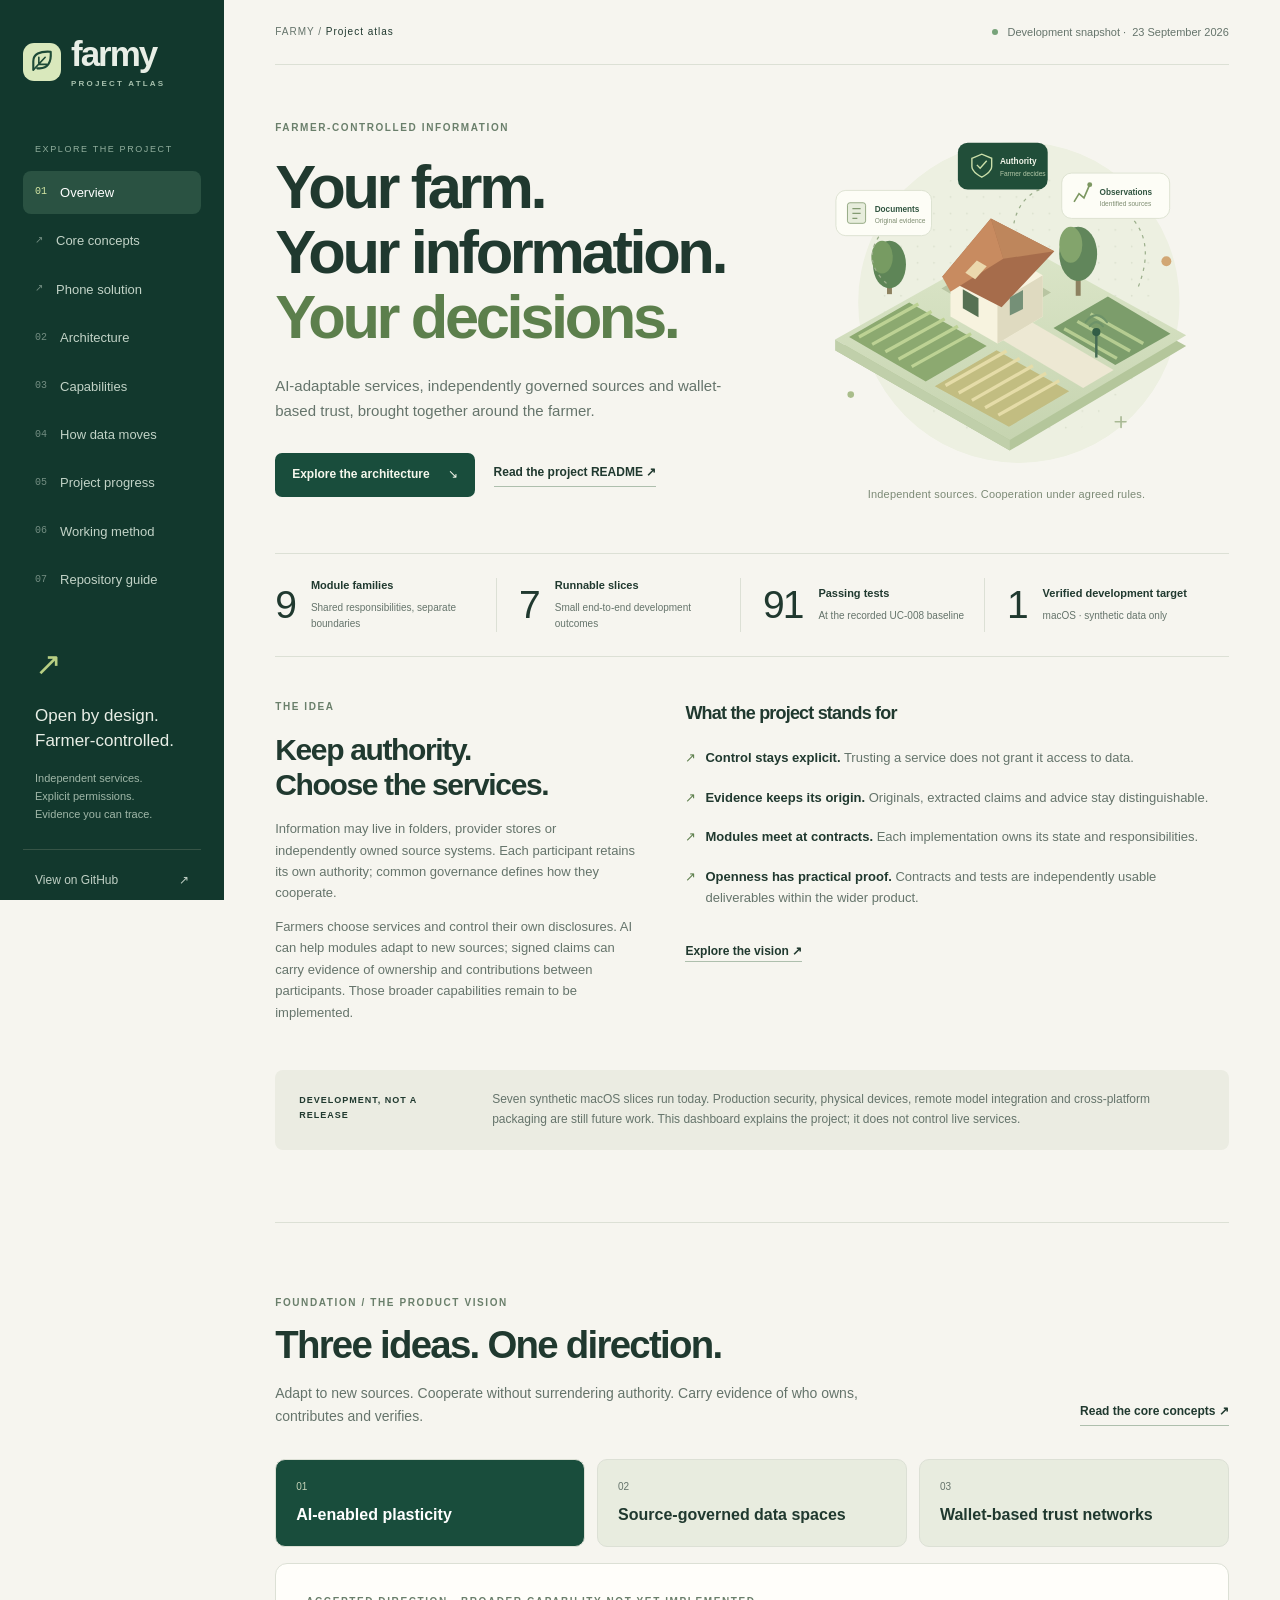
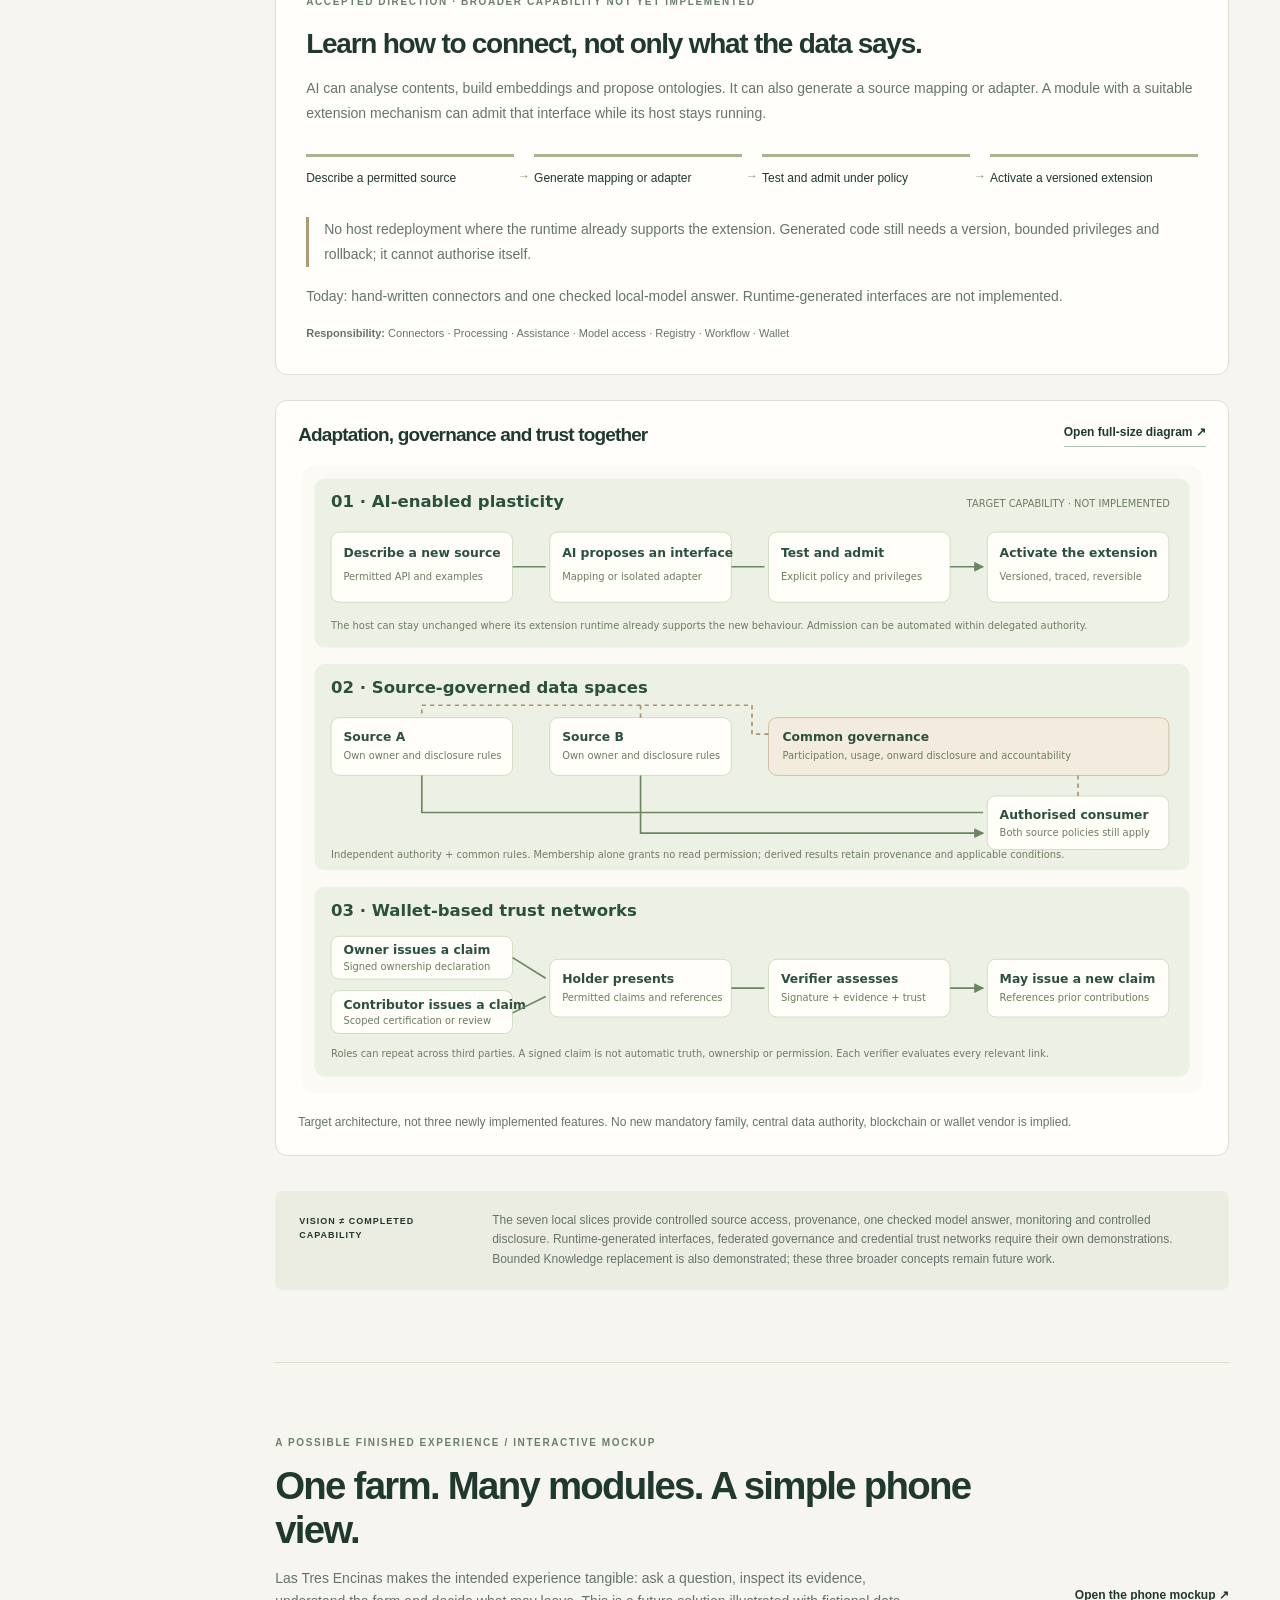
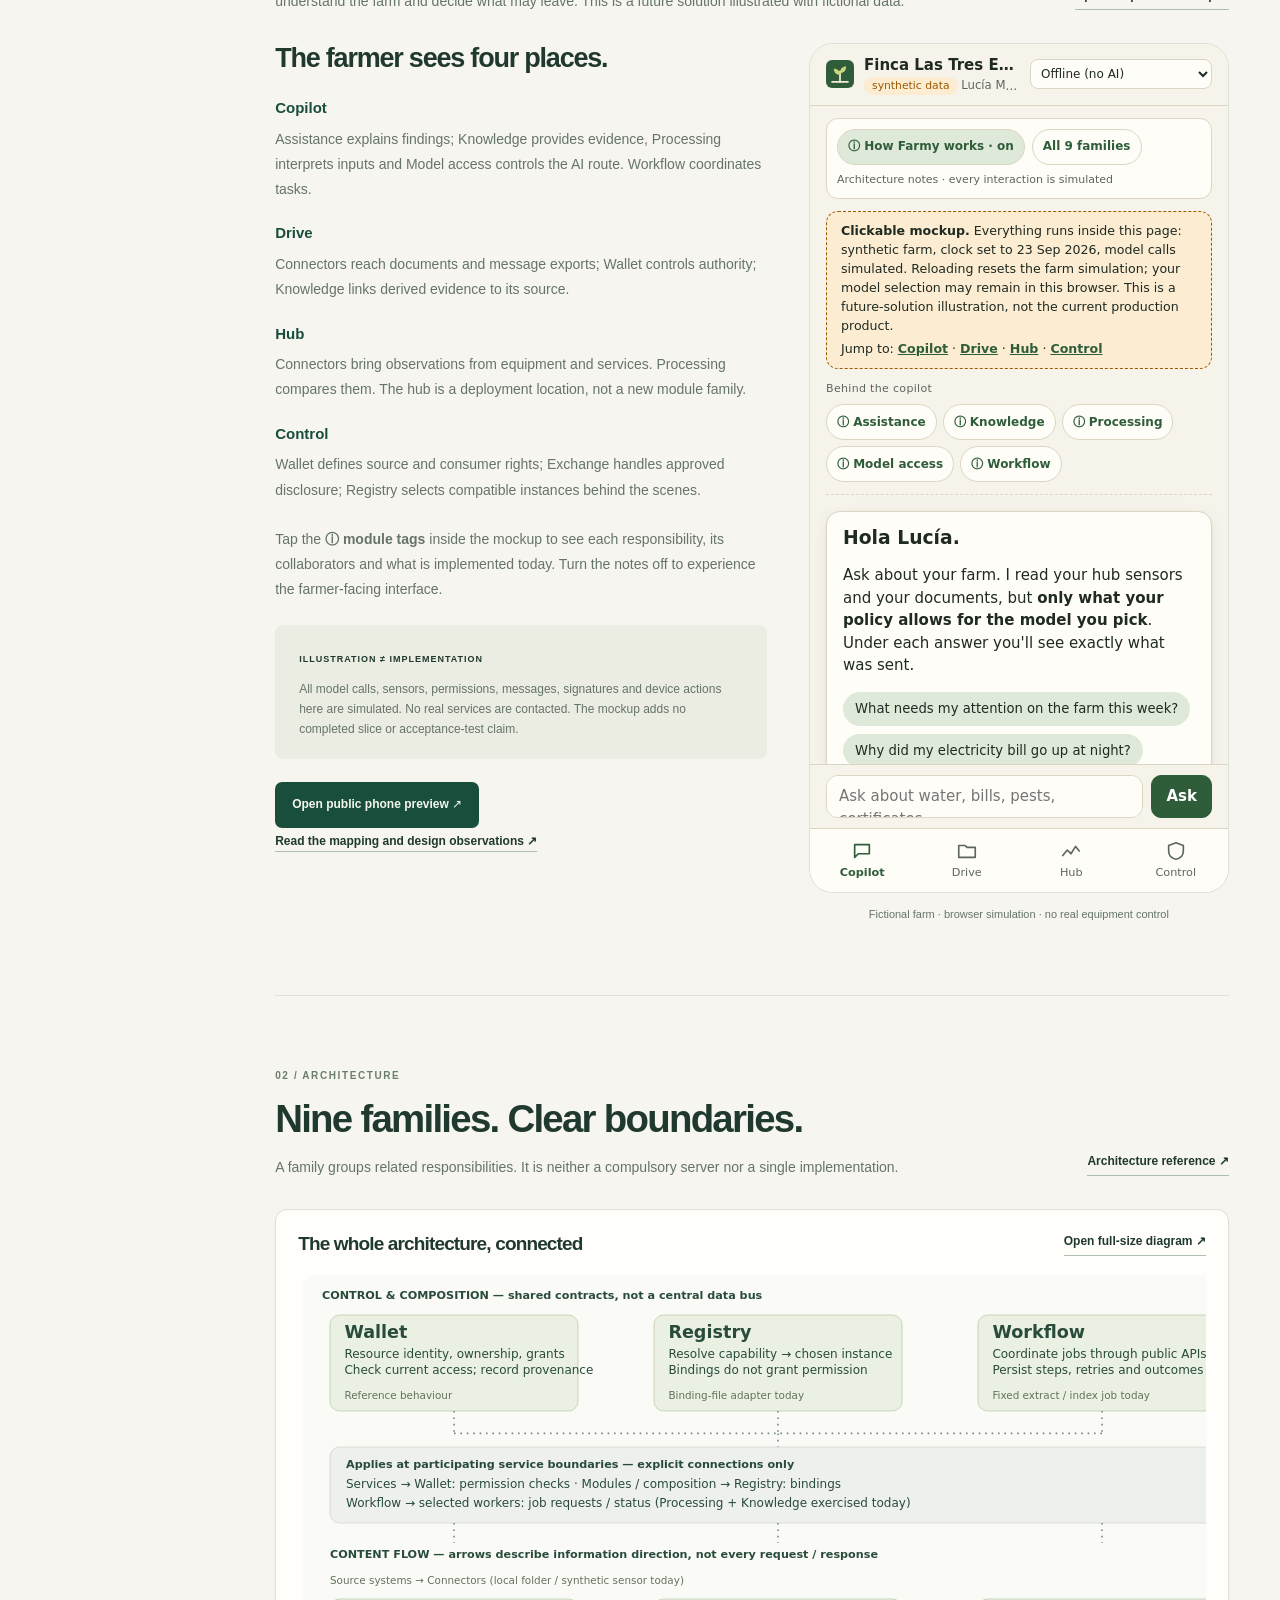
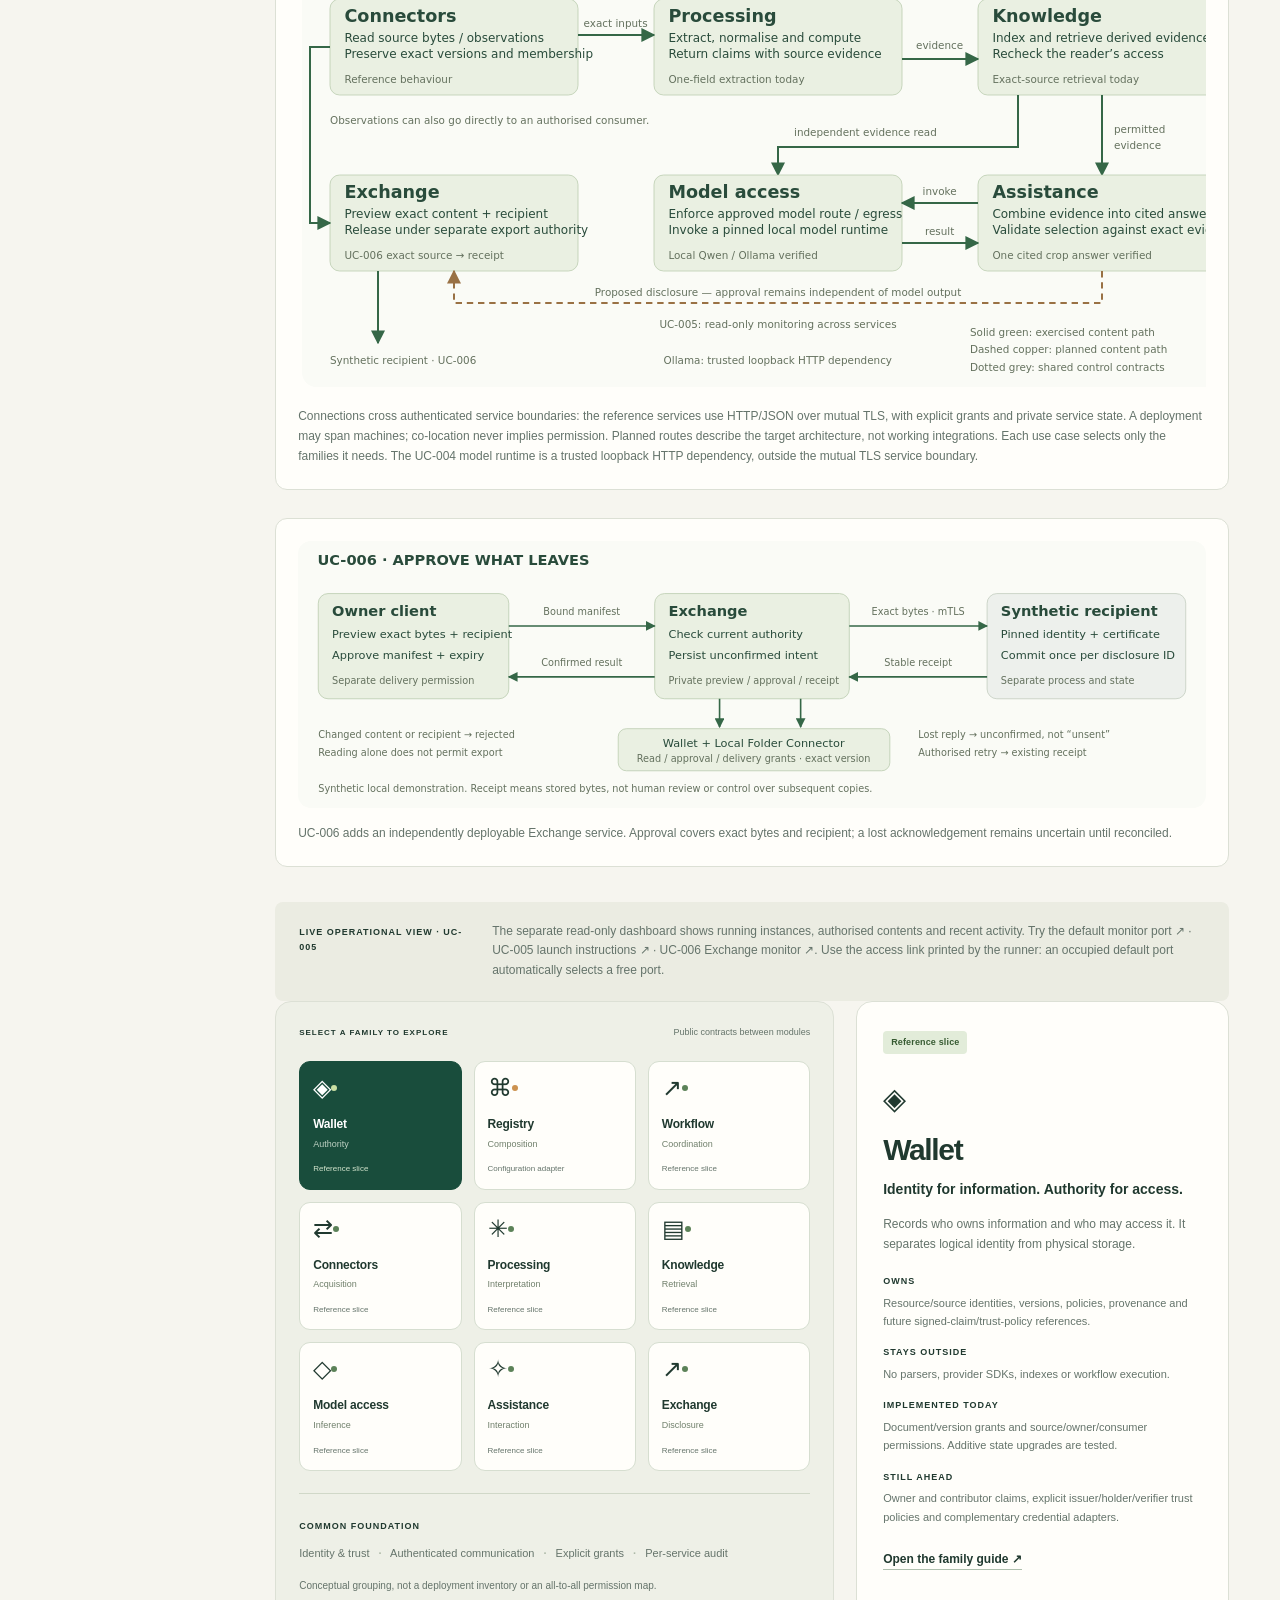
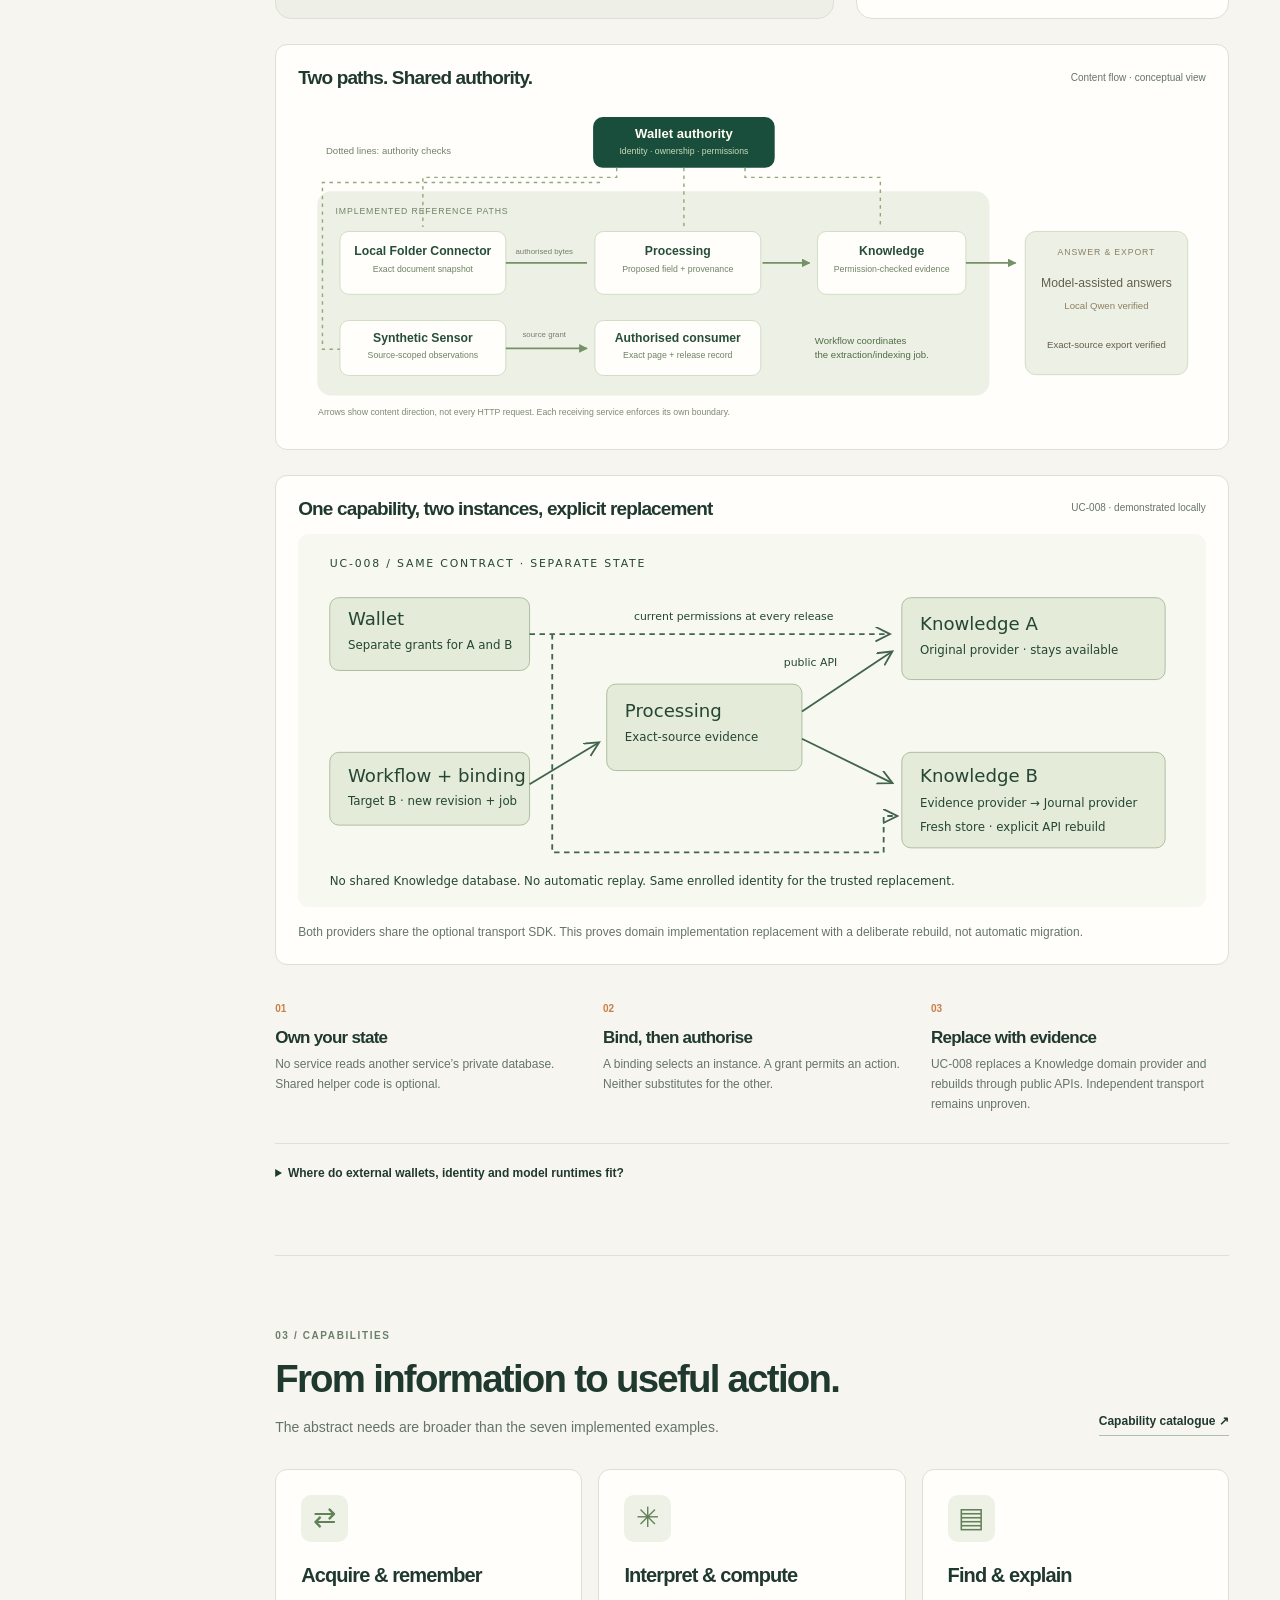
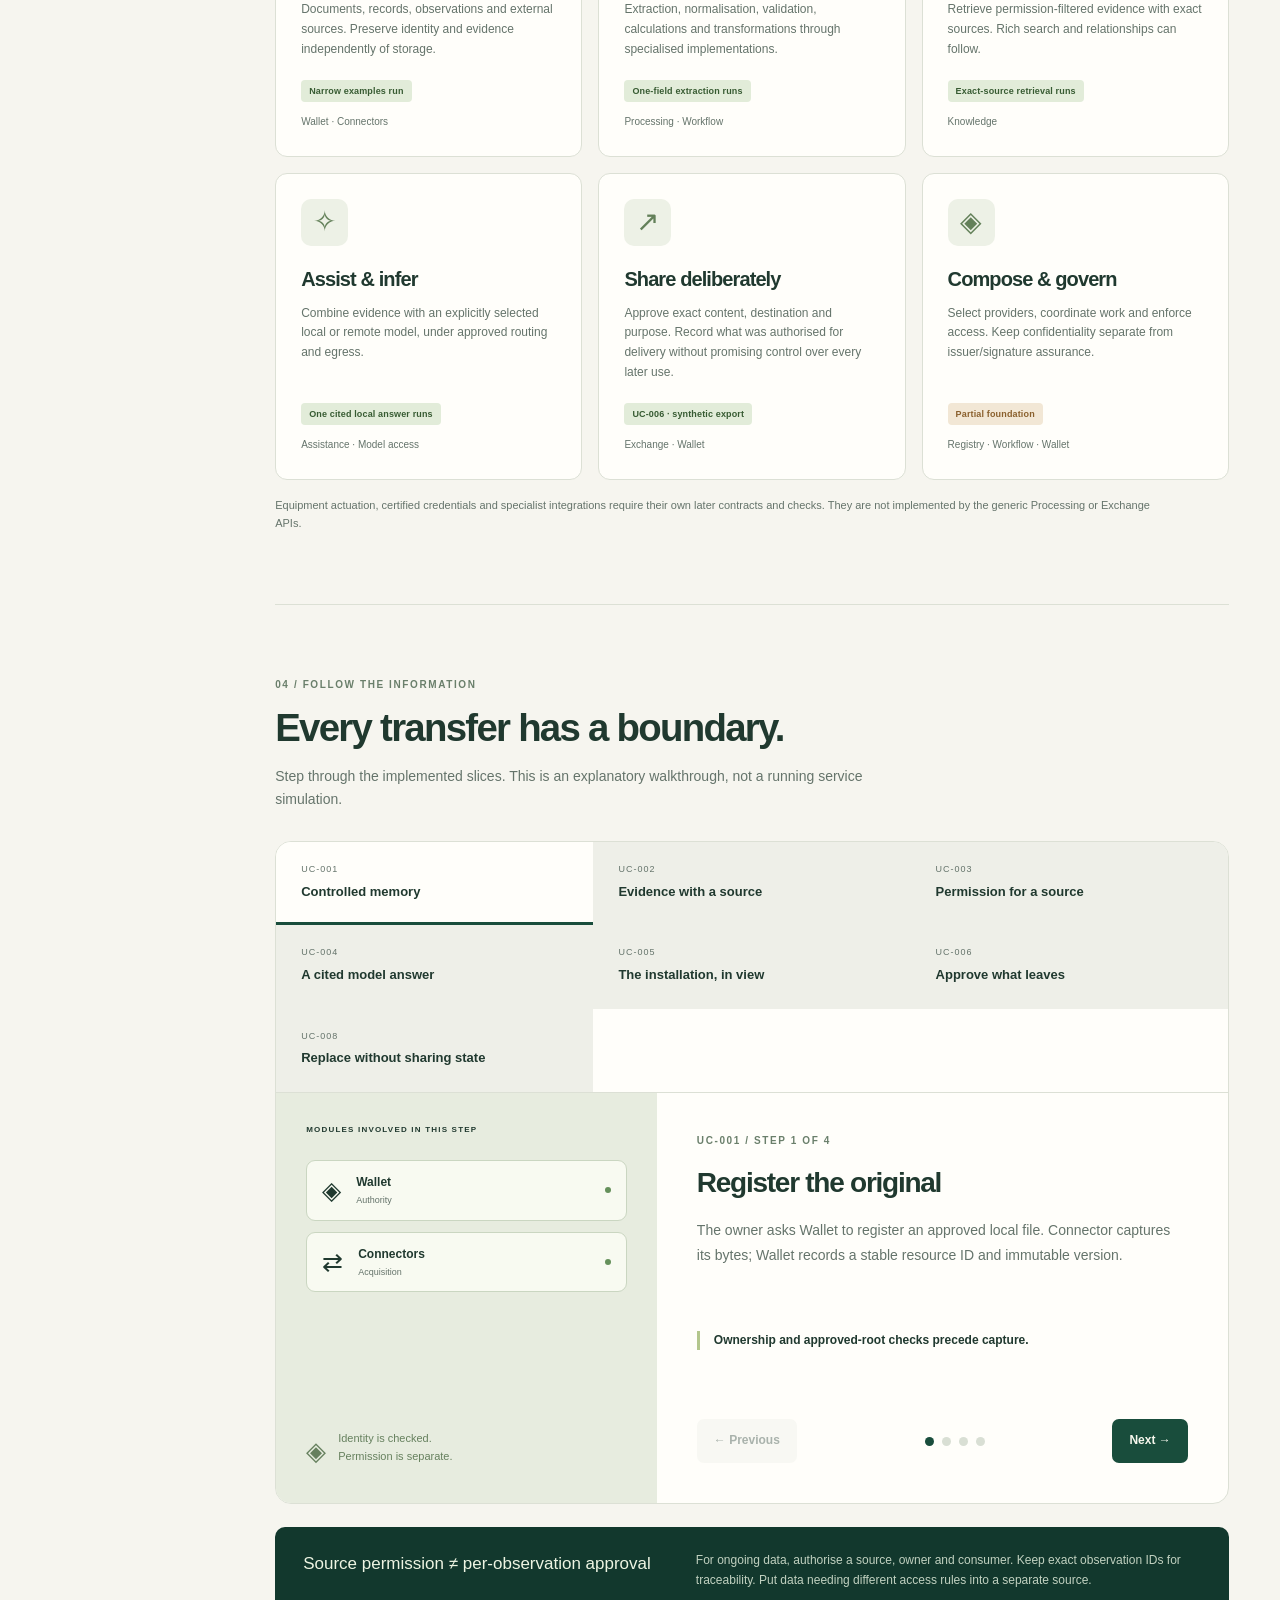
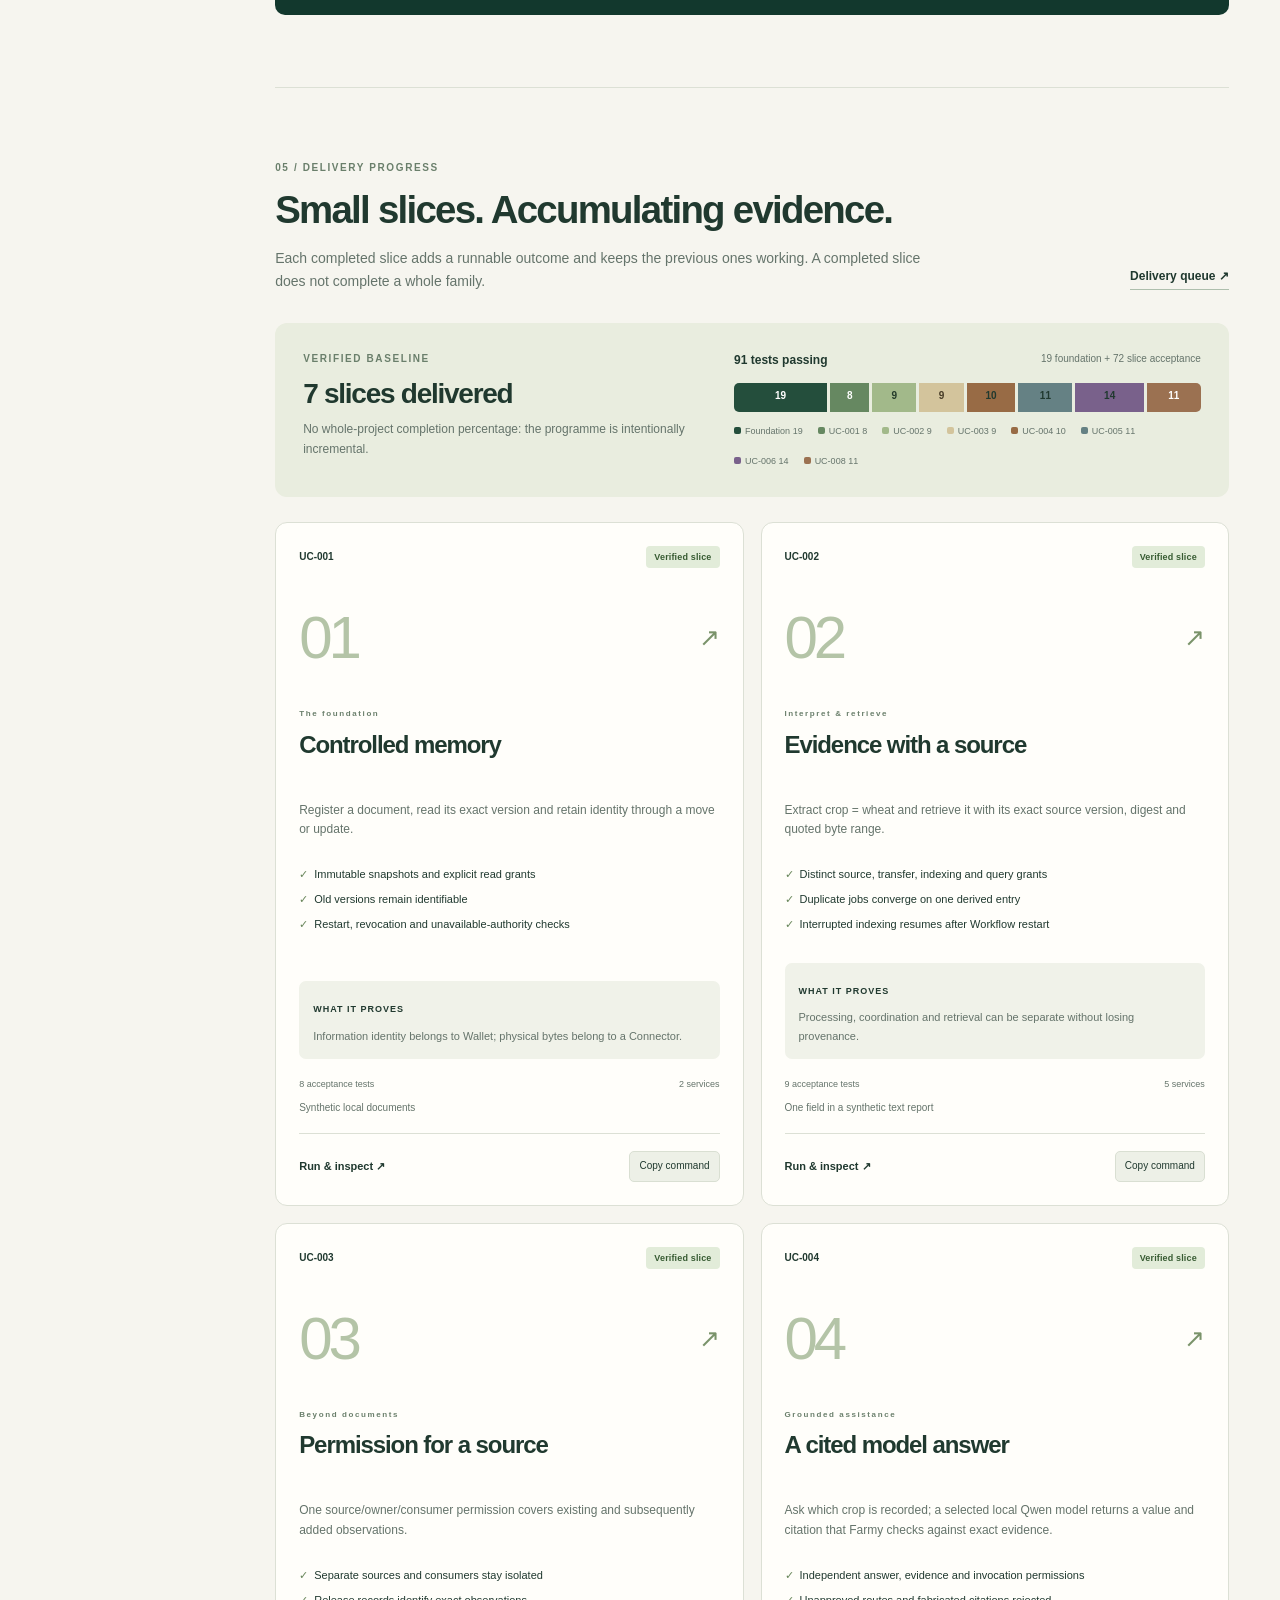
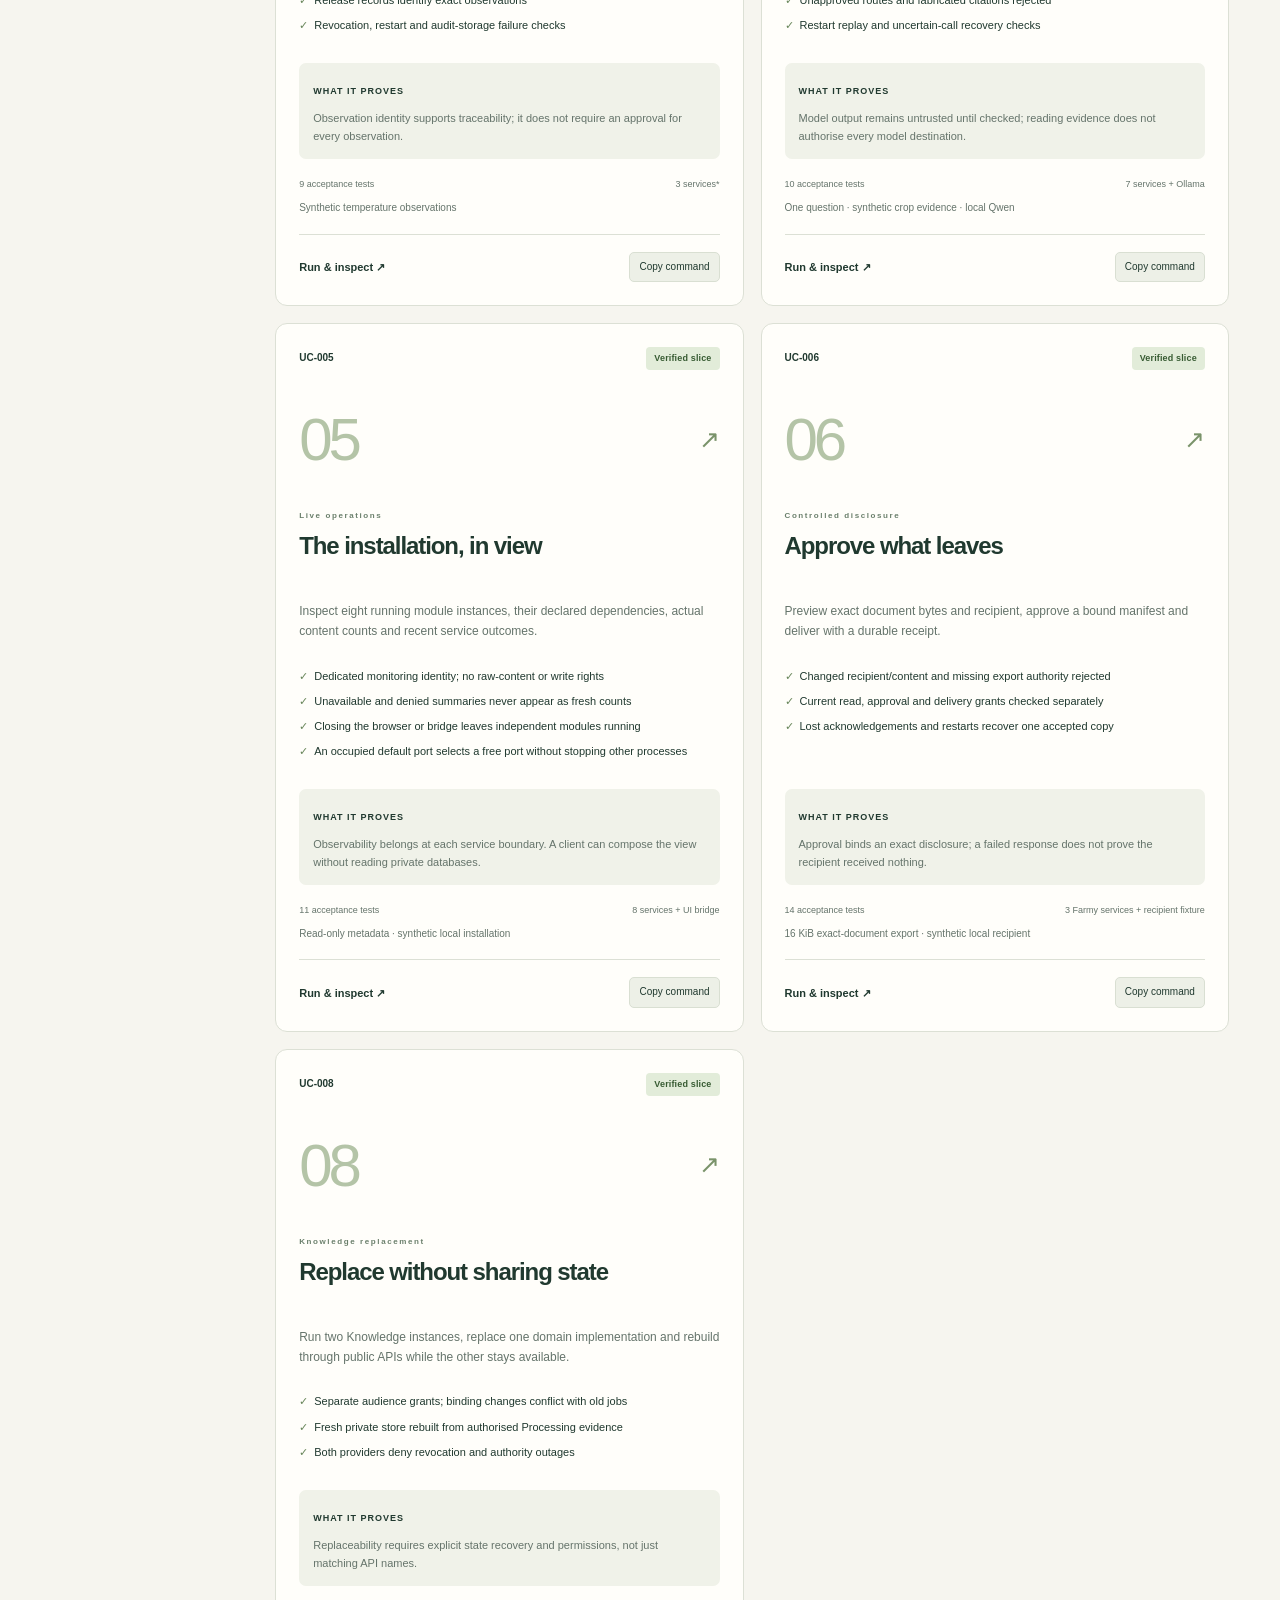
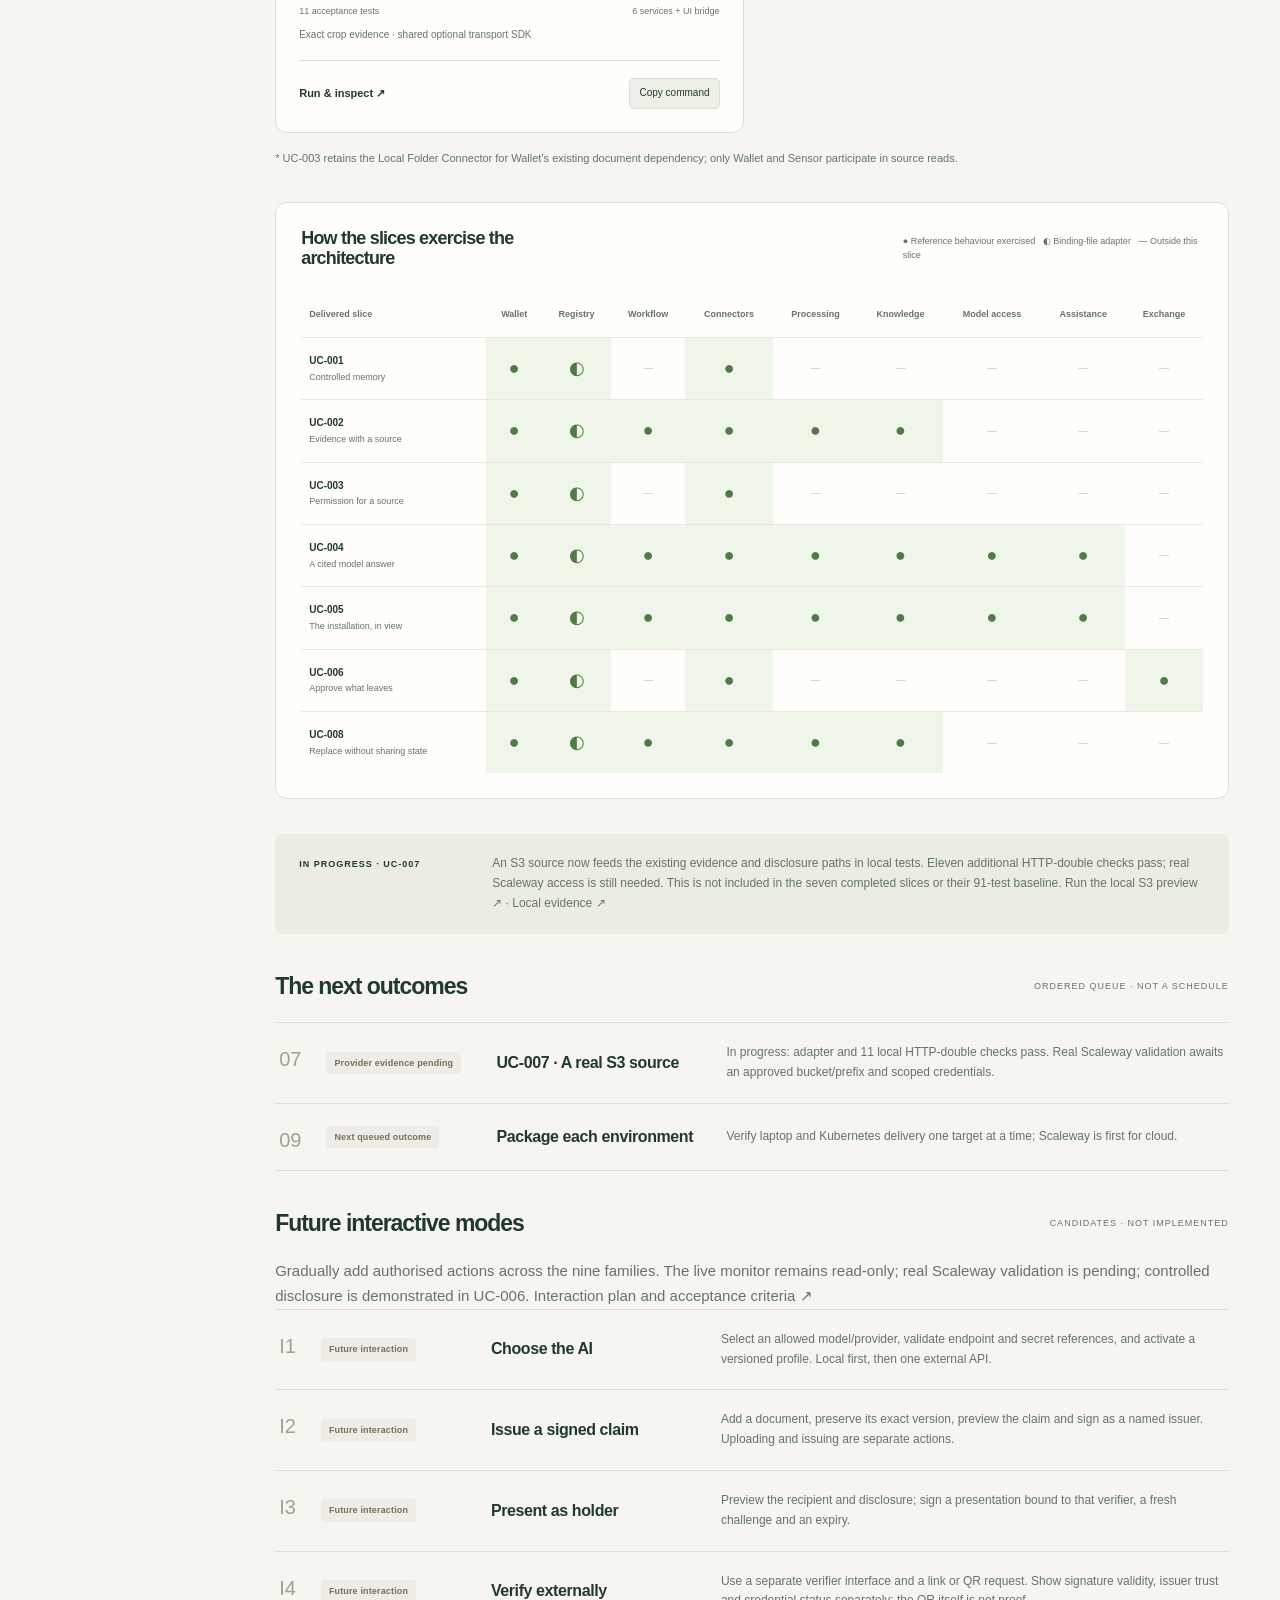
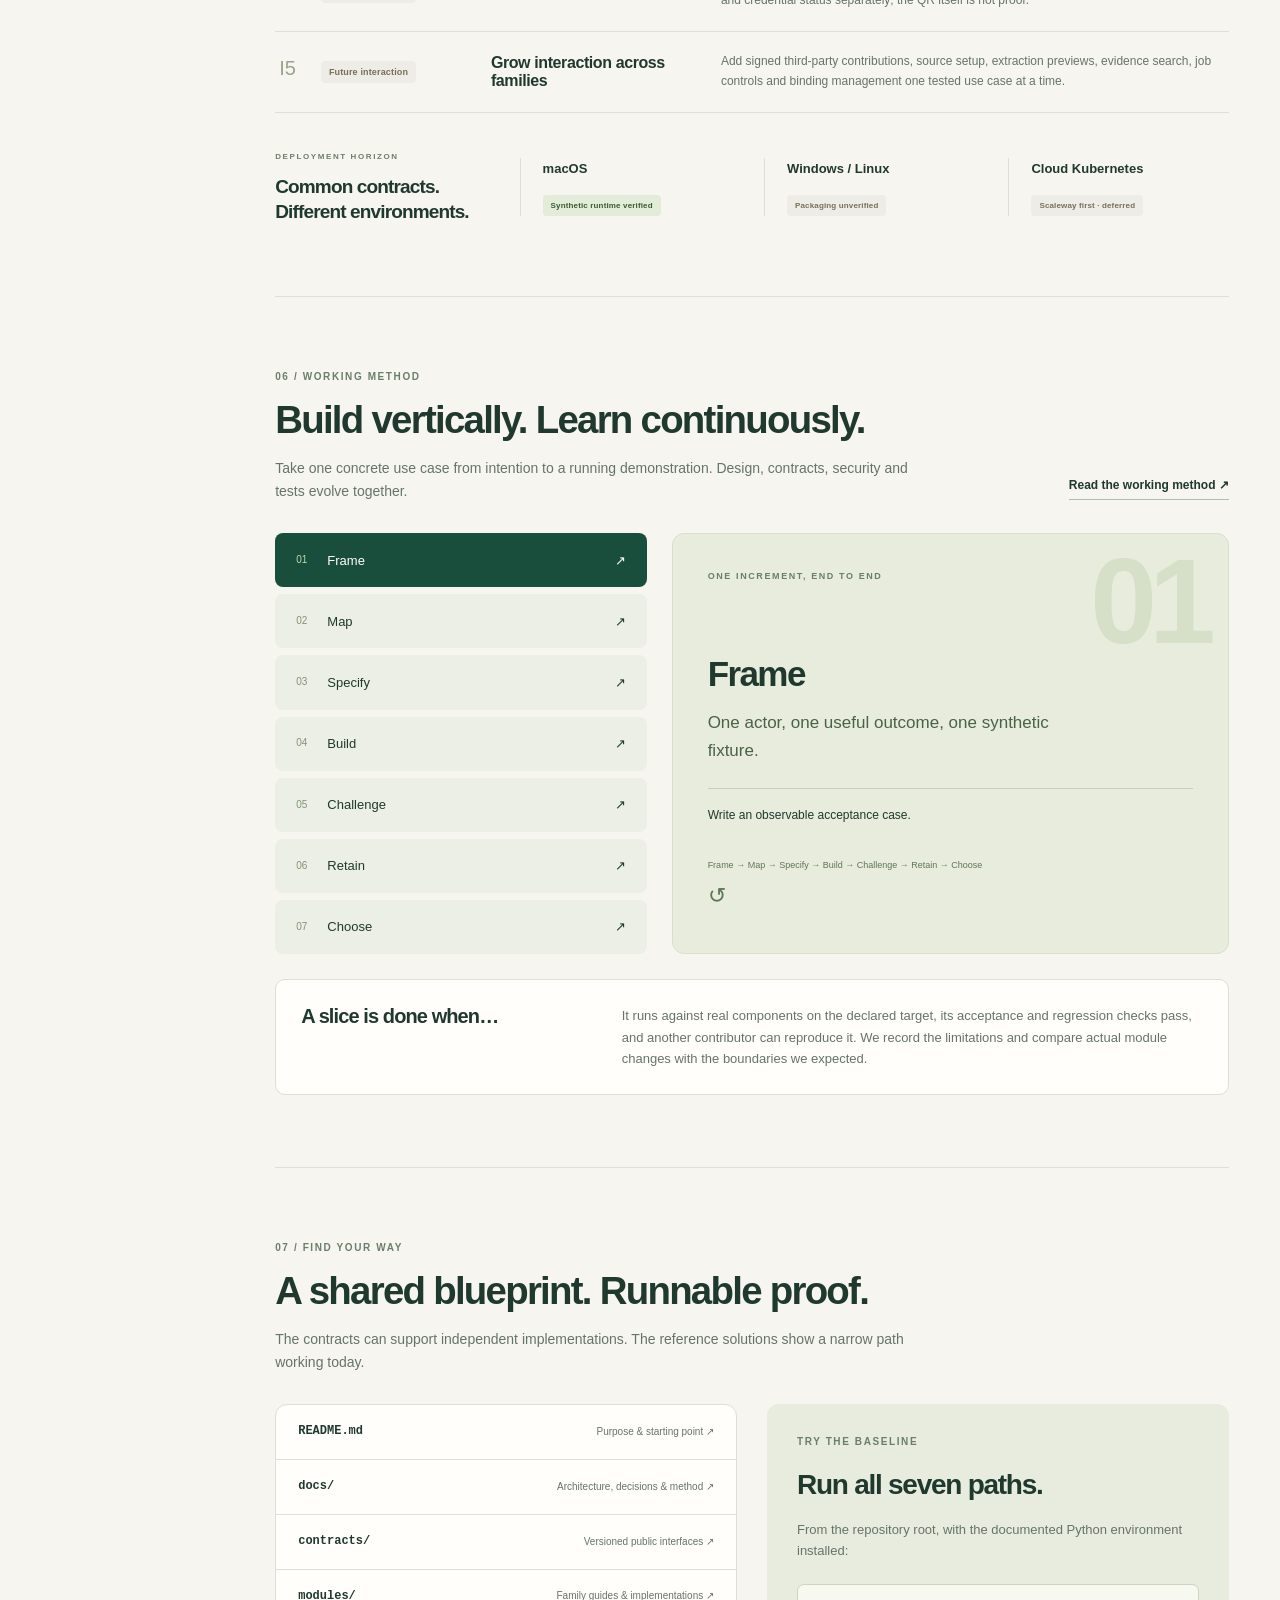
==== dashboard/index.html @ 834d9c5c "Record the public phone preview and verification" ====
<!doctype html>
<html lang="en">
<head>
  <meta charset="utf-8"><meta name="viewport" content="width=device-width, initial-scale=1">
  <meta name="description" content="Explore Farmy: AI-enabled plasticity, source-governed data spaces, wallet trust networks and verified development slices.">
  <meta name="theme-color" content="#153d32"><title>Farmy — Project atlas</title>
  <link rel="icon" href="assets/mark.svg" type="image/svg+xml"><link rel="stylesheet" href="styles.css">
  <script src="data.js" defer></script><script src="app.js" defer></script>
</head>
<body>
<a class="skip" href="#main">Skip to content</a>
<aside class="sidebar" id="sidebar">
  <a class="brand" href="#overview"><img src="assets/mark.svg" alt="" width="38" height="38">farmy<span>PROJECT ATLAS</span></a>
  <p class="nav-label">EXPLORE THE PROJECT</p>
  <nav aria-label="Dashboard sections">
    <a href="#overview" class="active"><span>01</span>Overview</a>
    <a href="#concepts"><span>↗</span>Core concepts</a>
    <a href="#phone-solution"><span>↗</span>Phone solution</a>
    <a href="#architecture"><span>02</span>Architecture</a>
    <a href="#capabilities"><span>03</span>Capabilities</a>
    <a href="#flows"><span>04</span>How data moves</a>
    <a href="#progress"><span>05</span>Project progress</a>
    <a href="#method"><span>06</span>Working method</a>
    <a href="#repository"><span>07</span>Repository guide</a>
  </nav>
  <div class="side-note"><span class="small-leaf">↗</span><strong>Open by design.<br>Farmer-controlled.</strong><p>Independent services.<br>Explicit permissions.<br>Evidence you can trace.</p></div>
  <a class="side-github" href="https://github.com/cgrbxl/farmy">View on GitHub <span>↗</span></a>
</aside>
<main id="main">
  <header class="topbar"><button class="mobile-menu" id="menu-toggle" aria-label="Toggle navigation" aria-controls="sidebar" aria-expanded="false">☰</button><span>FARMY / <strong>Project atlas</strong></span><span class="snapshot"><i></i>Development snapshot · <span id="snapshot-date">23 September 2026</span></span></header>
  <section id="overview" class="section overview" aria-labelledby="overview-title">
    <div class="hero">
      <div class="hero-copy"><span class="eyebrow">FARMER-CONTROLLED INFORMATION</span><h1 id="overview-title">Your farm.<br>Your information.<br><em>Your decisions.</em></h1><p>AI-adaptable services, independently governed sources and wallet-based trust, brought together around the farmer.</p><div class="hero-actions"><a class="button primary" href="#architecture">Explore the architecture <span>↘</span></a><a class="text-link" href="../README.md">Read the project README ↗</a></div></div>
      <figure class="hero-art"><img src="assets/farm-landscape.svg" alt="Illustrated farm with fields, a barn and connected information sources surrounding a farmer-controlled hub."><figcaption>Independent sources. Cooperation under agreed rules.</figcaption></figure>
    </div>
    <div class="stats"><div><span class="stat-value">9</span><span>Module families<small>Shared responsibilities, separate boundaries</small></span></div><div><span class="stat-value" id="slice-count">7</span><span>Runnable slices<small>Small end-to-end development outcomes</small></span></div><div><span class="stat-value" id="test-count">91</span><span>Passing tests<small>At the recorded UC-008 baseline</small></span></div><div><span class="stat-value">1</span><span>Verified development target<small>macOS · synthetic data only</small></span></div></div>
    <div class="overview-grid"><article class="intro-card"><span class="eyebrow">THE IDEA</span><h2>Keep authority.<br>Choose the services.</h2><p>Information may live in folders, provider stores or independently owned source systems. Each participant retains its own authority; common governance defines how they cooperate.</p><p>Farmers choose services and control their own disclosures. AI can help modules adapt to new sources; signed claims can carry evidence of ownership and contributions between participants. Those broader capabilities remain to be implemented.</p></article><article class="principles"><h3>What the project stands for</h3><ul><li><b>Control stays explicit.</b> Trusting a service does not grant it access to data.</li><li><b>Evidence keeps its origin.</b> Originals, extracted claims and advice stay distinguishable.</li><li><b>Modules meet at contracts.</b> Each implementation owns its state and responsibilities.</li><li><b>Openness has practical proof.</b> Contracts and tests are independently usable deliverables within the wider product.</li></ul><a class="text-link" href="../docs/vision.md">Explore the vision ↗</a></article></div>
    <div class="notice"><span>DEVELOPMENT, NOT A RELEASE</span><p>Seven synthetic macOS slices run today. Production security, physical devices, remote model integration and cross-platform packaging are still future work. This dashboard explains the project; it does not control live services.</p></div>
  </section>
  <section id="concepts" class="section" aria-labelledby="concepts-title">
    <div class="section-heading"><div><span class="eyebrow">FOUNDATION / THE PRODUCT VISION</span><h2 id="concepts-title">Three ideas. One direction.</h2><p>Adapt to new sources. Cooperate without surrendering authority. Carry evidence of who owns, contributes and verifies.</p></div><a class="text-link" href="../docs/core-concepts.md">Read the core concepts ↗</a></div>
    <div class="concept-tabs" id="concept-tabs" role="group" aria-label="Explore a core concept"></div>
    <article id="concept-detail" class="concept-detail" aria-live="polite"></article>
    <figure class="path-diagram"><div><h3>Adaptation, governance and trust together</h3><a class="text-link" href="assets/core-concepts.svg" target="_blank" rel="noopener">Open full-size diagram ↗</a></div><div class="diagram-scroll"><img src="assets/core-concepts.svg" alt="AI proposes a source interface, validation and policy admit an extension. Independently controlled sources apply their policies alongside common data-space rules. Owners and contributors issue signed claims that holders present and verifiers assess; subsequent claims preserve those references."></div><figcaption class="concept-footnote">Target architecture, not three newly implemented features. No new mandatory family, central data authority, blockchain or wallet vendor is implied.</figcaption></figure>
    <div class="notice"><span>VISION ≠ COMPLETED CAPABILITY</span><p>The seven local slices provide controlled source access, provenance, one checked model answer, monitoring and controlled disclosure. Runtime-generated interfaces, federated governance and credential trust networks require their own demonstrations. Bounded Knowledge replacement is also demonstrated; these three broader concepts remain future work.</p></div>
  </section>
  <section id="phone-solution" class="section" aria-labelledby="phone-solution-title">
    <div class="section-heading"><div><span class="eyebrow">A POSSIBLE FINISHED EXPERIENCE / INTERACTIVE MOCKUP</span><h2 id="phone-solution-title">One farm. Many modules. A simple phone view.</h2><p>Las Tres Encinas makes the intended experience tangible: ask a question, inspect its evidence, understand the farm and decide what may leave. This is a future solution illustrated with fictional data.</p></div><a class="text-link" href="mock/index.html" target="_blank" rel="noopener">Open the phone mockup ↗</a></div>
    <div class="phone-solution-layout"><div class="phone-solution-story">
      <h3>The farmer sees four places.</h3>
      <dl><dt>Copilot</dt><dd>Assistance explains findings; Knowledge provides evidence, Processing interprets inputs and Model access controls the AI route. Workflow coordinates tasks.</dd><dt>Drive</dt><dd>Connectors reach documents and message exports; Wallet controls authority; Knowledge links derived evidence to its source.</dd><dt>Hub</dt><dd>Connectors bring observations from equipment and services. Processing compares them. The hub is a deployment location, not a new module family.</dd><dt>Control</dt><dd>Wallet defines source and consumer rights; Exchange handles approved disclosure; Registry selects compatible instances behind the scenes.</dd></dl>
      <p>Tap the <strong>ⓘ module tags</strong> inside the mockup to see each responsibility, its collaborators and what is implemented today. Turn the notes off to experience the farmer-facing interface.</p>
      <div class="notice"><span>ILLUSTRATION ≠ IMPLEMENTATION</span><p>All model calls, sensors, permissions, messages, signatures and device actions here are simulated. No real services are contacted. The mockup adds no completed slice or acceptance-test claim.</p></div>
      <p><a class="button primary" href="https://farmy-las-tres-encinas.cgrbxl.chatgpt.site" target="_blank" rel="noopener noreferrer">Open public phone preview ↗</a></p><a class="text-link" href="../docs/mock/README.md">Read the mapping and design observations ↗</a>
    </div><div class="phone-solution-preview"><iframe src="mock/index.html" title="Interactive Las Tres Encinas phone mockup with Farmy module explanations" loading="lazy" sandbox="allow-scripts allow-same-origin allow-popups allow-popups-to-escape-sandbox"></iframe><p>Fictional farm · browser simulation · no real equipment control</p></div></div>
  </section>
  <section id="architecture" class="section" aria-labelledby="architecture-title">
    <div class="section-heading"><div><span class="eyebrow">02 / ARCHITECTURE</span><h2 id="architecture-title">Nine families. Clear boundaries.</h2><p>A family groups related responsibilities. It is neither a compulsory server nor a single implementation.</p></div><a class="text-link" href="../docs/module-architecture.md">Architecture reference ↗</a></div>
    <figure class="path-diagram architecture-overview"><div><h3>The whole architecture, connected</h3><a class="text-link" href="assets/nine-family-architecture.svg" target="_blank" rel="noopener">Open full-size diagram ↗</a></div><div class="diagram-scroll"><img src="assets/nine-family-architecture.svg" alt="All nine families: Wallet, Registry and Workflow provide authority, bindings and job coordination. Connectors feed Processing and Knowledge. Assistance retrieves evidence, calls Model access and will propose separately approved disclosures through Exchange (that Assistance route remains planned)."></div><figcaption>Connections cross authenticated service boundaries: the reference services use HTTP/JSON over mutual TLS, with explicit grants and private service state. A deployment may span machines; co-location never implies permission. Planned routes describe the target architecture, not working integrations. Each use case selects only the families it needs. The UC-004 model runtime is a trusted loopback HTTP dependency, outside the mutual TLS service boundary.</figcaption></figure>
    <figure class="path-diagram"><img src="assets/disclosure-path.svg" alt="UC-006: an owner previews and approves a manifest; Exchange checks Wallet and Connector, records an unconfirmed delivery and recovers the synthetic recipient receipt."><figcaption>UC-006 adds an independently deployable Exchange service. Approval covers exact bytes and recipient; a lost acknowledgement remains uncertain until reconciled.</figcaption></figure>
    <div class="notice"><span>LIVE OPERATIONAL VIEW · UC-005</span><p>The separate read-only dashboard shows running instances, authorised contents and recent activity. <a href="http://127.0.0.1:8766/" target="_blank" rel="noopener">Try the default monitor port ↗</a> · <a href="../solutions/operations/uc005/README.md">UC-005 launch instructions ↗</a> · <a href="../solutions/disclosure/uc006/README.md">UC-006 Exchange monitor ↗</a>. Use the access link printed by the runner: an occupied default port automatically selects a free port.</p></div>
    <div class="architecture-layout"><div class="module-map"><div class="map-top"><span>SELECT A FAMILY TO EXPLORE</span><span class="map-tag">Public contracts between modules</span></div><div id="module-grid" class="module-grid"></div><div class="map-foundation"><span>COMMON FOUNDATION</span><p>Identity & trust <b>·</b> Authenticated communication <b>·</b> Explicit grants <b>·</b> Per-service audit</p></div><p class="map-caption">Conceptual grouping, not a deployment inventory or an all-to-all permission map.</p></div><article id="module-detail" class="module-detail" aria-live="polite"></article></div>
    <figure class="path-diagram"><div><h3>Two paths. Shared authority.</h3><span>Content flow · conceptual view</span></div><div class="diagram-scroll"><img src="assets/information-path.svg" alt="The implemented document path connects Local Folder to Processing and Knowledge; the sensor path delivers observations to a consumer. Both use Wallet authority. A local model answer and a separate exact-document export are verified."></div></figure>
    <figure class="path-diagram"><div><h3>One capability, two instances, explicit replacement</h3><span>UC-008 · demonstrated locally</span></div><div class="diagram-scroll"><img src="assets/replacement-path.svg" alt="Wallet authorises separate Knowledge A and B instances. Workflow selects B through a binding. Processing supplies evidence to both. B is replaced and rebuilt into its own new store while A remains available."></div><figcaption>Both providers share the optional transport SDK. This proves domain implementation replacement with a deliberate rebuild, not automatic migration.</figcaption></figure>
    <div class="boundary-row"><div><span>01</span><h3>Own your state</h3><p>No service reads another service’s private database. Shared helper code is optional.</p></div><div><span>02</span><h3>Bind, then authorise</h3><p>A binding selects an instance. A grant permits an action. Neither substitutes for the other.</p></div><div><span>03</span><h3>Replace with evidence</h3><p>UC-008 replaces a Knowledge domain provider and rebuilds through public APIs. Independent transport remains unproven.</p></div></div>
    <details class="explain"><summary>Where do external wallets, identity and model runtimes fit?</summary><p>Identity/trust infrastructure and model runtimes can be external dependencies. An attached credential wallet may store, sign, present or verify selected data; it does not automatically replace FarmWallet’s resource and policy authority. The client UI is also replaceable and owns no background execution.</p><a href="../docs/decisions/0012-source-permissions-and-wallet-complements.md">Read the accepted boundaries ↗</a></details>
  </section>
  <section id="capabilities" class="section" aria-labelledby="capabilities-title">
    <div class="section-heading"><div><span class="eyebrow">03 / CAPABILITIES</span><h2 id="capabilities-title">From information to useful action.</h2><p>The abstract needs are broader than the seven implemented examples.</p></div><a class="text-link" href="../docs/capability-review.md">Capability catalogue ↗</a></div>
    <div class="capability-grid">
      <article><span class="cap-icon">⇄</span><h3>Acquire & remember</h3><p>Documents, records, observations and external sources. Preserve identity and evidence independently of storage.</p><span class="tag reference">Narrow examples run</span><small>Wallet · Connectors</small></article>
      <article><span class="cap-icon">✳</span><h3>Interpret & compute</h3><p>Extraction, normalisation, validation, calculations and transformations through specialised implementations.</p><span class="tag reference">One-field extraction runs</span><small>Processing · Workflow</small></article>
      <article><span class="cap-icon">▤</span><h3>Find & explain</h3><p>Retrieve permission-filtered evidence with exact sources. Rich search and relationships can follow.</p><span class="tag reference">Exact-source retrieval runs</span><small>Knowledge</small></article>
      <article><span class="cap-icon">✧</span><h3>Assist & infer</h3><p>Combine evidence with an explicitly selected local or remote model, under approved routing and egress.</p><span class="tag reference">One cited local answer runs</span><small>Assistance · Model access</small></article>
      <article><span class="cap-icon">↗</span><h3>Share deliberately</h3><p>Approve exact content, destination and purpose. Record what was authorised for delivery without promising control over every later use.</p><span class="tag reference">UC-006 · synthetic export</span><small>Exchange · Wallet</small></article>
      <article><span class="cap-icon">◈</span><h3>Compose & govern</h3><p>Select providers, coordinate work and enforce access. Keep confidentiality separate from issuer/signature assurance.</p><span class="tag adapter">Partial foundation</span><small>Registry · Workflow · Wallet</small></article>
    </div>
    <p class="section-footnote">Equipment actuation, certified credentials and specialist integrations require their own later contracts and checks. They are not implemented by the generic Processing or Exchange APIs.</p>
  </section>
  <section id="flows" class="section" aria-labelledby="flows-title">
    <div class="section-heading"><div><span class="eyebrow">04 / FOLLOW THE INFORMATION</span><h2 id="flows-title">Every transfer has a boundary.</h2><p>Step through the implemented slices. This is an explanatory walkthrough, not a running service simulation.</p></div></div>
    <div class="flow-shell"><div class="flow-tabs" id="flow-tabs" role="group" aria-label="Choose a slice"></div><div class="flow-body"><div class="flow-diagram"><div class="flow-caption">MODULES INVOLVED IN THIS STEP</div><div id="flow-actors"></div><div class="flow-security"><span>◈</span> Identity is checked.<br>Permission is separate.</div></div><div class="flow-content"><span class="eyebrow" id="flow-count"></span><h3 id="flow-title"></h3><p id="flow-text" aria-live="polite"></p><div class="flow-check" id="flow-check"></div><div class="flow-controls"><button class="button subtle" id="flow-prev">← Previous</button><div class="step-dots" id="step-dots" role="group" aria-label="Walkthrough steps"></div><button class="button primary" id="flow-next">Next →</button></div></div></div></div>
    <div class="principle-strip"><b>Source permission ≠ per-observation approval</b><p>For ongoing data, authorise a source, owner and consumer. Keep exact observation IDs for traceability. Put data needing different access rules into a separate source.</p></div>
  </section>
  <section id="progress" class="section" aria-labelledby="progress-title">
    <div class="section-heading"><div><span class="eyebrow">05 / DELIVERY PROGRESS</span><h2 id="progress-title">Small slices. Accumulating evidence.</h2><p>Each completed slice adds a runnable outcome and keeps the previous ones working. A completed slice does not complete a whole family.</p></div><a class="text-link" href="../docs/delivery-backlog.md">Delivery queue ↗</a></div>
    <div class="progress-summary"><div><span class="eyebrow">VERIFIED BASELINE</span><h3 id="delivered-count">7 slices delivered</h3><p>No whole-project completion percentage: the programme is intentionally incremental.</p></div><div class="tests-chart"><div class="chart-title"><strong id="passing-count">91 tests passing</strong><span id="test-breakdown">19 foundation + 72 slice acceptance</span></div><div class="test-bars" id="test-bars" role="img" aria-label="91 passing tests: 19 foundation, 8 UC-001, 9 UC-002, 9 UC-003, 10 UC-004, 11 UC-005, 14 UC-006, 11 UC-008"></div><div class="chart-legend" id="test-legend"></div></div></div>
    <div class="slice-cards" id="slice-cards"></div><p class="section-footnote">* UC-003 retains the Local Folder Connector for Wallet’s existing document dependency; only Wallet and Sensor participate in source reads.</p>
    <div class="matrix-wrap"><div class="matrix-heading"><h3>How the slices exercise the architecture</h3><span>● Reference behaviour exercised &nbsp; ◐ Binding-file adapter &nbsp; — Outside this slice</span></div><div class="table-scroll"><table id="coverage-table"><caption class="sr-only">Implemented slice participation across the nine module families. Participation does not mean the entire family is complete. All slices inherit the Registry binding-file adapter; none implements a Registry server.</caption></table></div></div>
    <div class="notice"><span>IN PROGRESS · UC-007</span><p>An S3 source now feeds the existing evidence and disclosure paths in local tests. Eleven additional HTTP-double checks pass; real Scaleway access is still needed. This is not included in the seven completed slices or their 91-test baseline. <a href="../solutions/s3-source/uc007/README.md">Run the local S3 preview ↗</a> · <a href="https://github.com/cgrbxl/farmy/commit/e82e0cf" target="_blank" rel="noopener">Local evidence ↗</a></p></div>
    <div class="next-heading"><h3>The next outcomes</h3><span>ORDERED QUEUE · NOT A SCHEDULE</span></div><div id="next-queue" class="next-queue"></div>
    <div class="next-heading"><h3>Future interactive modes</h3><span>CANDIDATES · NOT IMPLEMENTED</span></div><p>Gradually add authorised actions across the nine families. The live monitor remains read-only; real Scaleway validation is pending; controlled disclosure is demonstrated in UC-006. <a href="../docs/interactive-modules.md">Interaction plan and acceptance criteria ↗</a></p><div id="interactive-backlog" class="next-queue"></div>
    <div class="platforms"><div><span class="eyebrow">DEPLOYMENT HORIZON</span><h3>Common contracts.<br>Different environments.</h3></div><div class="platform"><strong>macOS</strong><span class="tag reference">Synthetic runtime verified</span></div><div class="platform"><strong>Windows / Linux</strong><span class="tag planned">Packaging unverified</span></div><div class="platform"><strong>Cloud Kubernetes</strong><span class="tag planned">Scaleway first · deferred</span></div></div>
  </section>
  <section id="method" class="section" aria-labelledby="method-title">
    <div class="section-heading"><div><span class="eyebrow">06 / WORKING METHOD</span><h2 id="method-title">Build vertically. Learn continuously.</h2><p>Take one concrete use case from intention to a running demonstration. Design, contracts, security and tests evolve together.</p></div><a class="text-link" href="../docs/working-method.md">Read the working method ↗</a></div>
    <div class="method-layout"><div id="method-steps" class="method-steps" role="group" aria-label="Delivery loop stages"></div><article class="method-detail" id="method-detail" aria-live="polite"></article></div>
    <div class="done-rule"><h3>A slice is done when…</h3><p>It runs against real components on the declared target, its acceptance and regression checks pass, and another contributor can reproduce it. We record the limitations and compare actual module changes with the boundaries we expected.</p></div>
  </section>
  <section id="repository" class="section" aria-labelledby="repository-title">
    <div class="section-heading"><div><span class="eyebrow">07 / FIND YOUR WAY</span><h2 id="repository-title">A shared blueprint. Runnable proof.</h2><p>The contracts can support independent implementations. The reference solutions show a narrow path working today.</p></div></div>
    <div class="repo-layout"><div class="repo-tree"><a href="../README.md"><code>README.md</code><span>Purpose & starting point ↗</span></a><a href="../docs/module-architecture.md"><code>docs/</code><span>Architecture, decisions & method ↗</span></a><a href="../contracts/README.md"><code>contracts/</code><span>Versioned public interfaces ↗</span></a><a href="../modules/README.md"><code>modules/</code><span>Family guides & implementations ↗</span></a><a href="../solutions/README.md"><code>solutions/</code><span>Use cases, demos & composition ↗</span></a><a href="../conformance/README.md"><code>conformance/</code><span>Acceptance & compatibility checks ↗</span></a><a href="../deployments/README.md"><code>deployments/</code><span>Environment profiles; not installers ↗</span></a><a href="../sdk/README.md"><code>sdk/</code><span>Optional integration helpers ↗</span></a></div><div class="repo-action"><span class="eyebrow">TRY THE BASELINE</span><h3>Run all seven paths.</h3><p>From the repository root, with the documented Python environment installed:</p><div class="command"><code>.venv/bin/python scripts/verify.py --with-local-model</code><button class="copy-button" data-copy=".venv/bin/python scripts/verify.py --with-local-model" aria-label="Copy verification command">Copy</button></div><p class="small">Runs the foundation and all slice tests, documentation checks and seven self-cleaning demos. UC-004 requires installed Ollama and qwen2.5:3b. This page never executes commands.</p><a class="button primary" href="../solutions/assisted-answer/uc004/README.md">Setup & run instructions ↗</a></div></div>
  </section>
  <footer><a class="footer-brand" href="#overview">farmy</a><p>An altruistic, open project. Sharing improvements is encouraged.</p><div><a href="../LICENSE">Apache 2.0</a><a href="https://github.com/cgrbxl/farmy">GitHub ↗</a><a id="baseline-link" href="https://github.com/cgrbxl/farmy/commit/3d93d4d">Evidence baseline ↗</a></div><p class="small">Curated documentation snapshot, not live telemetry. No analytics, external fonts or runtime service access.</p></footer>
</main><div id="copy-status" class="toast" role="status"></div>
<noscript><p class="noscript">JavaScript enables the module explorer, walkthroughs and progress details. The project overview and documentation links remain available.</p></noscript>
</body></html>
---- dashboard/styles.css ----
:root{--ink:#20392f;--muted:#65746b;--green:#194d3c;--deep:#12382d;--mint:#dce9dd;--paper:#f6f5ef;--white:#fffefa;--line:#dce0d5;--orange:#c97f49;--radius:16px;--sidebar:224px}*{box-sizing:border-box}html{scroll-behavior:smooth;scroll-padding-top:32px}body{margin:0;background:var(--paper);color:var(--ink);font:15px/1.65 -apple-system,BlinkMacSystemFont,"Segoe UI",sans-serif}a{color:inherit;text-decoration:none}button{font:inherit;color:inherit;cursor:pointer}button:disabled{cursor:default;opacity:.38}button,a,summary{-webkit-tap-highlight-color:transparent}button:focus-visible,a:focus-visible,summary:focus-visible{outline:3px solid var(--orange);outline-offset:4px}button{border:0}h1,h2,h3,h4,p,figure{margin:0}h1,h2,h3,h4{line-height:1.15;letter-spacing:-.045em}p{color:var(--muted)}h2{font-size:clamp(28px,3vw,42px);font-weight:620}h3{font-size:23px;font-weight:620}small{font-size:12px}code{font-family:ui-monospace,SFMono-Regular,Consolas,monospace}img{max-width:100%;display:block}.sidebar{position:fixed;inset:0 auto 0 0;width:var(--sidebar);background:var(--deep);color:#e8eee6;display:flex;flex-direction:column;padding:36px 23px;z-index:30}.brand{display:grid;grid-template-columns:38px auto;column-gap:10px;align-items:center;font-size:35px;line-height:1;font-weight:650;letter-spacing:-2px}.brand img{grid-row:span 2}.brand span{font-size:8px;letter-spacing:2.2px;color:#a7c1ae;margin-top:9px}.nav-label{color:#91ae9d;font-size:9px;letter-spacing:1.6px;margin:54px 12px 14px}nav{display:grid;gap:5px}nav a{display:flex;align-items:center;gap:13px;font-size:13px;padding:11px 12px;border-radius:8px;color:#c2d3c7}nav a span{font-size:10px;opacity:.55;font-family:monospace}nav a.active,nav a:hover{background:#2a5242;color:white}nav a.active span{color:#d3e5a3;opacity:1}.side-note{margin-top:auto;padding:36px 12px 25px}.small-leaf{display:block;font-size:32px;color:#b8cf83;margin-bottom:12px}.side-note strong{font-size:17px;font-weight:500;line-height:1.5}.side-note p{font-size:11px;color:#a0b7a8;margin-top:15px}.side-github{border-top:1px solid #365446;padding:21px 12px 0;font-size:12px;display:flex;justify-content:space-between;color:#c0d0c5}main{margin-left:var(--sidebar);max-width:1600px;padding:0 clamp(24px,4vw,64px)}.topbar{display:flex;align-items:center;justify-content:space-between;border-bottom:1px solid var(--line);padding:23px 0;font-size:10px;letter-spacing:1px;color:var(--muted)}.topbar strong{font-weight:500;color:var(--ink)}.snapshot{letter-spacing:0;display:flex;align-items:center;gap:6px;font-size:11px}.snapshot i{width:6px;height:6px;background:#77a37a;border-radius:100%;margin-right:4px}.section{padding:72px 0;border-bottom:1px solid var(--line);scroll-margin-top:0}.overview{padding-top:48px}.eyebrow{display:block;font-size:10px;font-weight:700;letter-spacing:1.6px;color:#6a7f6b;margin-bottom:18px}.hero{display:grid;grid-template-columns:1.1fr 1fr;gap:20px;align-items:center}.hero h1{font-size:clamp(40px,4.8vw,72px);line-height:1.06;letter-spacing:-.055em;font-weight:620}.hero h1 em{font-style:normal;color:#5c7f4c}.hero-copy>p{max-width:460px;margin-top:25px;font-size:15px}.hero-actions{display:flex;gap:19px;align-items:center;flex-wrap:wrap;margin-top:29px}.button{display:inline-flex;align-items:center;justify-content:center;gap:18px;padding:12px 17px;border-radius:7px;font-size:12px;font-weight:550;transition:background .15s,transform .15s}.button.primary{background:var(--green);color:#f6f7ed}.button.primary:hover:not(:disabled){background:#25624c;transform:translateY(-1px)}.button.subtle{background:#edf0e8}.text-link{font-size:12px;font-weight:600;border-bottom:1px solid #aebfad;padding-bottom:3px;white-space:normal}.text-link:hover{color:#497e49}.hero-art{position:relative}.hero-art img{width:100%;min-height:300px}.hero-art figcaption{text-align:center;font-size:11px;color:#7c8a76;margin-top:-15px;letter-spacing:.2px}.stats{display:grid;grid-template-columns:repeat(4,1fr);margin-top:50px;padding:24px 0;border-top:1px solid var(--line);border-bottom:1px solid var(--line);gap:22px}.stats>div{display:flex;align-items:center;gap:16px;border-right:1px solid var(--line);padding-right:12px}.stats>div:last-child{border-right:0}.stat-value{font-size:39px;line-height:1;font-weight:500;letter-spacing:-2px}.stats>div>span:last-child{font-size:11px;line-height:1.4;font-weight:600}.stats small{display:block;font-size:10px;line-height:1.6;font-weight:400;color:var(--muted);margin-top:6px}.overview-grid{display:grid;grid-template-columns:.8fr 1.2fr;gap:48px;margin-top:42px}.intro-card h2{font-size:30px;margin-bottom:16px}.intro-card p{font-size:13px;margin-bottom:12px}.principles h3{font-size:18px;margin:4px 0 15px}.principles ul{list-style:none;padding:0;margin:0 0 20px}.principles li{font-size:13px;color:var(--muted);padding:9px 0 9px 20px;position:relative}.principles li:before{content:'↗';position:absolute;left:0;color:#5c7f4c}.principles b{color:var(--ink);font-weight:600}.notice{display:flex;gap:28px;align-items:flex-start;margin-top:35px;background:#ebece2;border-radius:8px;padding:20px 24px}.notice>span{font-size:9px;font-weight:700;letter-spacing:1px;flex:0 0 165px;padding-top:3px}.notice p{font-size:12px}.section-heading{display:flex;align-items:flex-end;justify-content:space-between;gap:32px;margin-bottom:30px}.section-heading>div{max-width:700px}.section-heading .eyebrow{margin-bottom:12px}.section-heading p{font-size:14px;margin-top:15px;max-width:650px}.section-heading>.text-link{flex-shrink:0;margin-bottom:3px}.architecture-layout{display:grid;grid-template-columns:1.5fr 1fr;gap:22px;align-items:stretch}.module-map{border:1px solid var(--line);border-radius:var(--radius);background:#eef0e7;padding:23px}.map-top{display:flex;justify-content:space-between;gap:12px;align-items:center;margin-bottom:21px;font-size:8px;letter-spacing:1px;font-weight:700}.map-tag{font-size:9px;letter-spacing:0;color:var(--muted);font-weight:400;text-align:right}.module-grid{display:grid;grid-template-columns:repeat(3,1fr);gap:12px}.module-node{text-align:left;display:flex;flex-direction:column;background:var(--white);border:1px solid #d6ded0;border-radius:11px;min-width:0;padding:14px 13px;transition:background .18s,box-shadow .18s}.module-node:hover{box-shadow:0 5px 15px #153d3210}.module-node.selected{background:var(--green);border-color:var(--green);color:white}.node-top{display:flex;justify-content:space-between;align-items:center;margin-bottom:17px}.node-symbol{font-size:24px;line-height:1}.status-dot{height:6px;width:6px;background:#5c8258;border-radius:50%}.selected .status-dot{background:#cae0a4}.planned .status-dot{background:#c2b9a7}.adapter .status-dot{background:#cc924f}.module-node strong{font-size:12px;line-height:1.3;letter-spacing:-.2px}.module-node small{font-size:9px;margin-top:4px;color:#71806c}.module-node.selected small{color:#bdd0c2}.node-status{margin-top:12px;font-size:8px;color:var(--muted);line-height:1.4}.selected .node-status{color:#d4e5cd}.module-node.planned{background:#f2f2eb;border-style:dashed}.module-node.planned.selected{background:var(--green);border-style:solid}.map-foundation{border-top:1px solid #d0d8c8;margin-top:22px;padding-top:18px}.map-foundation>span{font-size:9px;font-weight:650;letter-spacing:1px}.map-foundation p{font-size:11px;line-height:1.8;margin-top:7px}.map-foundation b{margin:0 6px;color:#adb9a8}.map-caption{font-size:10px;margin-top:15px}.module-detail{padding:26px;background:var(--white);border:1px solid var(--line);border-radius:var(--radius);min-width:0}.tag{display:inline-block;line-height:1.4;font-size:9px;font-weight:600;padding:5px 8px;border-radius:4px;letter-spacing:.15px}.tag.reference{background:#e2ecd9;color:#375b32}.tag.adapter{background:#f2e7d5;color:#8a602d}.tag.planned{background:#eeece6;color:#786e59}.detail-symbol{font-size:30px;margin:20px 0 10px}.module-detail h3{font-size:30px}.module-detail p{font-size:12px;margin-top:14px}.module-detail .detail-subtitle{color:var(--ink);font-weight:550;font-size:14px;margin-top:10px}.module-detail dl{margin:20px 0}.module-detail dt{text-transform:uppercase;letter-spacing:1px;font-size:9px;font-weight:700;margin-top:15px}.module-detail dd{margin:5px 0 0;color:var(--muted);font-size:11px}.boundary-row{display:grid;grid-template-columns:repeat(3,1fr);gap:30px;margin-top:30px}.boundary-row>div>span{font-size:10px;color:var(--orange);font-weight:700}.boundary-row h3{font-size:17px;margin:8px 0}.boundary-row p{font-size:12px}.explain{margin-top:28px;border-top:1px solid var(--line);padding-top:20px;font-size:12px}.explain summary{font-weight:600;cursor:pointer}.explain p{max-width:850px;margin:16px 0}.explain a{text-decoration:underline}.capability-grid{display:grid;grid-template-columns:repeat(3,1fr);gap:16px}.capability-grid article{background:var(--white);border:1px solid var(--line);border-radius:12px;padding:25px;display:flex;flex-direction:column;align-items:flex-start}.cap-icon{font-size:28px;color:#638059;background:#edf1e6;width:47px;height:47px;text-align:center;border-radius:10px;margin-bottom:22px}.capability-grid h3{font-size:20px;margin-bottom:13px}.capability-grid p{font-size:12px;margin-bottom:20px;flex:1}.capability-grid small{font-size:10px;margin-top:12px;color:var(--muted)}.section-footnote{font-size:11px;max-width:900px;margin-top:16px}.flow-shell{border:1px solid var(--line);border-radius:var(--radius);overflow:hidden;background:var(--white)}.flow-tabs{display:flex;border-bottom:1px solid var(--line)}.flow-tabs button{flex:1;text-align:left;padding:20px 25px;background:#eeefe8;font-size:13px;font-weight:600;border-bottom:3px solid transparent}.flow-tabs button small{display:block;font-size:9px;letter-spacing:1px;font-weight:500;color:var(--muted);margin-bottom:4px}.flow-tabs button.selected{background:var(--white);border-bottom-color:var(--green)}.flow-body{display:grid;grid-template-columns:.8fr 1.2fr;min-height:410px}.flow-diagram{background:#e7ecdf;padding:30px;position:relative;display:flex;flex-direction:column}.flow-caption{font-size:8px;font-weight:700;letter-spacing:1.2px;margin-bottom:24px}#flow-actors{display:grid;gap:11px}.actor{display:flex;align-items:center;gap:15px;background:#f8faf1;border:1px solid #cad6c1;padding:12px 15px;border-radius:9px;position:relative}.actor>span{font-size:25px;line-height:1}.actor strong{display:block;font-size:12px}.actor small{display:block;color:var(--muted);font-size:9px}.actor i{margin-left:auto;width:6px;height:6px;background:#65905b;border-radius:50%}.flow-security{margin-top:auto;padding-top:27px;font-size:11px;line-height:1.7;display:flex;gap:12px;color:#66805e}.flow-security>span{font-size:26px}.flow-content{padding:40px;display:flex;flex-direction:column}.flow-content h3{font-size:28px}.flow-content>p{font-size:14px;line-height:1.8;margin:18px 0;min-height:95px}.flow-check{border-left:3px solid #b3c68c;padding:0 0 0 14px;font-size:12px;font-weight:550}.flow-controls{display:flex;align-items:center;justify-content:space-between;gap:10px;margin-top:auto;padding-top:30px}.step-dots{display:flex;gap:8px}.step-dots button{width:9px;height:9px;border-radius:50%;padding:0;background:#d9dfd4;position:relative}.step-dots button:after{content:'';position:absolute;inset:-7px}.step-dots button.selected{background:var(--green)}.principle-strip{margin-top:23px;padding:24px 28px;background:var(--deep);border-radius:10px;display:grid;grid-template-columns:1fr 1.4fr;gap:32px;color:#eef5e3}.principle-strip b{font-size:17px;line-height:1.5;font-weight:500}.principle-strip p{color:#c1d1c0;font-size:12px}.progress-summary{display:grid;grid-template-columns:1fr 1.2fr;gap:42px;padding:28px;background:#e9eddf;border-radius:12px;margin-bottom:25px}.progress-summary .eyebrow{margin-bottom:10px}.progress-summary h3{font-size:28px}.progress-summary p{font-size:12px;margin-top:10px}.tests-chart{align-self:center}.chart-title{display:flex;justify-content:space-between;gap:12px;font-size:12px;margin-bottom:12px}.chart-title span{font-size:10px;color:var(--muted)}.test-bars{display:flex;height:29px;gap:3px;border-radius:5px;overflow:hidden}.test-bars span{font-size:10px;text-align:center;padding-top:5px;font-weight:600}.foundation{background:#244e3c;color:white}.uc1{background:#668861;color:white}.uc2{background:#a2b98a;color:#243c2b}.uc3{background:#d3c49c;color:#483d28}.chart-legend{display:flex;gap:15px;flex-wrap:wrap;margin-top:12px;font-size:9px;color:var(--muted)}.chart-legend i{display:inline-block;width:7px;height:7px;border-radius:2px;margin-right:4px}.slice-cards{display:grid;grid-template-columns:repeat(3,1fr);gap:17px}.slice-card{background:var(--white);border:1px solid var(--line);border-radius:12px;padding:23px;display:flex;flex-direction:column;min-width:0}.slice-top{display:flex;justify-content:space-between;gap:8px;align-items:center;font-size:10px;font-weight:650}.slice-number{font-size:60px;letter-spacing:-4px;font-weight:400;color:#b4c4a7;display:flex;justify-content:space-between;align-items:center;margin:20px 0}.slice-number>span{font-size:25px;letter-spacing:0;color:#7a936a}.slice-card .eyebrow{font-size:8px;margin-bottom:10px}.slice-card h3{font-size:24px;min-height:55px}.slice-card>p{font-size:12px;margin-top:15px}.slice-card ul{padding:18px 0 0;list-style:none;margin:0 0 22px}.slice-card li{font-size:11px;line-height:1.65;padding-left:15px;position:relative;margin:7px 0}.slice-card li:before{content:'✓';position:absolute;left:0;color:#678559}.slice-lesson{background:#f0f2e9;border-radius:7px;padding:14px;margin-top:auto}.slice-lesson b{font-size:9px;text-transform:uppercase;letter-spacing:1px}.slice-lesson p{font-size:11px;margin-top:7px}.slice-meta{display:flex;justify-content:space-between;font-size:9px;color:var(--muted);padding-top:18px;gap:10px}.slice-card p.slice-scope{font-size:10px;margin-top:8px}.slice-actions{display:flex;justify-content:space-between;gap:5px;border-top:1px solid var(--line);margin-top:17px;padding-top:17px;align-items:center}.slice-actions a{font-size:11px;font-weight:600}.copy-button{background:#edf0e7;border:1px solid #d9dfd2;border-radius:5px;padding:6px 9px;font-size:10px;white-space:nowrap}.copy-button:hover{background:#dce6d1}.matrix-wrap{margin-top:35px;padding:25px;background:var(--white);border:1px solid var(--line);border-radius:12px}.matrix-heading{display:flex;justify-content:space-between;gap:16px;align-items:center;margin-bottom:23px}.matrix-heading h3{font-size:18px;max-width:300px}.matrix-heading>span{font-size:9px;color:var(--muted);max-width:300px}.table-scroll{overflow:auto}table{border-collapse:collapse;width:100%;min-width:680px;font-size:10px}th,td{text-align:center;padding:15px 8px;border-top:1px solid #e7e9e1}thead th{font-size:9px;font-weight:550;color:var(--muted);border-top:0}th:first-child{text-align:left;min-width:140px}tbody th small{display:block;font-size:9px;color:var(--muted);font-weight:400}.covered{background:#f0f5e9;color:#507b45;font-size:18px}.uncovered{color:#c7cec1}.next-heading{display:flex;justify-content:space-between;gap:20px;align-items:center;margin:39px 0 23px}.next-heading h3{font-size:23px}.next-heading>span{font-size:9px;letter-spacing:1px;color:var(--muted)}.next-queue{border-top:1px solid var(--line)}.next-queue article{display:flex;gap:25px;border-bottom:1px solid var(--line);padding:20px 4px}.queue-number{font-size:20px;color:#9aa58c;line-height:1;margin-top:6px;font-weight:400}.next-queue article>div{display:grid;grid-template-columns:150px 210px 1fr;align-items:center;gap:20px;width:100%}.next-queue h4{font-size:16px;letter-spacing:-.4px}.next-queue .tag{justify-self:start}.next-queue p{font-size:12px}.platforms{display:grid;grid-template-columns:1fr 1fr 1fr 1fr;gap:24px;margin-top:37px;align-items:center}.platforms .eyebrow{font-size:8px;margin-bottom:12px}.platforms h3{font-size:19px;line-height:1.3}.platform{border-left:1px solid var(--line);padding-left:22px}.platform strong{display:block;font-size:13px;margin-bottom:11px}.platform .tag{font-size:8px}.method-layout{display:grid;grid-template-columns:.8fr 1.2fr;gap:25px}.method-steps{display:grid;gap:7px}.method-steps button{text-align:left;display:flex;gap:20px;align-items:center;font-size:13px;background:#ecefe5;border:1px solid transparent;border-radius:8px;padding:13px 20px}.method-steps button>span{font-size:10px;color:#819376}.method-steps button>b{margin-left:auto;font-size:13px;font-weight:400}.method-steps button.selected{background:var(--green);color:white}.method-steps button.selected>span{color:#bed7ac}.method-detail{background:#e7ecdc;border:1px solid #d8e0cb;border-radius:12px;padding:35px;position:relative;overflow:hidden;display:flex;flex-direction:column}.method-big{position:absolute;right:20px;top:-5px;font-size:120px;line-height:1.2;font-weight:600;color:#d6dfc7;letter-spacing:-8px;pointer-events:none}.method-detail .eyebrow{position:relative;font-size:9px;margin-bottom:70px}.method-detail h3{font-size:35px;position:relative}.method-detail>p{font-size:17px;color:#4a6246;max-width:380px;margin-top:15px}.method-check{font-size:12px;border-top:1px solid #c4d1b5;padding-top:17px;margin-top:23px}.method-loop{font-size:9px;color:#5e7755;line-height:2;margin-top:auto;padding-top:30px}.method-loop span{font-size:22px;display:block}.done-rule{display:grid;grid-template-columns:1fr 2fr;gap:30px;margin-top:25px;padding:25px;background:var(--white);border:1px solid var(--line);border-radius:10px}.done-rule h3{font-size:20px}.done-rule p{font-size:13px}.repo-layout{display:grid;grid-template-columns:1fr 1fr;gap:30px}.repo-tree{border:1px solid var(--line);border-radius:12px;overflow:hidden;background:var(--white)}.repo-tree a{display:flex;justify-content:space-between;gap:20px;border-bottom:1px solid var(--line);padding:17px 22px;align-items:center}.repo-tree a:last-child{border:0}.repo-tree a:hover{background:#edf2e5}.repo-tree code{font-size:12px;font-weight:600}.repo-tree span{font-size:10px;color:var(--muted);text-align:right}.repo-action{background:#e8ecde;border-radius:12px;padding:30px;align-self:start}.repo-action h3{font-size:28px}.repo-action>p{font-size:13px;margin-top:18px}.command{margin-top:22px;border:1px solid #cbd6be;background:#f7f9f0;padding:12px;border-radius:7px;display:flex;align-items:center;gap:12px;justify-content:space-between}.command code{font-size:11px;overflow-wrap:anywhere}.repo-action .small{font-size:11px;margin:17px 0 25px}footer{padding:40px 0 30px;display:flex;align-items:center;gap:22px;flex-wrap:wrap}.footer-brand{font-size:29px;font-weight:650;letter-spacing:-1.5px}footer>p{font-size:11px}footer>div{display:flex;gap:20px;margin-left:auto;font-size:10px}footer>.small{width:100%;font-size:10px;border-top:1px solid var(--line);padding-top:20px}.toast{position:fixed;bottom:25px;left:calc(50% + 80px);transform:translateX(-50%) translateY(20px);opacity:0;pointer-events:none;background:#163d30;color:white;font-size:12px;padding:14px 22px;border-radius:9px;box-shadow:0 8px 25px #153d3230;z-index:50;transition:.2s;max-width:90vw}.toast.visible{opacity:1;transform:translateX(-50%)}.mobile-menu{display:none}.skip{position:fixed;top:-60px;left:20px;background:white;padding:10px 20px;z-index:100}.skip:focus{top:10px}.sr-only{position:absolute;width:1px;height:1px;padding:0;margin:-1px;overflow:hidden;clip:rect(0,0,0,0);white-space:nowrap;border:0}.noscript{position:fixed;bottom:0;left:0;right:0;background:#fff3cc;padding:15px;z-index:60;font-size:13px}
@media(min-width:1700px){main{margin-right:auto}.hero-art img{max-height:440px}.hero{gap:60px}}
@media(max-width:1250px){:root{--sidebar:194px}.sidebar{padding:30px 17px}main{padding:0 28px}.hero h1{font-size:49px}.hero-copy>p{font-size:13px}.hero-actions{gap:14px}.hero-actions .button{font-size:11px}.stats{gap:12px}.stats>div{gap:12px}.stat-value{font-size:32px}.architecture-layout{grid-template-columns:1.3fr 1fr}.module-map{padding:17px}.module-grid{gap:8px}.module-node{padding:12px 9px}.node-status{font-size:7px}.module-detail{padding:22px}.flow-content{padding:30px}.slice-card{padding:18px}.slice-actions{flex-wrap:wrap}.next-queue article>div{grid-template-columns:125px 160px 1fr;gap:15px}.platforms{gap:14px}.platform{padding-left:13px}.platform .tag{font-size:7px}.chart-title{flex-wrap:wrap}.repo-layout{gap:20px}}
@media(max-width:980px){:root{--sidebar:0px}.sidebar{width:224px;transform:translateX(-100%);transition:transform .2s}.menu-open .sidebar{transform:translateX(0);box-shadow:0 0 0 100vmax #132d2470}.mobile-menu{display:block;background:#e8eddf;border-radius:5px;width:32px;height:30px;margin-right:14px}.topbar>span:nth-child(2){margin-right:auto}.topbar{position:relative;z-index:35}.menu-open .mobile-menu{position:fixed;left:237px;top:20px}.hero h1{font-size:clamp(40px,6.5vw,62px)}.hero-art img{min-height:250px}.section{padding:55px 0}.toast{left:50%}.section-heading>.text-link{max-width:160px}.side-note{padding-top:20px}.nav-label{margin-top:35px}}
@media(max-width:680px){main{padding:0 20px}.topbar{font-size:9px;padding:17px 0}.snapshot{font-size:9px;max-width:150px;flex-wrap:wrap;gap:2px;line-height:1.35}.snapshot i{display:none}.hero{grid-template-columns:1fr;gap:20px}.hero h1{font-size:51px}.hero-copy>p{font-size:14px;max-width:500px}.hero-art{max-width:420px;margin:auto}.hero-art img{min-height:0;max-height:290px}.hero-art figcaption{margin-top:-12px}.stats{grid-template-columns:1fr 1fr;gap:22px 15px;margin-top:32px}.stats>div:nth-child(2){border-right:0}.stats small{font-size:9px}.overview-grid{grid-template-columns:1fr;gap:25px;margin-top:30px}.intro-card h2{font-size:29px}.notice{display:block;padding:19px}.notice p{margin-top:10px}.section-heading{display:block}.section-heading>.text-link{display:inline-block;margin-top:18px;max-width:none}.section-heading p{font-size:13px}.architecture-layout{grid-template-columns:1fr}.module-node{padding:14px 11px}.module-node strong{font-size:12px}.node-status{font-size:8px}.module-detail{padding:25px}.module-detail dl{display:grid;grid-template-columns:90px 1fr;gap:15px}.module-detail dt,.module-detail dd{margin:0}.boundary-row{grid-template-columns:1fr;gap:20px}.boundary-row>div{display:grid;grid-template-columns:22px 1fr;gap:0 13px}.boundary-row>div>span{grid-row:span 2;padding-top:8px}.boundary-row p{grid-column:2}.capability-grid{grid-template-columns:1fr 1fr;gap:12px}.capability-grid article{padding:19px}.capability-grid h3{font-size:18px}.capability-grid p{font-size:11px}.capability-grid small{font-size:9px}.flow-tabs button{padding:15px 11px;font-size:11px}.flow-body{grid-template-columns:1fr}.flow-diagram{padding:22px;min-height:180px}.flow-caption{margin-bottom:15px}#flow-actors{grid-template-columns:1fr 1fr}.actor{padding:10px;gap:9px}.actor>span{font-size:21px}.actor strong{font-size:11px}.actor i{display:none}.flow-security{display:none}.flow-content{padding:25px;min-height:355px}.flow-content h3{font-size:26px}.flow-content>p{font-size:13px;min-height:0}.flow-controls .button{padding:10px 12px;font-size:11px}.step-dots{gap:9px}.step-dots button{width:7px;height:7px}.principle-strip{grid-template-columns:1fr;gap:15px;padding:22px}.progress-summary{grid-template-columns:1fr;gap:25px;padding:23px}.slice-cards{grid-template-columns:1fr}.slice-card{padding:24px}.slice-card h3{min-height:0;font-size:28px}.slice-number{margin:15px 0}.slice-card ul{margin-bottom:20px}.slice-card li,.slice-card>p{font-size:13px}.slice-actions{flex-wrap:nowrap}.matrix-wrap{padding:20px 14px}.matrix-heading{display:block}.matrix-heading>span{display:block;margin-top:12px}.next-heading{align-items:flex-start}.next-heading>span{max-width:130px;font-size:8px;text-align:right}.next-queue article>div{grid-template-columns:1fr;gap:9px}.next-queue article{gap:18px}.platforms{grid-template-columns:1fr 1fr;gap:24px}.platforms>div:first-child{align-self:center}.platform{min-height:75px}.platform .tag{font-size:8px}.method-layout{grid-template-columns:1fr;gap:17px}.method-steps{grid-template-columns:1fr 1fr}.method-steps button{font-size:11px;padding:11px 13px;gap:10px}.method-detail{min-height:330px;padding:28px}.method-detail .eyebrow{margin-bottom:48px}.done-rule{grid-template-columns:1fr;gap:16px;padding:23px}.repo-layout{grid-template-columns:1fr}.repo-tree a{padding:16px}.repo-action{padding:24px}footer{gap:15px}footer>div{margin-left:0;flex-wrap:wrap}footer>.small{line-height:1.7}.toast{width:90vw;text-align:center}}
@media(max-width:380px){main{padding:0 15px}.hero h1{font-size:44px}.module-grid{gap:6px}.module-node strong{font-size:10px}.node-status{font-size:7px}.module-node{padding:12px 9px}.capability-grid{grid-template-columns:1fr}.flow-controls{flex-wrap:wrap}.step-dots{order:3;width:100%;justify-content:center;margin-top:9px}}
@media(prefers-reduced-motion:reduce){html{scroll-behavior:auto}*,*:before,*:after{transition:none!important;animation:none!important}}
@media print{.sidebar,.topbar,.copy-button,.toast,.mobile-menu{display:none}main{margin:0;padding:0}body{background:white;font-size:11px}.section{padding:25px 0;break-inside:auto}.hero h1{font-size:40px}.hero-art{max-height:300px}.architecture-layout,.flow-body,.method-layout{break-inside:avoid}.slice-card,.capability-grid article{break-inside:avoid}a[href]:after{content:none}.module-detail,.method-detail,.flow-content{-webkit-print-color-adjust:exact;print-color-adjust:exact}footer{padding:20px 0}.section-heading h2{font-size:28px}}

.path-diagram{margin-top:25px;background:var(--white);border:1px solid var(--line);border-radius:12px;padding:22px}
.path-diagram>div:first-child{display:flex;align-items:center;justify-content:space-between;gap:20px;margin-bottom:15px}
.path-diagram h3{font-size:19px}.path-diagram>div>span{font-size:10px;color:var(--muted)}
.diagram-scroll{overflow:auto}.diagram-scroll img{width:100%;min-width:690px}
@media(max-width:680px){.path-diagram{padding:18px 12px}.path-diagram>div:first-child{display:block}.path-diagram>div>span{display:block;margin-top:8px}.diagram-scroll{padding-bottom:8px}}

.architecture-overview{margin:0 0 28px}.architecture-overview figcaption{font-size:13px;line-height:1.7;color:var(--muted);margin-top:16px}.architecture-overview .diagram-scroll img{min-width:960px}

.uc4{background:#986b45}.chart-legend{flex-wrap:wrap}.flow-tabs{display:grid;grid-template-columns:repeat(4,1fr)}
@media(min-width:681px){.slice-cards{grid-template-columns:repeat(2,minmax(0,1fr))}}
@media(max-width:680px){.flow-tabs{grid-template-columns:repeat(2,1fr)}}

.uc5{background:#658184}.flow-tabs{grid-template-columns:repeat(5,minmax(0,1fr))}.flow-tabs button{min-width:0}
@media(max-width:680px){.flow-tabs{grid-template-columns:repeat(2,minmax(0,1fr))}}

.concept-tabs{display:grid;grid-template-columns:repeat(3,minmax(0,1fr));gap:12px}.concept-tabs button{background:#e8ecdf;border:1px solid var(--line);border-radius:10px;padding:20px;text-align:left;line-height:1.4}.concept-tabs small{display:block;margin-bottom:10px;color:var(--muted);font-size:10px}.concept-tabs strong{font-size:16px}.concept-tabs button.selected{background:var(--green);color:white}.concept-tabs button.selected small{color:#c3d2b7}.concept-detail{margin-top:16px;padding:30px;background:var(--white);border:1px solid var(--line);border-radius:12px}.concept-detail h3{font-size:28px;margin:15px 0}.concept-detail>p{font-size:14px;max-width:900px;line-height:1.8}.concept-flow{list-style:none;display:grid;grid-template-columns:repeat(4,minmax(0,1fr));gap:20px;padding:0;margin:28px 0}.concept-flow li{font-size:12px;border-top:3px solid #a6b58e;padding-top:12px;position:relative}.concept-flow li:not(:last-child):after{content:'→';position:absolute;right:-16px;top:10px;color:#81996d}.concept-boundary{border-left:3px solid #b09a70;padding-left:15px}.concept-today{margin-top:17px;color:var(--muted)}.concept-families{margin-top:15px;color:var(--muted);font-size:11px!important}.concept-footnote{font-size:12px;color:var(--muted);margin-top:15px;line-height:1.7}@media(max-width:680px){.concept-tabs{grid-template-columns:1fr;gap:8px}.concept-tabs button{padding:14px;display:flex;gap:15px;align-items:center}.concept-tabs small{margin:0}.concept-tabs strong{font-size:14px}.concept-detail{padding:23px}.concept-detail h3{font-size:24px}.concept-flow{grid-template-columns:1fr 1fr;gap:18px}.concept-flow li:after{display:none}}

.uc6{background:#79618b}.flow-tabs{grid-template-columns:repeat(3,minmax(0,1fr))}
@media(max-width:680px){.flow-tabs{grid-template-columns:repeat(2,minmax(0,1fr))}}

.uc8{background:#9b7151;color:white}.path-diagram figcaption{font-size:12px;line-height:1.7;color:var(--muted);margin-top:15px}

.phone-solution-layout{display:grid;grid-template-columns:minmax(0,1fr) 420px;gap:42px;align-items:start}.phone-solution-story h3{font-size:27px;margin-bottom:22px}.phone-solution-story dl{margin:0 0 24px}.phone-solution-story dt{font-size:15px;font-weight:650;margin-top:19px;color:var(--green)}.phone-solution-story dd{margin:6px 0 0;font-size:14px;line-height:1.8;color:var(--muted)}.phone-solution-story>p{font-size:14px;line-height:1.8}.phone-solution-story .notice{display:block;margin:23px 0}.phone-solution-story .notice p{margin-top:10px}.phone-solution-preview iframe{display:block;width:100%;height:850px;border:1px solid var(--line);border-radius:24px;background:#f6f3ea}.phone-solution-preview>p{font-size:11px;color:var(--muted);text-align:center;margin-top:12px}@media(max-width:1150px){.phone-solution-layout{grid-template-columns:1fr}.phone-solution-preview{max-width:420px;width:100%;margin:auto}}@media(max-width:480px){.phone-solution-preview iframe{height:760px;border-radius:14px}}
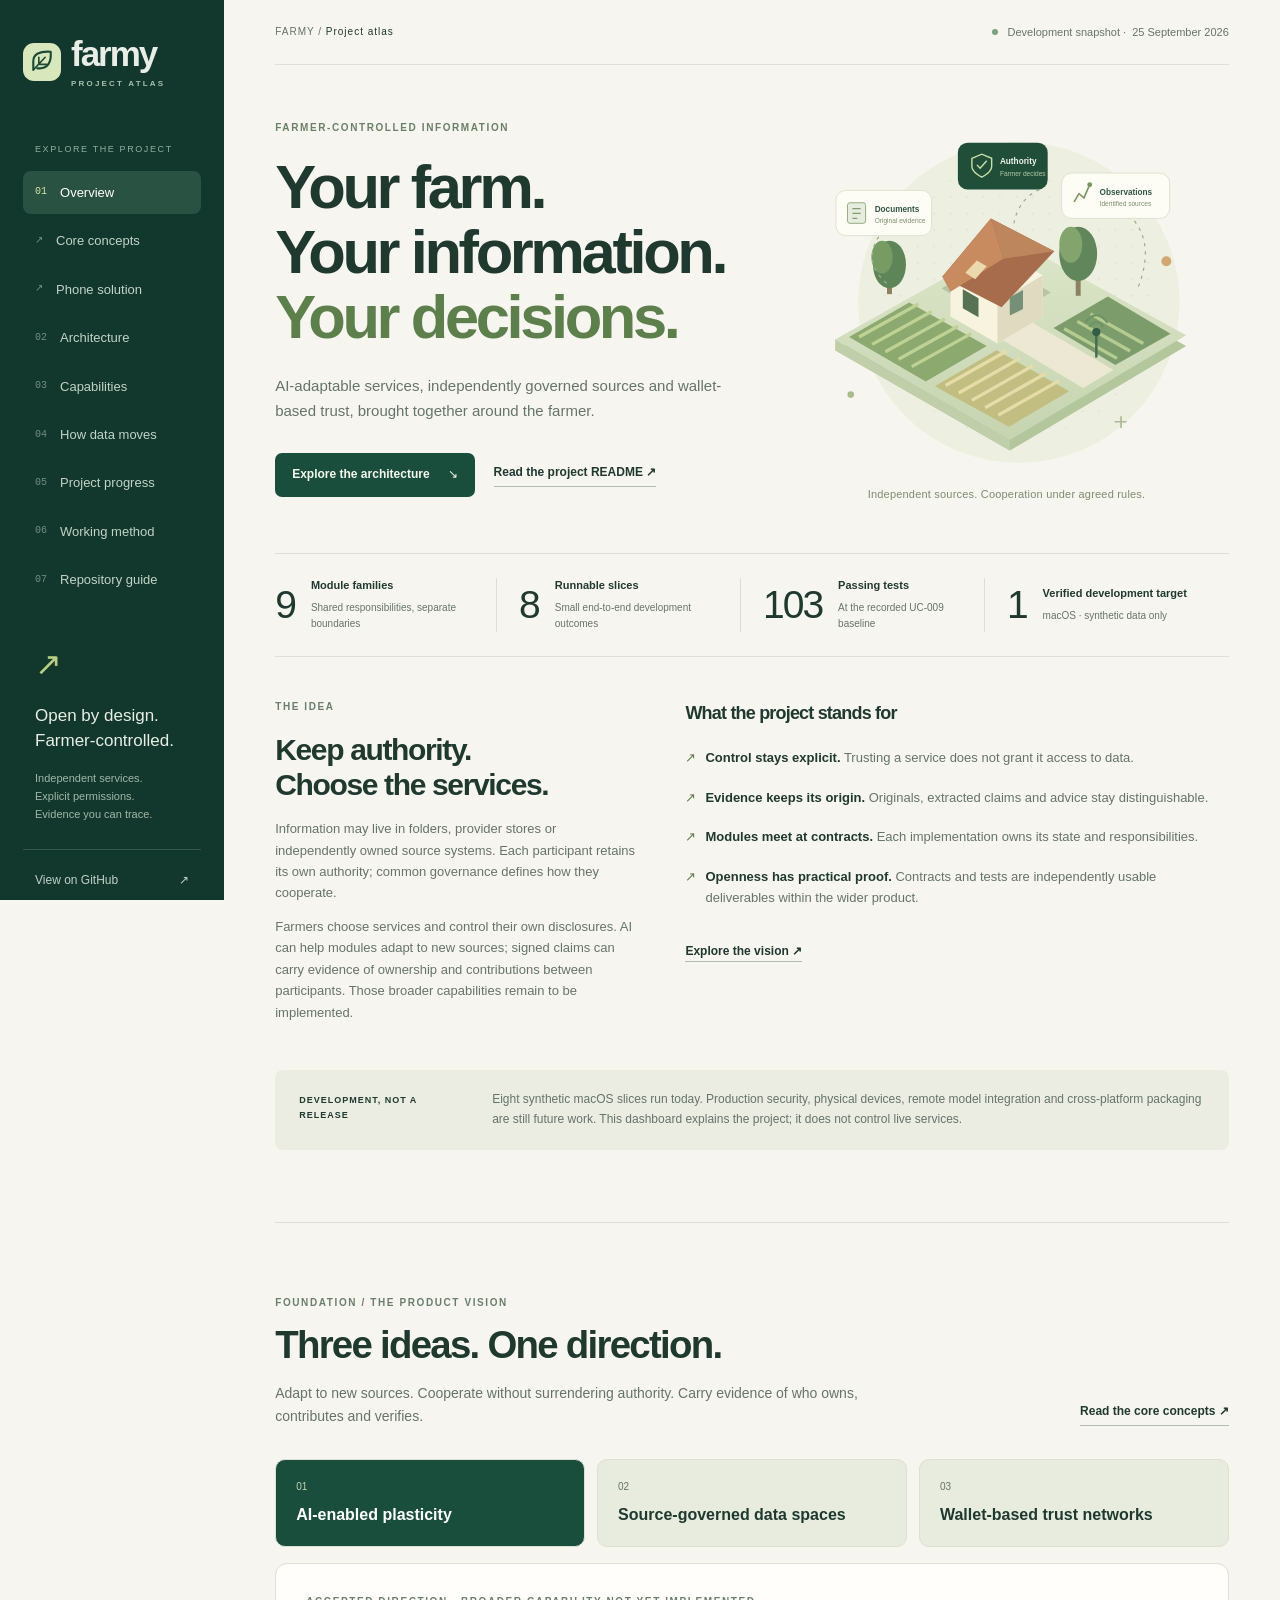
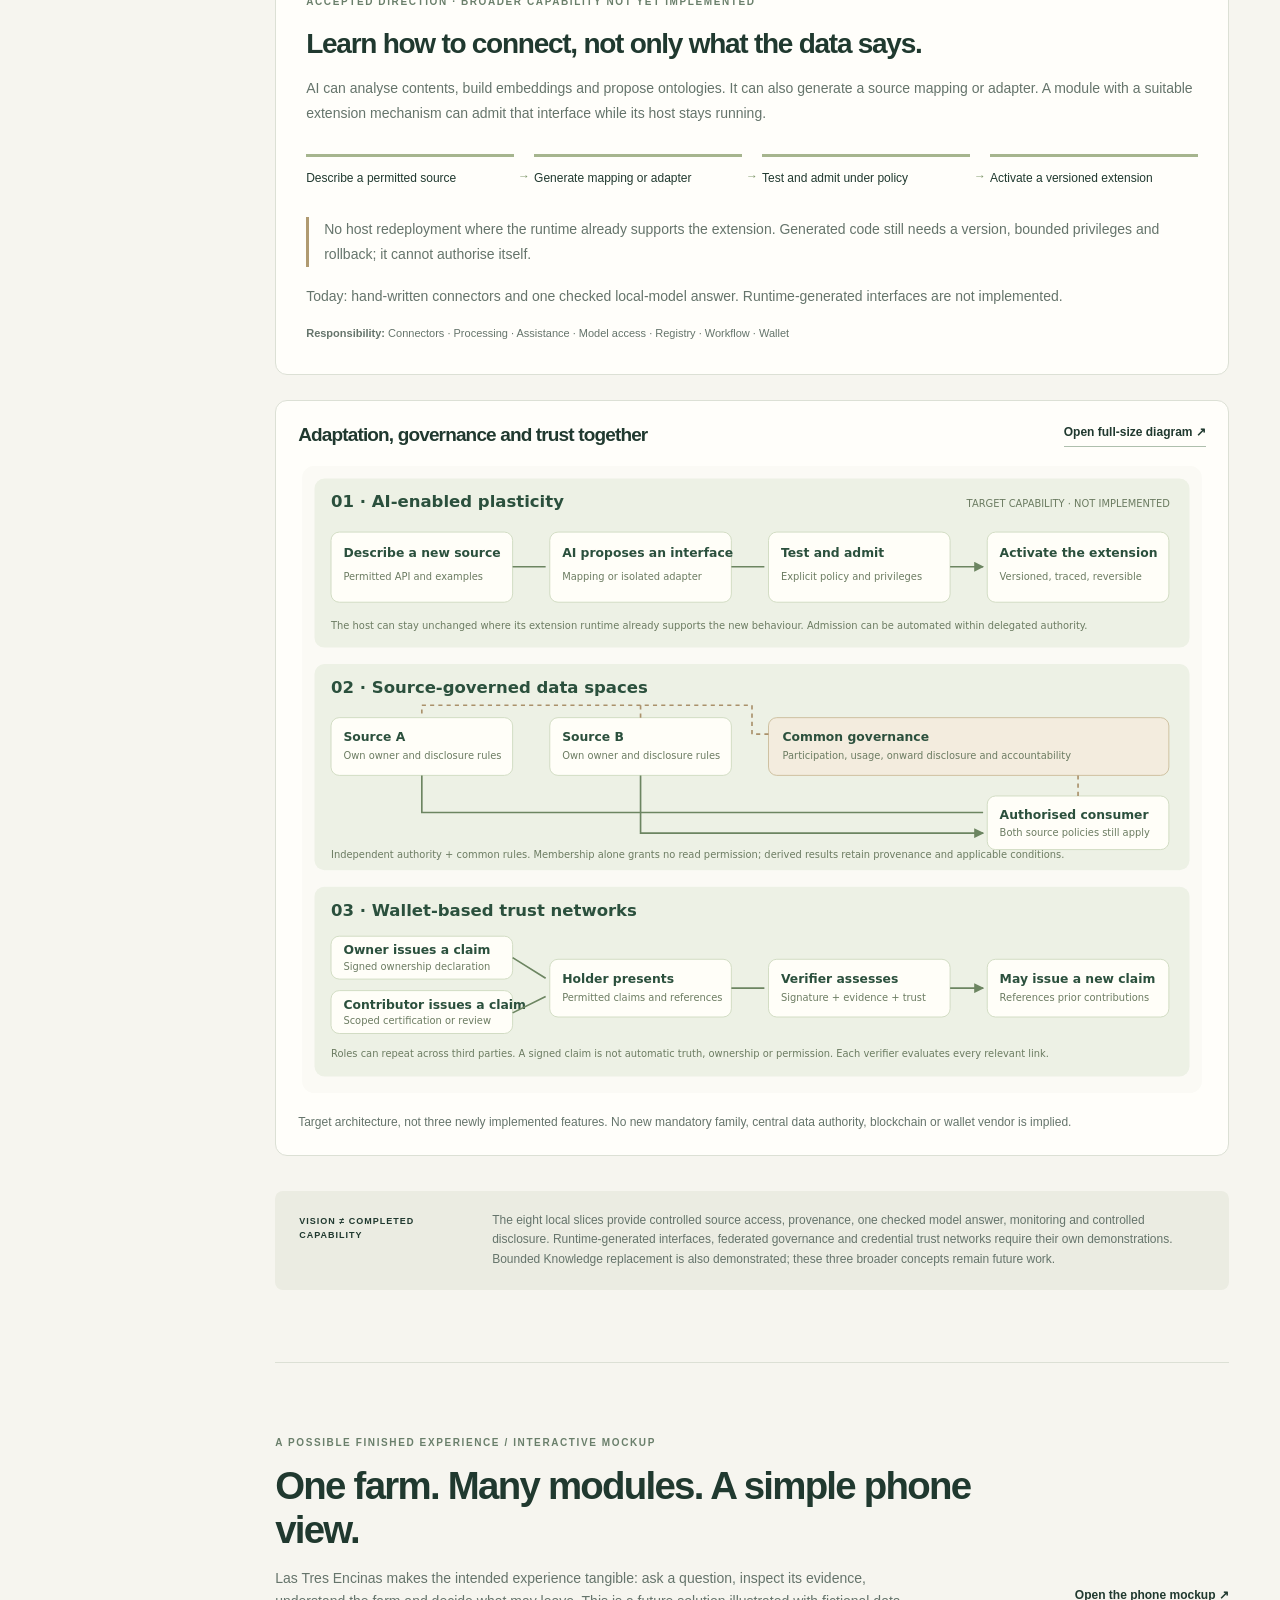
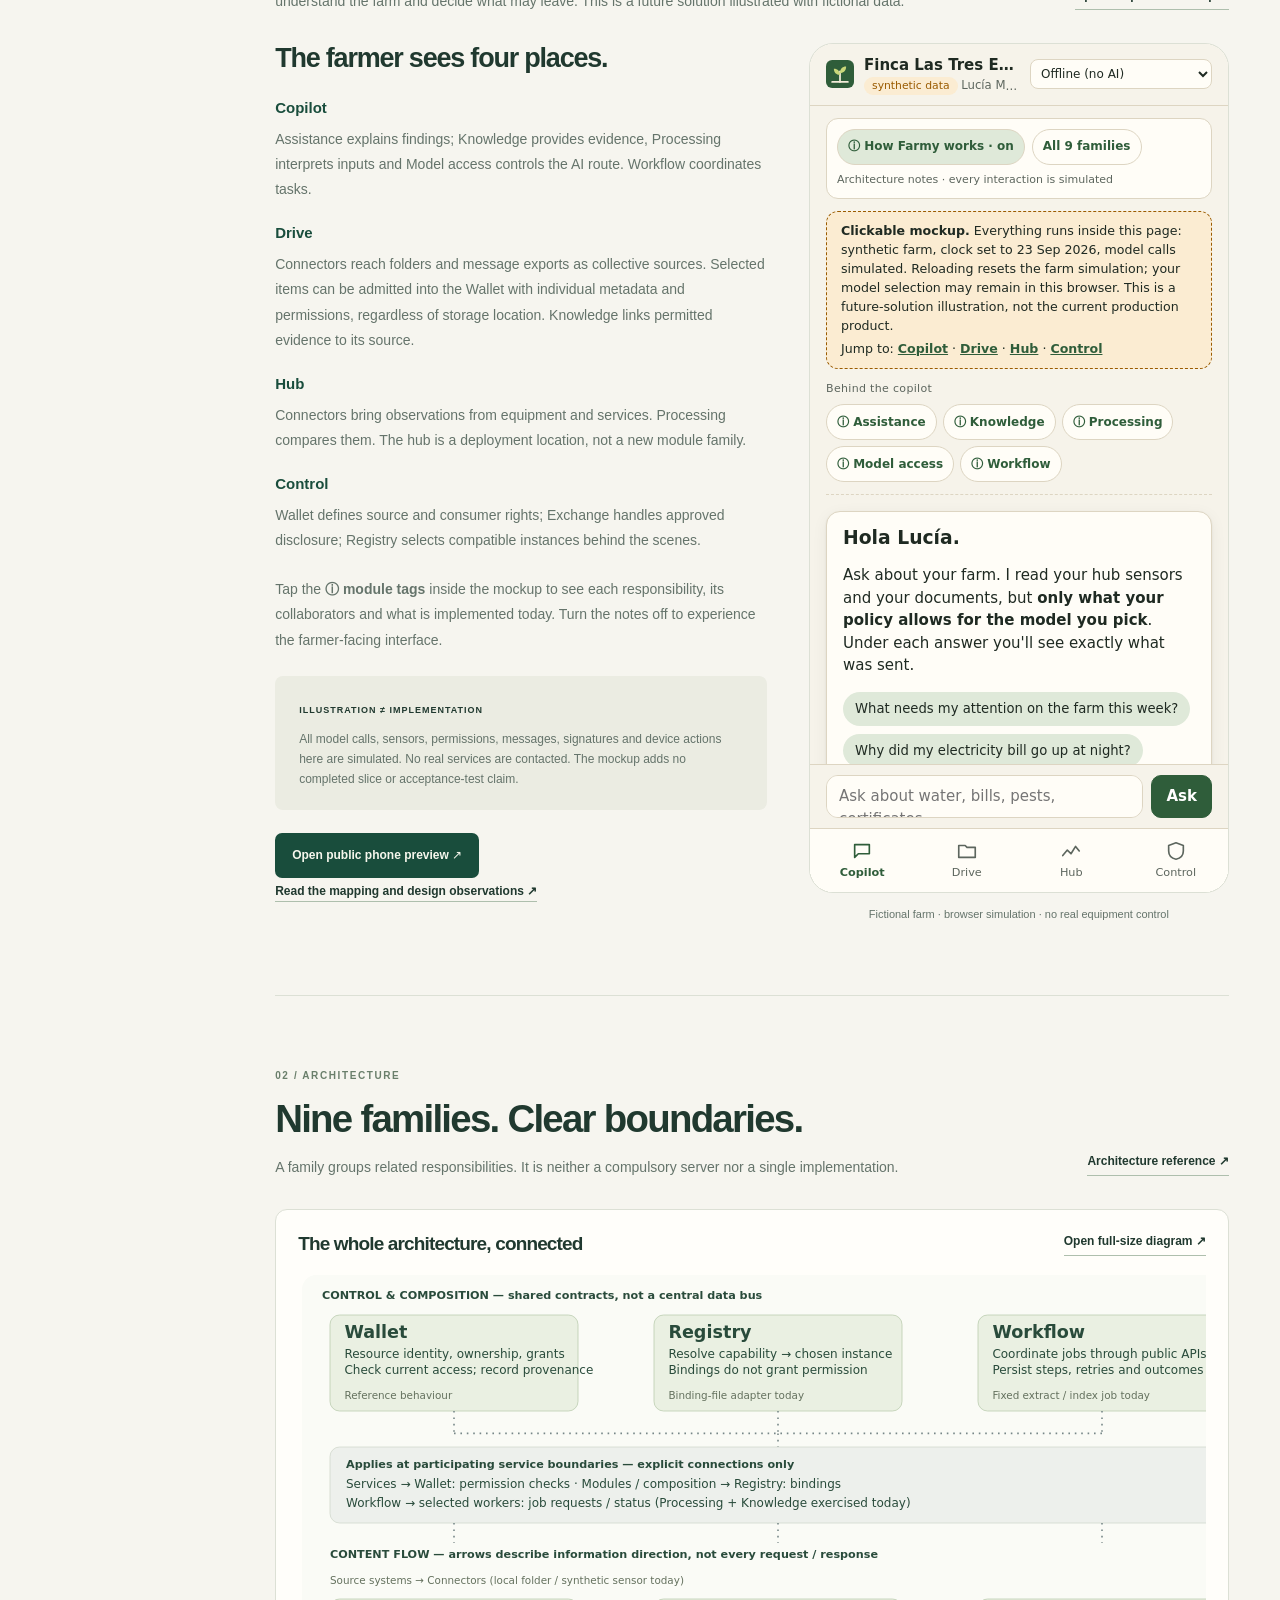
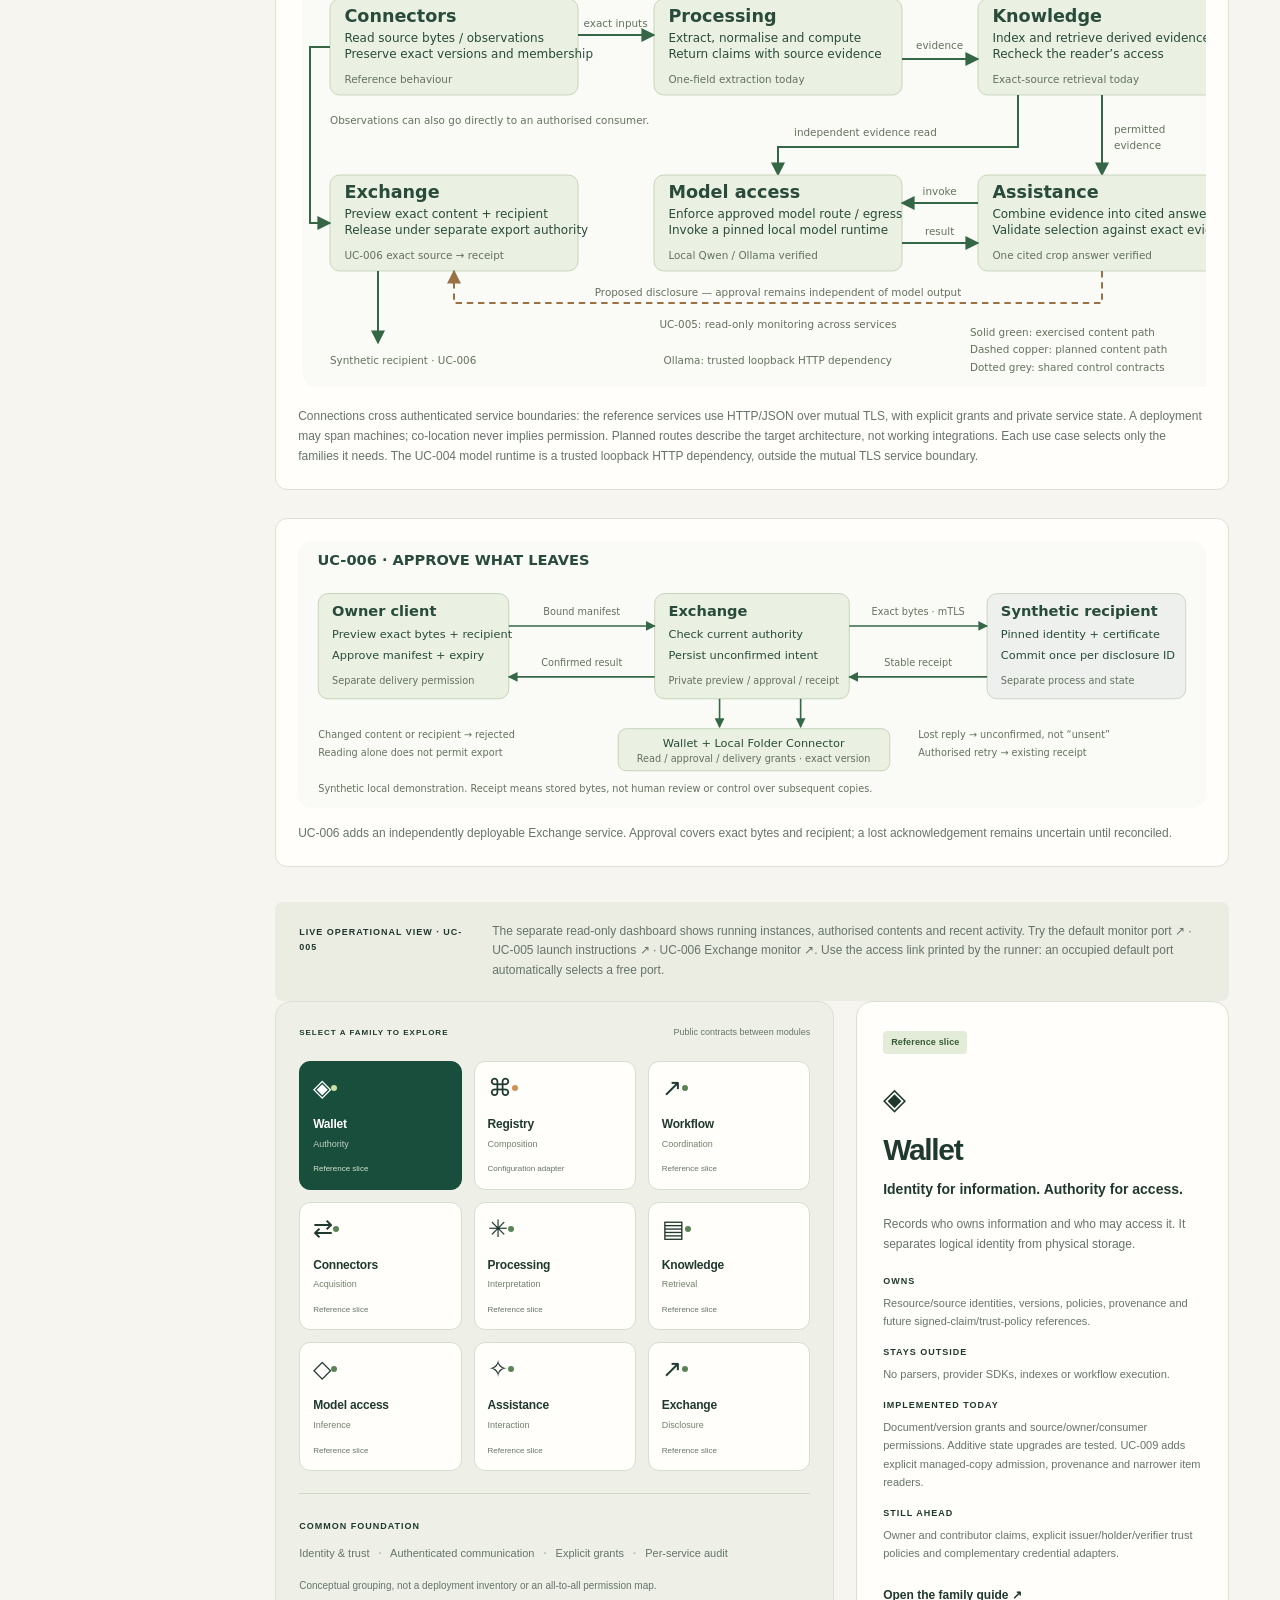
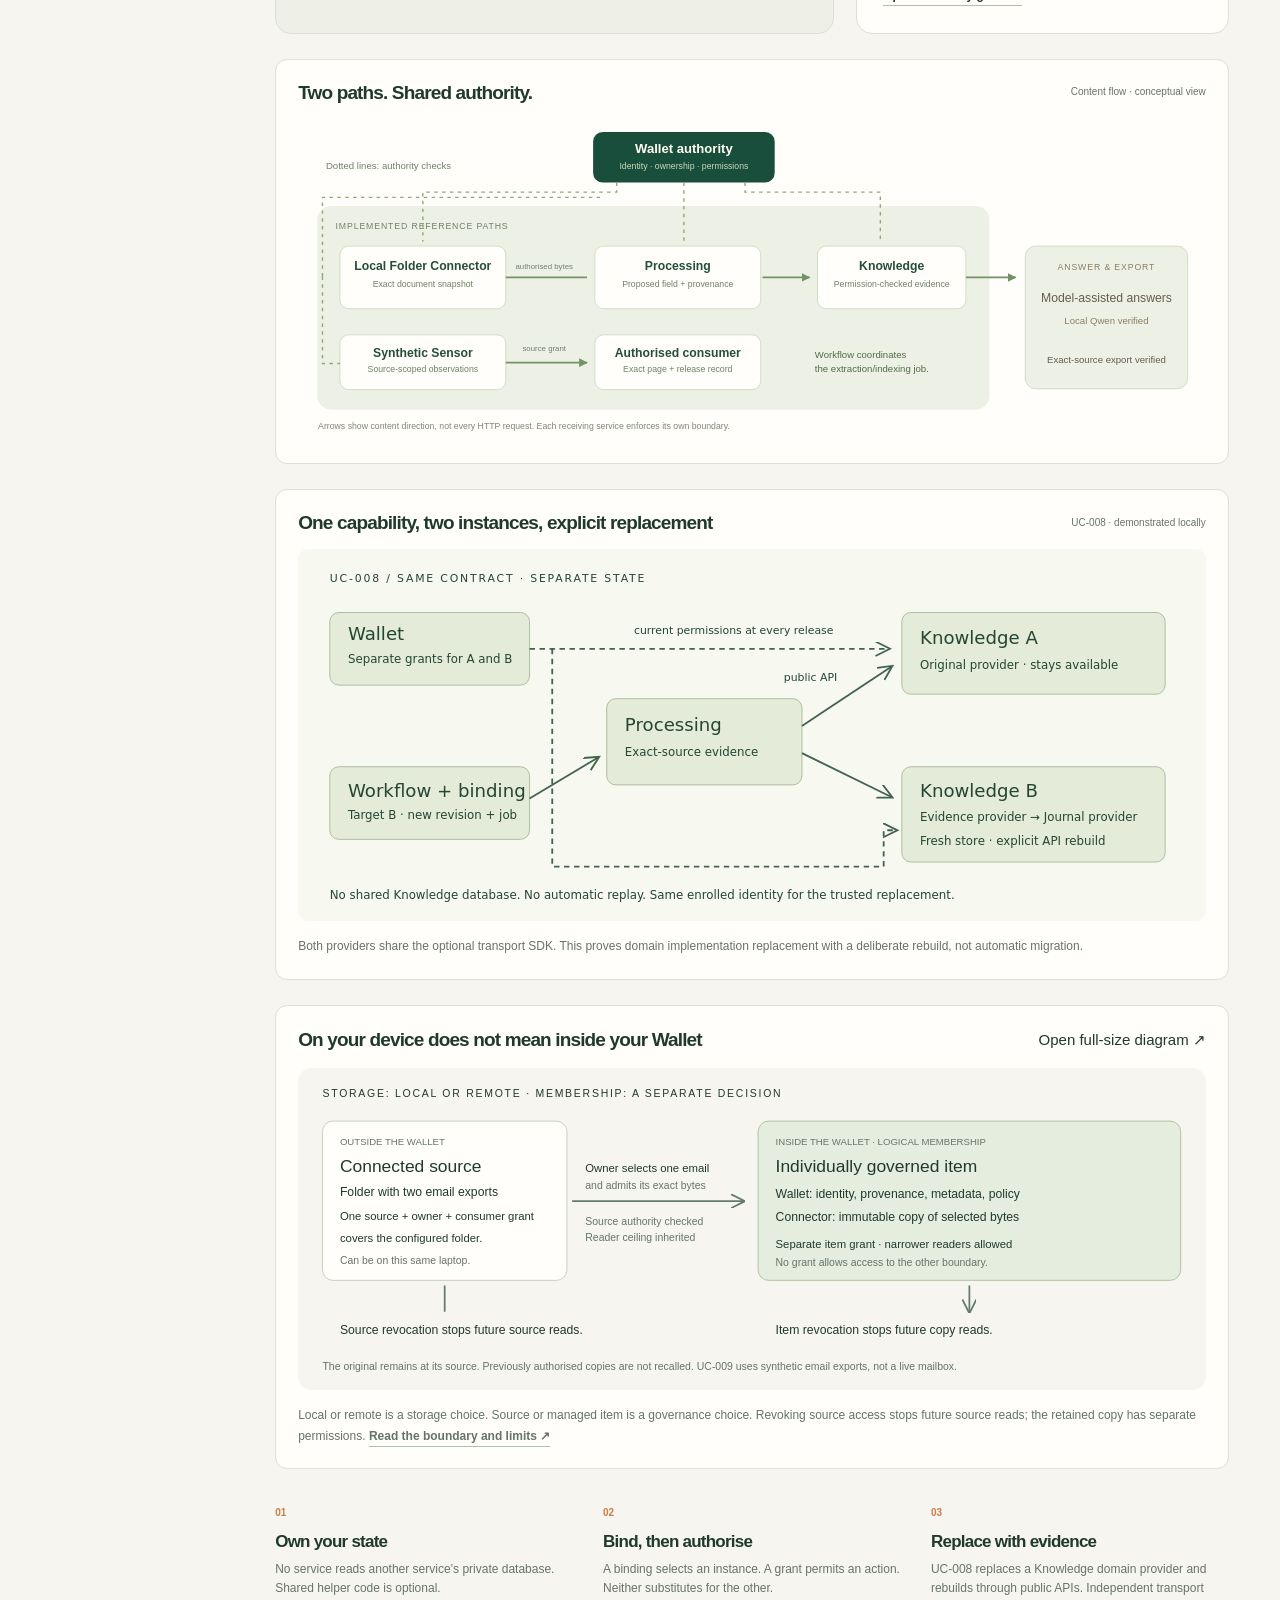
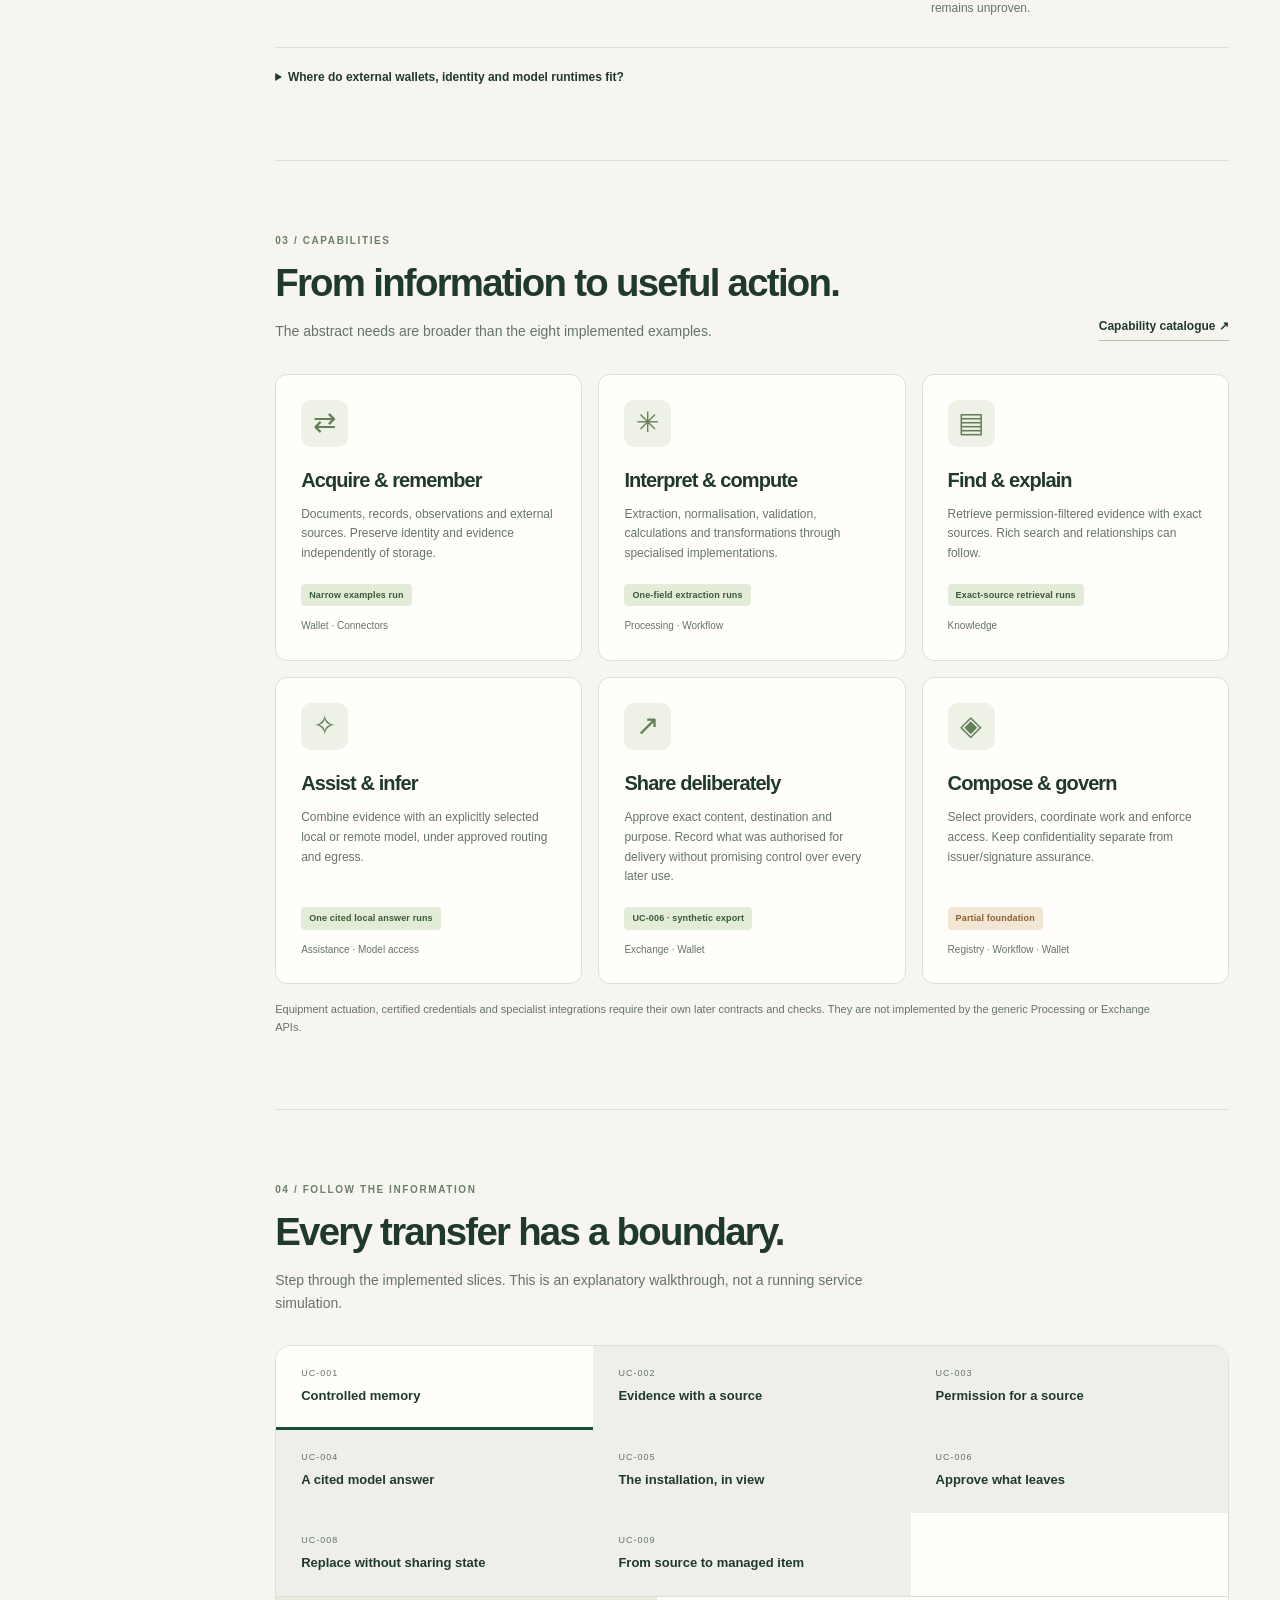
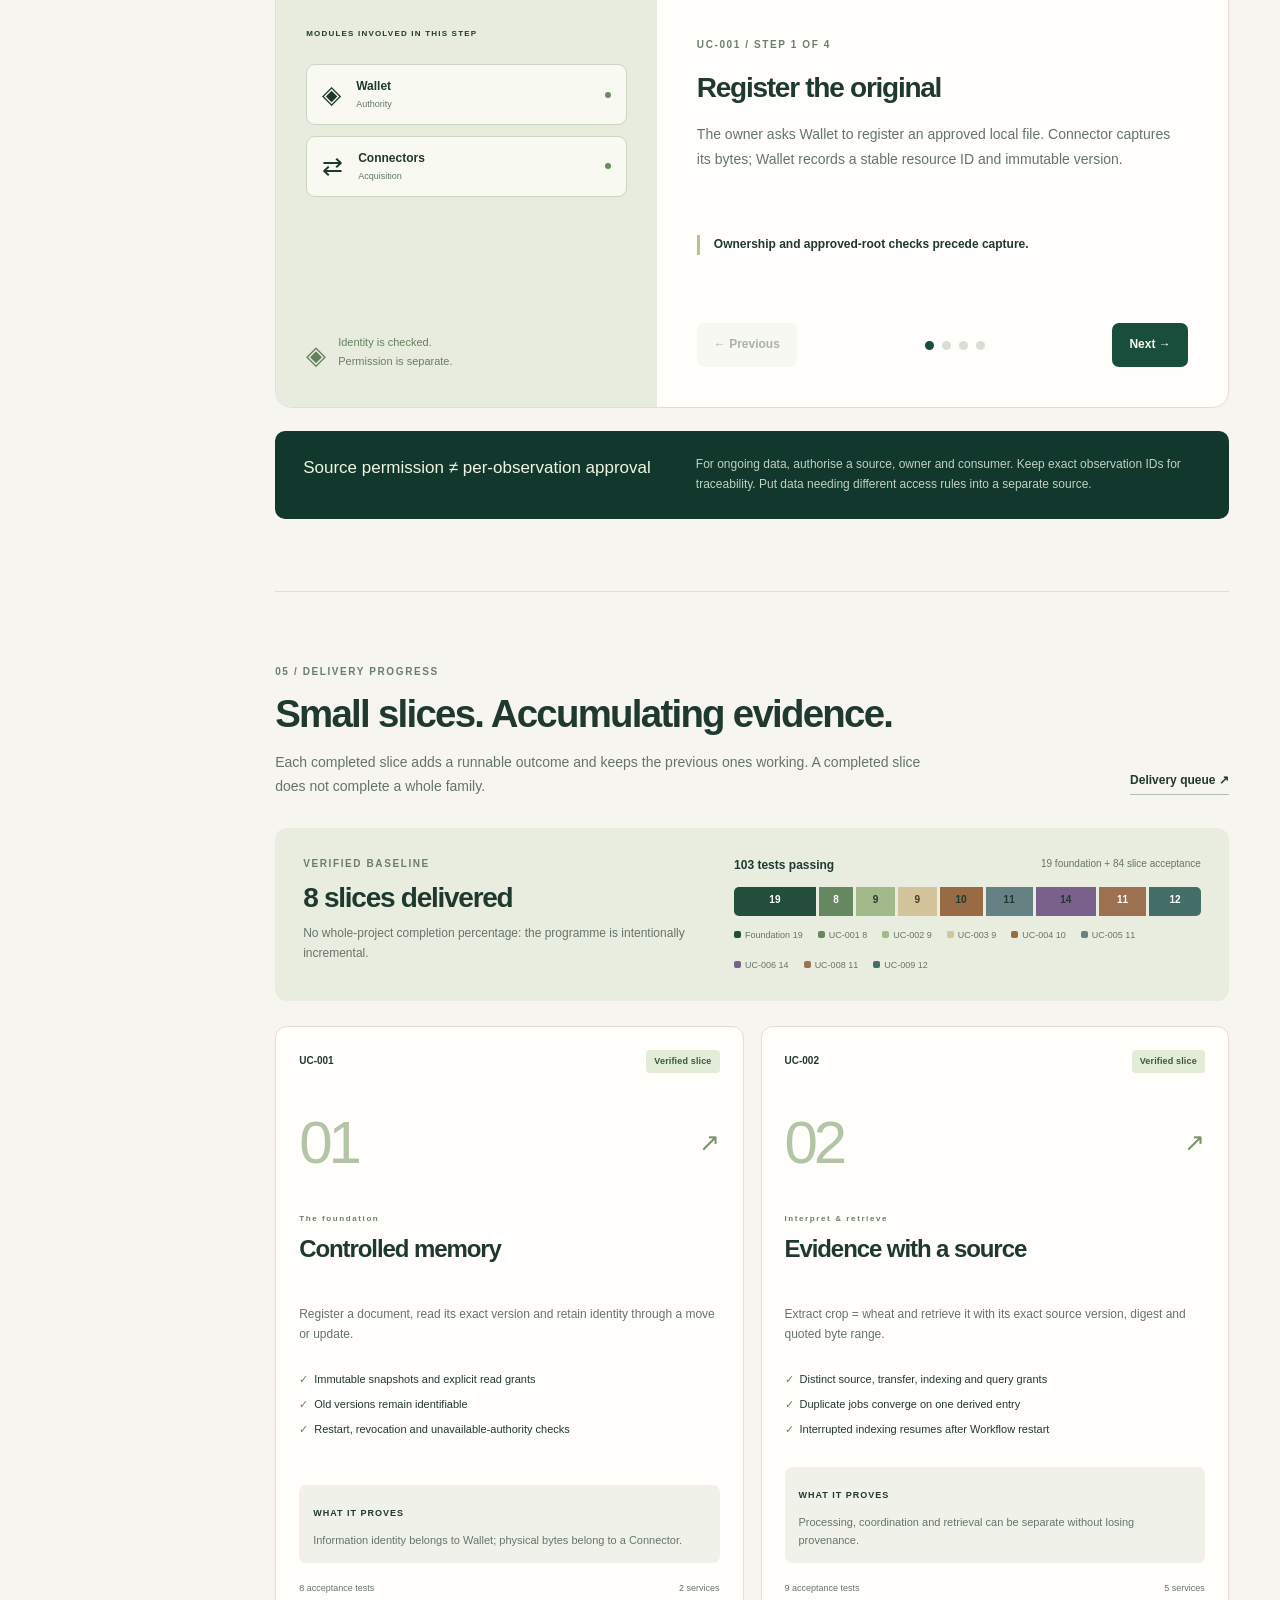
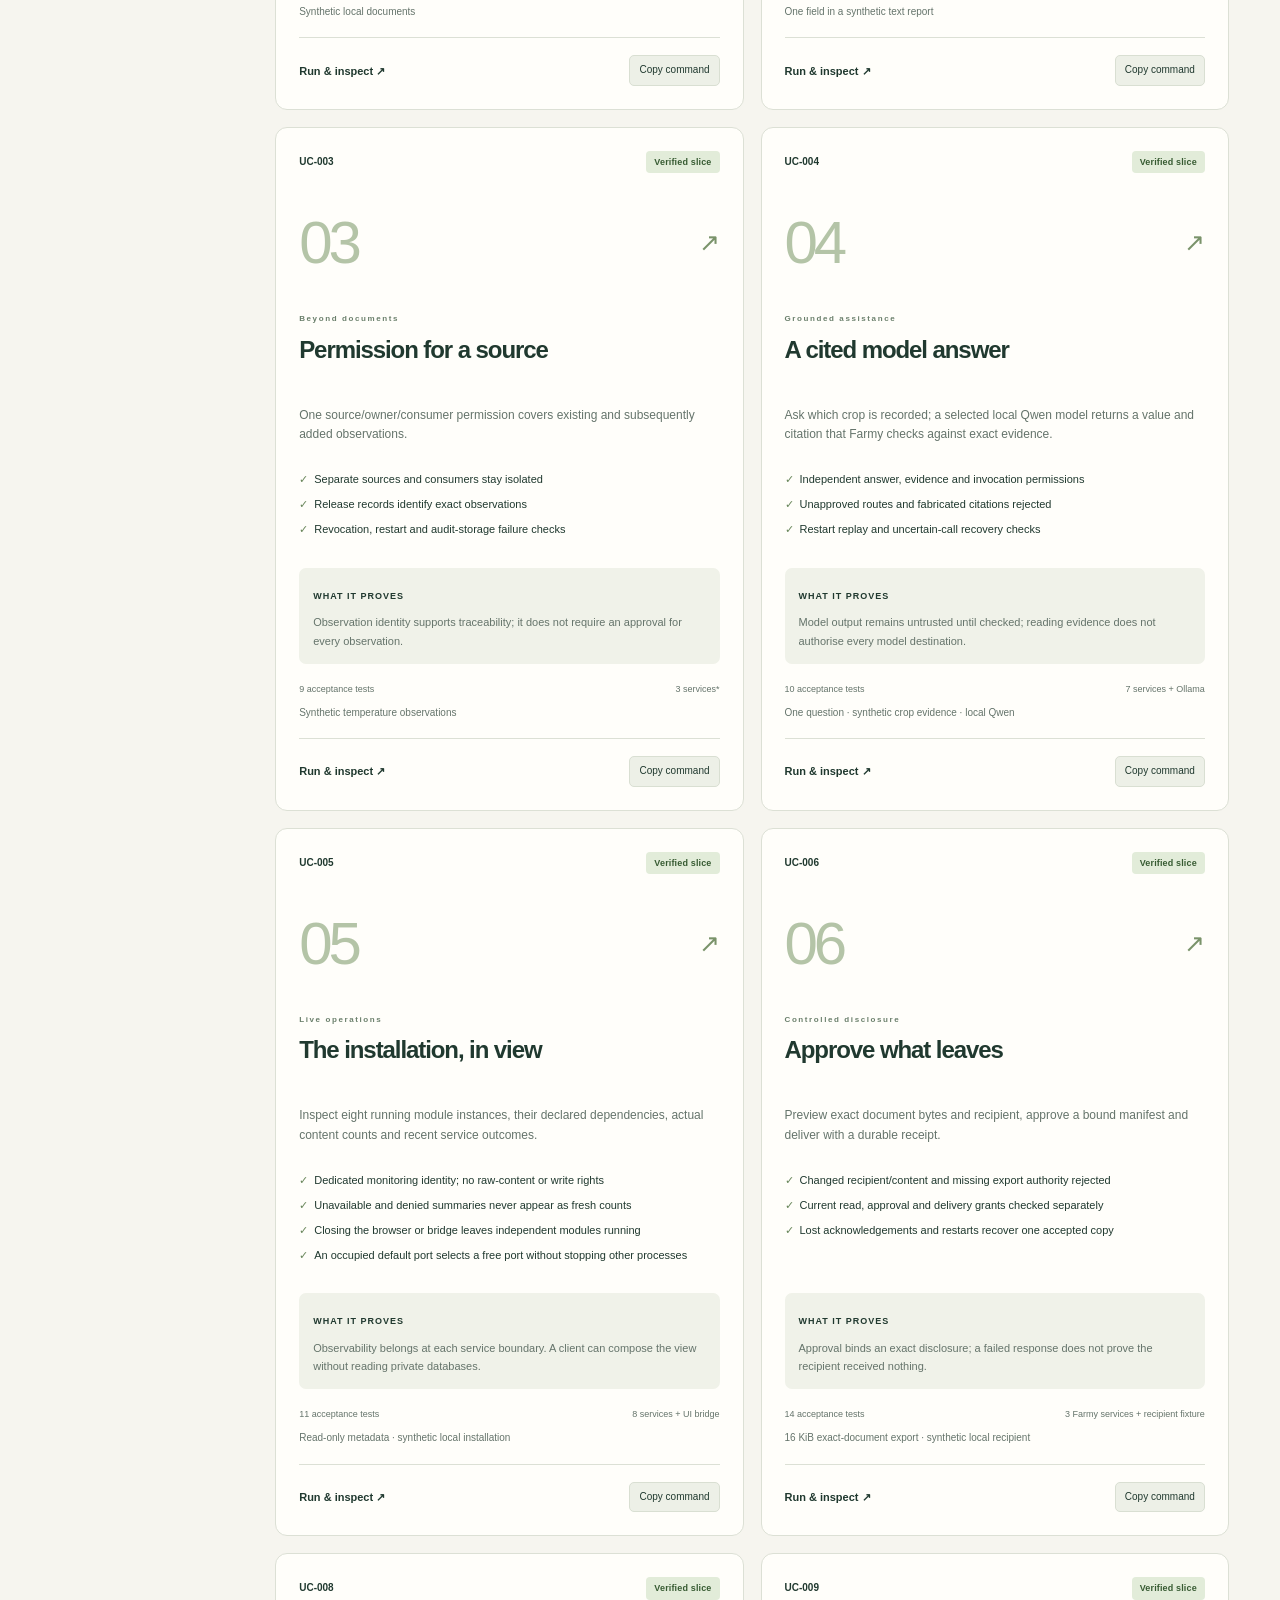
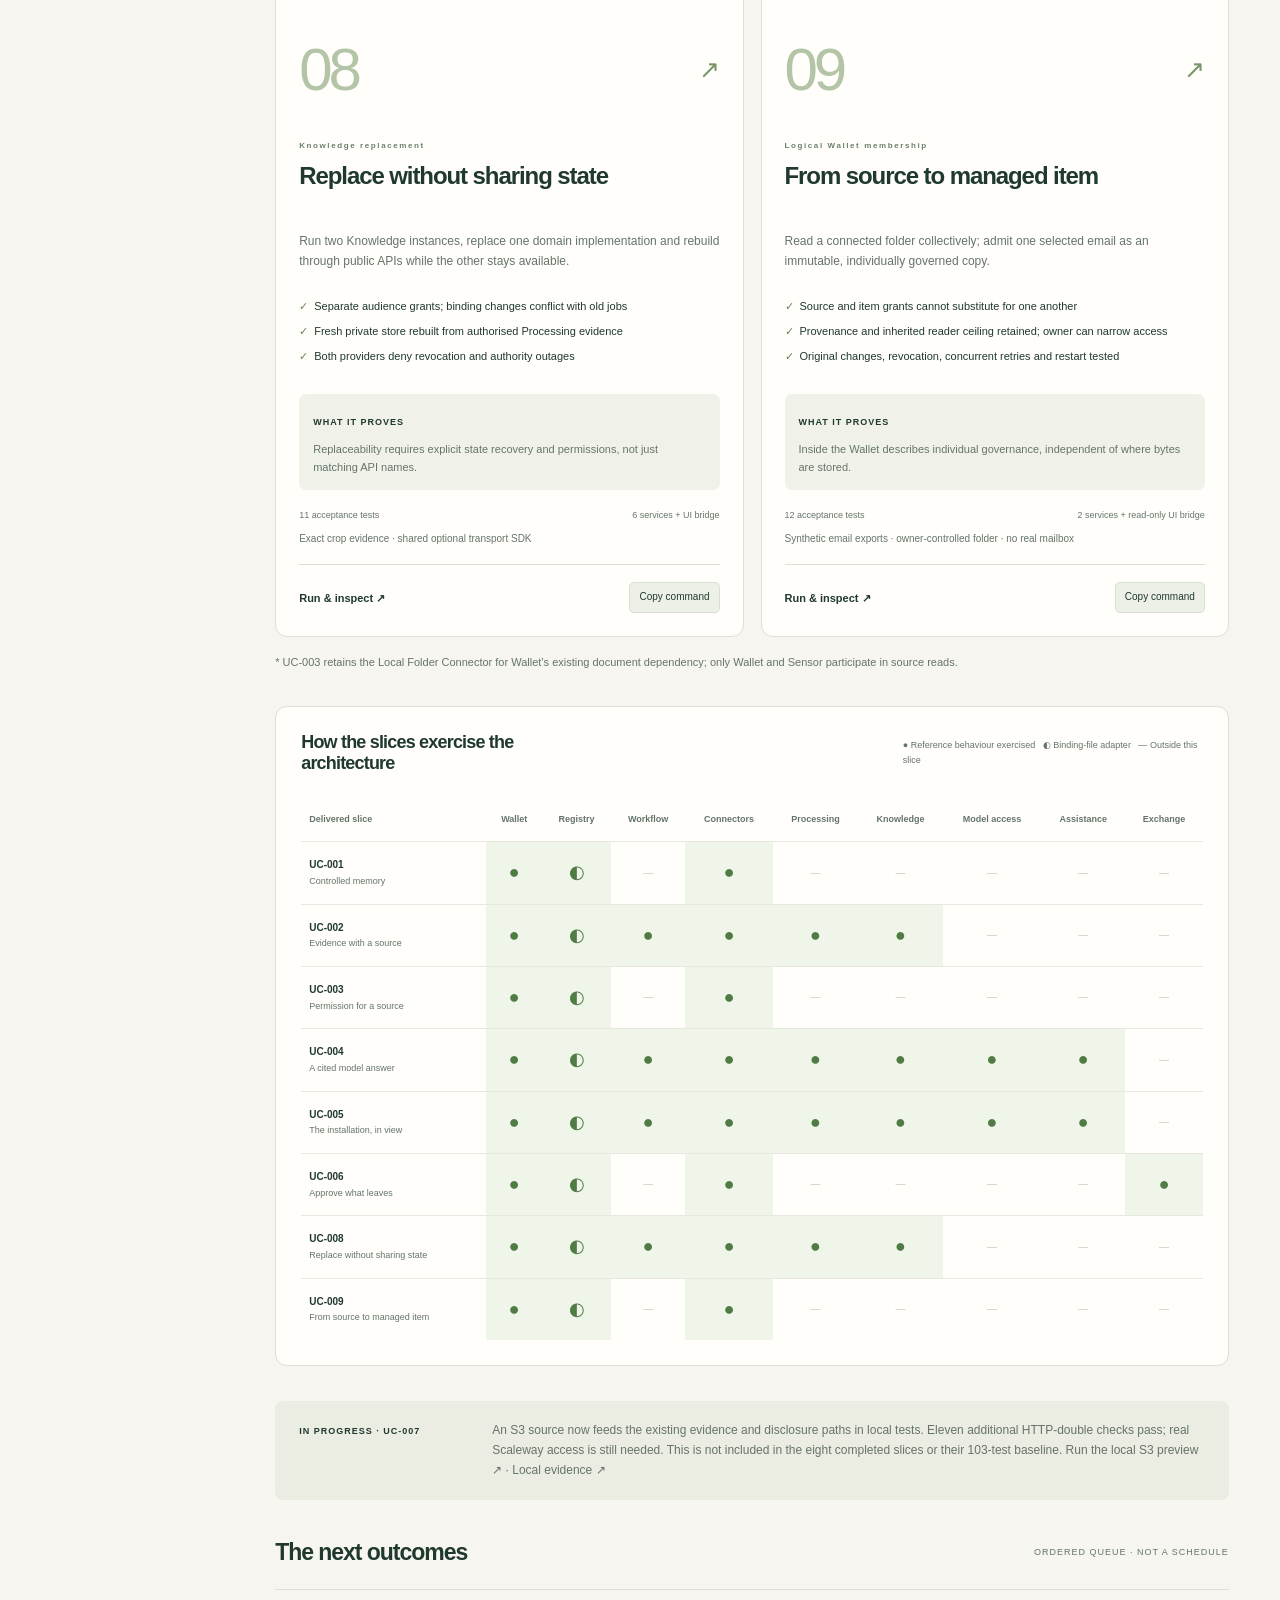
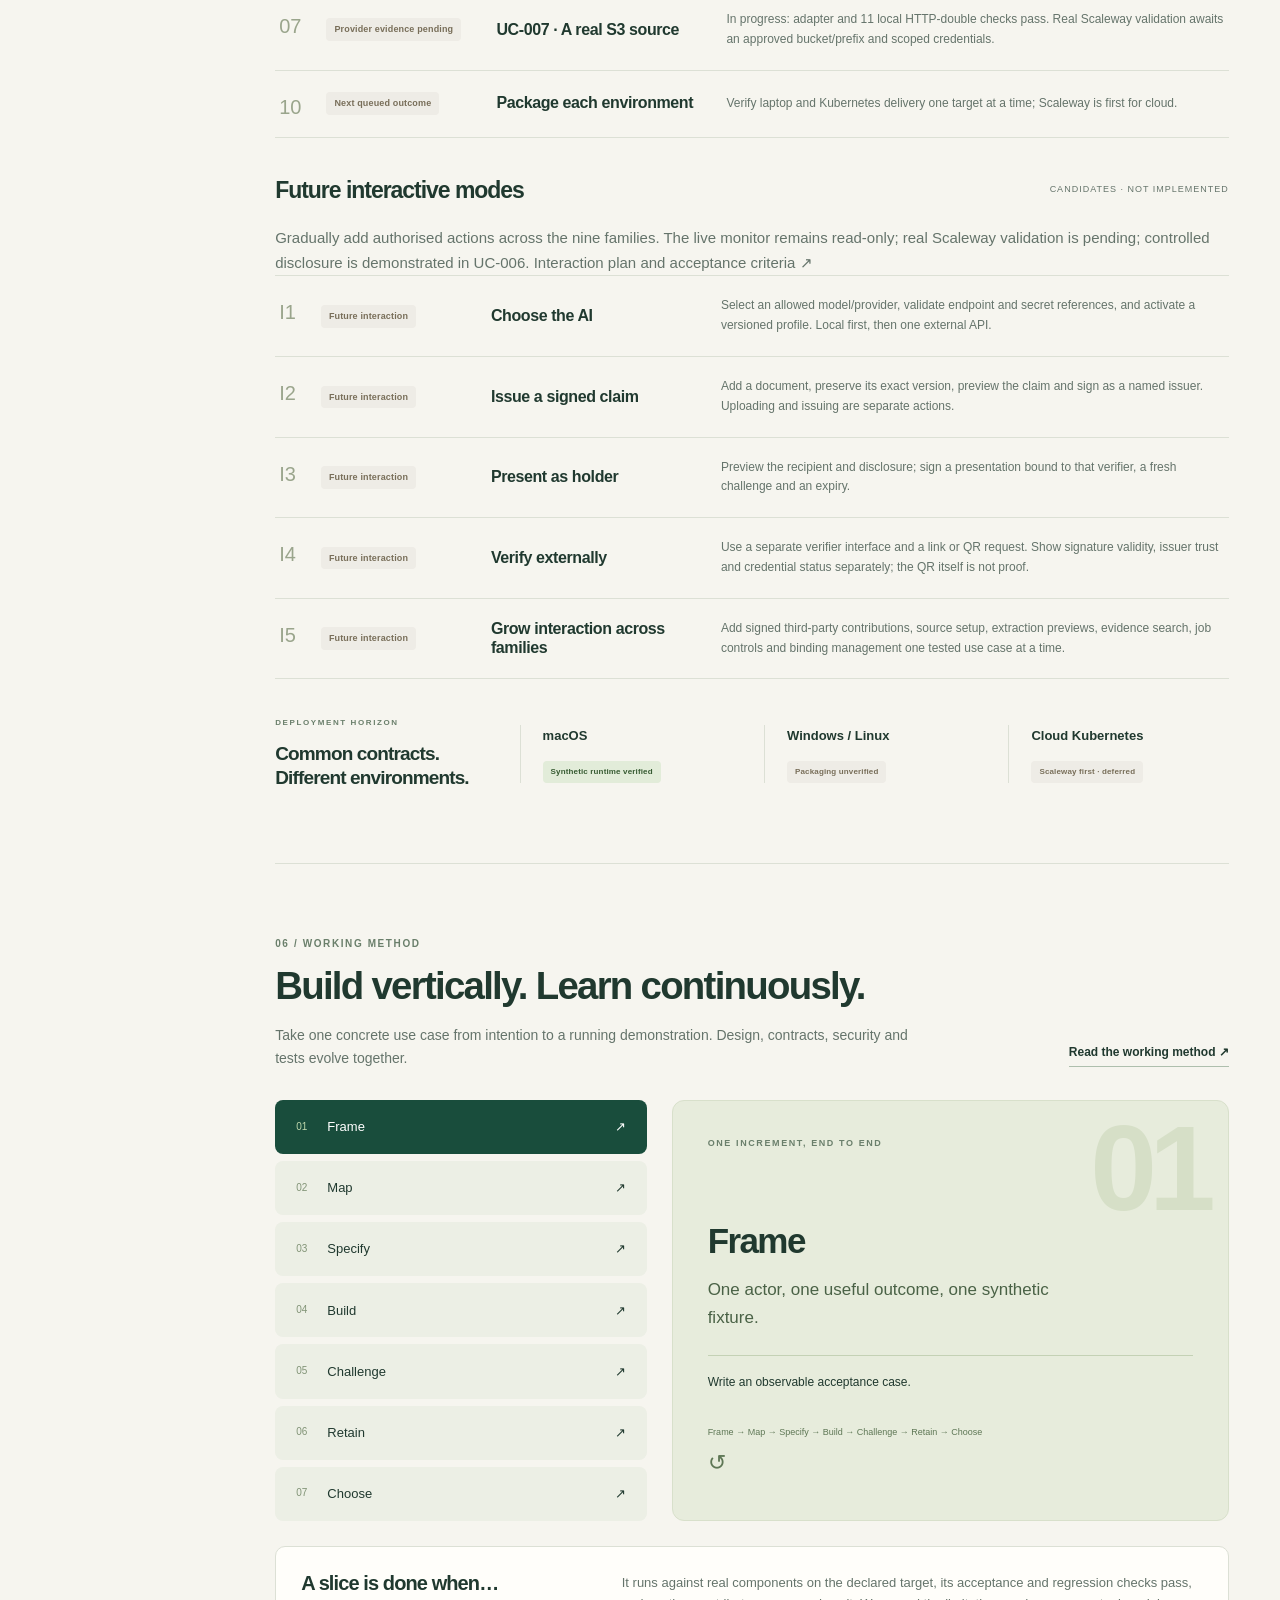
==== commit f4703c48: "Add UC-009 source-to-managed-item admission boundary" ====
--- a/dashboard/index.html
+++ b/dashboard/index.html
@@ -33,22 +33,22 @@
       <div class="hero-copy"><span class="eyebrow">FARMER-CONTROLLED INFORMATION</span><h1 id="overview-title">Your farm.<br>Your information.<br><em>Your decisions.</em></h1><p>AI-adaptable services, independently governed sources and wallet-based trust, brought together around the farmer.</p><div class="hero-actions"><a class="button primary" href="#architecture">Explore the architecture <span>↘</span></a><a class="text-link" href="../README.md">Read the project README ↗</a></div></div>
       <figure class="hero-art"><img src="assets/farm-landscape.svg" alt="Illustrated farm with fields, a barn and connected information sources surrounding a farmer-controlled hub."><figcaption>Independent sources. Cooperation under agreed rules.</figcaption></figure>
     </div>
-    <div class="stats"><div><span class="stat-value">9</span><span>Module families<small>Shared responsibilities, separate boundaries</small></span></div><div><span class="stat-value" id="slice-count">7</span><span>Runnable slices<small>Small end-to-end development outcomes</small></span></div><div><span class="stat-value" id="test-count">91</span><span>Passing tests<small>At the recorded UC-008 baseline</small></span></div><div><span class="stat-value">1</span><span>Verified development target<small>macOS · synthetic data only</small></span></div></div>
+    <div class="stats"><div><span class="stat-value">9</span><span>Module families<small>Shared responsibilities, separate boundaries</small></span></div><div><span class="stat-value" id="slice-count">8</span><span>Runnable slices<small>Small end-to-end development outcomes</small></span></div><div><span class="stat-value" id="test-count">103</span><span>Passing tests<small>At the recorded UC-009 baseline</small></span></div><div><span class="stat-value">1</span><span>Verified development target<small>macOS · synthetic data only</small></span></div></div>
     <div class="overview-grid"><article class="intro-card"><span class="eyebrow">THE IDEA</span><h2>Keep authority.<br>Choose the services.</h2><p>Information may live in folders, provider stores or independently owned source systems. Each participant retains its own authority; common governance defines how they cooperate.</p><p>Farmers choose services and control their own disclosures. AI can help modules adapt to new sources; signed claims can carry evidence of ownership and contributions between participants. Those broader capabilities remain to be implemented.</p></article><article class="principles"><h3>What the project stands for</h3><ul><li><b>Control stays explicit.</b> Trusting a service does not grant it access to data.</li><li><b>Evidence keeps its origin.</b> Originals, extracted claims and advice stay distinguishable.</li><li><b>Modules meet at contracts.</b> Each implementation owns its state and responsibilities.</li><li><b>Openness has practical proof.</b> Contracts and tests are independently usable deliverables within the wider product.</li></ul><a class="text-link" href="../docs/vision.md">Explore the vision ↗</a></article></div>
-    <div class="notice"><span>DEVELOPMENT, NOT A RELEASE</span><p>Seven synthetic macOS slices run today. Production security, physical devices, remote model integration and cross-platform packaging are still future work. This dashboard explains the project; it does not control live services.</p></div>
+    <div class="notice"><span>DEVELOPMENT, NOT A RELEASE</span><p>Eight synthetic macOS slices run today. Production security, physical devices, remote model integration and cross-platform packaging are still future work. This dashboard explains the project; it does not control live services.</p></div>
   </section>
   <section id="concepts" class="section" aria-labelledby="concepts-title">
     <div class="section-heading"><div><span class="eyebrow">FOUNDATION / THE PRODUCT VISION</span><h2 id="concepts-title">Three ideas. One direction.</h2><p>Adapt to new sources. Cooperate without surrendering authority. Carry evidence of who owns, contributes and verifies.</p></div><a class="text-link" href="../docs/core-concepts.md">Read the core concepts ↗</a></div>
     <div class="concept-tabs" id="concept-tabs" role="group" aria-label="Explore a core concept"></div>
     <article id="concept-detail" class="concept-detail" aria-live="polite"></article>
     <figure class="path-diagram"><div><h3>Adaptation, governance and trust together</h3><a class="text-link" href="assets/core-concepts.svg" target="_blank" rel="noopener">Open full-size diagram ↗</a></div><div class="diagram-scroll"><img src="assets/core-concepts.svg" alt="AI proposes a source interface, validation and policy admit an extension. Independently controlled sources apply their policies alongside common data-space rules. Owners and contributors issue signed claims that holders present and verifiers assess; subsequent claims preserve those references."></div><figcaption class="concept-footnote">Target architecture, not three newly implemented features. No new mandatory family, central data authority, blockchain or wallet vendor is implied.</figcaption></figure>
-    <div class="notice"><span>VISION ≠ COMPLETED CAPABILITY</span><p>The seven local slices provide controlled source access, provenance, one checked model answer, monitoring and controlled disclosure. Runtime-generated interfaces, federated governance and credential trust networks require their own demonstrations. Bounded Knowledge replacement is also demonstrated; these three broader concepts remain future work.</p></div>
+    <div class="notice"><span>VISION ≠ COMPLETED CAPABILITY</span><p>The eight local slices provide controlled source access, provenance, one checked model answer, monitoring and controlled disclosure. Runtime-generated interfaces, federated governance and credential trust networks require their own demonstrations. Bounded Knowledge replacement is also demonstrated; these three broader concepts remain future work.</p></div>
   </section>
   <section id="phone-solution" class="section" aria-labelledby="phone-solution-title">
     <div class="section-heading"><div><span class="eyebrow">A POSSIBLE FINISHED EXPERIENCE / INTERACTIVE MOCKUP</span><h2 id="phone-solution-title">One farm. Many modules. A simple phone view.</h2><p>Las Tres Encinas makes the intended experience tangible: ask a question, inspect its evidence, understand the farm and decide what may leave. This is a future solution illustrated with fictional data.</p></div><a class="text-link" href="mock/index.html" target="_blank" rel="noopener">Open the phone mockup ↗</a></div>
     <div class="phone-solution-layout"><div class="phone-solution-story">
       <h3>The farmer sees four places.</h3>
-      <dl><dt>Copilot</dt><dd>Assistance explains findings; Knowledge provides evidence, Processing interprets inputs and Model access controls the AI route. Workflow coordinates tasks.</dd><dt>Drive</dt><dd>Connectors reach documents and message exports; Wallet controls authority; Knowledge links derived evidence to its source.</dd><dt>Hub</dt><dd>Connectors bring observations from equipment and services. Processing compares them. The hub is a deployment location, not a new module family.</dd><dt>Control</dt><dd>Wallet defines source and consumer rights; Exchange handles approved disclosure; Registry selects compatible instances behind the scenes.</dd></dl>
+      <dl><dt>Copilot</dt><dd>Assistance explains findings; Knowledge provides evidence, Processing interprets inputs and Model access controls the AI route. Workflow coordinates tasks.</dd><dt>Drive</dt><dd>Connectors reach folders and message exports as collective sources. Selected items can be admitted into the Wallet with individual metadata and permissions, regardless of storage location. Knowledge links permitted evidence to its source.</dd><dt>Hub</dt><dd>Connectors bring observations from equipment and services. Processing compares them. The hub is a deployment location, not a new module family.</dd><dt>Control</dt><dd>Wallet defines source and consumer rights; Exchange handles approved disclosure; Registry selects compatible instances behind the scenes.</dd></dl>
       <p>Tap the <strong>ⓘ module tags</strong> inside the mockup to see each responsibility, its collaborators and what is implemented today. Turn the notes off to experience the farmer-facing interface.</p>
       <div class="notice"><span>ILLUSTRATION ≠ IMPLEMENTATION</span><p>All model calls, sensors, permissions, messages, signatures and device actions here are simulated. No real services are contacted. The mockup adds no completed slice or acceptance-test claim.</p></div>
       <p><a class="button primary" href="https://farmy-las-tres-encinas.cgrbxl.chatgpt.site" target="_blank" rel="noopener noreferrer">Open public phone preview ↗</a></p><a class="text-link" href="../docs/mock/README.md">Read the mapping and design observations ↗</a>
@@ -62,11 +62,12 @@
     <div class="architecture-layout"><div class="module-map"><div class="map-top"><span>SELECT A FAMILY TO EXPLORE</span><span class="map-tag">Public contracts between modules</span></div><div id="module-grid" class="module-grid"></div><div class="map-foundation"><span>COMMON FOUNDATION</span><p>Identity & trust <b>·</b> Authenticated communication <b>·</b> Explicit grants <b>·</b> Per-service audit</p></div><p class="map-caption">Conceptual grouping, not a deployment inventory or an all-to-all permission map.</p></div><article id="module-detail" class="module-detail" aria-live="polite"></article></div>
     <figure class="path-diagram"><div><h3>Two paths. Shared authority.</h3><span>Content flow · conceptual view</span></div><div class="diagram-scroll"><img src="assets/information-path.svg" alt="The implemented document path connects Local Folder to Processing and Knowledge; the sensor path delivers observations to a consumer. Both use Wallet authority. A local model answer and a separate exact-document export are verified."></div></figure>
     <figure class="path-diagram"><div><h3>One capability, two instances, explicit replacement</h3><span>UC-008 · demonstrated locally</span></div><div class="diagram-scroll"><img src="assets/replacement-path.svg" alt="Wallet authorises separate Knowledge A and B instances. Workflow selects B through a binding. Processing supplies evidence to both. B is replaced and rebuilt into its own new store while A remains available."></div><figcaption>Both providers share the optional transport SDK. This proves domain implementation replacement with a deliberate rebuild, not automatic migration.</figcaption></figure>
+    <figure class="path-diagram" id="wallet-membership"><div><h3>On your device does not mean inside your Wallet</h3><a href="assets/managed-items.svg">Open full-size diagram ↗</a></div><div class="diagram-scroll"><img src="assets/managed-items.svg" alt="A connected folder is governed collectively by a source grant. The owner selects one email for admission. Connector keeps an immutable copy; Wallet keeps its metadata and individual policy. A separate item grant controls reading that copy."></div><figcaption>Local or remote is a storage choice. Source or managed item is a governance choice. Revoking source access stops future source reads; the retained copy has separate permissions. <a class="text-link" href="../docs/sources-and-managed-items.md">Read the boundary and limits ↗</a></figcaption></figure>
     <div class="boundary-row"><div><span>01</span><h3>Own your state</h3><p>No service reads another service’s private database. Shared helper code is optional.</p></div><div><span>02</span><h3>Bind, then authorise</h3><p>A binding selects an instance. A grant permits an action. Neither substitutes for the other.</p></div><div><span>03</span><h3>Replace with evidence</h3><p>UC-008 replaces a Knowledge domain provider and rebuilds through public APIs. Independent transport remains unproven.</p></div></div>
     <details class="explain"><summary>Where do external wallets, identity and model runtimes fit?</summary><p>Identity/trust infrastructure and model runtimes can be external dependencies. An attached credential wallet may store, sign, present or verify selected data; it does not automatically replace FarmWallet’s resource and policy authority. The client UI is also replaceable and owns no background execution.</p><a href="../docs/decisions/0012-source-permissions-and-wallet-complements.md">Read the accepted boundaries ↗</a></details>
   </section>
   <section id="capabilities" class="section" aria-labelledby="capabilities-title">
-    <div class="section-heading"><div><span class="eyebrow">03 / CAPABILITIES</span><h2 id="capabilities-title">From information to useful action.</h2><p>The abstract needs are broader than the seven implemented examples.</p></div><a class="text-link" href="../docs/capability-review.md">Capability catalogue ↗</a></div>
+    <div class="section-heading"><div><span class="eyebrow">03 / CAPABILITIES</span><h2 id="capabilities-title">From information to useful action.</h2><p>The abstract needs are broader than the eight implemented examples.</p></div><a class="text-link" href="../docs/capability-review.md">Capability catalogue ↗</a></div>
     <div class="capability-grid">
       <article><span class="cap-icon">⇄</span><h3>Acquire & remember</h3><p>Documents, records, observations and external sources. Preserve identity and evidence independently of storage.</p><span class="tag reference">Narrow examples run</span><small>Wallet · Connectors</small></article>
       <article><span class="cap-icon">✳</span><h3>Interpret & compute</h3><p>Extraction, normalisation, validation, calculations and transformations through specialised implementations.</p><span class="tag reference">One-field extraction runs</span><small>Processing · Workflow</small></article>
@@ -84,10 +85,10 @@
   </section>
   <section id="progress" class="section" aria-labelledby="progress-title">
     <div class="section-heading"><div><span class="eyebrow">05 / DELIVERY PROGRESS</span><h2 id="progress-title">Small slices. Accumulating evidence.</h2><p>Each completed slice adds a runnable outcome and keeps the previous ones working. A completed slice does not complete a whole family.</p></div><a class="text-link" href="../docs/delivery-backlog.md">Delivery queue ↗</a></div>
-    <div class="progress-summary"><div><span class="eyebrow">VERIFIED BASELINE</span><h3 id="delivered-count">7 slices delivered</h3><p>No whole-project completion percentage: the programme is intentionally incremental.</p></div><div class="tests-chart"><div class="chart-title"><strong id="passing-count">91 tests passing</strong><span id="test-breakdown">19 foundation + 72 slice acceptance</span></div><div class="test-bars" id="test-bars" role="img" aria-label="91 passing tests: 19 foundation, 8 UC-001, 9 UC-002, 9 UC-003, 10 UC-004, 11 UC-005, 14 UC-006, 11 UC-008"></div><div class="chart-legend" id="test-legend"></div></div></div>
+    <div class="progress-summary"><div><span class="eyebrow">VERIFIED BASELINE</span><h3 id="delivered-count">8 slices delivered</h3><p>No whole-project completion percentage: the programme is intentionally incremental.</p></div><div class="tests-chart"><div class="chart-title"><strong id="passing-count">103 tests passing</strong><span id="test-breakdown">19 foundation + 84 slice acceptance</span></div><div class="test-bars" id="test-bars" role="img" aria-label="103 passing tests: 19 foundation, 8 UC-001, 9 UC-002, 9 UC-003, 10 UC-004, 11 UC-005, 14 UC-006, 11 UC-008, 12 UC-009"></div><div class="chart-legend" id="test-legend"></div></div></div>
     <div class="slice-cards" id="slice-cards"></div><p class="section-footnote">* UC-003 retains the Local Folder Connector for Wallet’s existing document dependency; only Wallet and Sensor participate in source reads.</p>
     <div class="matrix-wrap"><div class="matrix-heading"><h3>How the slices exercise the architecture</h3><span>● Reference behaviour exercised &nbsp; ◐ Binding-file adapter &nbsp; — Outside this slice</span></div><div class="table-scroll"><table id="coverage-table"><caption class="sr-only">Implemented slice participation across the nine module families. Participation does not mean the entire family is complete. All slices inherit the Registry binding-file adapter; none implements a Registry server.</caption></table></div></div>
-    <div class="notice"><span>IN PROGRESS · UC-007</span><p>An S3 source now feeds the existing evidence and disclosure paths in local tests. Eleven additional HTTP-double checks pass; real Scaleway access is still needed. This is not included in the seven completed slices or their 91-test baseline. <a href="../solutions/s3-source/uc007/README.md">Run the local S3 preview ↗</a> · <a href="https://github.com/cgrbxl/farmy/commit/e82e0cf" target="_blank" rel="noopener">Local evidence ↗</a></p></div>
+    <div class="notice"><span>IN PROGRESS · UC-007</span><p>An S3 source now feeds the existing evidence and disclosure paths in local tests. Eleven additional HTTP-double checks pass; real Scaleway access is still needed. This is not included in the eight completed slices or their 103-test baseline. <a href="../solutions/s3-source/uc007/README.md">Run the local S3 preview ↗</a> · <a href="https://github.com/cgrbxl/farmy/commit/e82e0cf" target="_blank" rel="noopener">Local evidence ↗</a></p></div>
     <div class="next-heading"><h3>The next outcomes</h3><span>ORDERED QUEUE · NOT A SCHEDULE</span></div><div id="next-queue" class="next-queue"></div>
     <div class="next-heading"><h3>Future interactive modes</h3><span>CANDIDATES · NOT IMPLEMENTED</span></div><p>Gradually add authorised actions across the nine families. The live monitor remains read-only; real Scaleway validation is pending; controlled disclosure is demonstrated in UC-006. <a href="../docs/interactive-modules.md">Interaction plan and acceptance criteria ↗</a></p><div id="interactive-backlog" class="next-queue"></div>
     <div class="platforms"><div><span class="eyebrow">DEPLOYMENT HORIZON</span><h3>Common contracts.<br>Different environments.</h3></div><div class="platform"><strong>macOS</strong><span class="tag reference">Synthetic runtime verified</span></div><div class="platform"><strong>Windows / Linux</strong><span class="tag planned">Packaging unverified</span></div><div class="platform"><strong>Cloud Kubernetes</strong><span class="tag planned">Scaleway first · deferred</span></div></div>
@@ -99,7 +100,7 @@
   </section>
   <section id="repository" class="section" aria-labelledby="repository-title">
     <div class="section-heading"><div><span class="eyebrow">07 / FIND YOUR WAY</span><h2 id="repository-title">A shared blueprint. Runnable proof.</h2><p>The contracts can support independent implementations. The reference solutions show a narrow path working today.</p></div></div>
-    <div class="repo-layout"><div class="repo-tree"><a href="../README.md"><code>README.md</code><span>Purpose & starting point ↗</span></a><a href="../docs/module-architecture.md"><code>docs/</code><span>Architecture, decisions & method ↗</span></a><a href="../contracts/README.md"><code>contracts/</code><span>Versioned public interfaces ↗</span></a><a href="../modules/README.md"><code>modules/</code><span>Family guides & implementations ↗</span></a><a href="../solutions/README.md"><code>solutions/</code><span>Use cases, demos & composition ↗</span></a><a href="../conformance/README.md"><code>conformance/</code><span>Acceptance & compatibility checks ↗</span></a><a href="../deployments/README.md"><code>deployments/</code><span>Environment profiles; not installers ↗</span></a><a href="../sdk/README.md"><code>sdk/</code><span>Optional integration helpers ↗</span></a></div><div class="repo-action"><span class="eyebrow">TRY THE BASELINE</span><h3>Run all seven paths.</h3><p>From the repository root, with the documented Python environment installed:</p><div class="command"><code>.venv/bin/python scripts/verify.py --with-local-model</code><button class="copy-button" data-copy=".venv/bin/python scripts/verify.py --with-local-model" aria-label="Copy verification command">Copy</button></div><p class="small">Runs the foundation and all slice tests, documentation checks and seven self-cleaning demos. UC-004 requires installed Ollama and qwen2.5:3b. This page never executes commands.</p><a class="button primary" href="../solutions/assisted-answer/uc004/README.md">Setup & run instructions ↗</a></div></div>
+    <div class="repo-layout"><div class="repo-tree"><a href="../README.md"><code>README.md</code><span>Purpose & starting point ↗</span></a><a href="../docs/module-architecture.md"><code>docs/</code><span>Architecture, decisions & method ↗</span></a><a href="../contracts/README.md"><code>contracts/</code><span>Versioned public interfaces ↗</span></a><a href="../modules/README.md"><code>modules/</code><span>Family guides & implementations ↗</span></a><a href="../solutions/README.md"><code>solutions/</code><span>Use cases, demos & composition ↗</span></a><a href="../conformance/README.md"><code>conformance/</code><span>Acceptance & compatibility checks ↗</span></a><a href="../deployments/README.md"><code>deployments/</code><span>Environment profiles; not installers ↗</span></a><a href="../sdk/README.md"><code>sdk/</code><span>Optional integration helpers ↗</span></a></div><div class="repo-action"><span class="eyebrow">TRY THE BASELINE</span><h3>Run all eight paths.</h3><p>From the repository root, with the documented Python environment installed:</p><div class="command"><code>.venv/bin/python scripts/verify.py --with-local-model</code><button class="copy-button" data-copy=".venv/bin/python scripts/verify.py --with-local-model" aria-label="Copy verification command">Copy</button></div><p class="small">Runs the foundation and all slice tests, documentation checks and eight self-cleaning demos. UC-004 requires installed Ollama and qwen2.5:3b. This page never executes commands.</p><a class="button primary" href="../solutions/assisted-answer/uc004/README.md">Setup & run instructions ↗</a></div></div>
   </section>
   <footer><a class="footer-brand" href="#overview">farmy</a><p>An altruistic, open project. Sharing improvements is encouraged.</p><div><a href="../LICENSE">Apache 2.0</a><a href="https://github.com/cgrbxl/farmy">GitHub ↗</a><a id="baseline-link" href="https://github.com/cgrbxl/farmy/commit/3d93d4d">Evidence baseline ↗</a></div><p class="small">Curated documentation snapshot, not live telemetry. No analytics, external fonts or runtime service access.</p></footer>
 </main><div id="copy-status" class="toast" role="status"></div>
--- a/dashboard/styles.css
+++ b/dashboard/styles.css
@@ -30,3 +30,5 @@
 .uc8{background:#9b7151;color:white}.path-diagram figcaption{font-size:12px;line-height:1.7;color:var(--muted);margin-top:15px}
 
 .phone-solution-layout{display:grid;grid-template-columns:minmax(0,1fr) 420px;gap:42px;align-items:start}.phone-solution-story h3{font-size:27px;margin-bottom:22px}.phone-solution-story dl{margin:0 0 24px}.phone-solution-story dt{font-size:15px;font-weight:650;margin-top:19px;color:var(--green)}.phone-solution-story dd{margin:6px 0 0;font-size:14px;line-height:1.8;color:var(--muted)}.phone-solution-story>p{font-size:14px;line-height:1.8}.phone-solution-story .notice{display:block;margin:23px 0}.phone-solution-story .notice p{margin-top:10px}.phone-solution-preview iframe{display:block;width:100%;height:850px;border:1px solid var(--line);border-radius:24px;background:#f6f3ea}.phone-solution-preview>p{font-size:11px;color:var(--muted);text-align:center;margin-top:12px}@media(max-width:1150px){.phone-solution-layout{grid-template-columns:1fr}.phone-solution-preview{max-width:420px;width:100%;margin:auto}}@media(max-width:480px){.phone-solution-preview iframe{height:760px;border-radius:14px}}
+
+.uc9{background:#446f68;color:white}
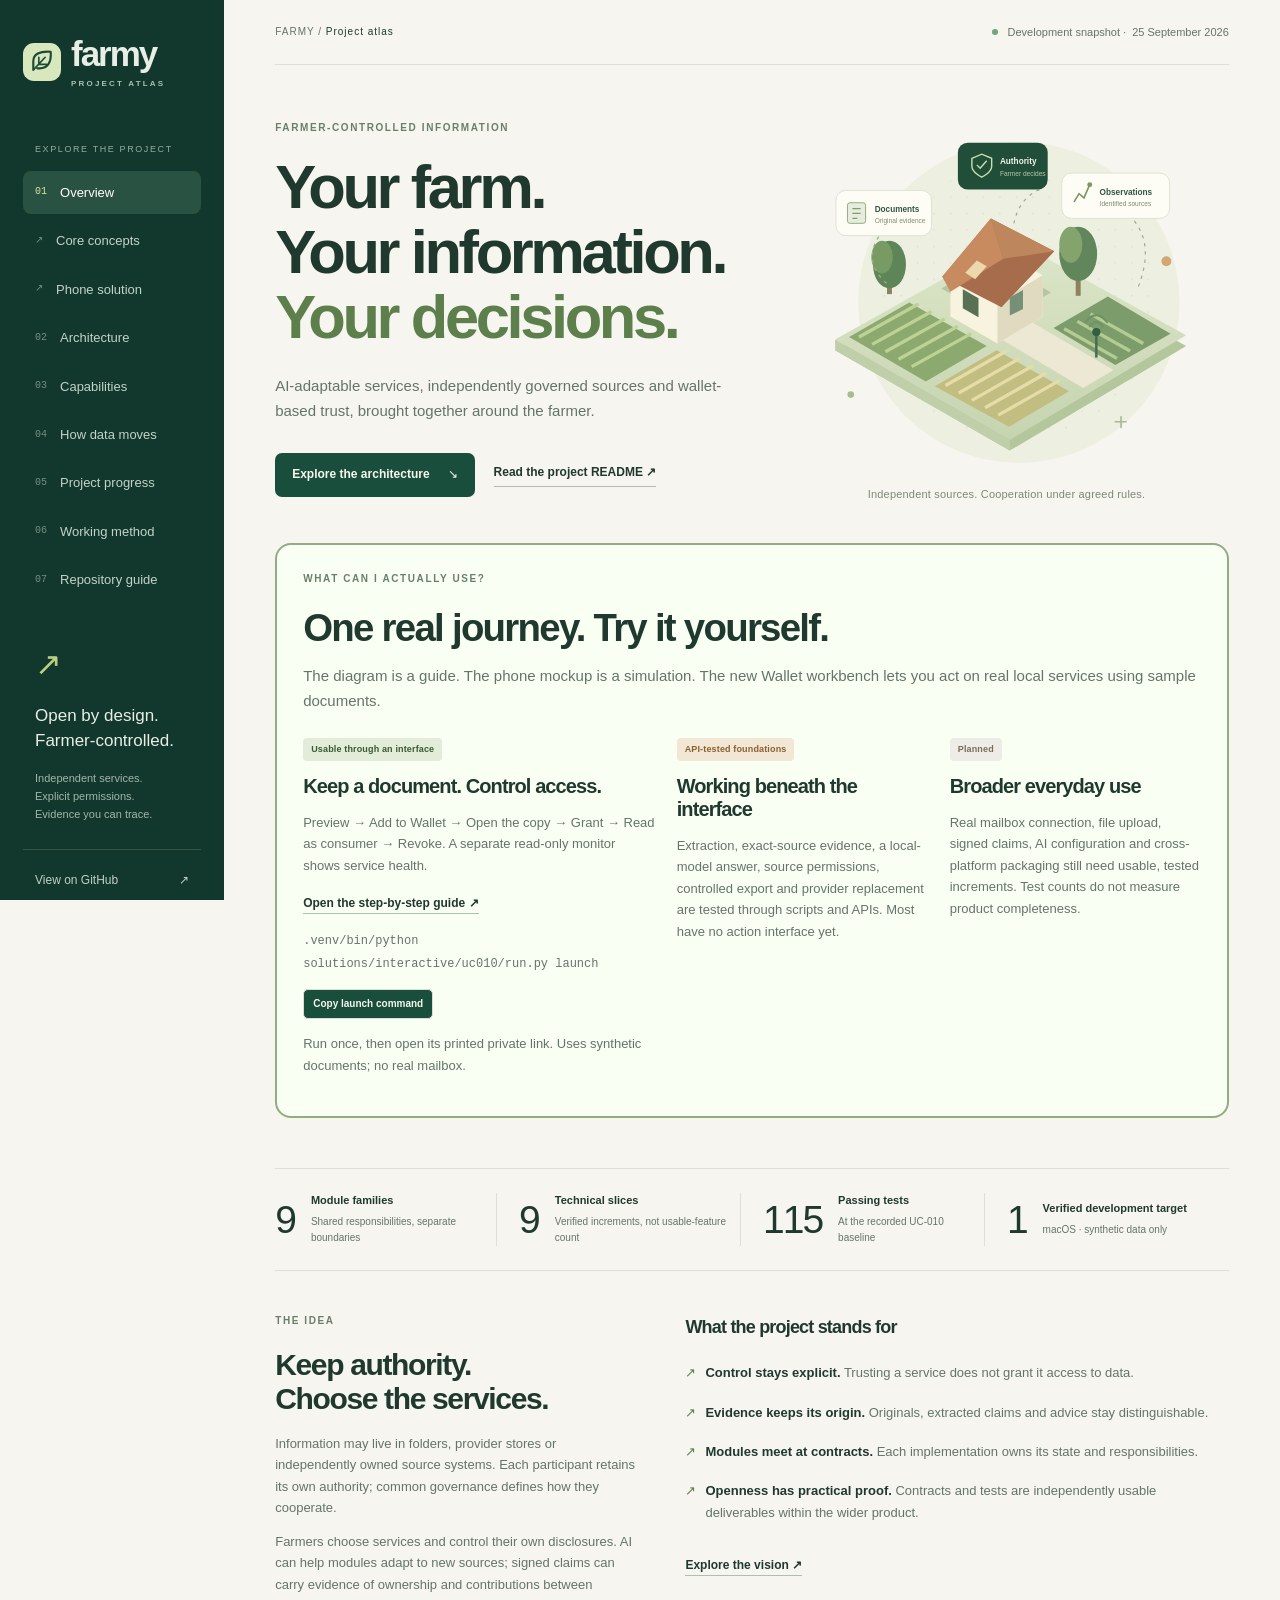
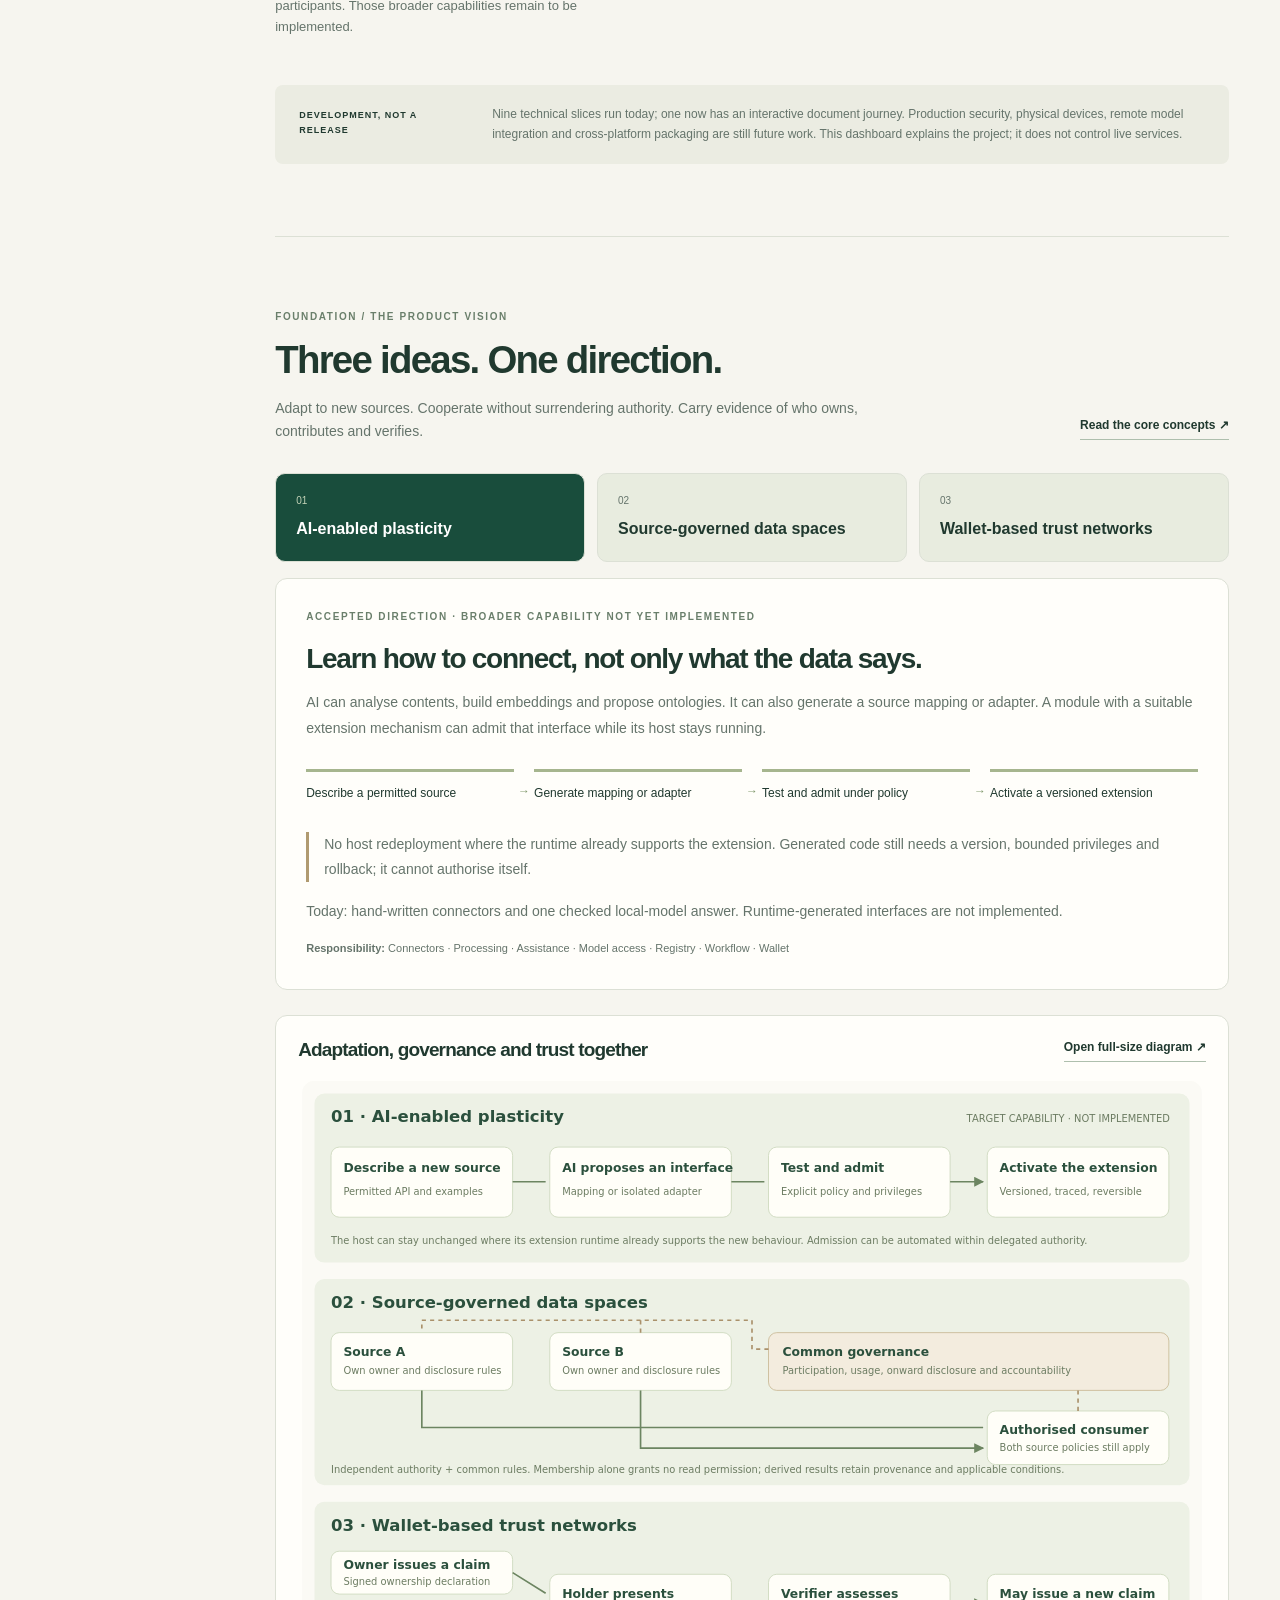
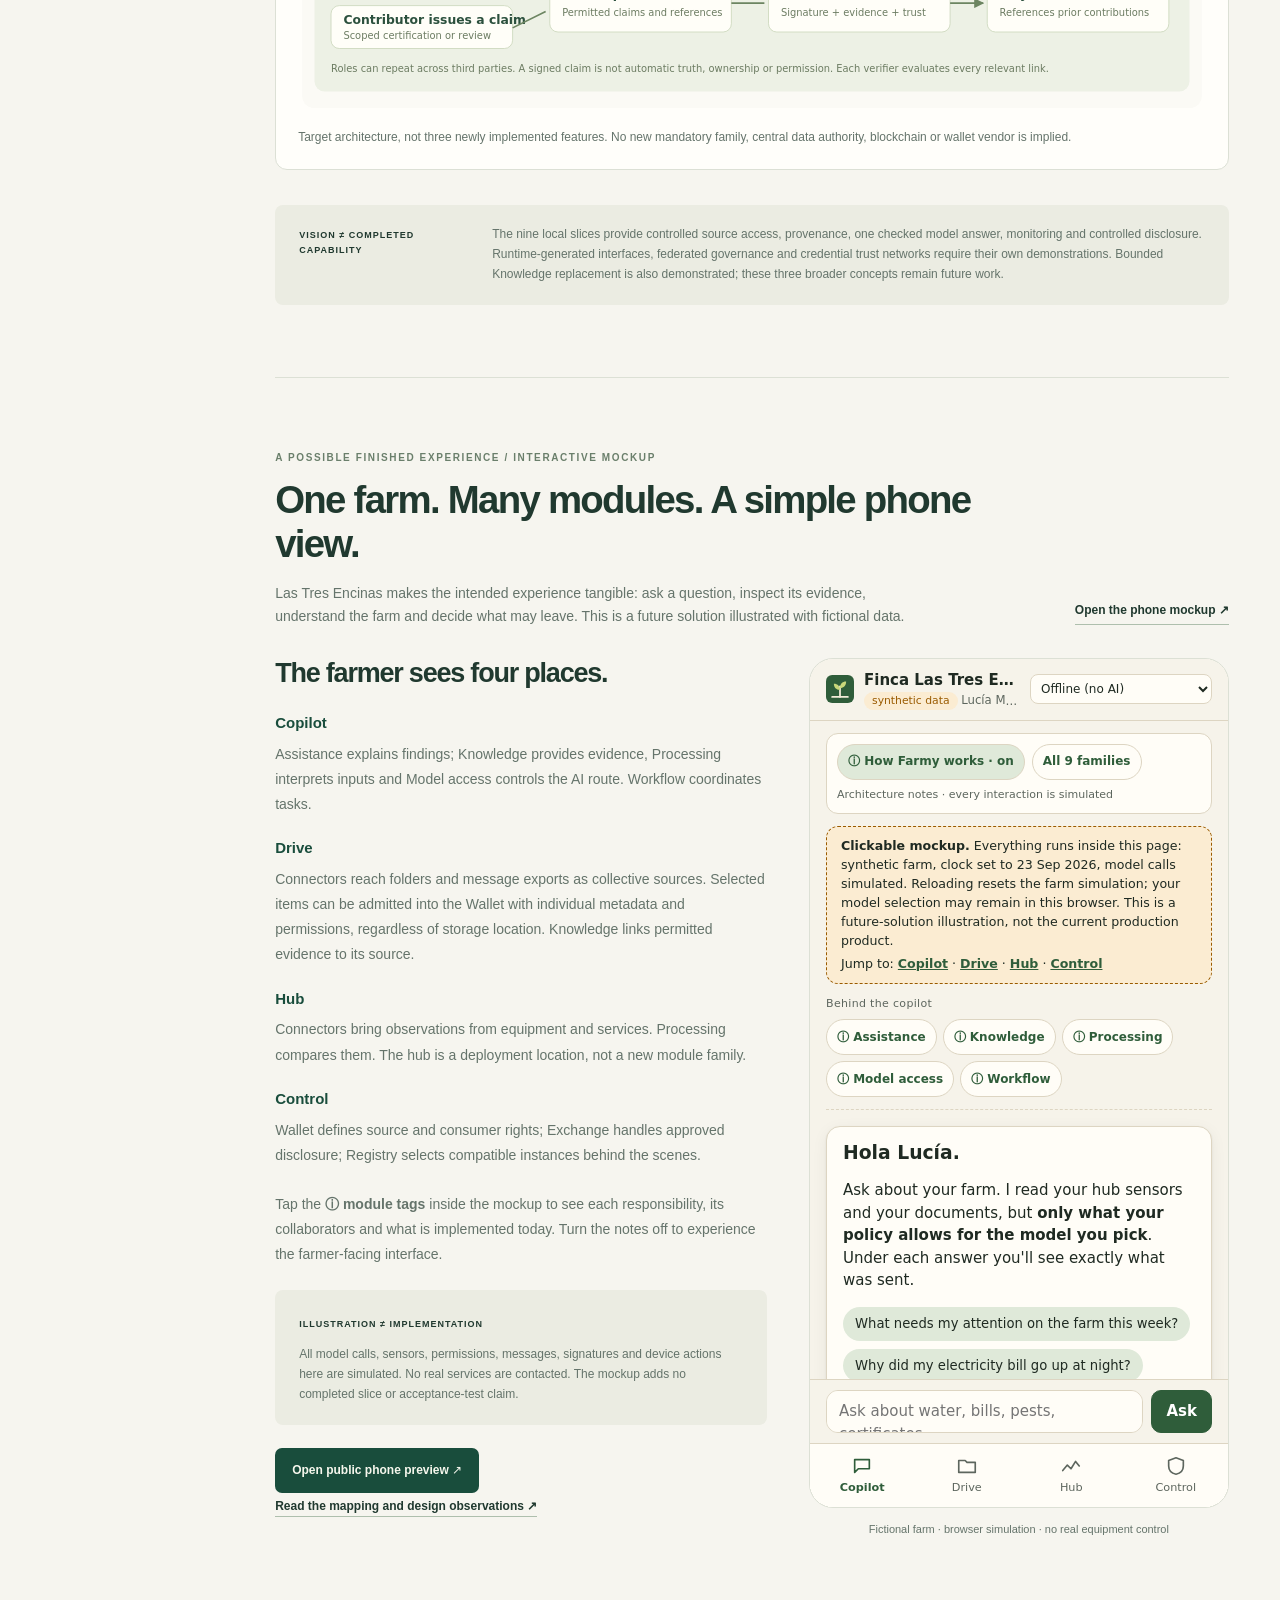
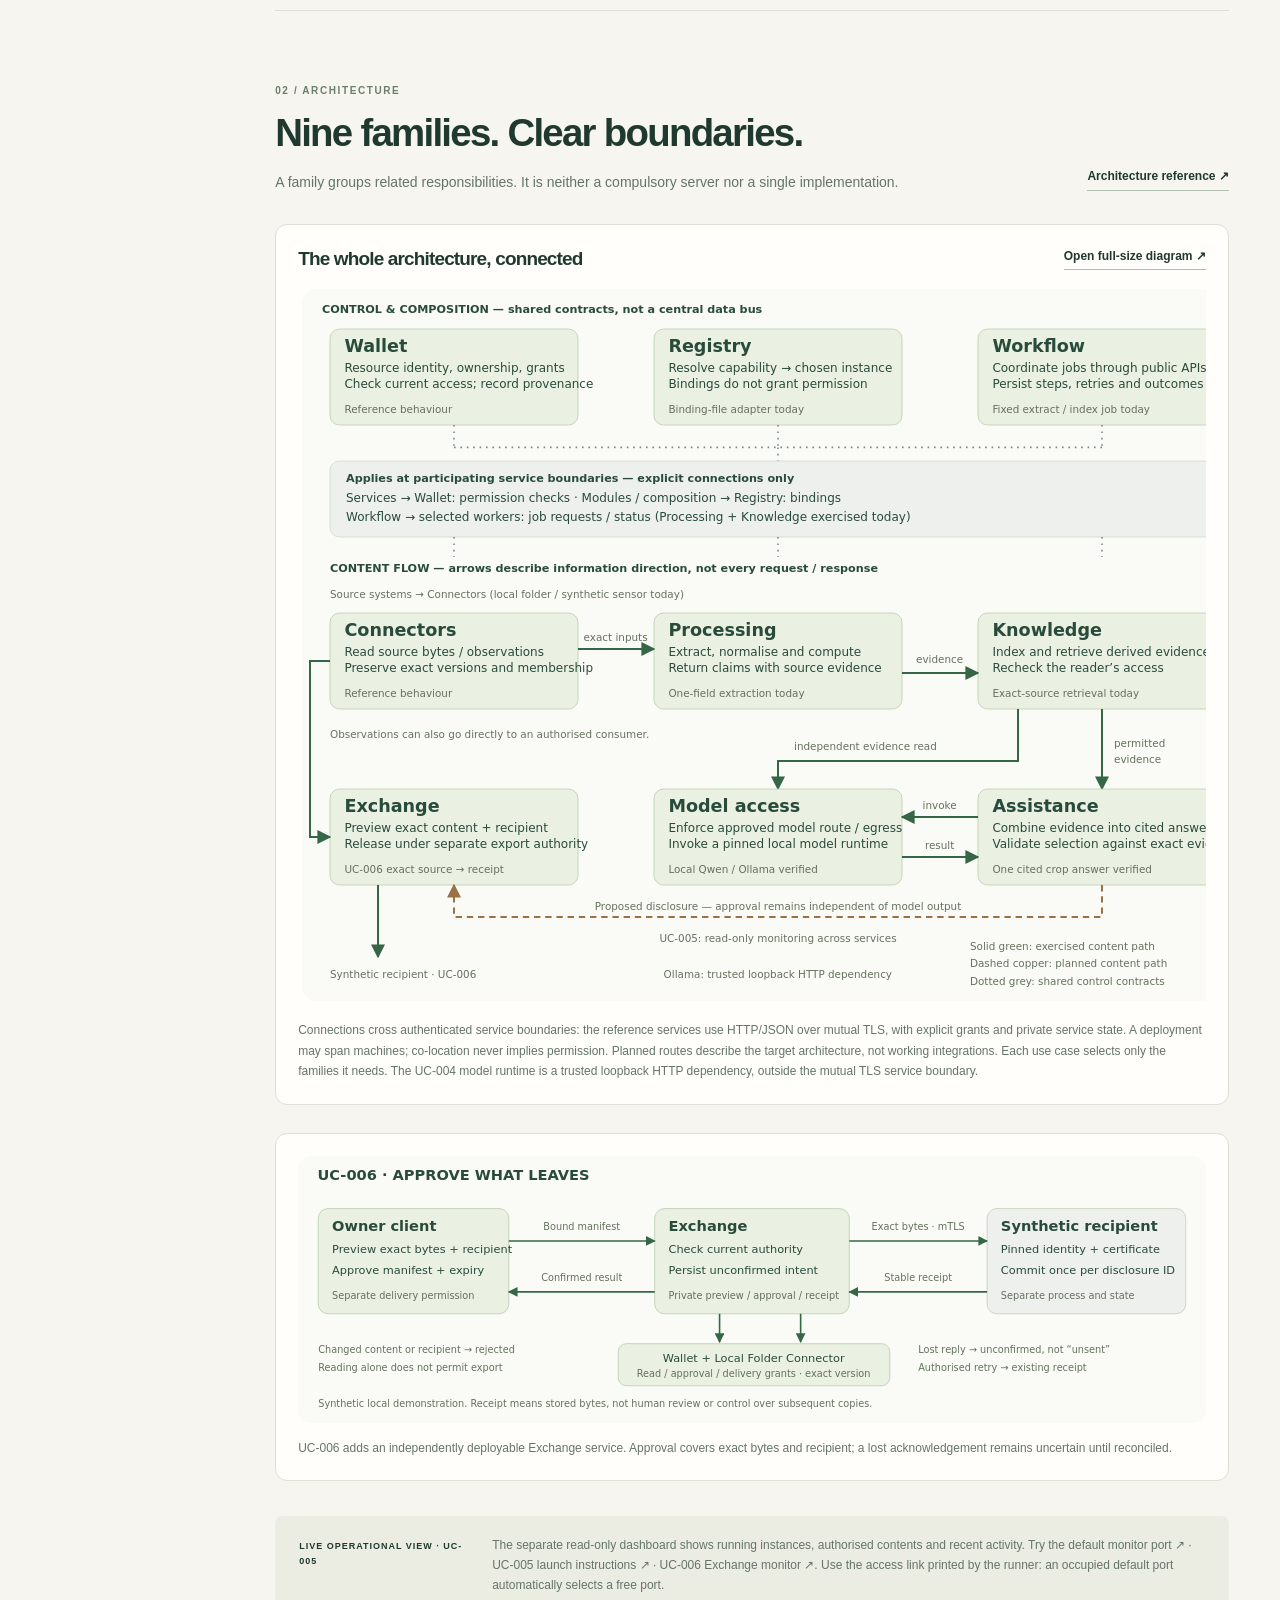
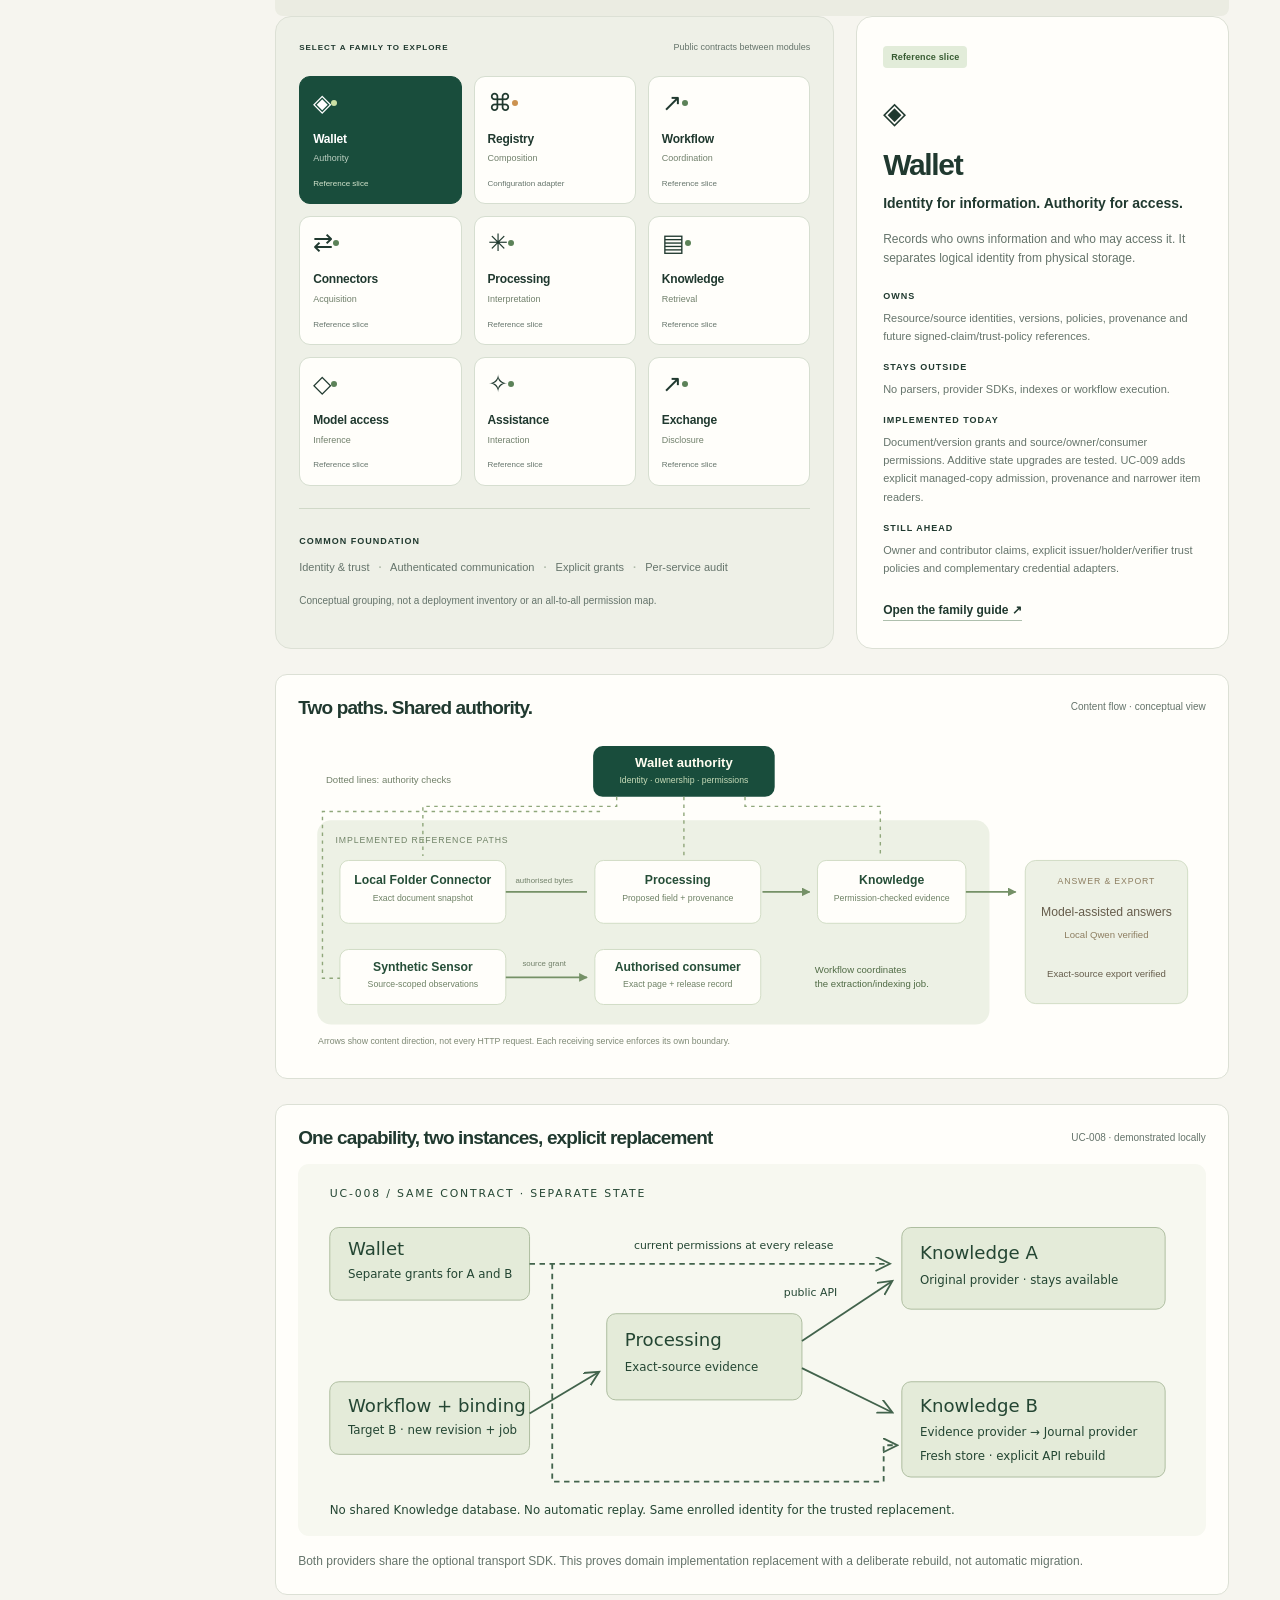
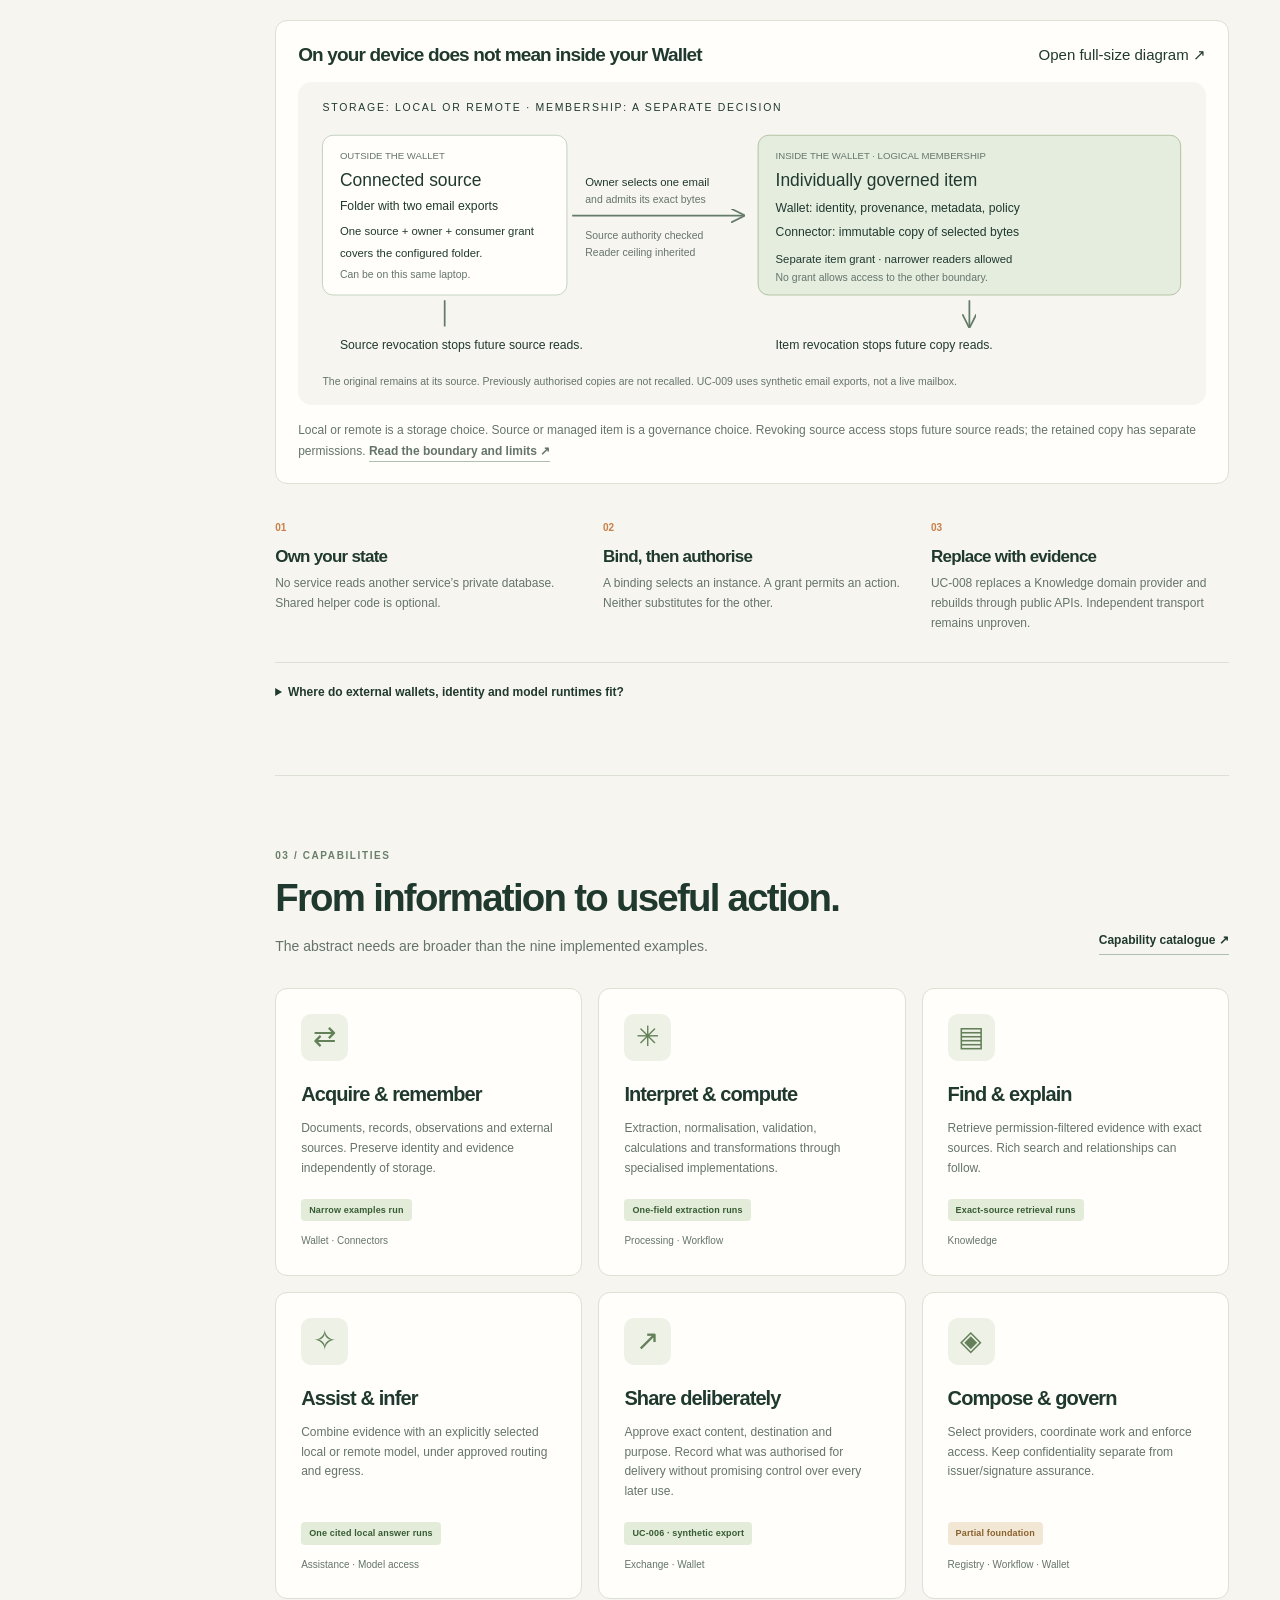
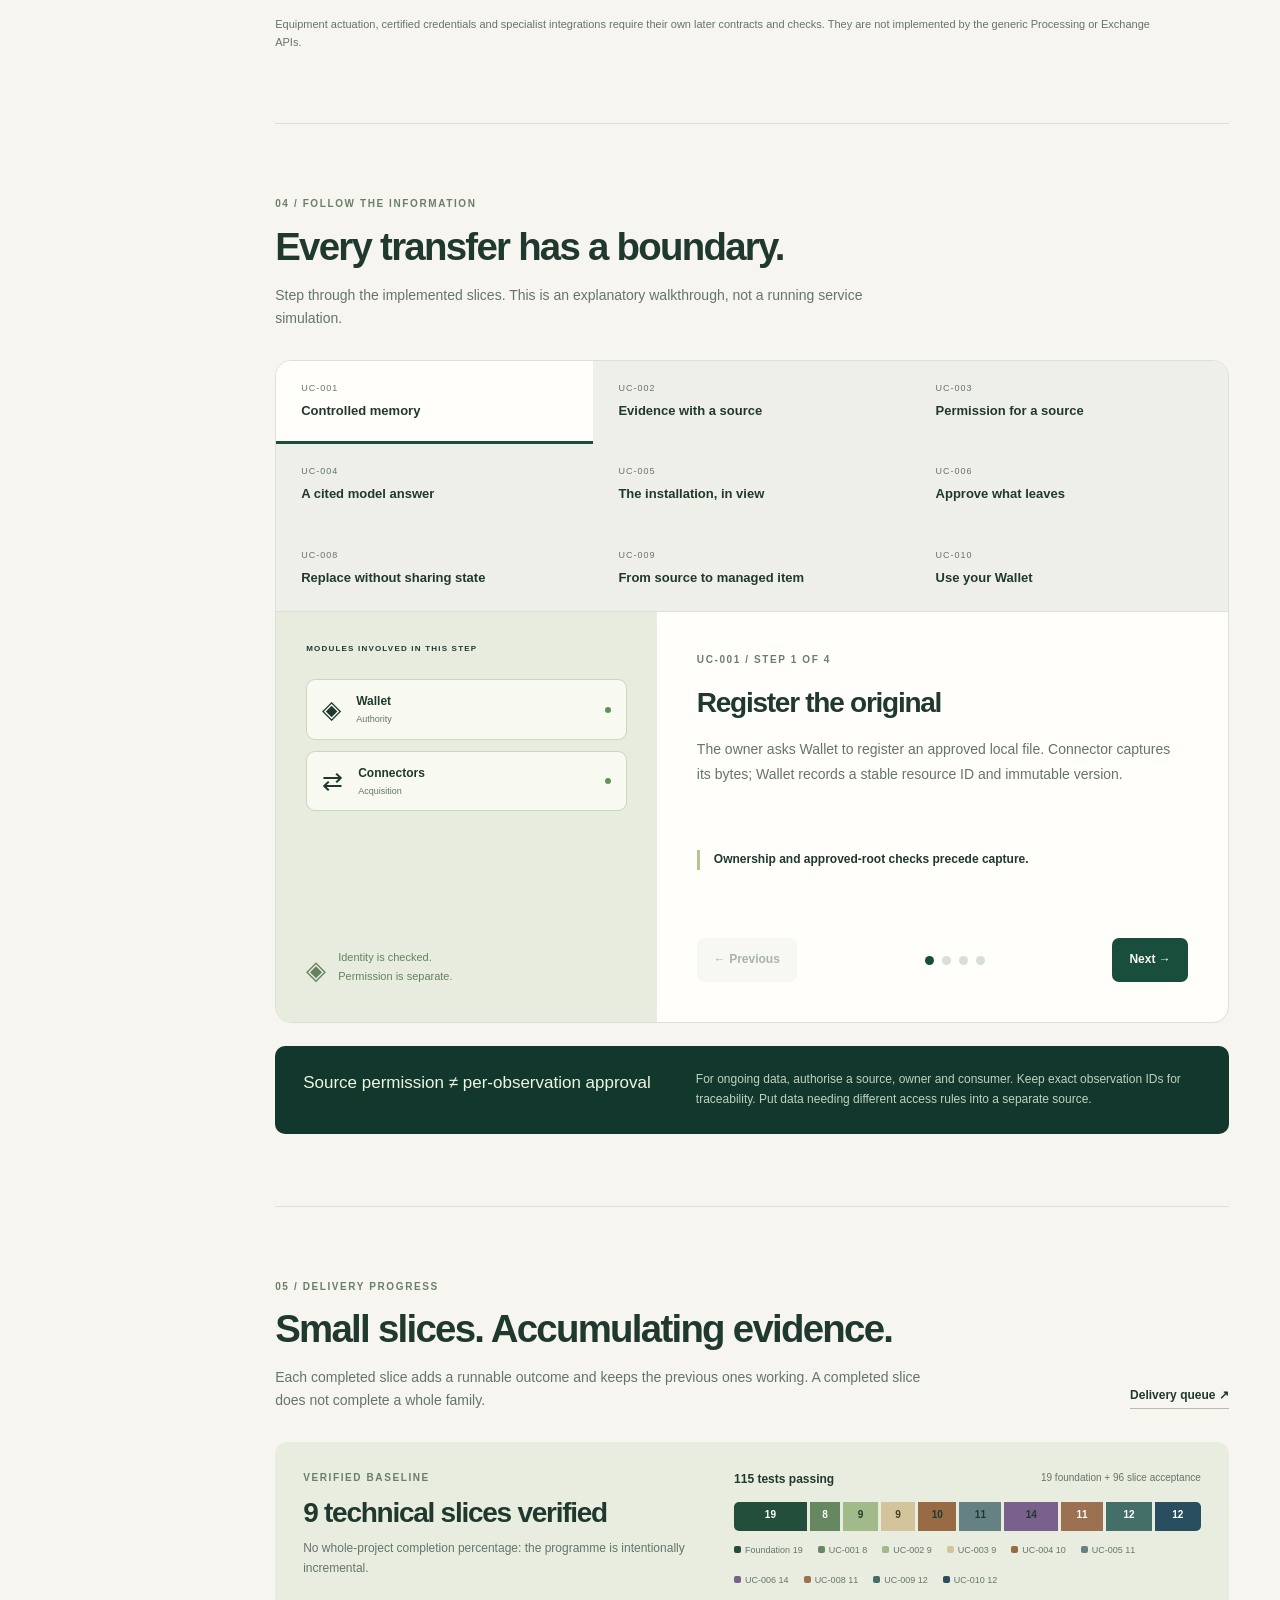
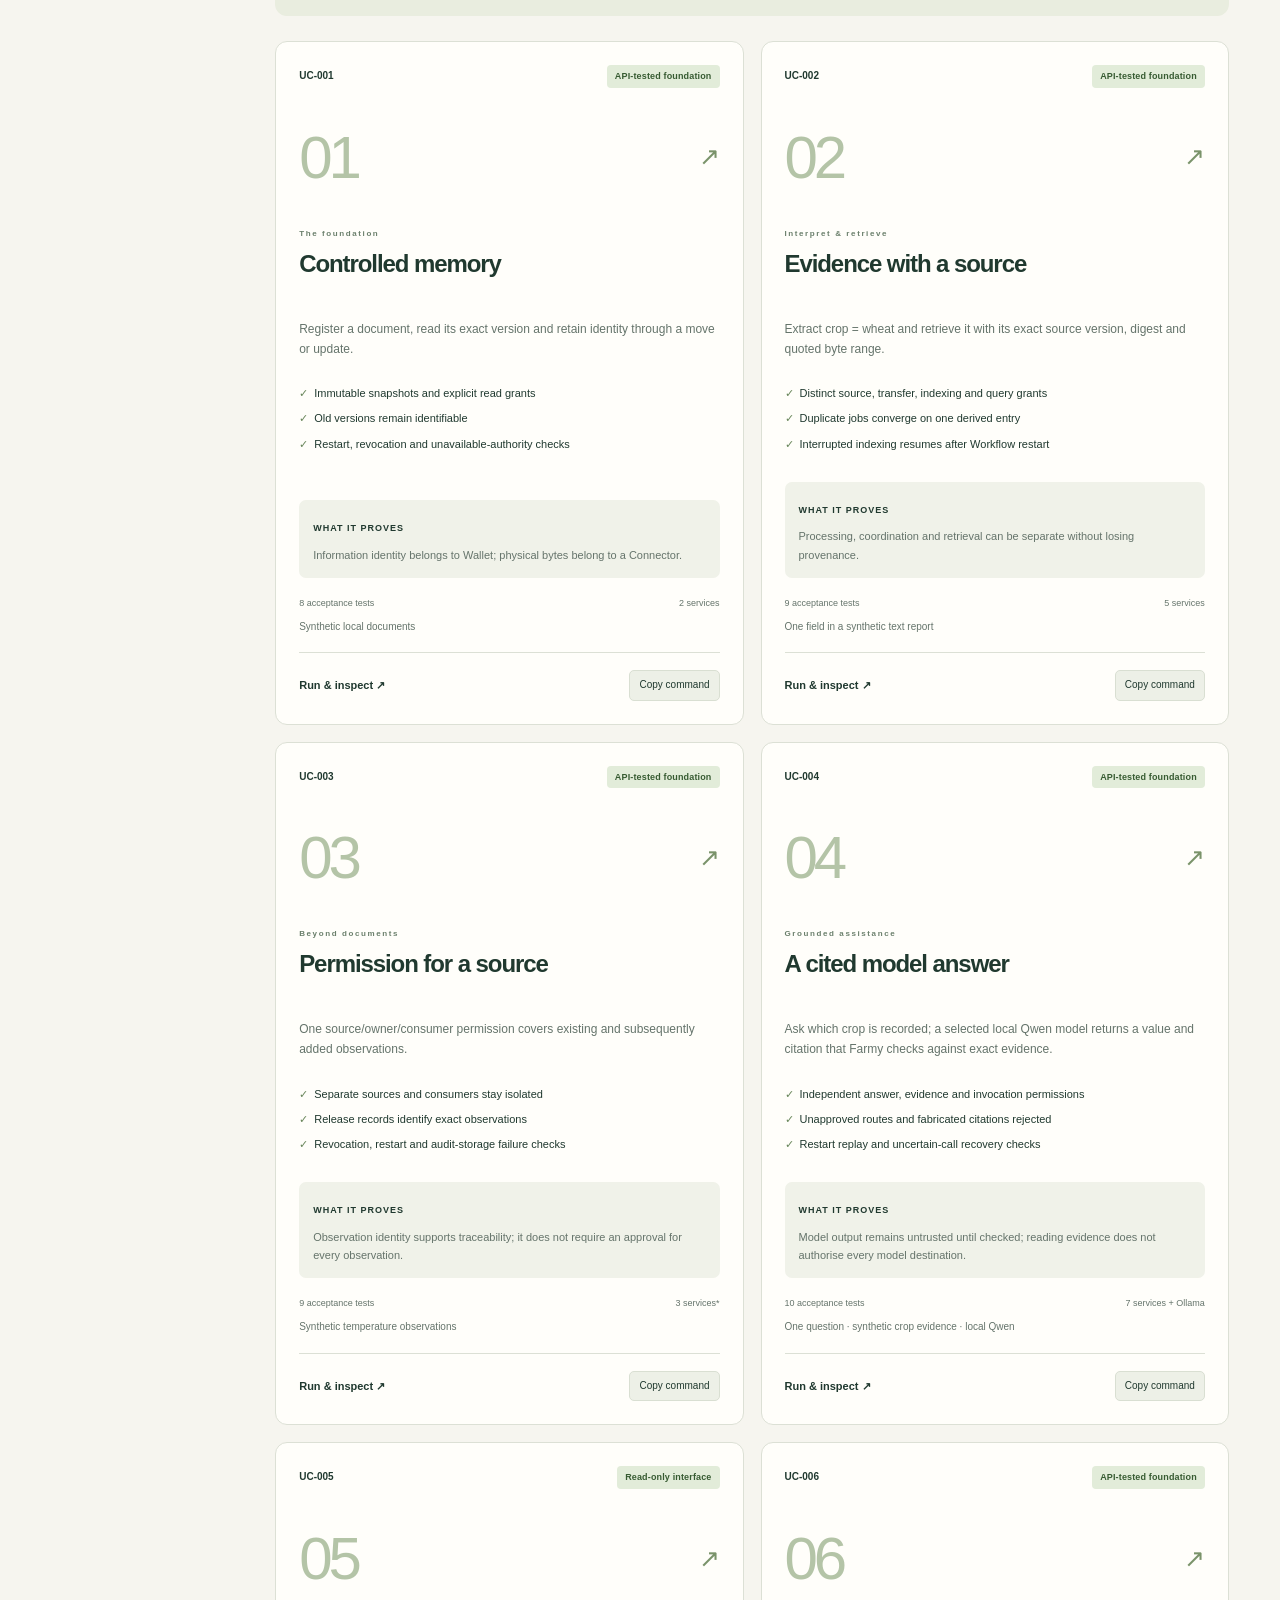
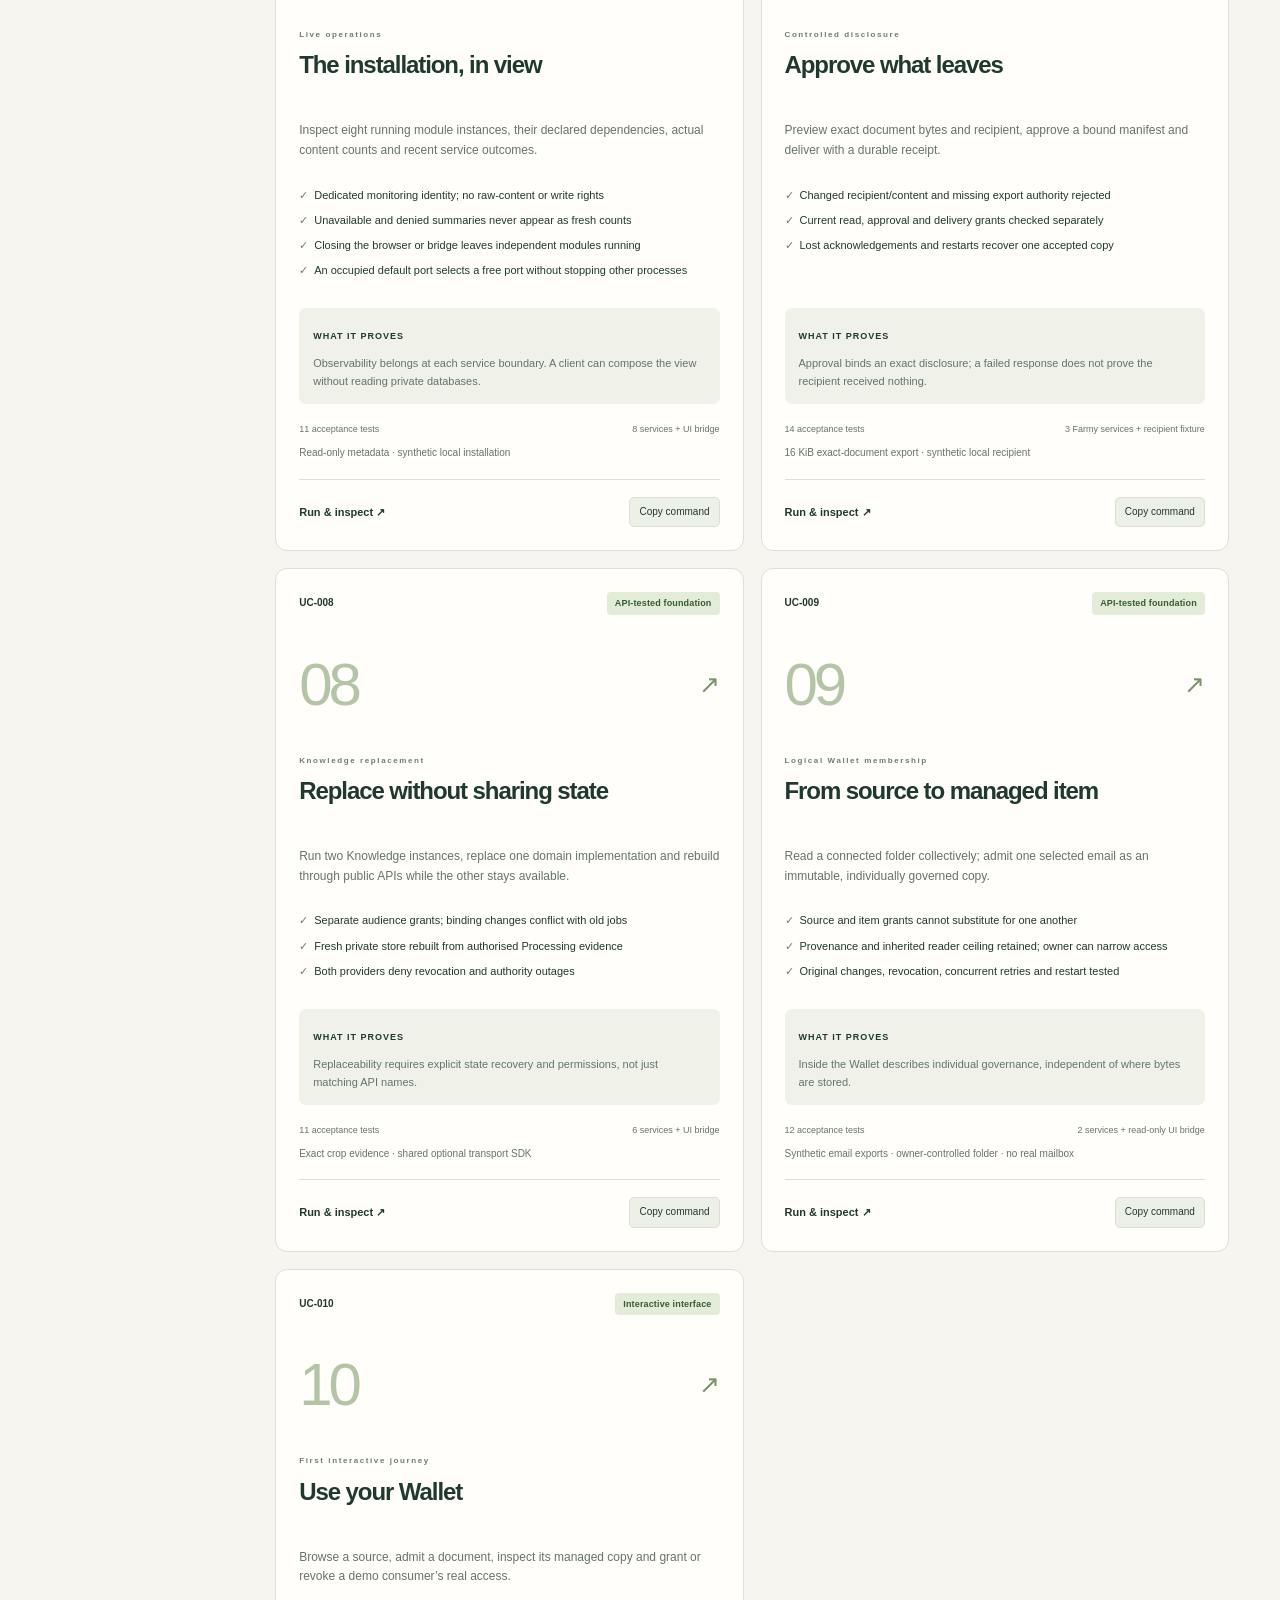
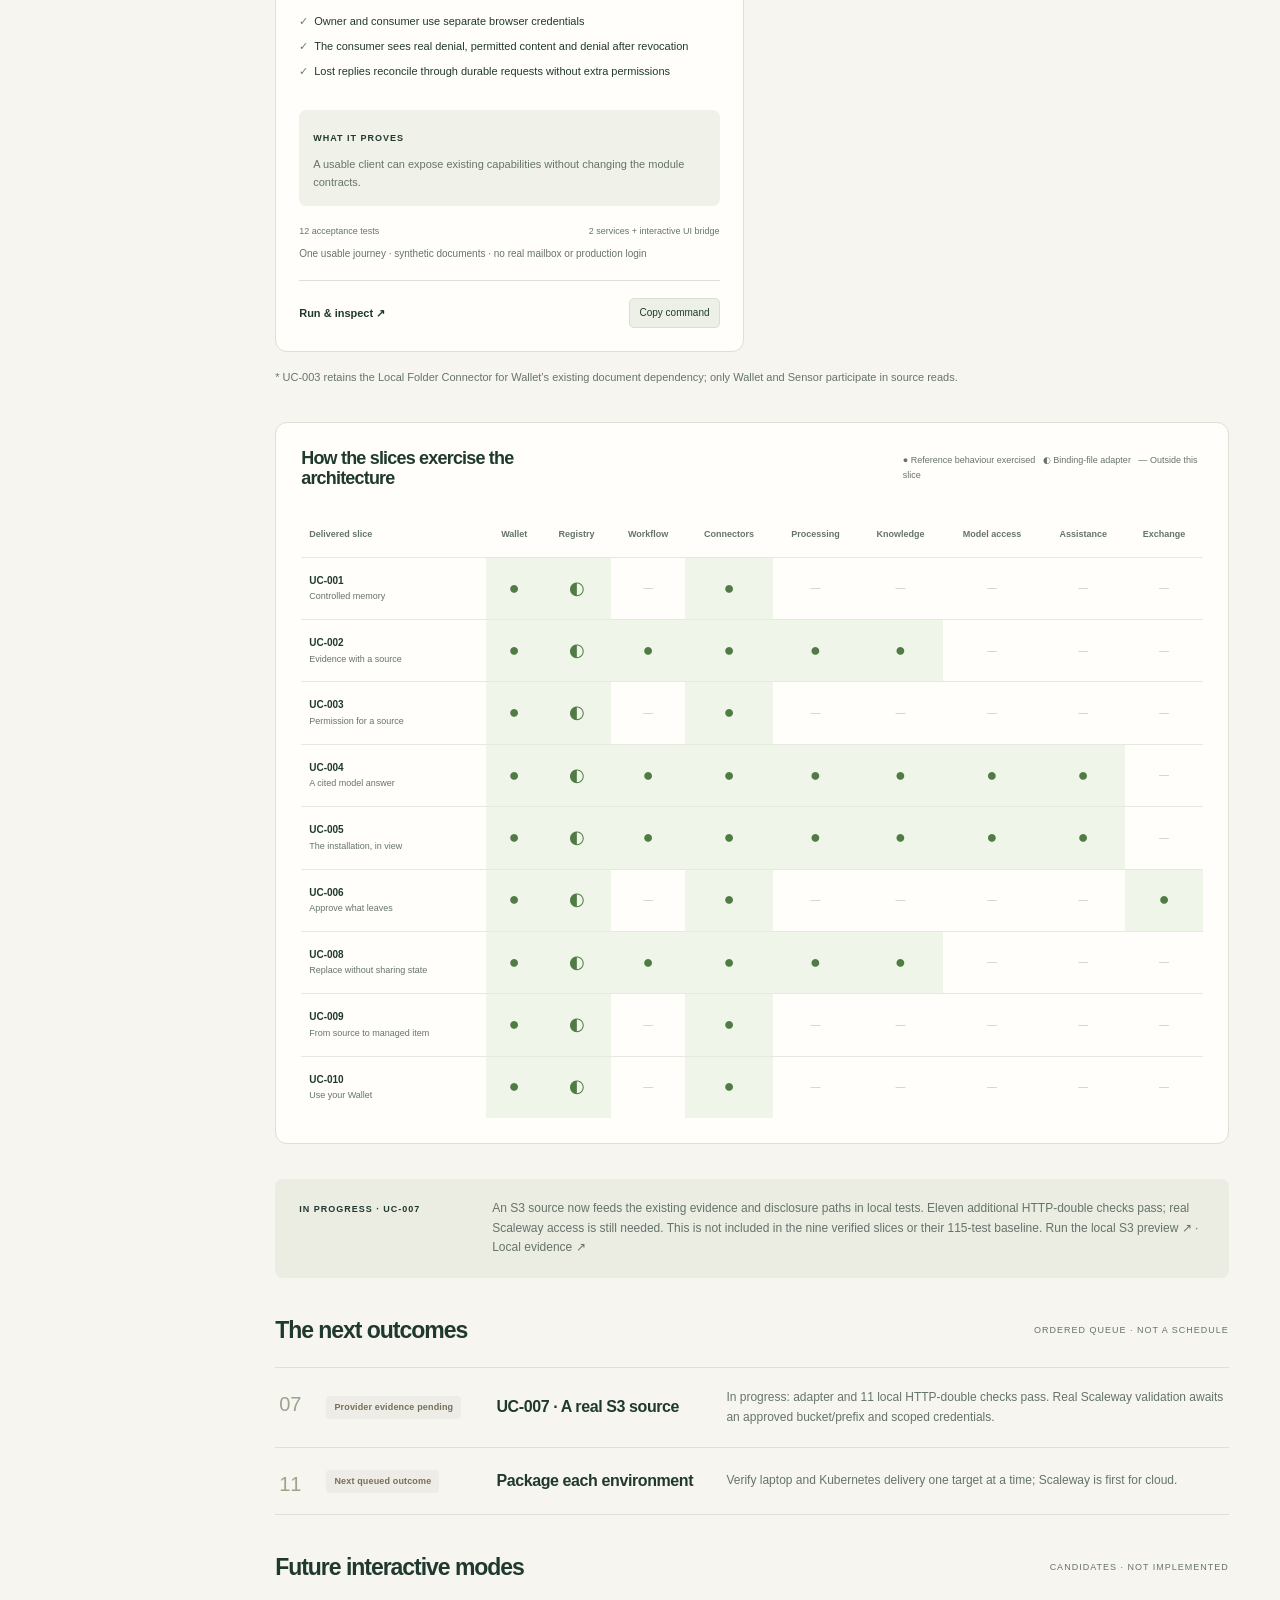
==== commit fc50d269: "Add usable Wallet journey with separate owner and consumer views" ====
--- a/dashboard/index.html
+++ b/dashboard/index.html
@@ -4,8 +4,8 @@
   <meta charset="utf-8"><meta name="viewport" content="width=device-width, initial-scale=1">
   <meta name="description" content="Explore Farmy: AI-enabled plasticity, source-governed data spaces, wallet trust networks and verified development slices.">
   <meta name="theme-color" content="#153d32"><title>Farmy — Project atlas</title>
-  <link rel="icon" href="assets/mark.svg" type="image/svg+xml"><link rel="stylesheet" href="styles.css">
-  <script src="data.js" defer></script><script src="app.js" defer></script>
+  <link rel="icon" href="assets/mark.svg" type="image/svg+xml"><link rel="stylesheet" href="styles.css?v=uc010">
+  <script src="data.js?v=uc010" defer></script><script src="app.js?v=uc010" defer></script>
 </head>
 <body>
 <a class="skip" href="#main">Skip to content</a>
@@ -33,16 +33,17 @@
       <div class="hero-copy"><span class="eyebrow">FARMER-CONTROLLED INFORMATION</span><h1 id="overview-title">Your farm.<br>Your information.<br><em>Your decisions.</em></h1><p>AI-adaptable services, independently governed sources and wallet-based trust, brought together around the farmer.</p><div class="hero-actions"><a class="button primary" href="#architecture">Explore the architecture <span>↘</span></a><a class="text-link" href="../README.md">Read the project README ↗</a></div></div>
       <figure class="hero-art"><img src="assets/farm-landscape.svg" alt="Illustrated farm with fields, a barn and connected information sources surrounding a farmer-controlled hub."><figcaption>Independent sources. Cooperation under agreed rules.</figcaption></figure>
     </div>
-    <div class="stats"><div><span class="stat-value">9</span><span>Module families<small>Shared responsibilities, separate boundaries</small></span></div><div><span class="stat-value" id="slice-count">8</span><span>Runnable slices<small>Small end-to-end development outcomes</small></span></div><div><span class="stat-value" id="test-count">103</span><span>Passing tests<small>At the recorded UC-009 baseline</small></span></div><div><span class="stat-value">1</span><span>Verified development target<small>macOS · synthetic data only</small></span></div></div>
+    <div class="usable-now" id="usable-now"><span class="eyebrow">WHAT CAN I ACTUALLY USE?</span><h2>One real journey. Try it yourself.</h2><p>The diagram is a guide. The phone mockup is a simulation. The new Wallet workbench lets you act on real local services using sample documents.</p><div class="maturity-grid"><article><span class="tag reference">Usable through an interface</span><h3>Keep a document. Control access.</h3><p>Preview → Add to Wallet → Open the copy → Grant → Read as consumer → Revoke. A separate read-only monitor shows service health.</p><a class="text-link" href="../solutions/interactive/uc010/README.md">Open the step-by-step guide ↗</a><p><code>.venv/bin/python solutions/interactive/uc010/run.py launch</code></p><button class="button primary copy-button" data-copy=".venv/bin/python solutions/interactive/uc010/run.py launch">Copy launch command</button><p>Run once, then open its printed private link. Uses synthetic documents; no real mailbox.</p></article><article><span class="tag adapter">API-tested foundations</span><h3>Working beneath the interface</h3><p>Extraction, exact-source evidence, a local-model answer, source permissions, controlled export and provider replacement are tested through scripts and APIs. Most have no action interface yet.</p></article><article><span class="tag planned">Planned</span><h3>Broader everyday use</h3><p>Real mailbox connection, file upload, signed claims, AI configuration and cross-platform packaging still need usable, tested increments. Test counts do not measure product completeness.</p></article></div></div>
+    <div class="stats"><div><span class="stat-value">9</span><span>Module families<small>Shared responsibilities, separate boundaries</small></span></div><div><span class="stat-value" id="slice-count">9</span><span>Technical slices<small>Verified increments, not usable-feature count</small></span></div><div><span class="stat-value" id="test-count">115</span><span>Passing tests<small>At the recorded UC-010 baseline</small></span></div><div><span class="stat-value">1</span><span>Verified development target<small>macOS · synthetic data only</small></span></div></div>
     <div class="overview-grid"><article class="intro-card"><span class="eyebrow">THE IDEA</span><h2>Keep authority.<br>Choose the services.</h2><p>Information may live in folders, provider stores or independently owned source systems. Each participant retains its own authority; common governance defines how they cooperate.</p><p>Farmers choose services and control their own disclosures. AI can help modules adapt to new sources; signed claims can carry evidence of ownership and contributions between participants. Those broader capabilities remain to be implemented.</p></article><article class="principles"><h3>What the project stands for</h3><ul><li><b>Control stays explicit.</b> Trusting a service does not grant it access to data.</li><li><b>Evidence keeps its origin.</b> Originals, extracted claims and advice stay distinguishable.</li><li><b>Modules meet at contracts.</b> Each implementation owns its state and responsibilities.</li><li><b>Openness has practical proof.</b> Contracts and tests are independently usable deliverables within the wider product.</li></ul><a class="text-link" href="../docs/vision.md">Explore the vision ↗</a></article></div>
-    <div class="notice"><span>DEVELOPMENT, NOT A RELEASE</span><p>Eight synthetic macOS slices run today. Production security, physical devices, remote model integration and cross-platform packaging are still future work. This dashboard explains the project; it does not control live services.</p></div>
+    <div class="notice"><span>DEVELOPMENT, NOT A RELEASE</span><p>Nine technical slices run today; one now has an interactive document journey. Production security, physical devices, remote model integration and cross-platform packaging are still future work. This dashboard explains the project; it does not control live services.</p></div>
   </section>
   <section id="concepts" class="section" aria-labelledby="concepts-title">
     <div class="section-heading"><div><span class="eyebrow">FOUNDATION / THE PRODUCT VISION</span><h2 id="concepts-title">Three ideas. One direction.</h2><p>Adapt to new sources. Cooperate without surrendering authority. Carry evidence of who owns, contributes and verifies.</p></div><a class="text-link" href="../docs/core-concepts.md">Read the core concepts ↗</a></div>
     <div class="concept-tabs" id="concept-tabs" role="group" aria-label="Explore a core concept"></div>
     <article id="concept-detail" class="concept-detail" aria-live="polite"></article>
     <figure class="path-diagram"><div><h3>Adaptation, governance and trust together</h3><a class="text-link" href="assets/core-concepts.svg" target="_blank" rel="noopener">Open full-size diagram ↗</a></div><div class="diagram-scroll"><img src="assets/core-concepts.svg" alt="AI proposes a source interface, validation and policy admit an extension. Independently controlled sources apply their policies alongside common data-space rules. Owners and contributors issue signed claims that holders present and verifiers assess; subsequent claims preserve those references."></div><figcaption class="concept-footnote">Target architecture, not three newly implemented features. No new mandatory family, central data authority, blockchain or wallet vendor is implied.</figcaption></figure>
-    <div class="notice"><span>VISION ≠ COMPLETED CAPABILITY</span><p>The eight local slices provide controlled source access, provenance, one checked model answer, monitoring and controlled disclosure. Runtime-generated interfaces, federated governance and credential trust networks require their own demonstrations. Bounded Knowledge replacement is also demonstrated; these three broader concepts remain future work.</p></div>
+    <div class="notice"><span>VISION ≠ COMPLETED CAPABILITY</span><p>The nine local slices provide controlled source access, provenance, one checked model answer, monitoring and controlled disclosure. Runtime-generated interfaces, federated governance and credential trust networks require their own demonstrations. Bounded Knowledge replacement is also demonstrated; these three broader concepts remain future work.</p></div>
   </section>
   <section id="phone-solution" class="section" aria-labelledby="phone-solution-title">
     <div class="section-heading"><div><span class="eyebrow">A POSSIBLE FINISHED EXPERIENCE / INTERACTIVE MOCKUP</span><h2 id="phone-solution-title">One farm. Many modules. A simple phone view.</h2><p>Las Tres Encinas makes the intended experience tangible: ask a question, inspect its evidence, understand the farm and decide what may leave. This is a future solution illustrated with fictional data.</p></div><a class="text-link" href="mock/index.html" target="_blank" rel="noopener">Open the phone mockup ↗</a></div>
@@ -67,7 +68,7 @@
     <details class="explain"><summary>Where do external wallets, identity and model runtimes fit?</summary><p>Identity/trust infrastructure and model runtimes can be external dependencies. An attached credential wallet may store, sign, present or verify selected data; it does not automatically replace FarmWallet’s resource and policy authority. The client UI is also replaceable and owns no background execution.</p><a href="../docs/decisions/0012-source-permissions-and-wallet-complements.md">Read the accepted boundaries ↗</a></details>
   </section>
   <section id="capabilities" class="section" aria-labelledby="capabilities-title">
-    <div class="section-heading"><div><span class="eyebrow">03 / CAPABILITIES</span><h2 id="capabilities-title">From information to useful action.</h2><p>The abstract needs are broader than the eight implemented examples.</p></div><a class="text-link" href="../docs/capability-review.md">Capability catalogue ↗</a></div>
+    <div class="section-heading"><div><span class="eyebrow">03 / CAPABILITIES</span><h2 id="capabilities-title">From information to useful action.</h2><p>The abstract needs are broader than the nine implemented examples.</p></div><a class="text-link" href="../docs/capability-review.md">Capability catalogue ↗</a></div>
     <div class="capability-grid">
       <article><span class="cap-icon">⇄</span><h3>Acquire & remember</h3><p>Documents, records, observations and external sources. Preserve identity and evidence independently of storage.</p><span class="tag reference">Narrow examples run</span><small>Wallet · Connectors</small></article>
       <article><span class="cap-icon">✳</span><h3>Interpret & compute</h3><p>Extraction, normalisation, validation, calculations and transformations through specialised implementations.</p><span class="tag reference">One-field extraction runs</span><small>Processing · Workflow</small></article>
@@ -85,10 +86,10 @@
   </section>
   <section id="progress" class="section" aria-labelledby="progress-title">
     <div class="section-heading"><div><span class="eyebrow">05 / DELIVERY PROGRESS</span><h2 id="progress-title">Small slices. Accumulating evidence.</h2><p>Each completed slice adds a runnable outcome and keeps the previous ones working. A completed slice does not complete a whole family.</p></div><a class="text-link" href="../docs/delivery-backlog.md">Delivery queue ↗</a></div>
-    <div class="progress-summary"><div><span class="eyebrow">VERIFIED BASELINE</span><h3 id="delivered-count">8 slices delivered</h3><p>No whole-project completion percentage: the programme is intentionally incremental.</p></div><div class="tests-chart"><div class="chart-title"><strong id="passing-count">103 tests passing</strong><span id="test-breakdown">19 foundation + 84 slice acceptance</span></div><div class="test-bars" id="test-bars" role="img" aria-label="103 passing tests: 19 foundation, 8 UC-001, 9 UC-002, 9 UC-003, 10 UC-004, 11 UC-005, 14 UC-006, 11 UC-008, 12 UC-009"></div><div class="chart-legend" id="test-legend"></div></div></div>
+    <div class="progress-summary"><div><span class="eyebrow">VERIFIED BASELINE</span><h3 id="delivered-count">9 technical slices verified</h3><p>No whole-project completion percentage: the programme is intentionally incremental.</p></div><div class="tests-chart"><div class="chart-title"><strong id="passing-count">115 tests passing</strong><span id="test-breakdown">19 foundation + 96 slice acceptance</span></div><div class="test-bars" id="test-bars" role="img" aria-label="115 passing tests: 19 foundation, 8 UC-001, 9 UC-002, 9 UC-003, 10 UC-004, 11 UC-005, 14 UC-006, 11 UC-008, 12 UC-009, 12 UC-010"></div><div class="chart-legend" id="test-legend"></div></div></div>
     <div class="slice-cards" id="slice-cards"></div><p class="section-footnote">* UC-003 retains the Local Folder Connector for Wallet’s existing document dependency; only Wallet and Sensor participate in source reads.</p>
     <div class="matrix-wrap"><div class="matrix-heading"><h3>How the slices exercise the architecture</h3><span>● Reference behaviour exercised &nbsp; ◐ Binding-file adapter &nbsp; — Outside this slice</span></div><div class="table-scroll"><table id="coverage-table"><caption class="sr-only">Implemented slice participation across the nine module families. Participation does not mean the entire family is complete. All slices inherit the Registry binding-file adapter; none implements a Registry server.</caption></table></div></div>
-    <div class="notice"><span>IN PROGRESS · UC-007</span><p>An S3 source now feeds the existing evidence and disclosure paths in local tests. Eleven additional HTTP-double checks pass; real Scaleway access is still needed. This is not included in the eight completed slices or their 103-test baseline. <a href="../solutions/s3-source/uc007/README.md">Run the local S3 preview ↗</a> · <a href="https://github.com/cgrbxl/farmy/commit/e82e0cf" target="_blank" rel="noopener">Local evidence ↗</a></p></div>
+    <div class="notice"><span>IN PROGRESS · UC-007</span><p>An S3 source now feeds the existing evidence and disclosure paths in local tests. Eleven additional HTTP-double checks pass; real Scaleway access is still needed. This is not included in the nine verified slices or their 115-test baseline. <a href="../solutions/s3-source/uc007/README.md">Run the local S3 preview ↗</a> · <a href="https://github.com/cgrbxl/farmy/commit/e82e0cf" target="_blank" rel="noopener">Local evidence ↗</a></p></div>
     <div class="next-heading"><h3>The next outcomes</h3><span>ORDERED QUEUE · NOT A SCHEDULE</span></div><div id="next-queue" class="next-queue"></div>
     <div class="next-heading"><h3>Future interactive modes</h3><span>CANDIDATES · NOT IMPLEMENTED</span></div><p>Gradually add authorised actions across the nine families. The live monitor remains read-only; real Scaleway validation is pending; controlled disclosure is demonstrated in UC-006. <a href="../docs/interactive-modules.md">Interaction plan and acceptance criteria ↗</a></p><div id="interactive-backlog" class="next-queue"></div>
     <div class="platforms"><div><span class="eyebrow">DEPLOYMENT HORIZON</span><h3>Common contracts.<br>Different environments.</h3></div><div class="platform"><strong>macOS</strong><span class="tag reference">Synthetic runtime verified</span></div><div class="platform"><strong>Windows / Linux</strong><span class="tag planned">Packaging unverified</span></div><div class="platform"><strong>Cloud Kubernetes</strong><span class="tag planned">Scaleway first · deferred</span></div></div>
@@ -100,7 +101,7 @@
   </section>
   <section id="repository" class="section" aria-labelledby="repository-title">
     <div class="section-heading"><div><span class="eyebrow">07 / FIND YOUR WAY</span><h2 id="repository-title">A shared blueprint. Runnable proof.</h2><p>The contracts can support independent implementations. The reference solutions show a narrow path working today.</p></div></div>
-    <div class="repo-layout"><div class="repo-tree"><a href="../README.md"><code>README.md</code><span>Purpose & starting point ↗</span></a><a href="../docs/module-architecture.md"><code>docs/</code><span>Architecture, decisions & method ↗</span></a><a href="../contracts/README.md"><code>contracts/</code><span>Versioned public interfaces ↗</span></a><a href="../modules/README.md"><code>modules/</code><span>Family guides & implementations ↗</span></a><a href="../solutions/README.md"><code>solutions/</code><span>Use cases, demos & composition ↗</span></a><a href="../conformance/README.md"><code>conformance/</code><span>Acceptance & compatibility checks ↗</span></a><a href="../deployments/README.md"><code>deployments/</code><span>Environment profiles; not installers ↗</span></a><a href="../sdk/README.md"><code>sdk/</code><span>Optional integration helpers ↗</span></a></div><div class="repo-action"><span class="eyebrow">TRY THE BASELINE</span><h3>Run all eight paths.</h3><p>From the repository root, with the documented Python environment installed:</p><div class="command"><code>.venv/bin/python scripts/verify.py --with-local-model</code><button class="copy-button" data-copy=".venv/bin/python scripts/verify.py --with-local-model" aria-label="Copy verification command">Copy</button></div><p class="small">Runs the foundation and all slice tests, documentation checks and eight self-cleaning demos. UC-004 requires installed Ollama and qwen2.5:3b. This page never executes commands.</p><a class="button primary" href="../solutions/assisted-answer/uc004/README.md">Setup & run instructions ↗</a></div></div>
+    <div class="repo-layout"><div class="repo-tree"><a href="../README.md"><code>README.md</code><span>Purpose & starting point ↗</span></a><a href="../docs/module-architecture.md"><code>docs/</code><span>Architecture, decisions & method ↗</span></a><a href="../contracts/README.md"><code>contracts/</code><span>Versioned public interfaces ↗</span></a><a href="../modules/README.md"><code>modules/</code><span>Family guides & implementations ↗</span></a><a href="../solutions/README.md"><code>solutions/</code><span>Use cases, demos & composition ↗</span></a><a href="../conformance/README.md"><code>conformance/</code><span>Acceptance & compatibility checks ↗</span></a><a href="../deployments/README.md"><code>deployments/</code><span>Environment profiles; not installers ↗</span></a><a href="../sdk/README.md"><code>sdk/</code><span>Optional integration helpers ↗</span></a></div><div class="repo-action"><span class="eyebrow">TRY THE BASELINE</span><h3>Verify all nine technical paths.</h3><p>From the repository root, with the documented Python environment installed:</p><div class="command"><code>.venv/bin/python scripts/verify.py --with-local-model</code><button class="copy-button" data-copy=".venv/bin/python scripts/verify.py --with-local-model" aria-label="Copy verification command">Copy</button></div><p class="small">Runs the foundation and all slice tests, documentation checks and nine self-cleaning demos. UC-004 requires installed Ollama and qwen2.5:3b. This page never executes commands.</p><a class="button primary" href="../solutions/assisted-answer/uc004/README.md">Setup & run instructions ↗</a></div></div>
   </section>
   <footer><a class="footer-brand" href="#overview">farmy</a><p>An altruistic, open project. Sharing improvements is encouraged.</p><div><a href="../LICENSE">Apache 2.0</a><a href="https://github.com/cgrbxl/farmy">GitHub ↗</a><a id="baseline-link" href="https://github.com/cgrbxl/farmy/commit/3d93d4d">Evidence baseline ↗</a></div><p class="small">Curated documentation snapshot, not live telemetry. No analytics, external fonts or runtime service access.</p></footer>
 </main><div id="copy-status" class="toast" role="status"></div>
--- a/dashboard/styles.css
+++ b/dashboard/styles.css
@@ -32,3 +32,5 @@
 .phone-solution-layout{display:grid;grid-template-columns:minmax(0,1fr) 420px;gap:42px;align-items:start}.phone-solution-story h3{font-size:27px;margin-bottom:22px}.phone-solution-story dl{margin:0 0 24px}.phone-solution-story dt{font-size:15px;font-weight:650;margin-top:19px;color:var(--green)}.phone-solution-story dd{margin:6px 0 0;font-size:14px;line-height:1.8;color:var(--muted)}.phone-solution-story>p{font-size:14px;line-height:1.8}.phone-solution-story .notice{display:block;margin:23px 0}.phone-solution-story .notice p{margin-top:10px}.phone-solution-preview iframe{display:block;width:100%;height:850px;border:1px solid var(--line);border-radius:24px;background:#f6f3ea}.phone-solution-preview>p{font-size:11px;color:var(--muted);text-align:center;margin-top:12px}@media(max-width:1150px){.phone-solution-layout{grid-template-columns:1fr}.phone-solution-preview{max-width:420px;width:100%;margin:auto}}@media(max-width:480px){.phone-solution-preview iframe{height:760px;border-radius:14px}}
 
 .uc9{background:#446f68;color:white}
+
+.uc10{background:#294e60;color:white}.usable-now{margin:40px 0;padding:26px;border:2px solid #91ab82;border-radius:16px;background:#fafff3}.usable-now>p{margin:14px 0 22px}.maturity-grid{display:grid;grid-template-columns:1.4fr 1fr 1fr;gap:22px}.maturity-grid article{min-width:0}.maturity-grid h3{font-size:20px;margin:14px 0}.maturity-grid p{font-size:13px;margin:14px 0}.maturity-grid code{overflow-wrap:anywhere;font-size:12px}@media(max-width:900px){.maturity-grid{grid-template-columns:1fr}.usable-now{padding:20px}}
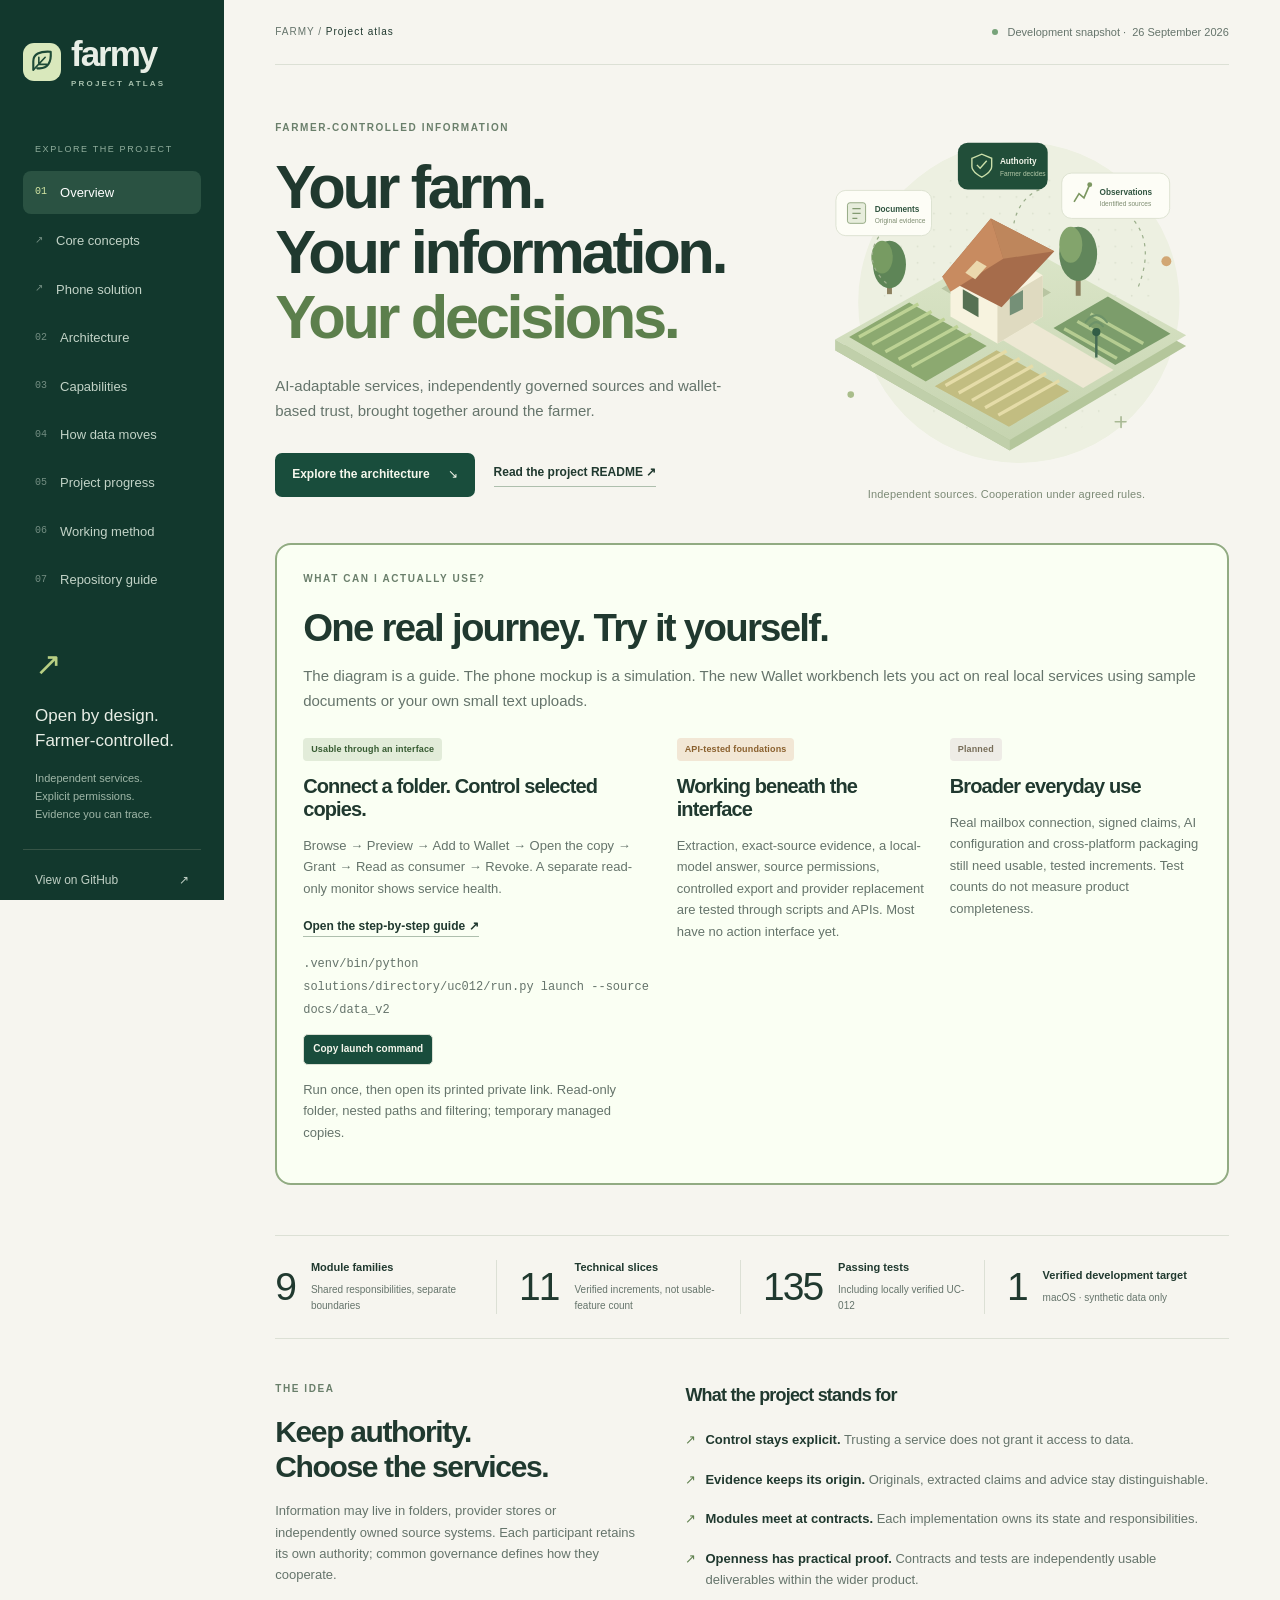
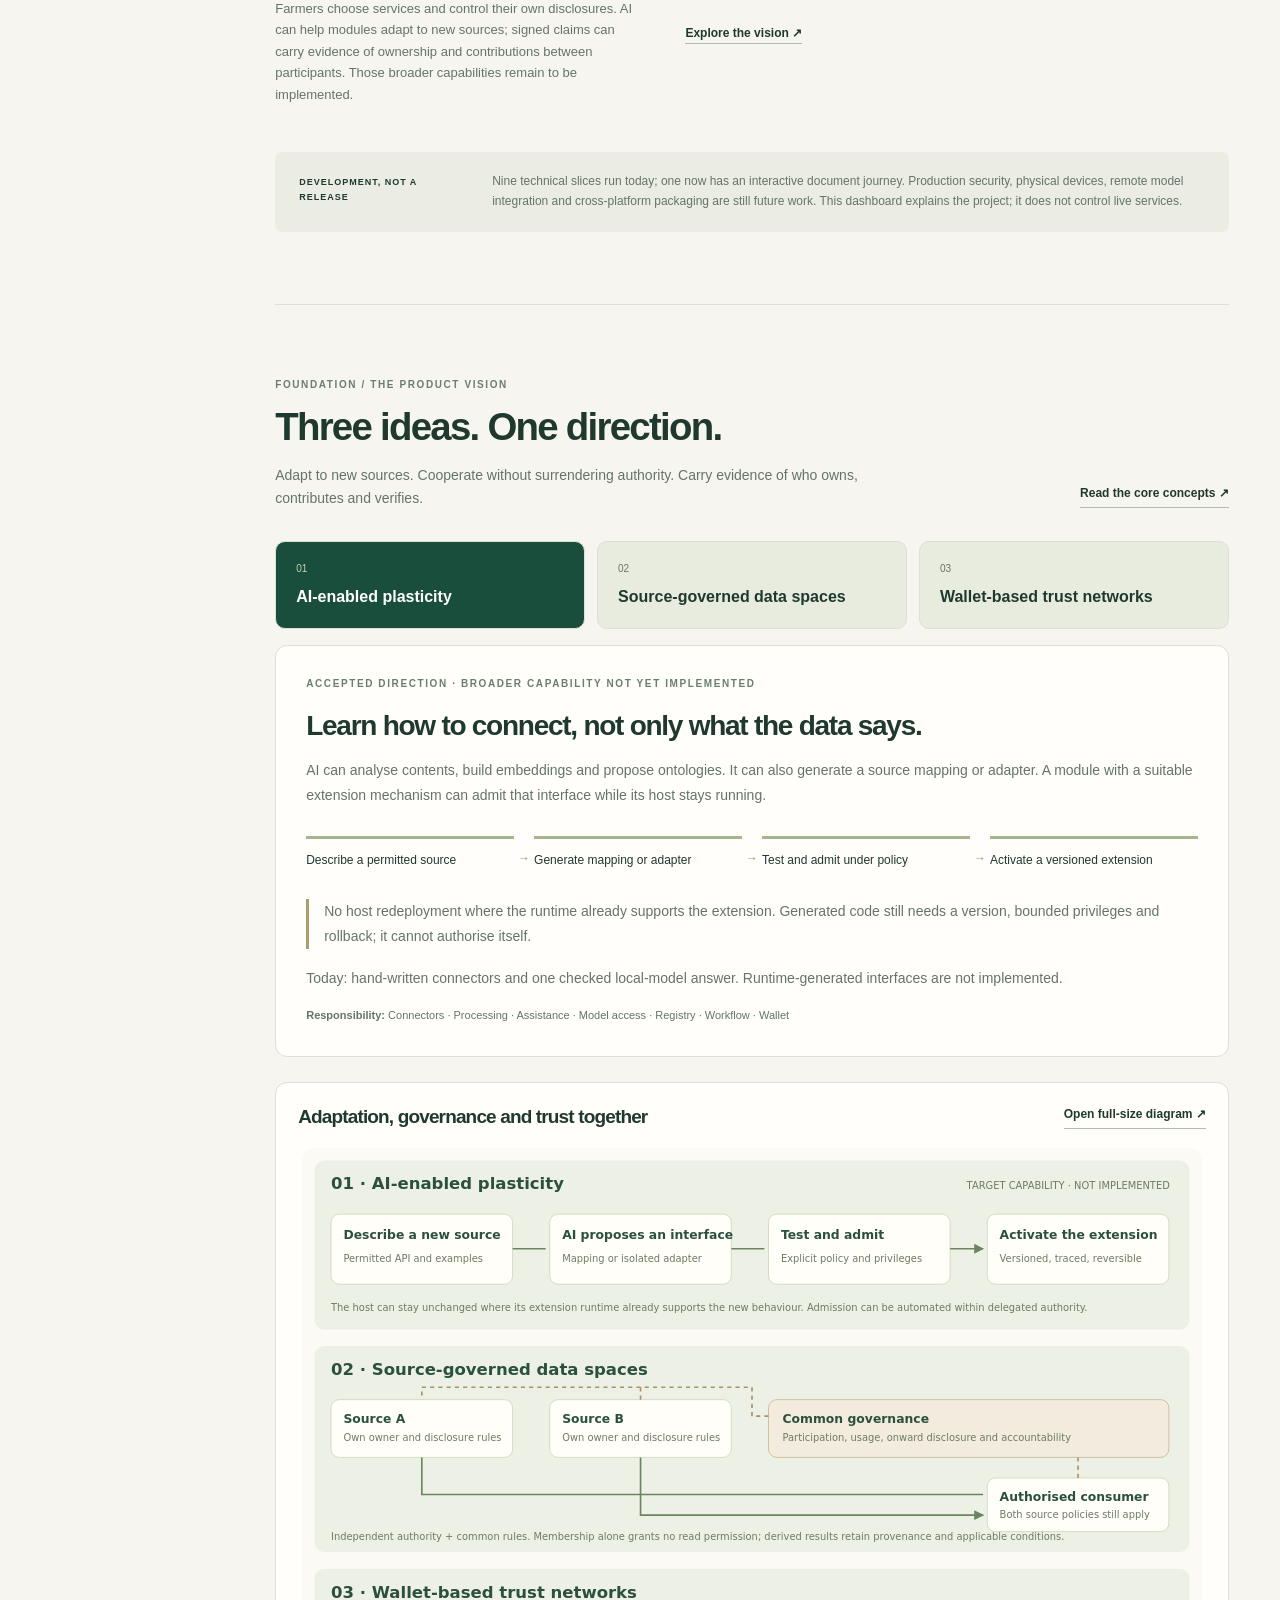
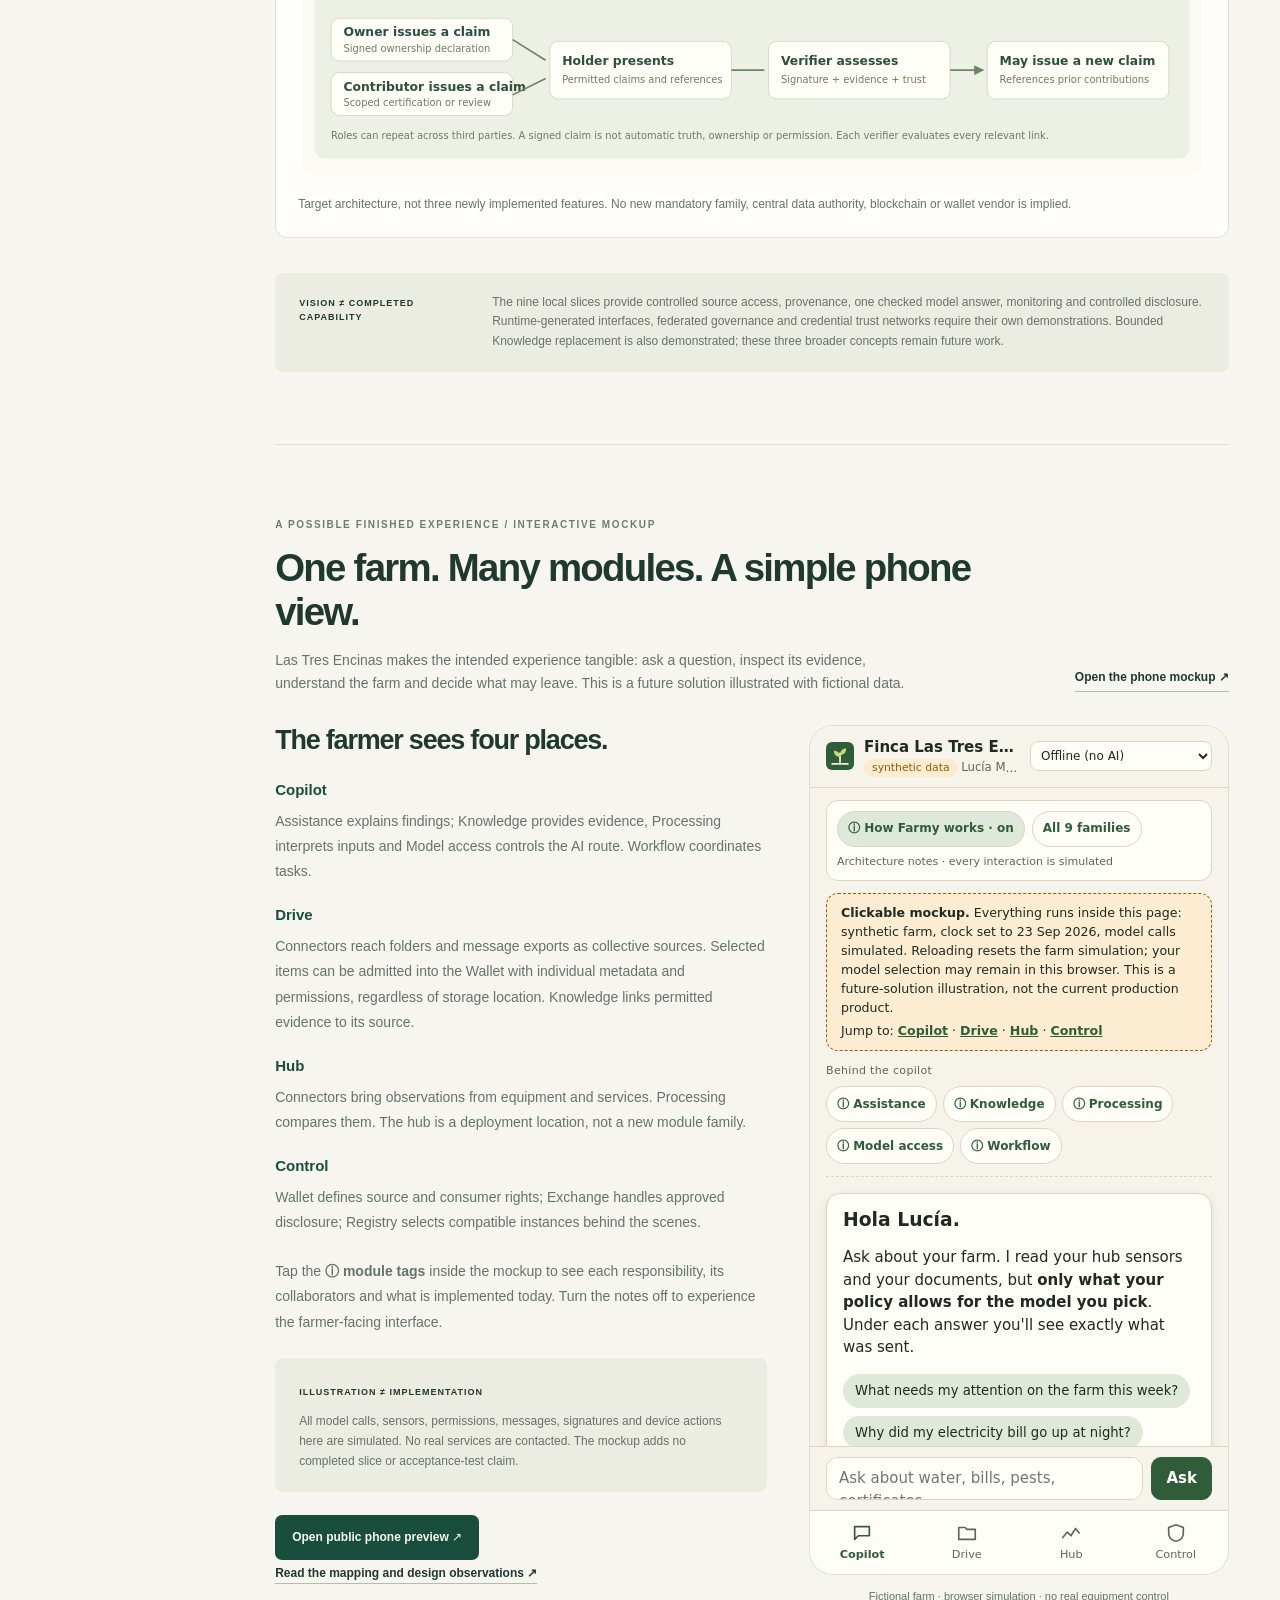
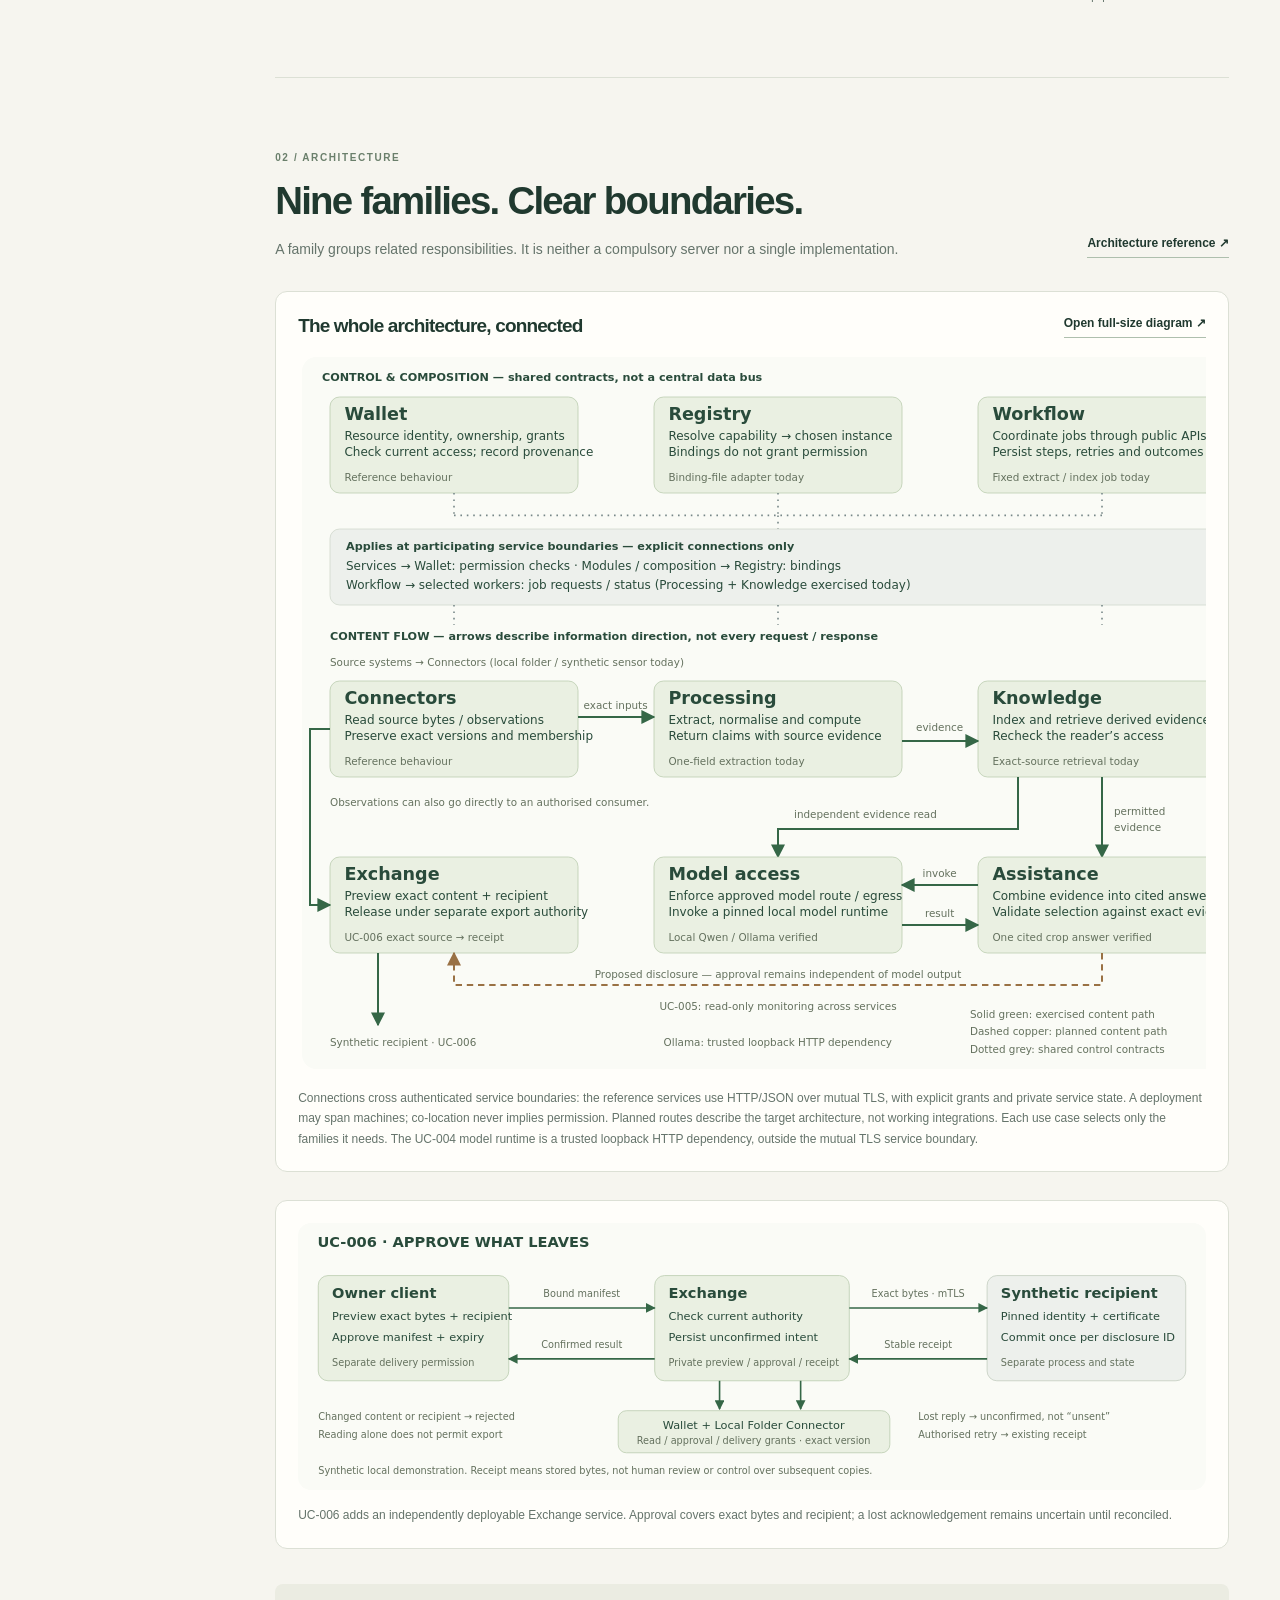
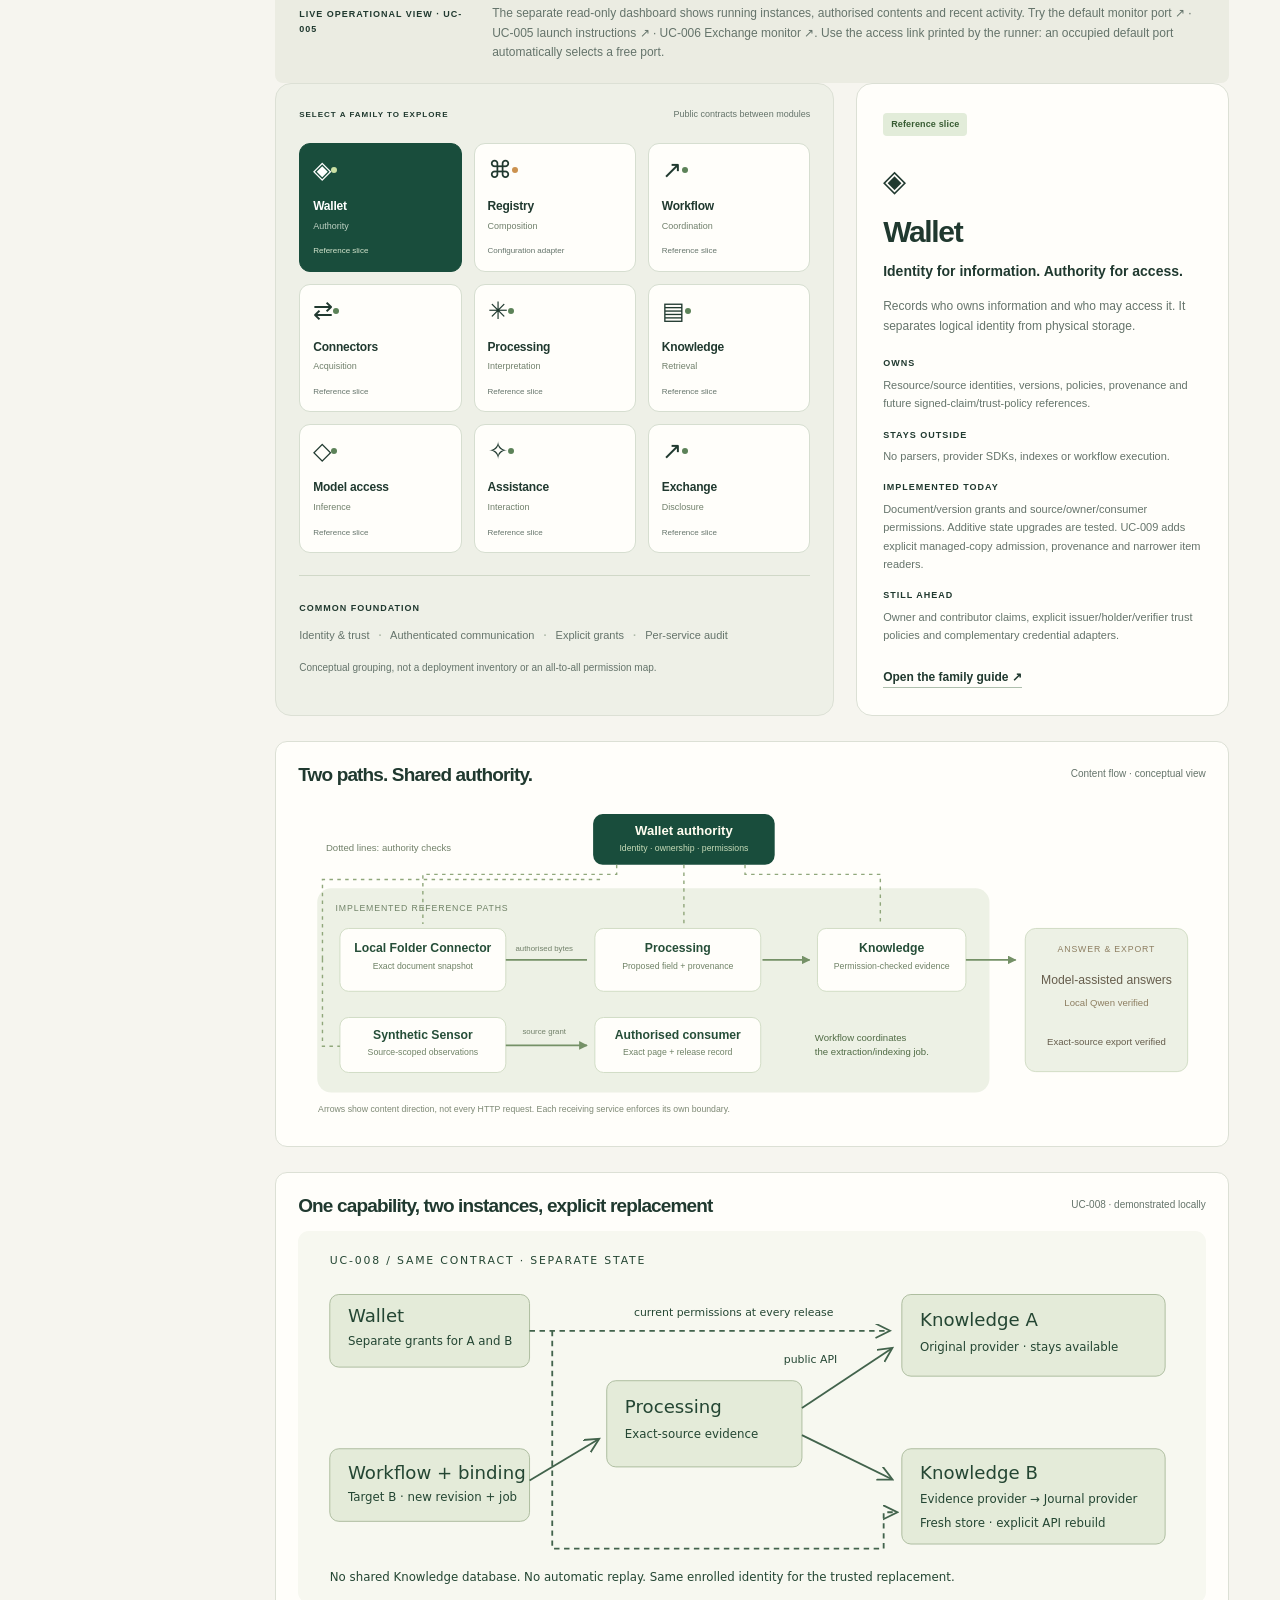
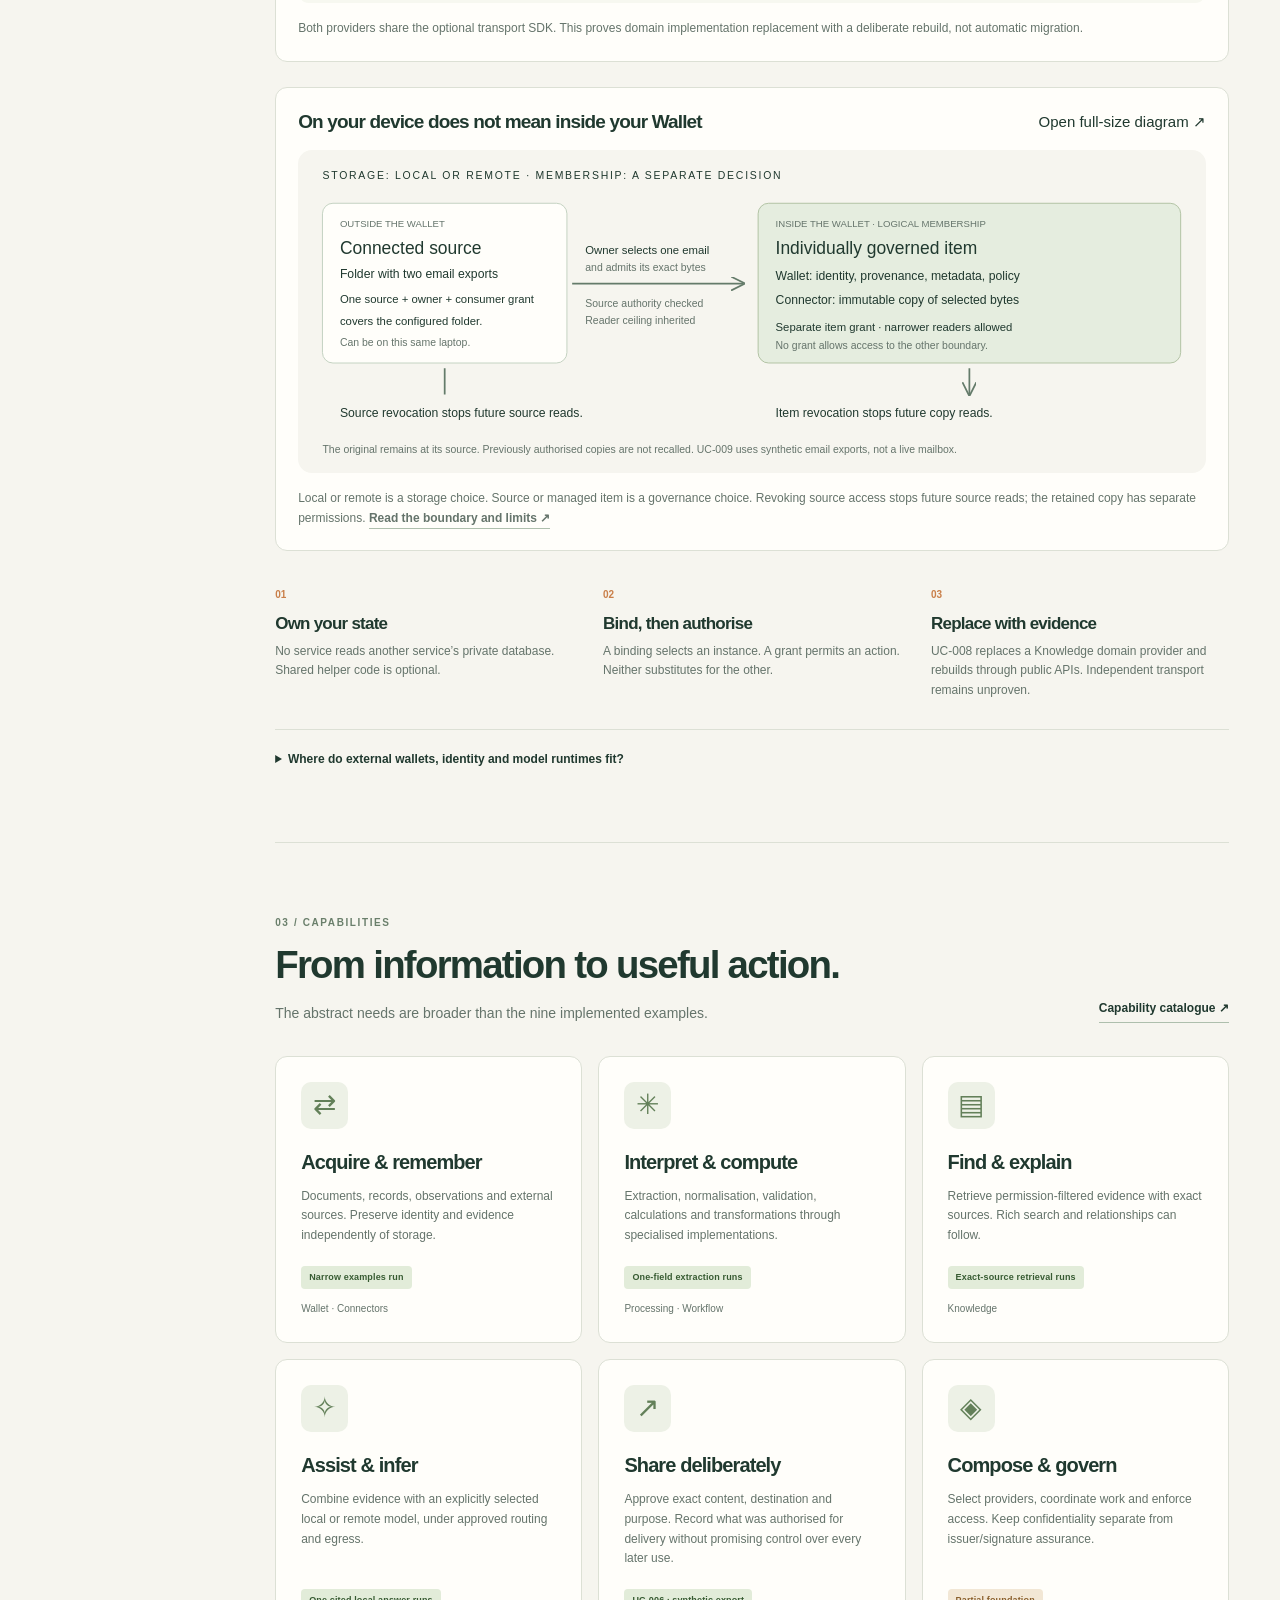
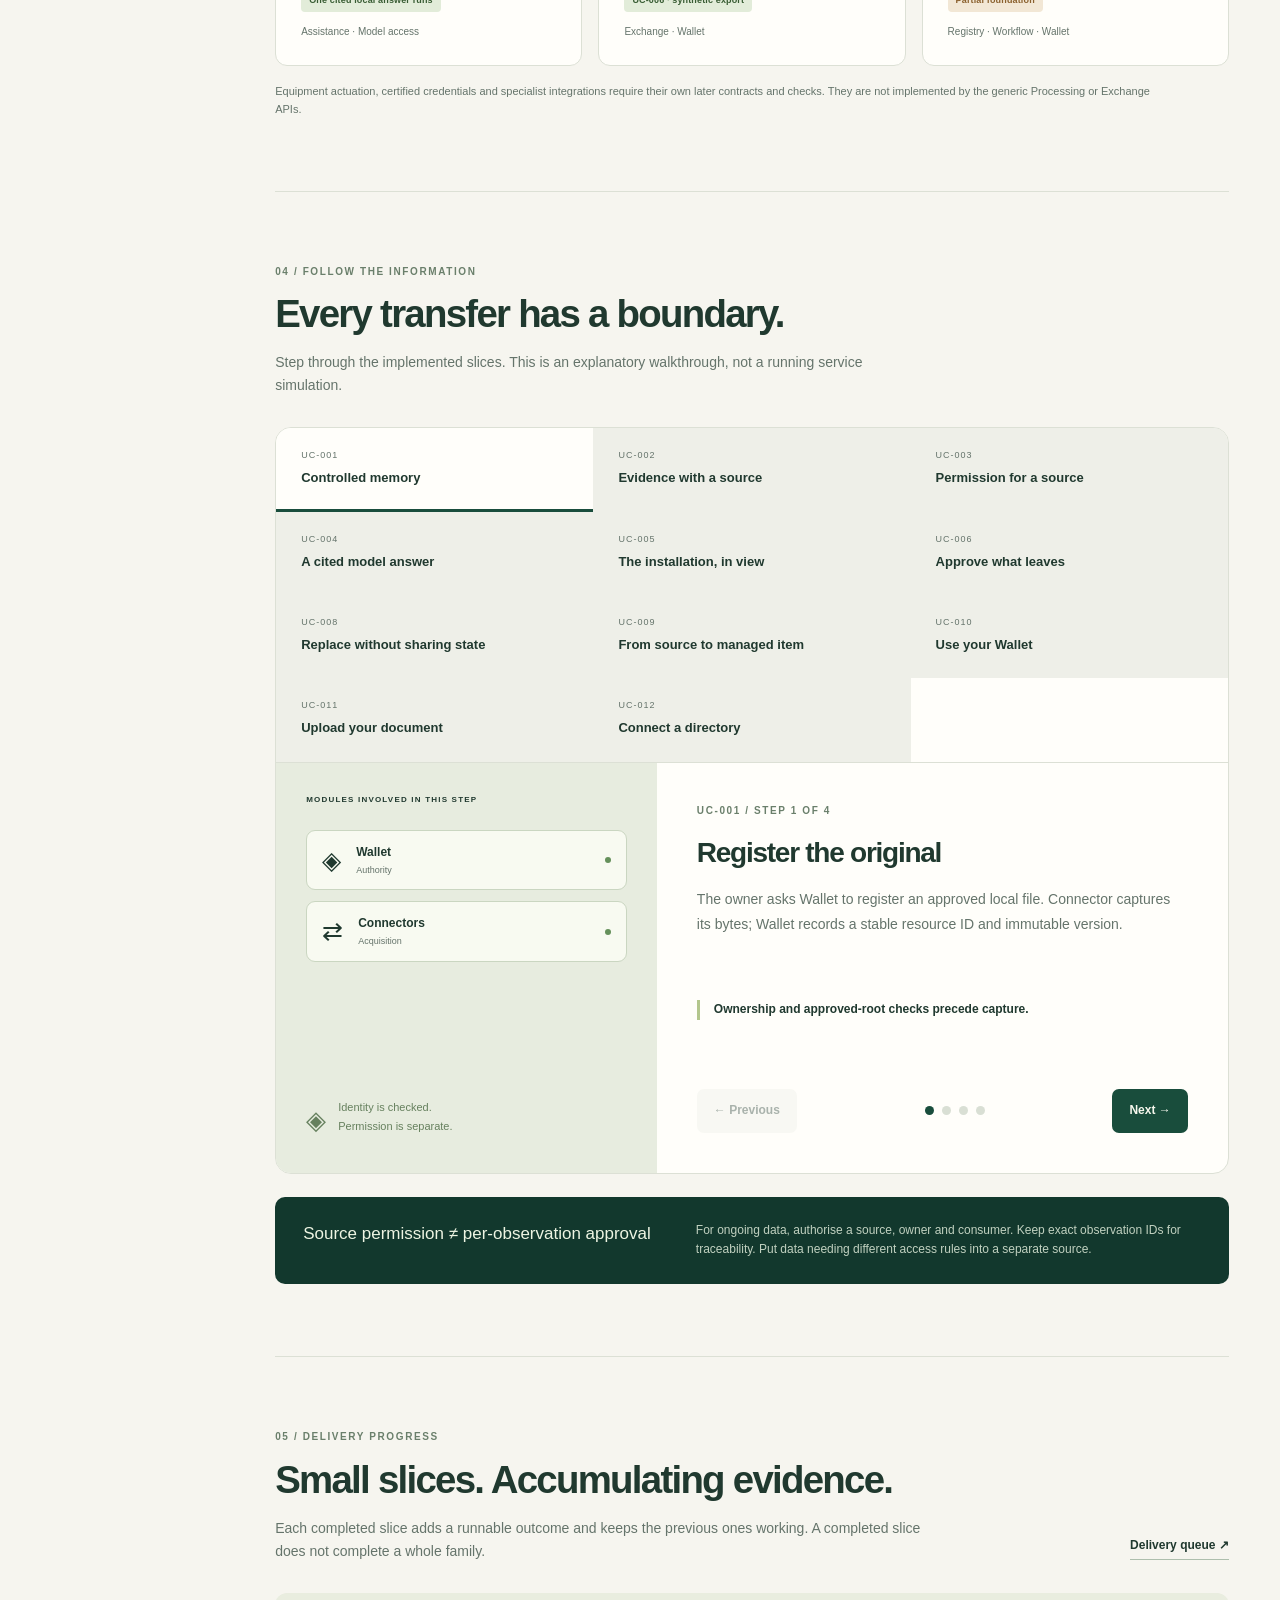
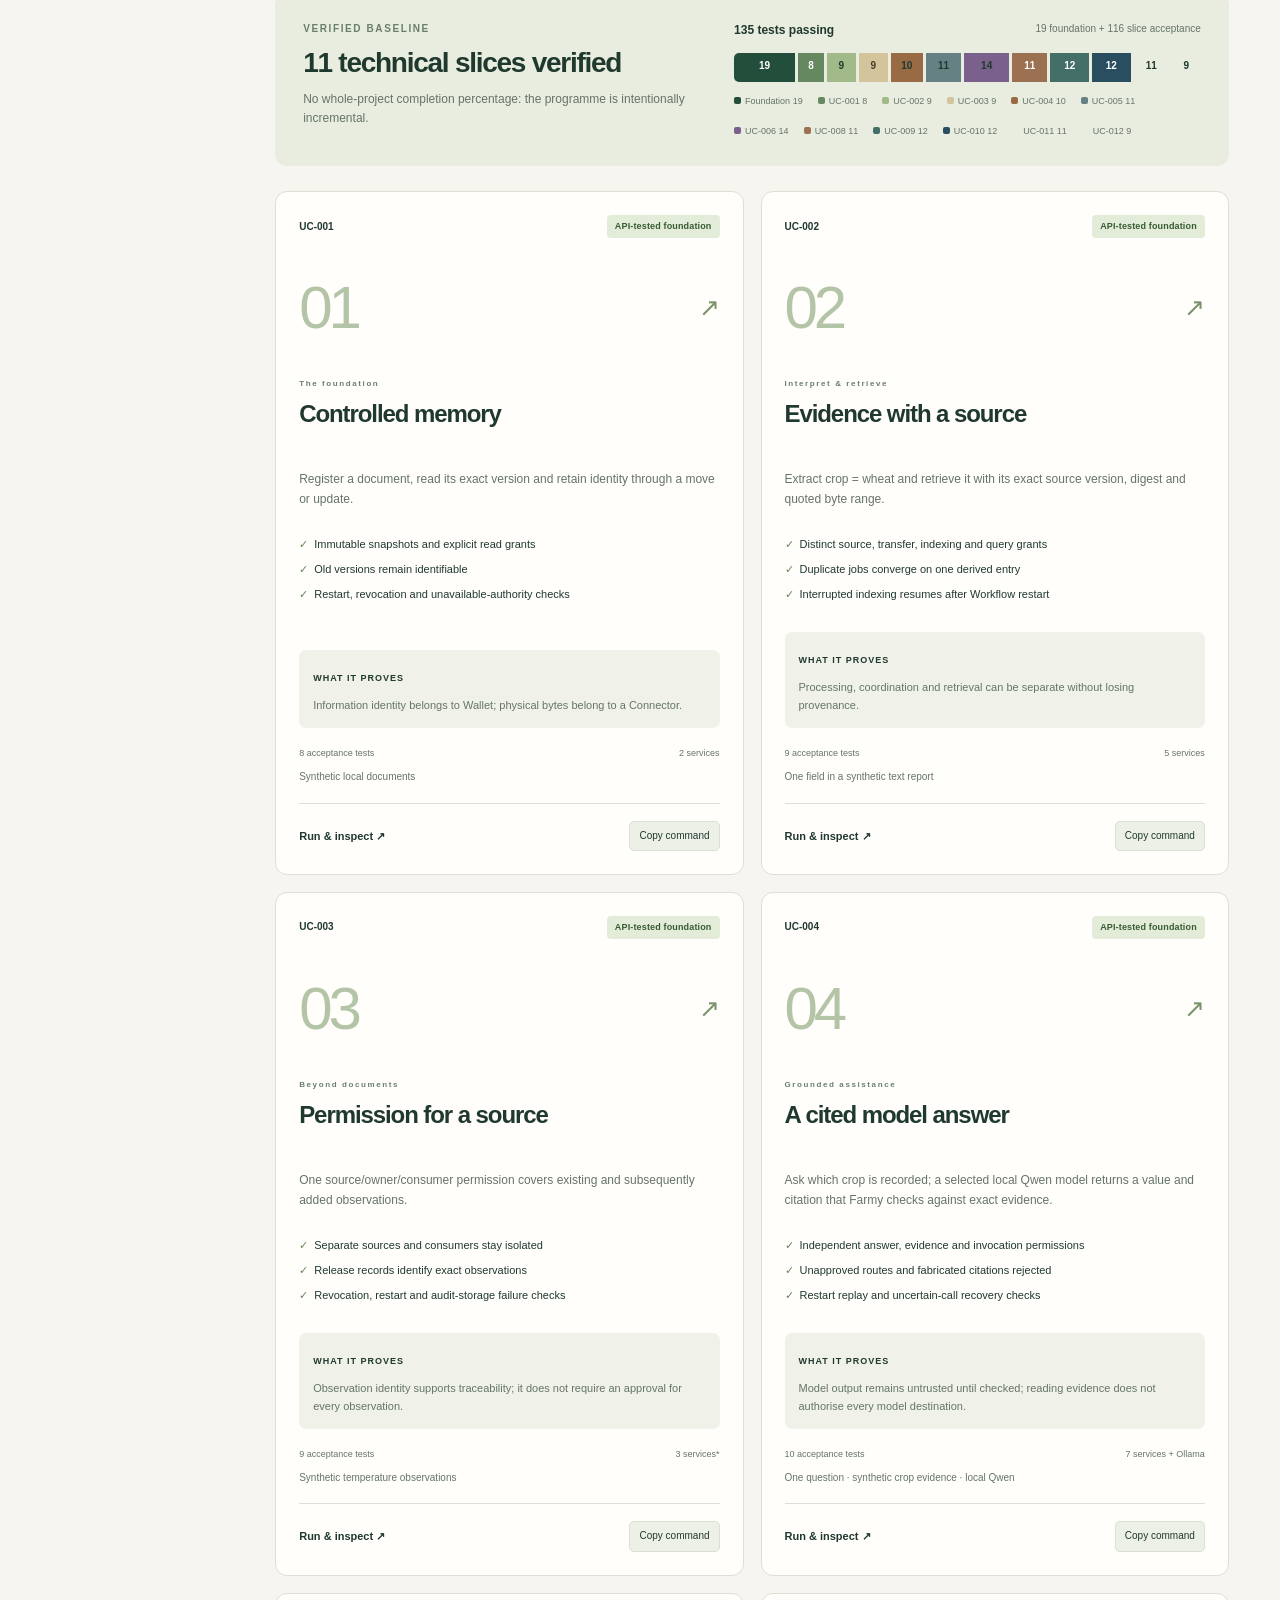
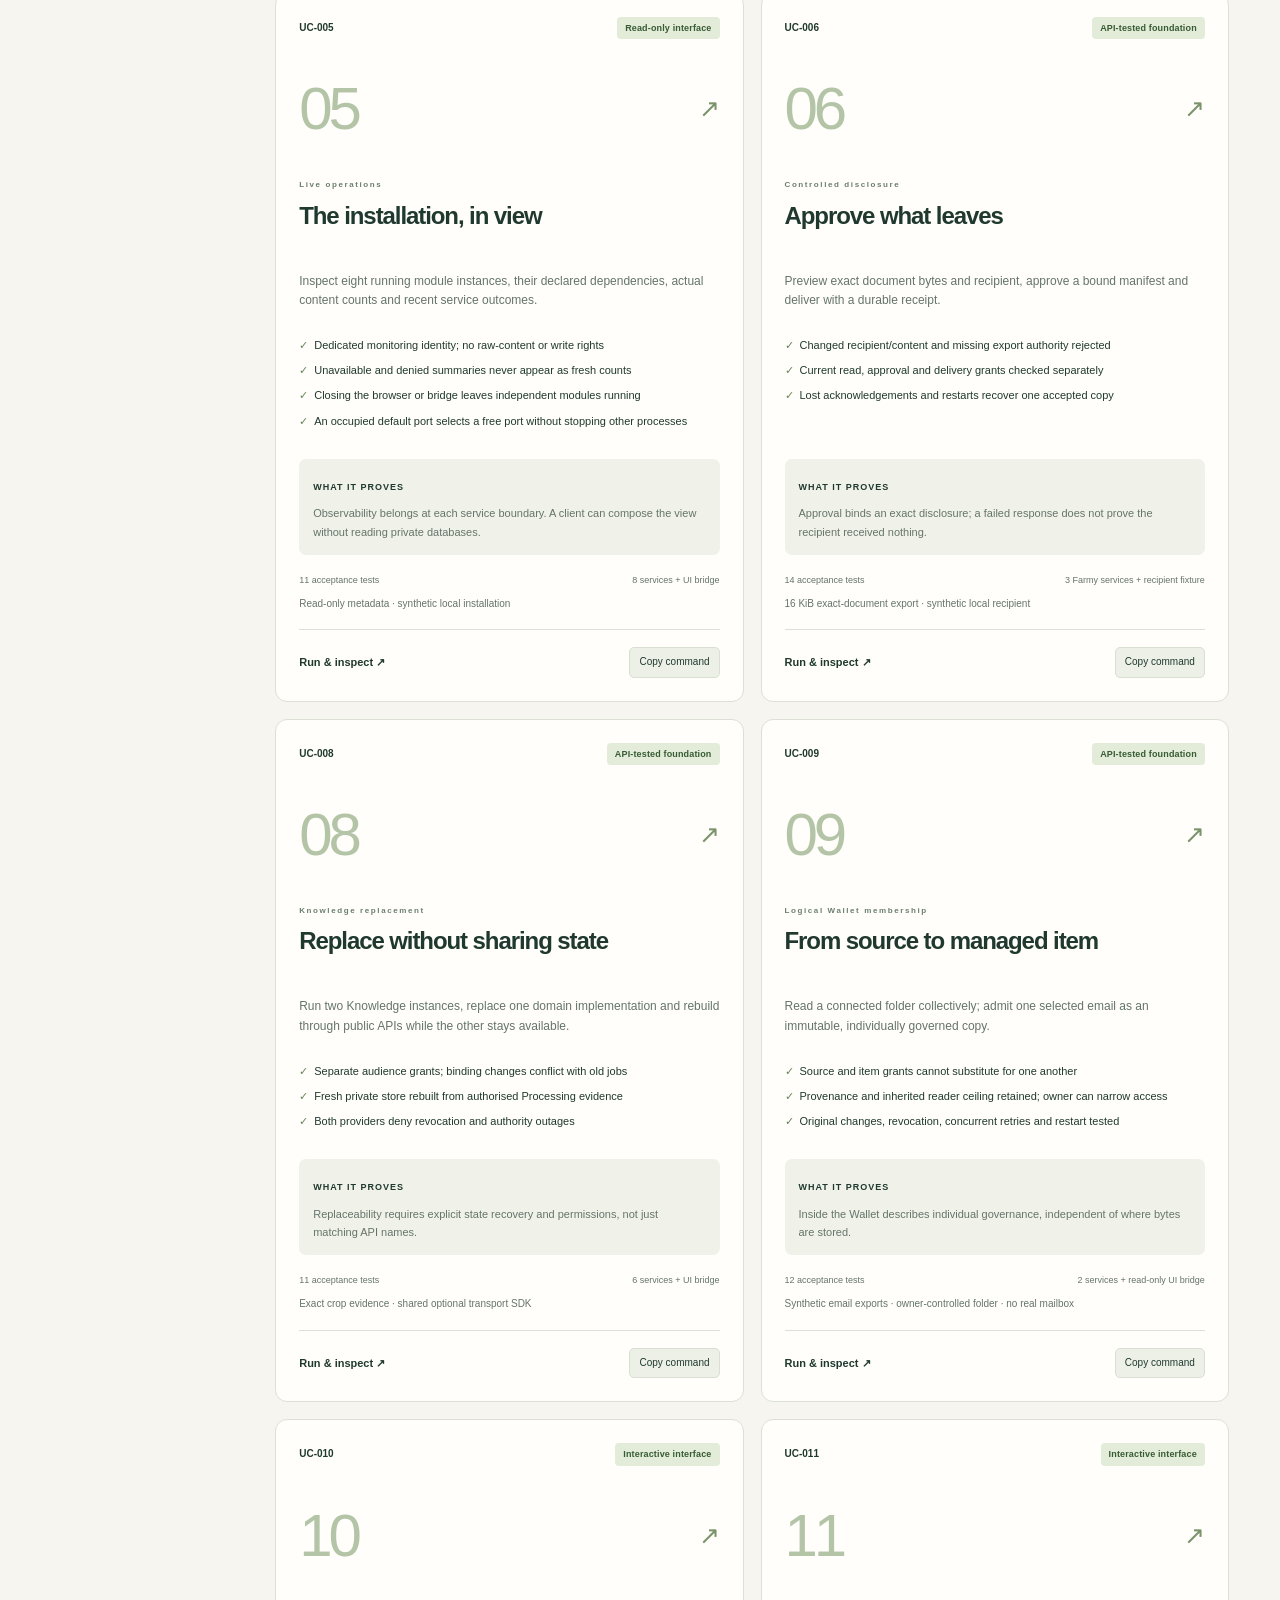
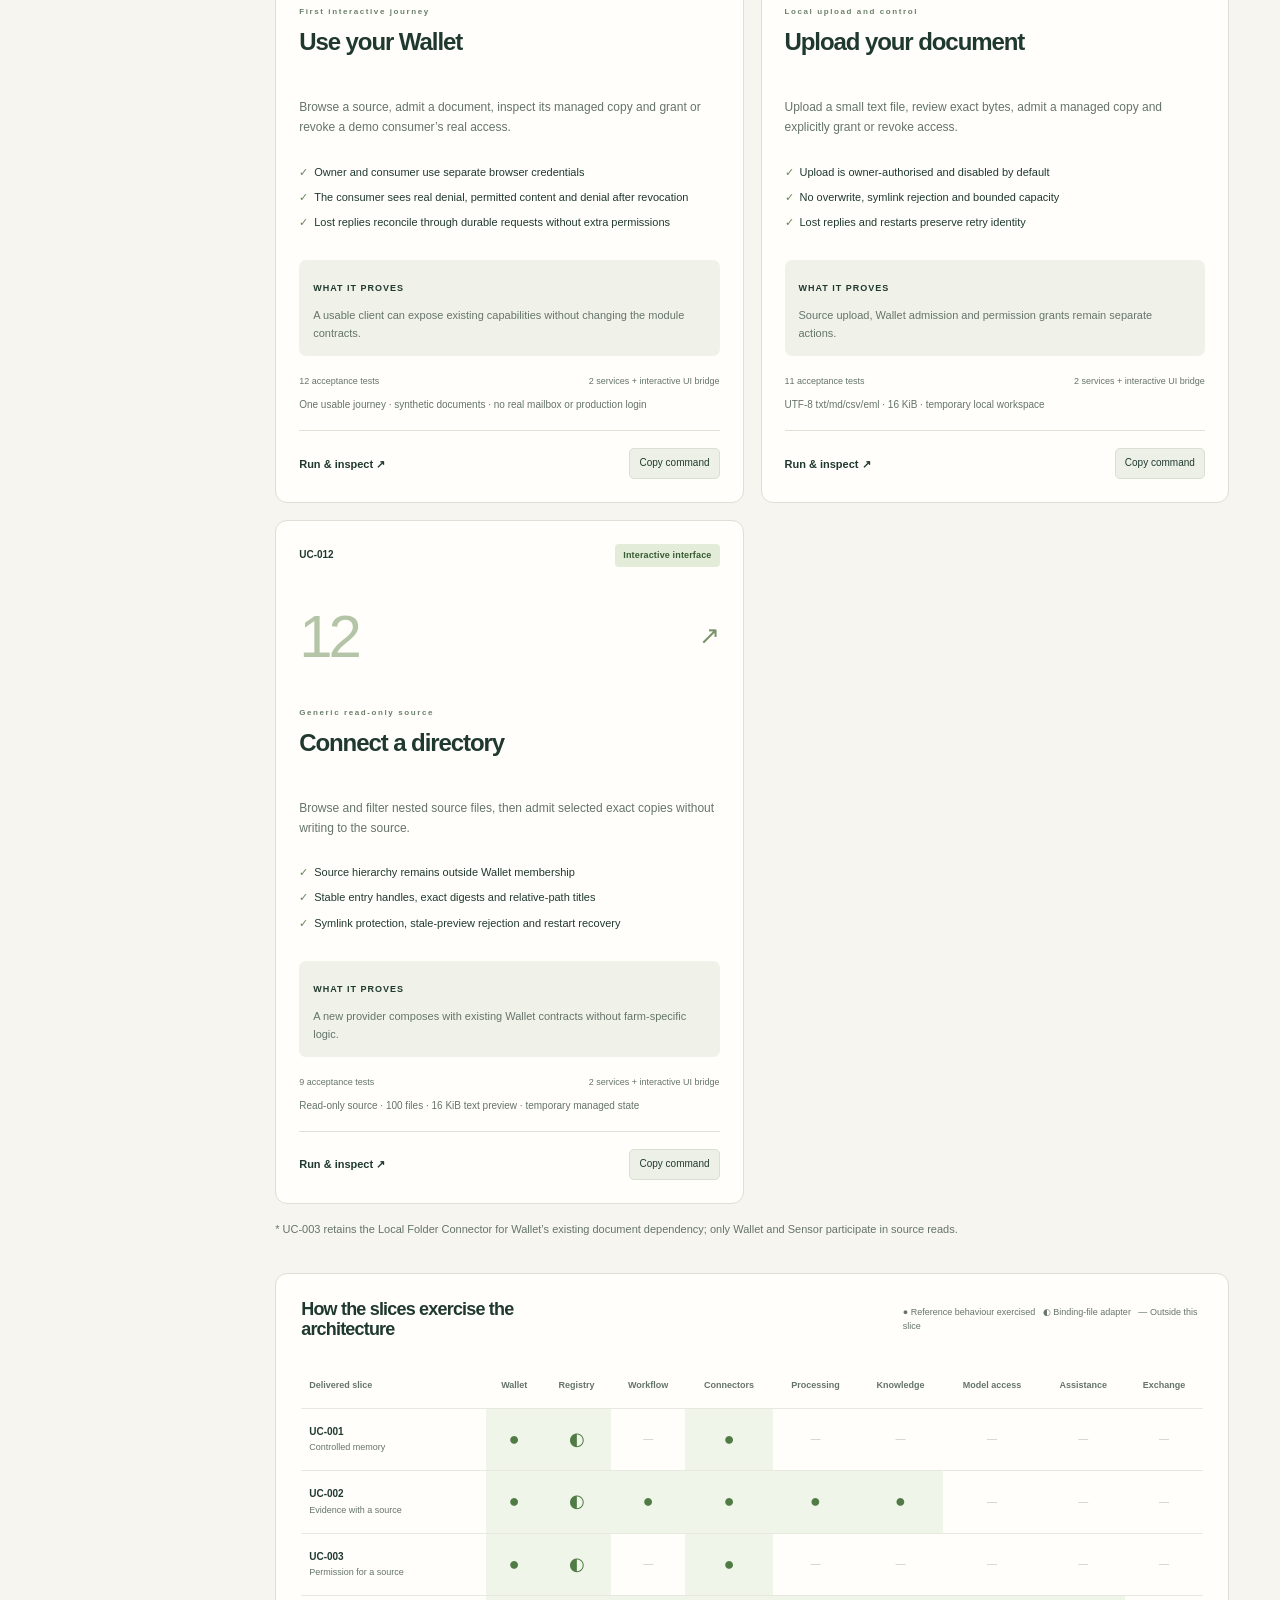
==== commit 6a2590e6: "Complete upload and read-only directory exploration journeys" ====
--- a/dashboard/index.html
+++ b/dashboard/index.html
@@ -4,8 +4,8 @@
   <meta charset="utf-8"><meta name="viewport" content="width=device-width, initial-scale=1">
   <meta name="description" content="Explore Farmy: AI-enabled plasticity, source-governed data spaces, wallet trust networks and verified development slices.">
   <meta name="theme-color" content="#153d32"><title>Farmy — Project atlas</title>
-  <link rel="icon" href="assets/mark.svg" type="image/svg+xml"><link rel="stylesheet" href="styles.css?v=uc010">
-  <script src="data.js?v=uc010" defer></script><script src="app.js?v=uc010" defer></script>
+  <link rel="icon" href="assets/mark.svg" type="image/svg+xml"><link rel="stylesheet" href="styles.css?v=uc012">
+  <script src="data.js?v=uc012" defer></script><script src="app.js?v=uc012" defer></script>
 </head>
 <body>
 <a class="skip" href="#main">Skip to content</a>
@@ -33,8 +33,8 @@
       <div class="hero-copy"><span class="eyebrow">FARMER-CONTROLLED INFORMATION</span><h1 id="overview-title">Your farm.<br>Your information.<br><em>Your decisions.</em></h1><p>AI-adaptable services, independently governed sources and wallet-based trust, brought together around the farmer.</p><div class="hero-actions"><a class="button primary" href="#architecture">Explore the architecture <span>↘</span></a><a class="text-link" href="../README.md">Read the project README ↗</a></div></div>
       <figure class="hero-art"><img src="assets/farm-landscape.svg" alt="Illustrated farm with fields, a barn and connected information sources surrounding a farmer-controlled hub."><figcaption>Independent sources. Cooperation under agreed rules.</figcaption></figure>
     </div>
-    <div class="usable-now" id="usable-now"><span class="eyebrow">WHAT CAN I ACTUALLY USE?</span><h2>One real journey. Try it yourself.</h2><p>The diagram is a guide. The phone mockup is a simulation. The new Wallet workbench lets you act on real local services using sample documents.</p><div class="maturity-grid"><article><span class="tag reference">Usable through an interface</span><h3>Keep a document. Control access.</h3><p>Preview → Add to Wallet → Open the copy → Grant → Read as consumer → Revoke. A separate read-only monitor shows service health.</p><a class="text-link" href="../solutions/interactive/uc010/README.md">Open the step-by-step guide ↗</a><p><code>.venv/bin/python solutions/interactive/uc010/run.py launch</code></p><button class="button primary copy-button" data-copy=".venv/bin/python solutions/interactive/uc010/run.py launch">Copy launch command</button><p>Run once, then open its printed private link. Uses synthetic documents; no real mailbox.</p></article><article><span class="tag adapter">API-tested foundations</span><h3>Working beneath the interface</h3><p>Extraction, exact-source evidence, a local-model answer, source permissions, controlled export and provider replacement are tested through scripts and APIs. Most have no action interface yet.</p></article><article><span class="tag planned">Planned</span><h3>Broader everyday use</h3><p>Real mailbox connection, file upload, signed claims, AI configuration and cross-platform packaging still need usable, tested increments. Test counts do not measure product completeness.</p></article></div></div>
-    <div class="stats"><div><span class="stat-value">9</span><span>Module families<small>Shared responsibilities, separate boundaries</small></span></div><div><span class="stat-value" id="slice-count">9</span><span>Technical slices<small>Verified increments, not usable-feature count</small></span></div><div><span class="stat-value" id="test-count">115</span><span>Passing tests<small>At the recorded UC-010 baseline</small></span></div><div><span class="stat-value">1</span><span>Verified development target<small>macOS · synthetic data only</small></span></div></div>
+    <div class="usable-now" id="usable-now"><span class="eyebrow">WHAT CAN I ACTUALLY USE?</span><h2>One real journey. Try it yourself.</h2><p>The diagram is a guide. The phone mockup is a simulation. The new Wallet workbench lets you act on real local services using sample documents or your own small text uploads.</p><div class="maturity-grid"><article><span class="tag reference">Usable through an interface</span><h3>Connect a folder. Control selected copies.</h3><p>Browse → Preview → Add to Wallet → Open the copy → Grant → Read as consumer → Revoke. A separate read-only monitor shows service health.</p><a class="text-link" href="../solutions/directory/uc012/README.md">Open the step-by-step guide ↗</a><p><code>.venv/bin/python solutions/directory/uc012/run.py launch --source docs/data_v2</code></p><button class="button primary copy-button" data-copy=".venv/bin/python solutions/directory/uc012/run.py launch --source docs/data_v2">Copy launch command</button><p>Run once, then open its printed private link. Read-only folder, nested paths and filtering; temporary managed copies.</p></article><article><span class="tag adapter">API-tested foundations</span><h3>Working beneath the interface</h3><p>Extraction, exact-source evidence, a local-model answer, source permissions, controlled export and provider replacement are tested through scripts and APIs. Most have no action interface yet.</p></article><article><span class="tag planned">Planned</span><h3>Broader everyday use</h3><p>Real mailbox connection, signed claims, AI configuration and cross-platform packaging still need usable, tested increments. Test counts do not measure product completeness.</p></article></div></div>
+    <div class="stats"><div><span class="stat-value">9</span><span>Module families<small>Shared responsibilities, separate boundaries</small></span></div><div><span class="stat-value" id="slice-count">9</span><span>Technical slices<small>Verified increments, not usable-feature count</small></span></div><div><span class="stat-value" id="test-count">115</span><span>Passing tests<small>Including locally verified UC-012</small></span></div><div><span class="stat-value">1</span><span>Verified development target<small>macOS · synthetic data only</small></span></div></div>
     <div class="overview-grid"><article class="intro-card"><span class="eyebrow">THE IDEA</span><h2>Keep authority.<br>Choose the services.</h2><p>Information may live in folders, provider stores or independently owned source systems. Each participant retains its own authority; common governance defines how they cooperate.</p><p>Farmers choose services and control their own disclosures. AI can help modules adapt to new sources; signed claims can carry evidence of ownership and contributions between participants. Those broader capabilities remain to be implemented.</p></article><article class="principles"><h3>What the project stands for</h3><ul><li><b>Control stays explicit.</b> Trusting a service does not grant it access to data.</li><li><b>Evidence keeps its origin.</b> Originals, extracted claims and advice stay distinguishable.</li><li><b>Modules meet at contracts.</b> Each implementation owns its state and responsibilities.</li><li><b>Openness has practical proof.</b> Contracts and tests are independently usable deliverables within the wider product.</li></ul><a class="text-link" href="../docs/vision.md">Explore the vision ↗</a></article></div>
     <div class="notice"><span>DEVELOPMENT, NOT A RELEASE</span><p>Nine technical slices run today; one now has an interactive document journey. Production security, physical devices, remote model integration and cross-platform packaging are still future work. This dashboard explains the project; it does not control live services.</p></div>
   </section>
@@ -89,7 +89,7 @@
     <div class="progress-summary"><div><span class="eyebrow">VERIFIED BASELINE</span><h3 id="delivered-count">9 technical slices verified</h3><p>No whole-project completion percentage: the programme is intentionally incremental.</p></div><div class="tests-chart"><div class="chart-title"><strong id="passing-count">115 tests passing</strong><span id="test-breakdown">19 foundation + 96 slice acceptance</span></div><div class="test-bars" id="test-bars" role="img" aria-label="115 passing tests: 19 foundation, 8 UC-001, 9 UC-002, 9 UC-003, 10 UC-004, 11 UC-005, 14 UC-006, 11 UC-008, 12 UC-009, 12 UC-010"></div><div class="chart-legend" id="test-legend"></div></div></div>
     <div class="slice-cards" id="slice-cards"></div><p class="section-footnote">* UC-003 retains the Local Folder Connector for Wallet’s existing document dependency; only Wallet and Sensor participate in source reads.</p>
     <div class="matrix-wrap"><div class="matrix-heading"><h3>How the slices exercise the architecture</h3><span>● Reference behaviour exercised &nbsp; ◐ Binding-file adapter &nbsp; — Outside this slice</span></div><div class="table-scroll"><table id="coverage-table"><caption class="sr-only">Implemented slice participation across the nine module families. Participation does not mean the entire family is complete. All slices inherit the Registry binding-file adapter; none implements a Registry server.</caption></table></div></div>
-    <div class="notice"><span>IN PROGRESS · UC-007</span><p>An S3 source now feeds the existing evidence and disclosure paths in local tests. Eleven additional HTTP-double checks pass; real Scaleway access is still needed. This is not included in the nine verified slices or their 115-test baseline. <a href="../solutions/s3-source/uc007/README.md">Run the local S3 preview ↗</a> · <a href="https://github.com/cgrbxl/farmy/commit/e82e0cf" target="_blank" rel="noopener">Local evidence ↗</a></p></div>
+    <div class="notice"><span>IN PROGRESS · UC-007</span><p>An S3 source now feeds the existing evidence and disclosure paths in local tests. Eleven additional HTTP-double checks pass; real Scaleway access is still needed. This is not included in the eleven verified slices or their 135-test baseline. <a href="../solutions/s3-source/uc007/README.md">Run the local S3 preview ↗</a> · <a href="https://github.com/cgrbxl/farmy/commit/e82e0cf" target="_blank" rel="noopener">Local evidence ↗</a></p></div>
     <div class="next-heading"><h3>The next outcomes</h3><span>ORDERED QUEUE · NOT A SCHEDULE</span></div><div id="next-queue" class="next-queue"></div>
     <div class="next-heading"><h3>Future interactive modes</h3><span>CANDIDATES · NOT IMPLEMENTED</span></div><p>Gradually add authorised actions across the nine families. The live monitor remains read-only; real Scaleway validation is pending; controlled disclosure is demonstrated in UC-006. <a href="../docs/interactive-modules.md">Interaction plan and acceptance criteria ↗</a></p><div id="interactive-backlog" class="next-queue"></div>
     <div class="platforms"><div><span class="eyebrow">DEPLOYMENT HORIZON</span><h3>Common contracts.<br>Different environments.</h3></div><div class="platform"><strong>macOS</strong><span class="tag reference">Synthetic runtime verified</span></div><div class="platform"><strong>Windows / Linux</strong><span class="tag planned">Packaging unverified</span></div><div class="platform"><strong>Cloud Kubernetes</strong><span class="tag planned">Scaleway first · deferred</span></div></div>
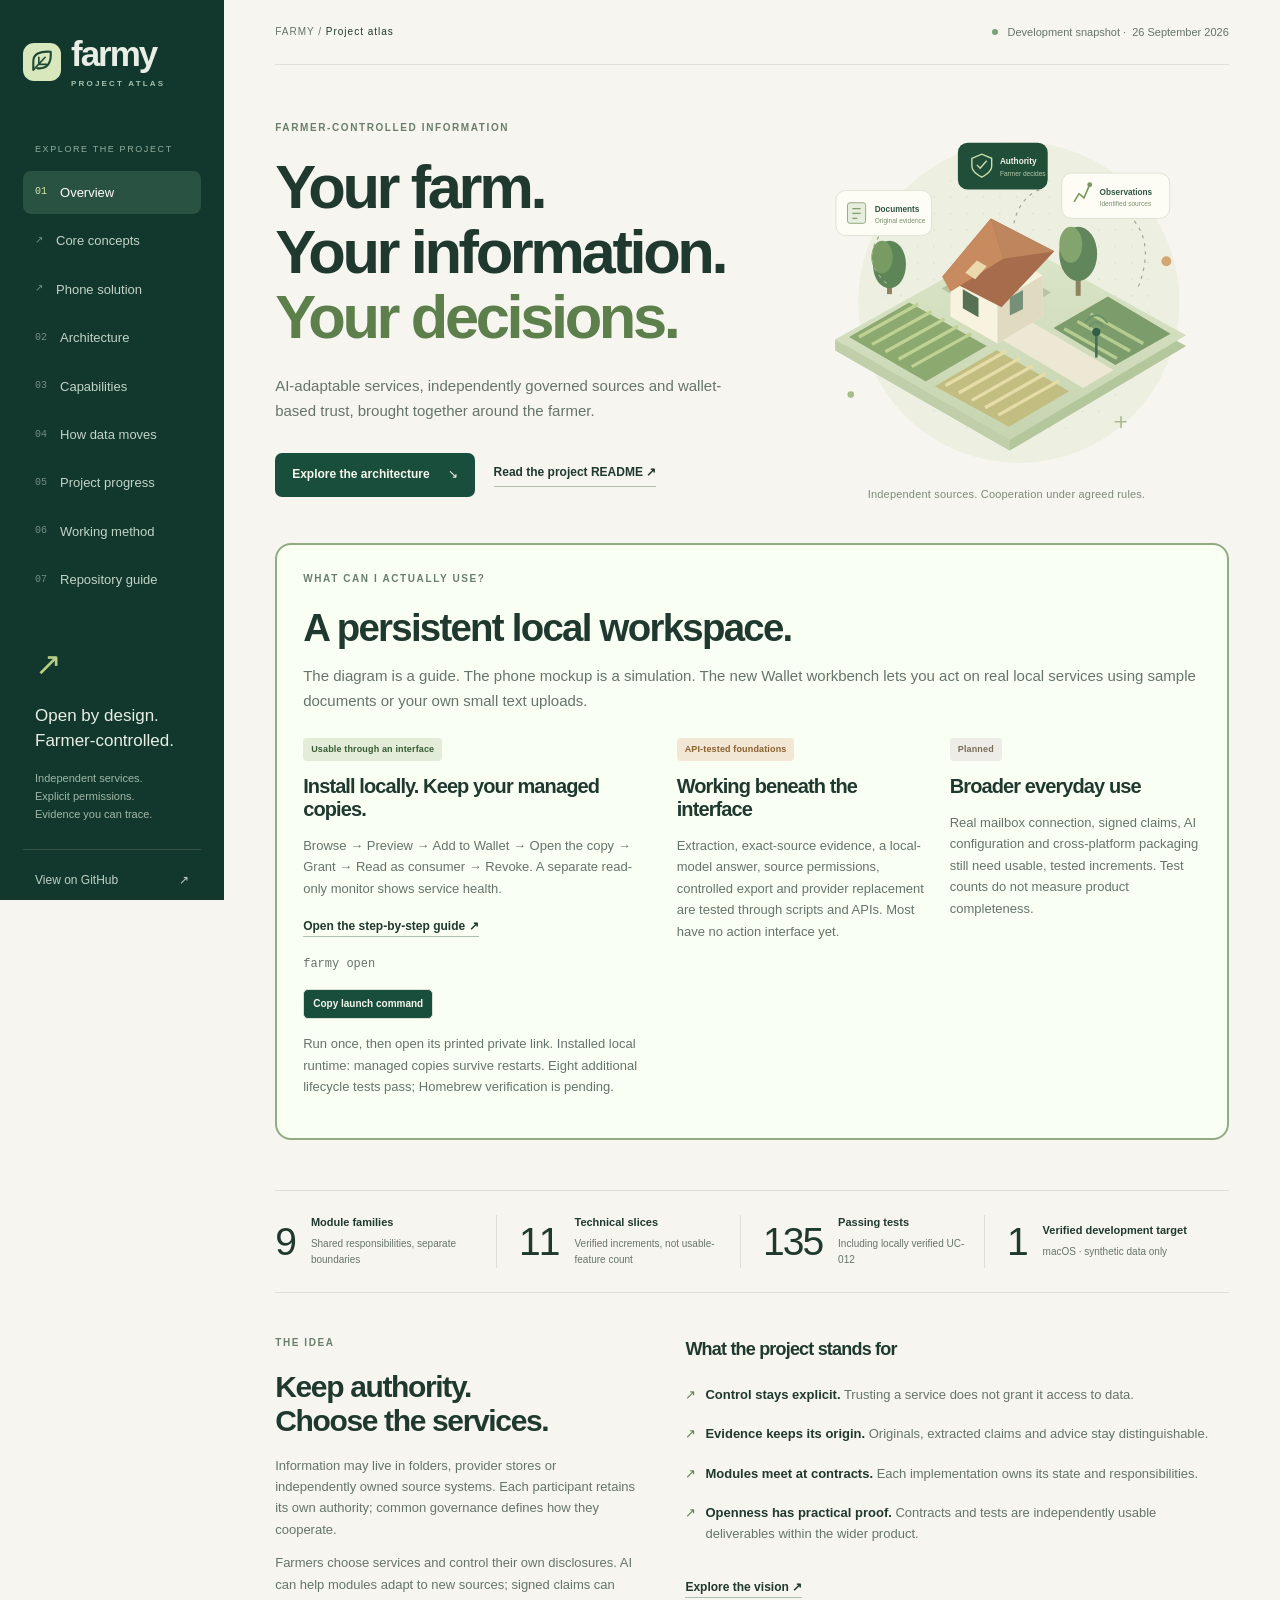
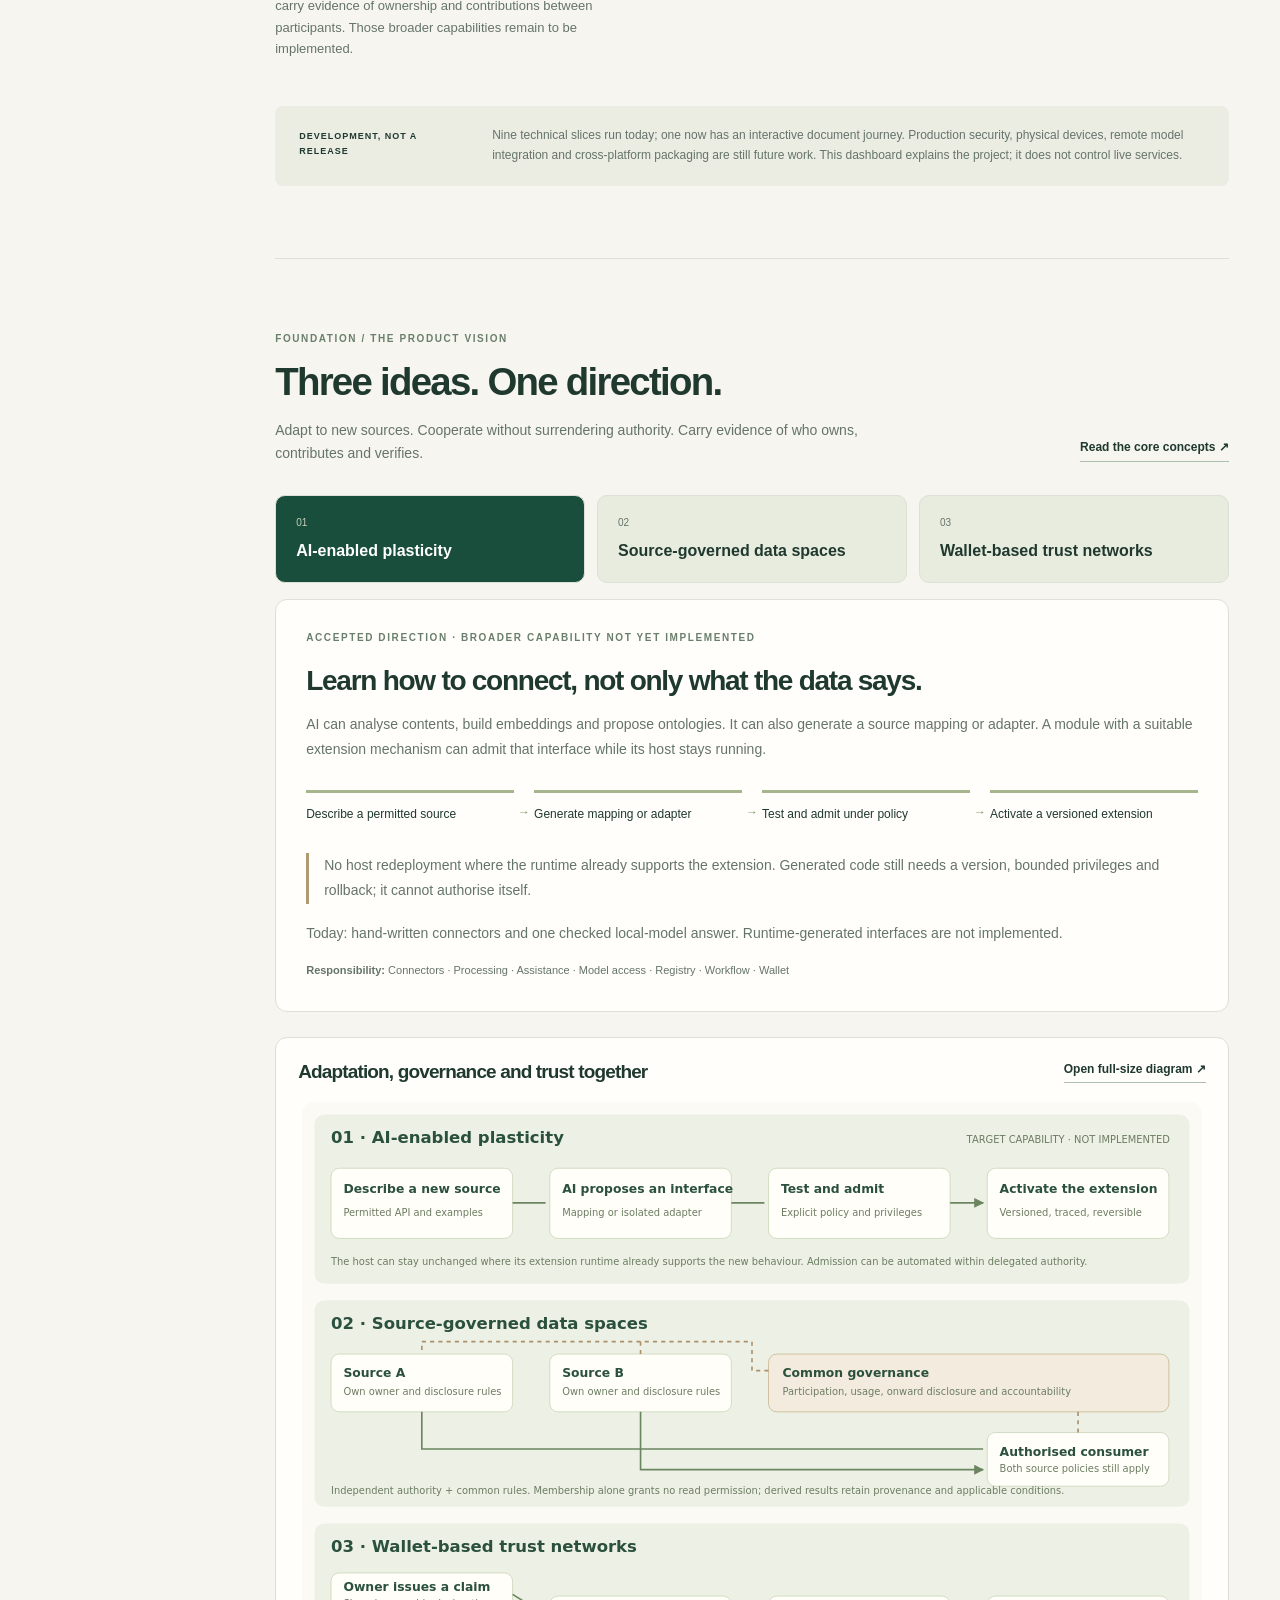
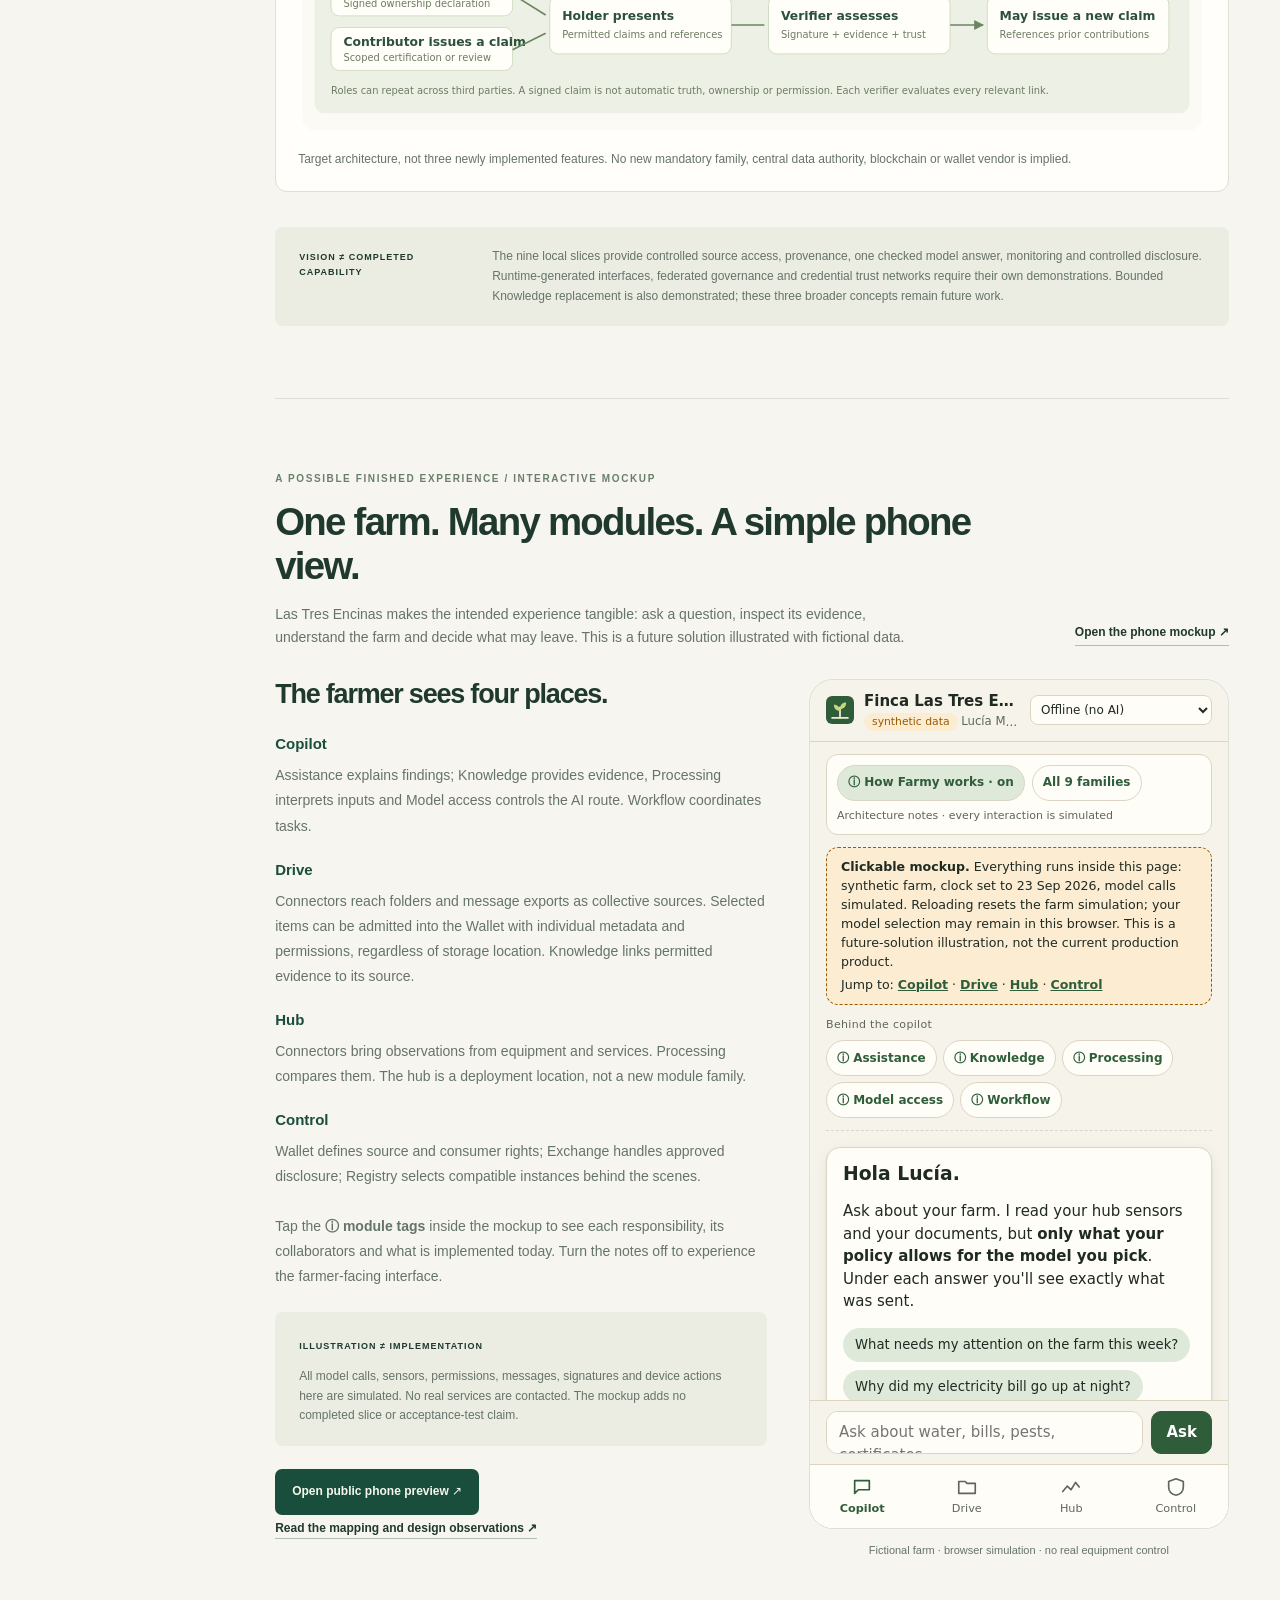
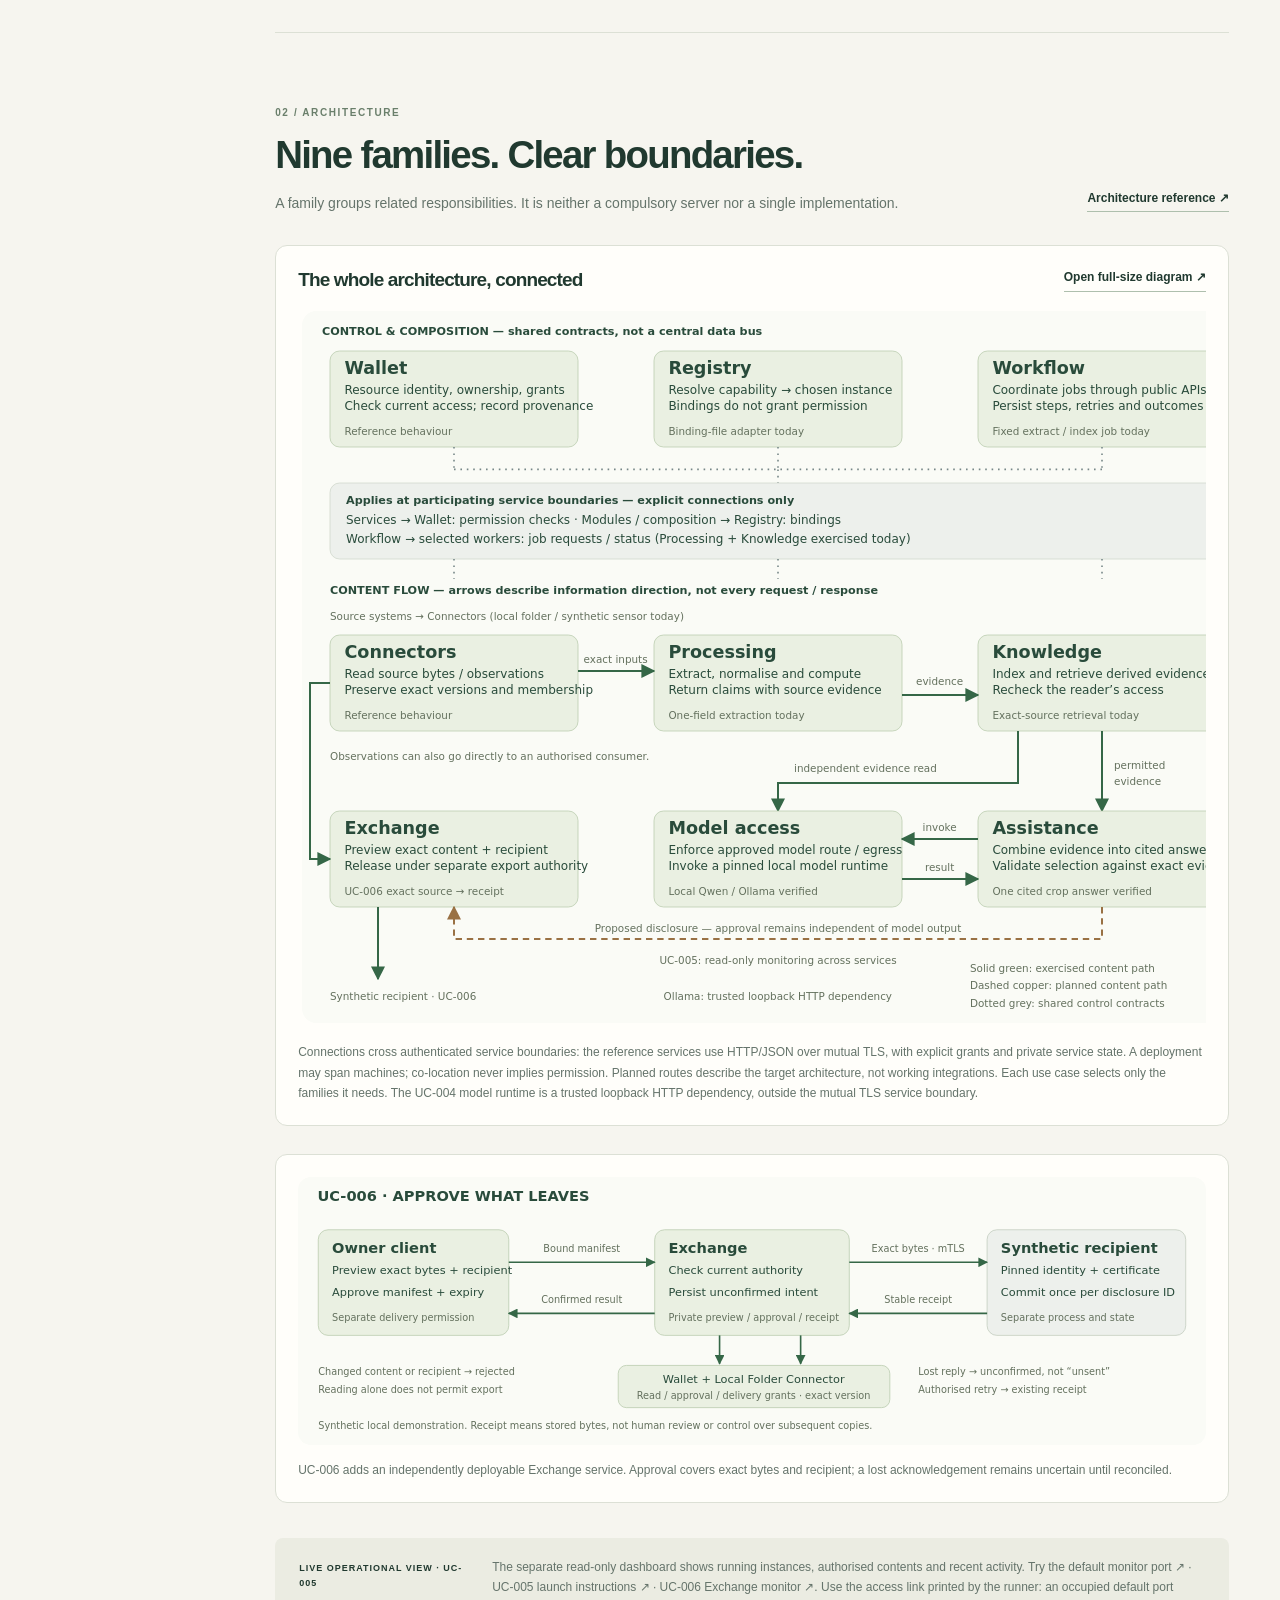
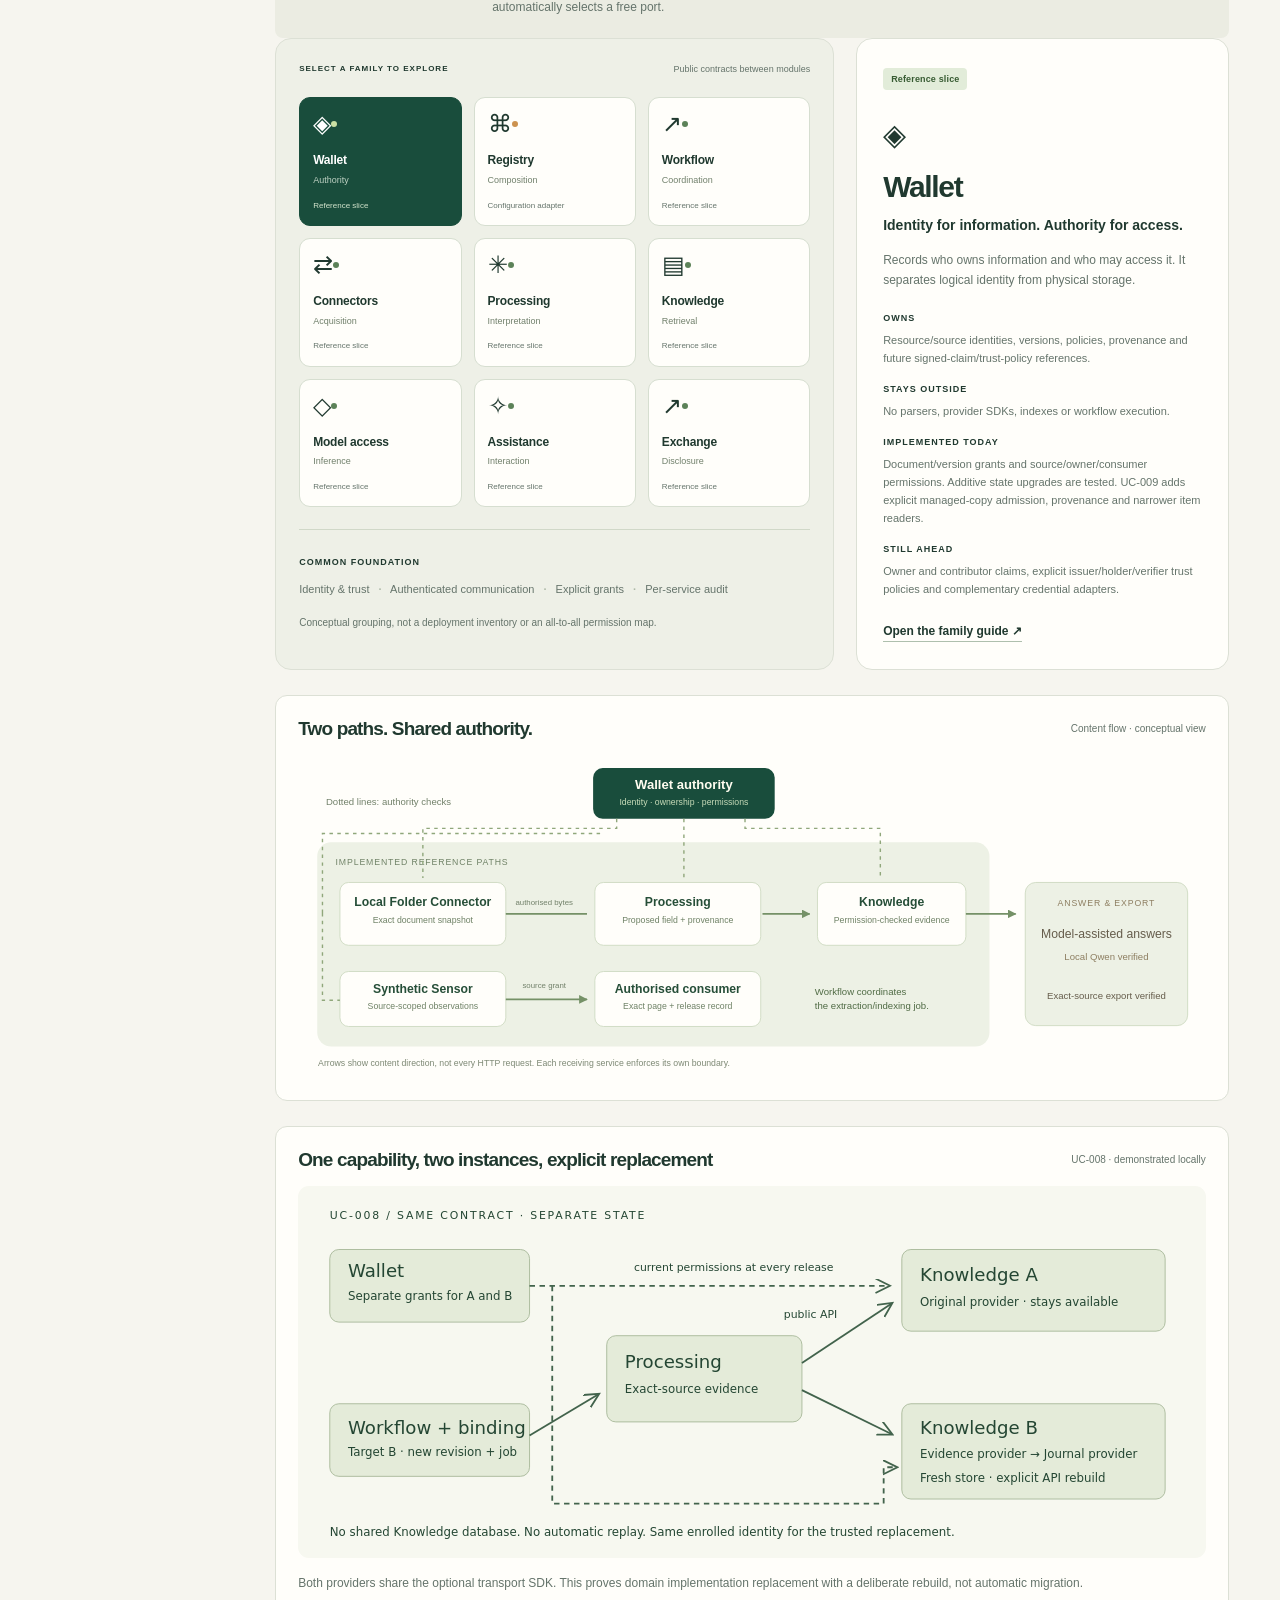
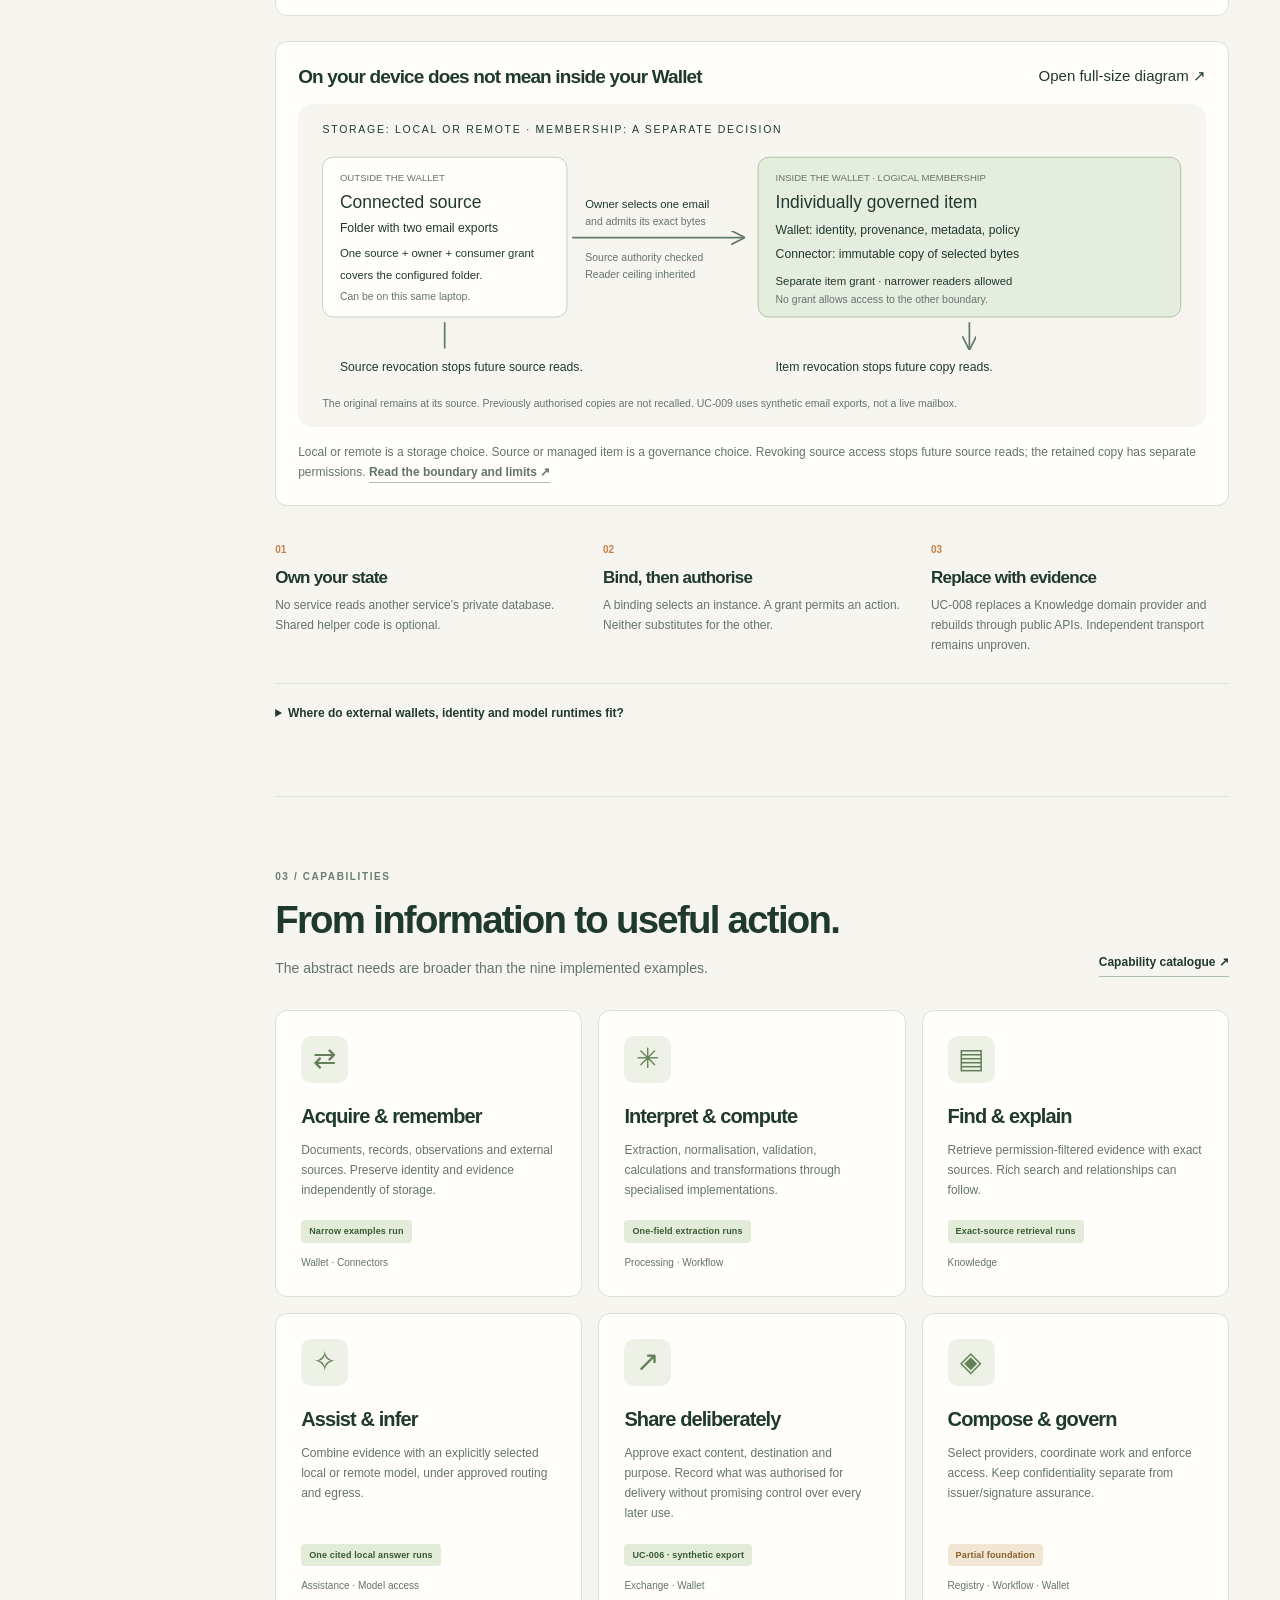
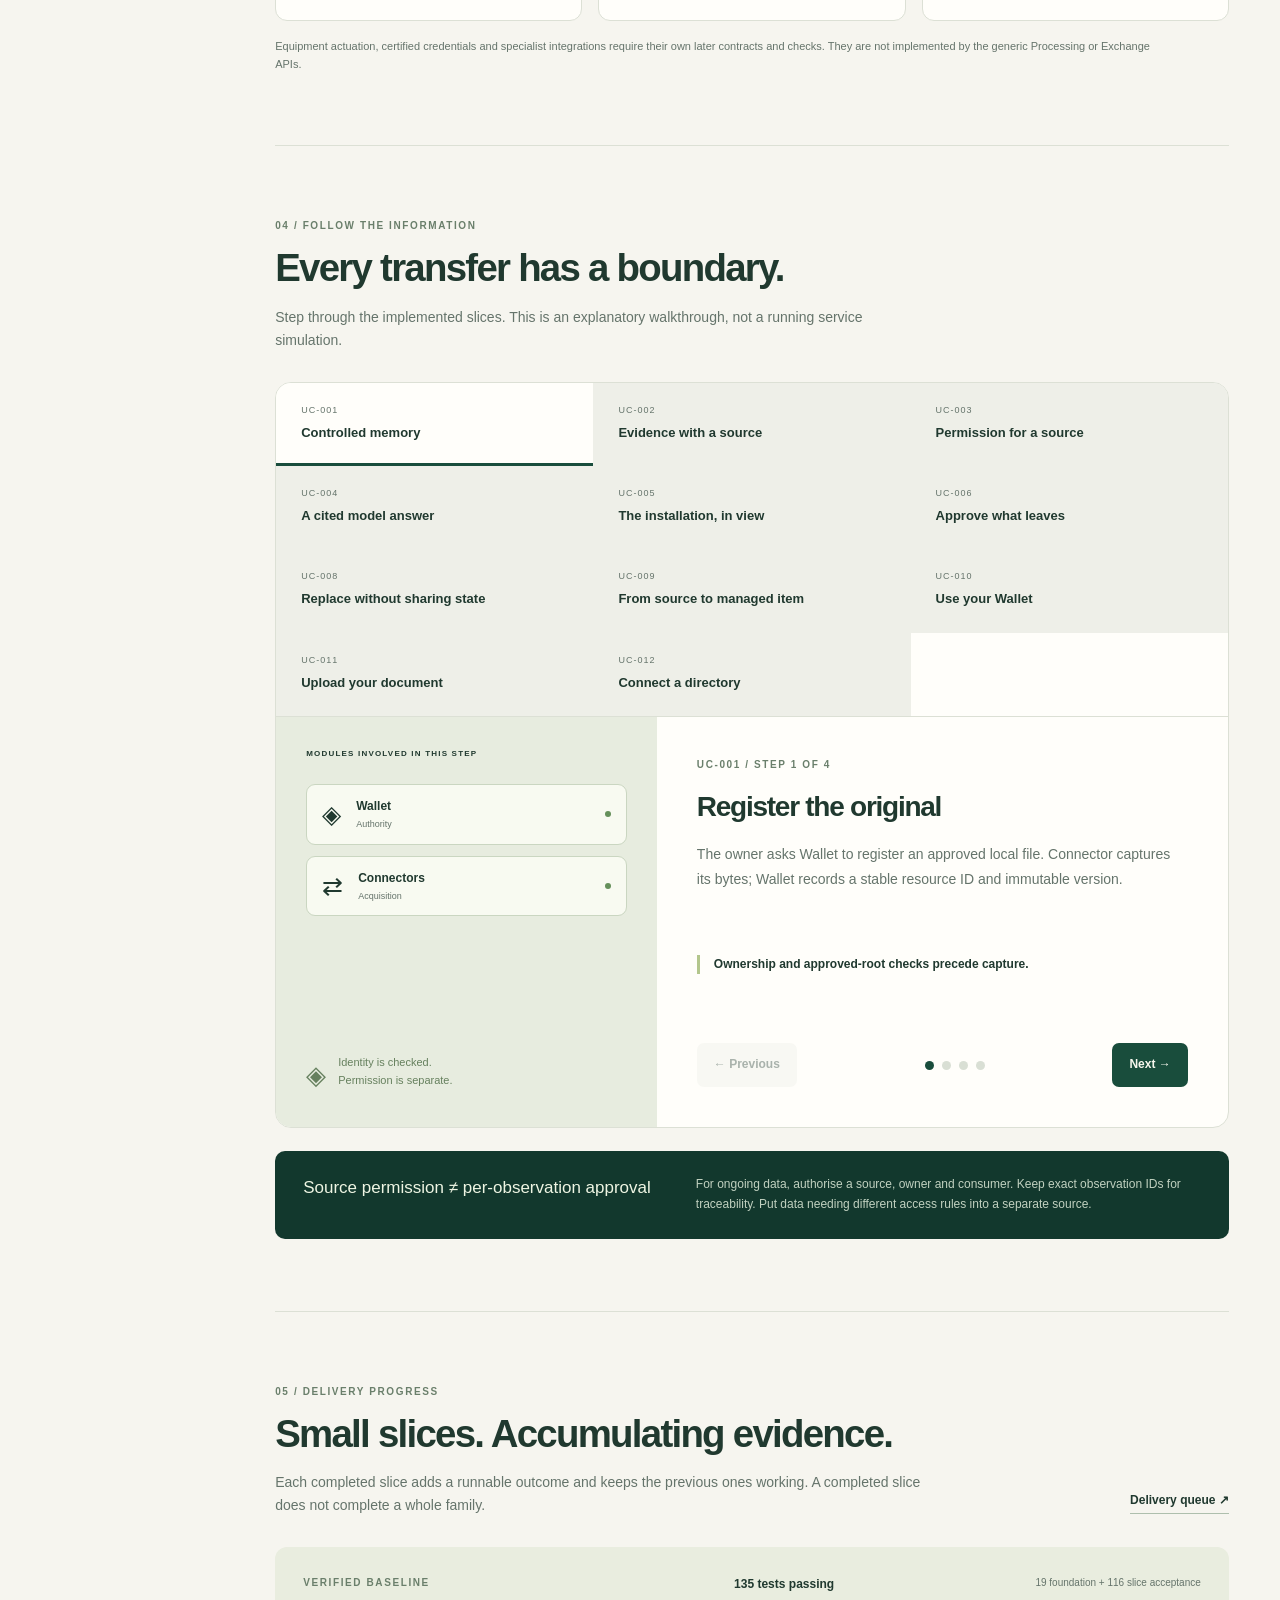
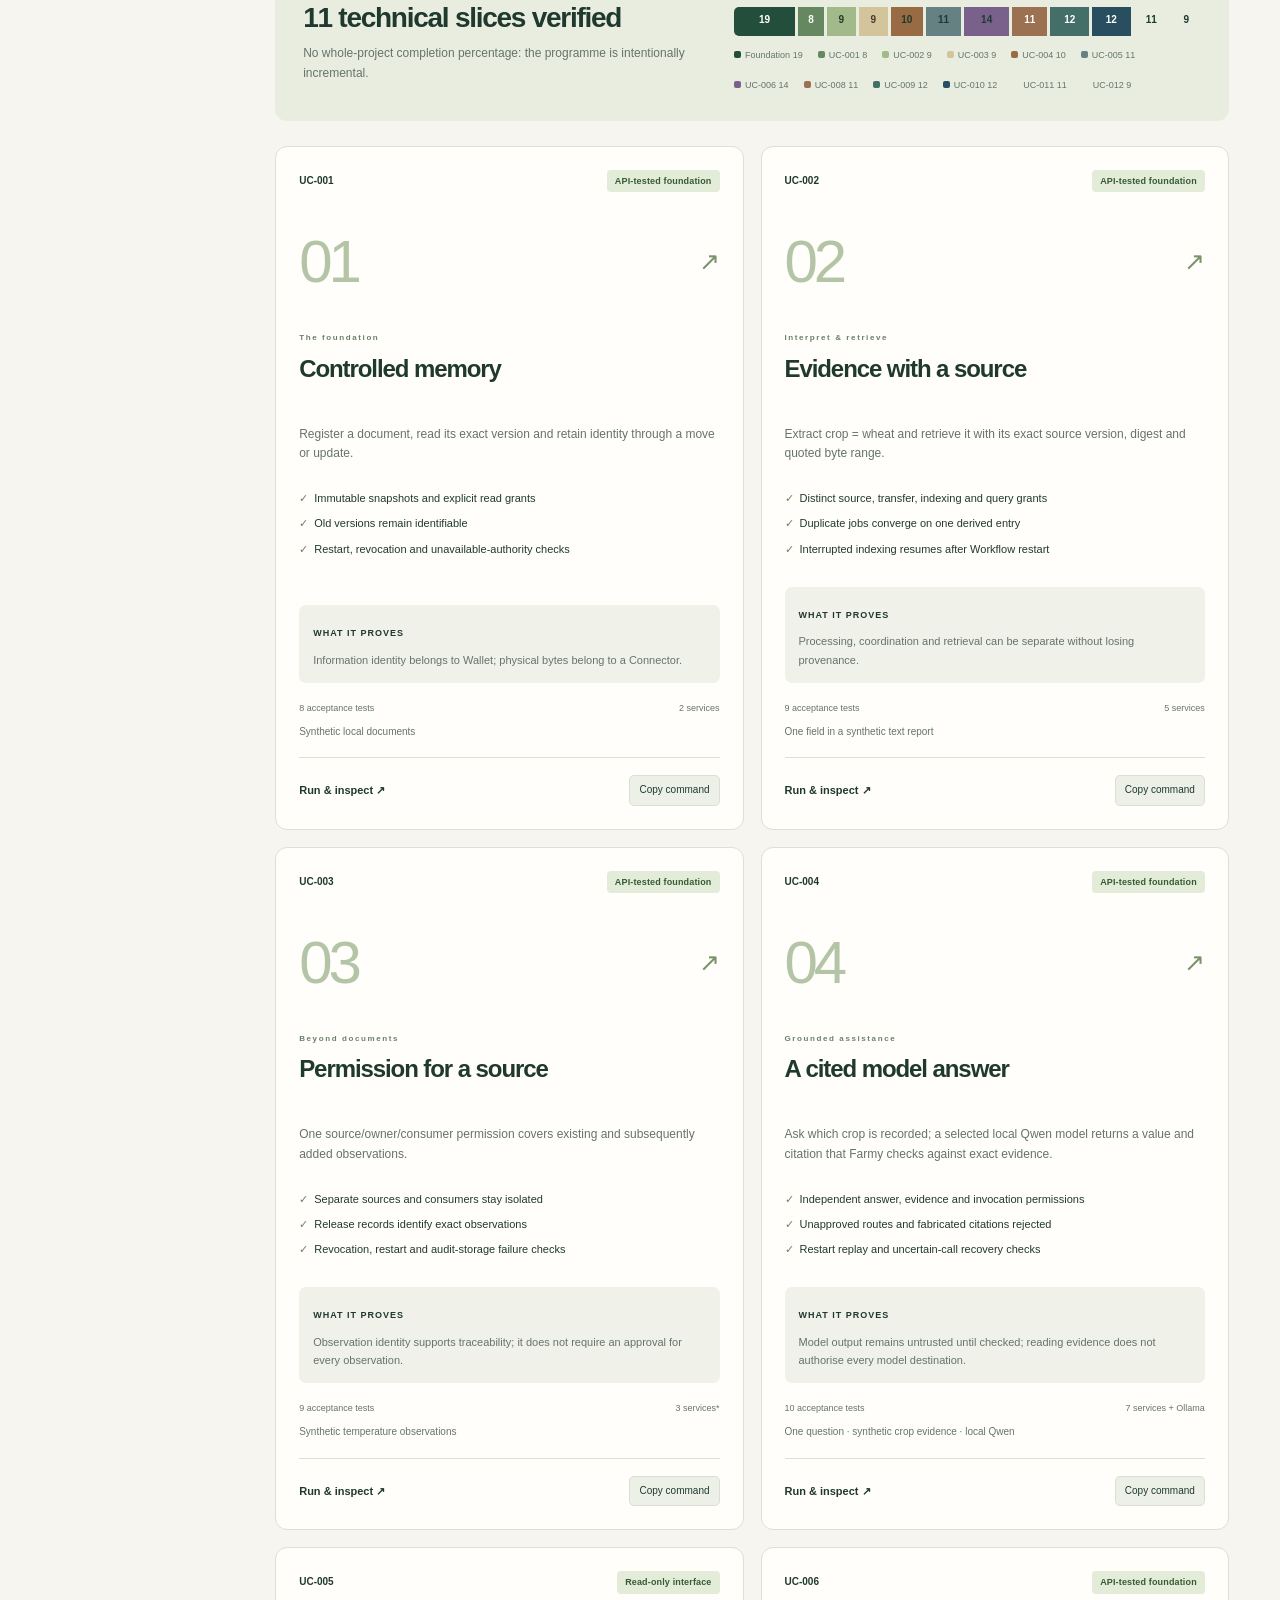
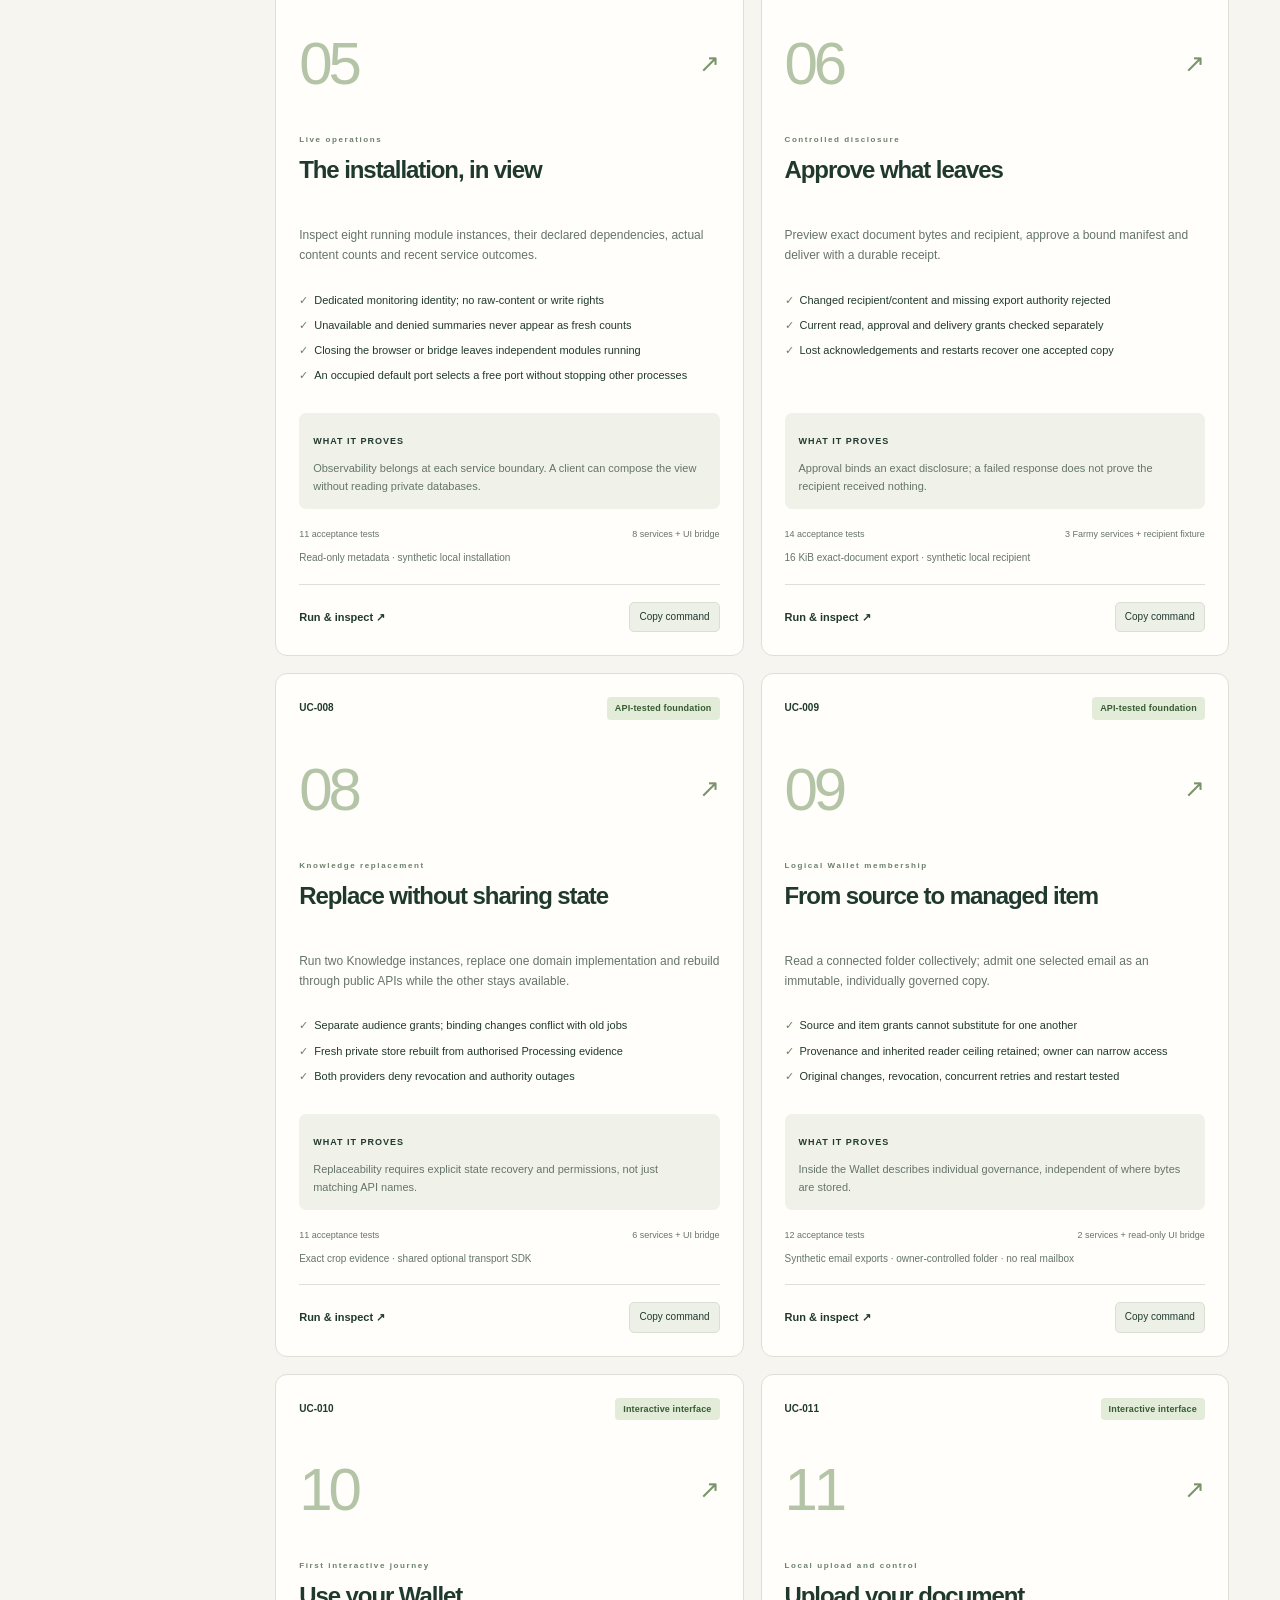
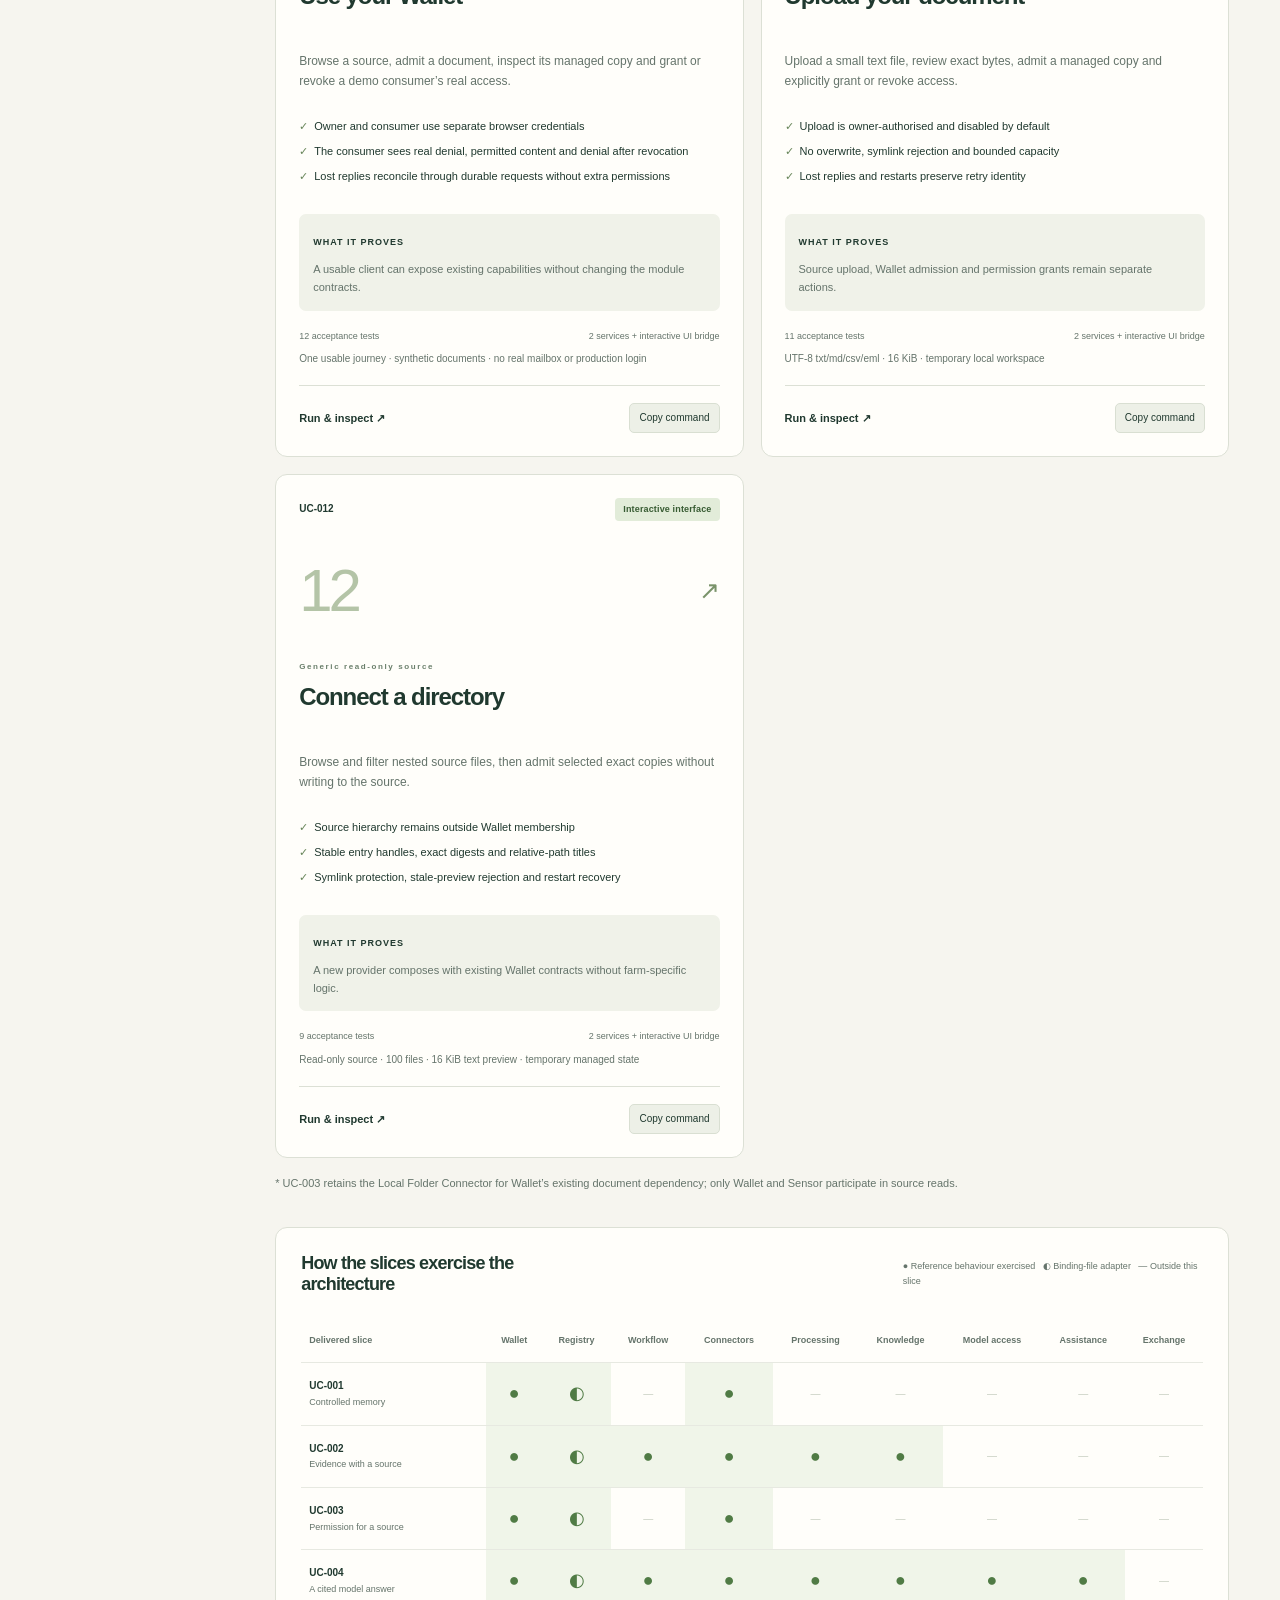
==== commit a606c7f4: "Add persistent local runtime and installable Mac release" ====
--- a/dashboard/index.html
+++ b/dashboard/index.html
@@ -33,7 +33,7 @@
       <div class="hero-copy"><span class="eyebrow">FARMER-CONTROLLED INFORMATION</span><h1 id="overview-title">Your farm.<br>Your information.<br><em>Your decisions.</em></h1><p>AI-adaptable services, independently governed sources and wallet-based trust, brought together around the farmer.</p><div class="hero-actions"><a class="button primary" href="#architecture">Explore the architecture <span>↘</span></a><a class="text-link" href="../README.md">Read the project README ↗</a></div></div>
       <figure class="hero-art"><img src="assets/farm-landscape.svg" alt="Illustrated farm with fields, a barn and connected information sources surrounding a farmer-controlled hub."><figcaption>Independent sources. Cooperation under agreed rules.</figcaption></figure>
     </div>
-    <div class="usable-now" id="usable-now"><span class="eyebrow">WHAT CAN I ACTUALLY USE?</span><h2>One real journey. Try it yourself.</h2><p>The diagram is a guide. The phone mockup is a simulation. The new Wallet workbench lets you act on real local services using sample documents or your own small text uploads.</p><div class="maturity-grid"><article><span class="tag reference">Usable through an interface</span><h3>Connect a folder. Control selected copies.</h3><p>Browse → Preview → Add to Wallet → Open the copy → Grant → Read as consumer → Revoke. A separate read-only monitor shows service health.</p><a class="text-link" href="../solutions/directory/uc012/README.md">Open the step-by-step guide ↗</a><p><code>.venv/bin/python solutions/directory/uc012/run.py launch --source docs/data_v2</code></p><button class="button primary copy-button" data-copy=".venv/bin/python solutions/directory/uc012/run.py launch --source docs/data_v2">Copy launch command</button><p>Run once, then open its printed private link. Read-only folder, nested paths and filtering; temporary managed copies.</p></article><article><span class="tag adapter">API-tested foundations</span><h3>Working beneath the interface</h3><p>Extraction, exact-source evidence, a local-model answer, source permissions, controlled export and provider replacement are tested through scripts and APIs. Most have no action interface yet.</p></article><article><span class="tag planned">Planned</span><h3>Broader everyday use</h3><p>Real mailbox connection, signed claims, AI configuration and cross-platform packaging still need usable, tested increments. Test counts do not measure product completeness.</p></article></div></div>
+    <div class="usable-now" id="usable-now"><span class="eyebrow">WHAT CAN I ACTUALLY USE?</span><h2>A persistent local workspace.</h2><p>The diagram is a guide. The phone mockup is a simulation. The new Wallet workbench lets you act on real local services using sample documents or your own small text uploads.</p><div class="maturity-grid"><article><span class="tag reference">Usable through an interface</span><h3>Install locally. Keep your managed copies.</h3><p>Browse → Preview → Add to Wallet → Open the copy → Grant → Read as consumer → Revoke. A separate read-only monitor shows service health.</p><a class="text-link" href="../deployments/profiles/macos/README.md">Open the step-by-step guide ↗</a><p><code>farmy open</code></p><button class="button primary copy-button" data-copy="farmy open">Copy launch command</button><p>Run once, then open its printed private link. Installed local runtime: managed copies survive restarts. Eight additional lifecycle tests pass; Homebrew verification is pending.</p></article><article><span class="tag adapter">API-tested foundations</span><h3>Working beneath the interface</h3><p>Extraction, exact-source evidence, a local-model answer, source permissions, controlled export and provider replacement are tested through scripts and APIs. Most have no action interface yet.</p></article><article><span class="tag planned">Planned</span><h3>Broader everyday use</h3><p>Real mailbox connection, signed claims, AI configuration and cross-platform packaging still need usable, tested increments. Test counts do not measure product completeness.</p></article></div></div>
     <div class="stats"><div><span class="stat-value">9</span><span>Module families<small>Shared responsibilities, separate boundaries</small></span></div><div><span class="stat-value" id="slice-count">9</span><span>Technical slices<small>Verified increments, not usable-feature count</small></span></div><div><span class="stat-value" id="test-count">115</span><span>Passing tests<small>Including locally verified UC-012</small></span></div><div><span class="stat-value">1</span><span>Verified development target<small>macOS · synthetic data only</small></span></div></div>
     <div class="overview-grid"><article class="intro-card"><span class="eyebrow">THE IDEA</span><h2>Keep authority.<br>Choose the services.</h2><p>Information may live in folders, provider stores or independently owned source systems. Each participant retains its own authority; common governance defines how they cooperate.</p><p>Farmers choose services and control their own disclosures. AI can help modules adapt to new sources; signed claims can carry evidence of ownership and contributions between participants. Those broader capabilities remain to be implemented.</p></article><article class="principles"><h3>What the project stands for</h3><ul><li><b>Control stays explicit.</b> Trusting a service does not grant it access to data.</li><li><b>Evidence keeps its origin.</b> Originals, extracted claims and advice stay distinguishable.</li><li><b>Modules meet at contracts.</b> Each implementation owns its state and responsibilities.</li><li><b>Openness has practical proof.</b> Contracts and tests are independently usable deliverables within the wider product.</li></ul><a class="text-link" href="../docs/vision.md">Explore the vision ↗</a></article></div>
     <div class="notice"><span>DEVELOPMENT, NOT A RELEASE</span><p>Nine technical slices run today; one now has an interactive document journey. Production security, physical devices, remote model integration and cross-platform packaging are still future work. This dashboard explains the project; it does not control live services.</p></div>
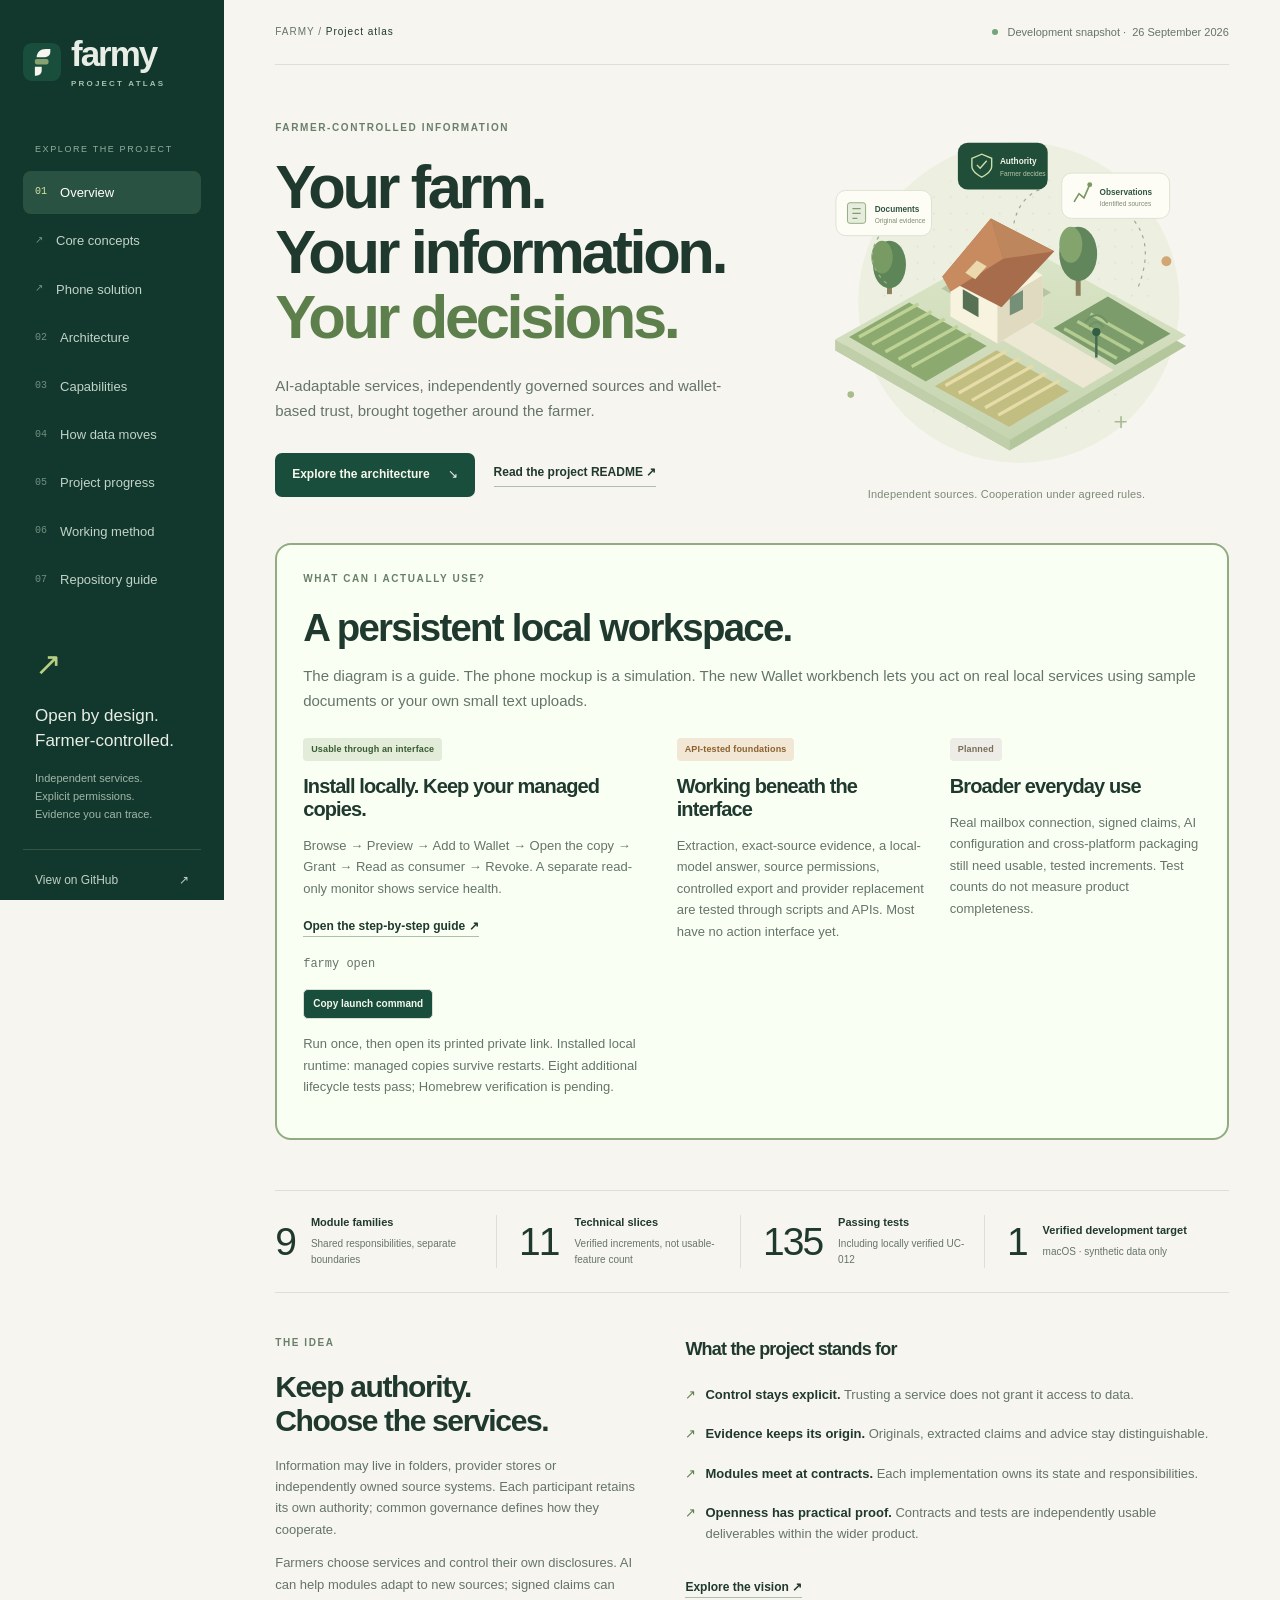
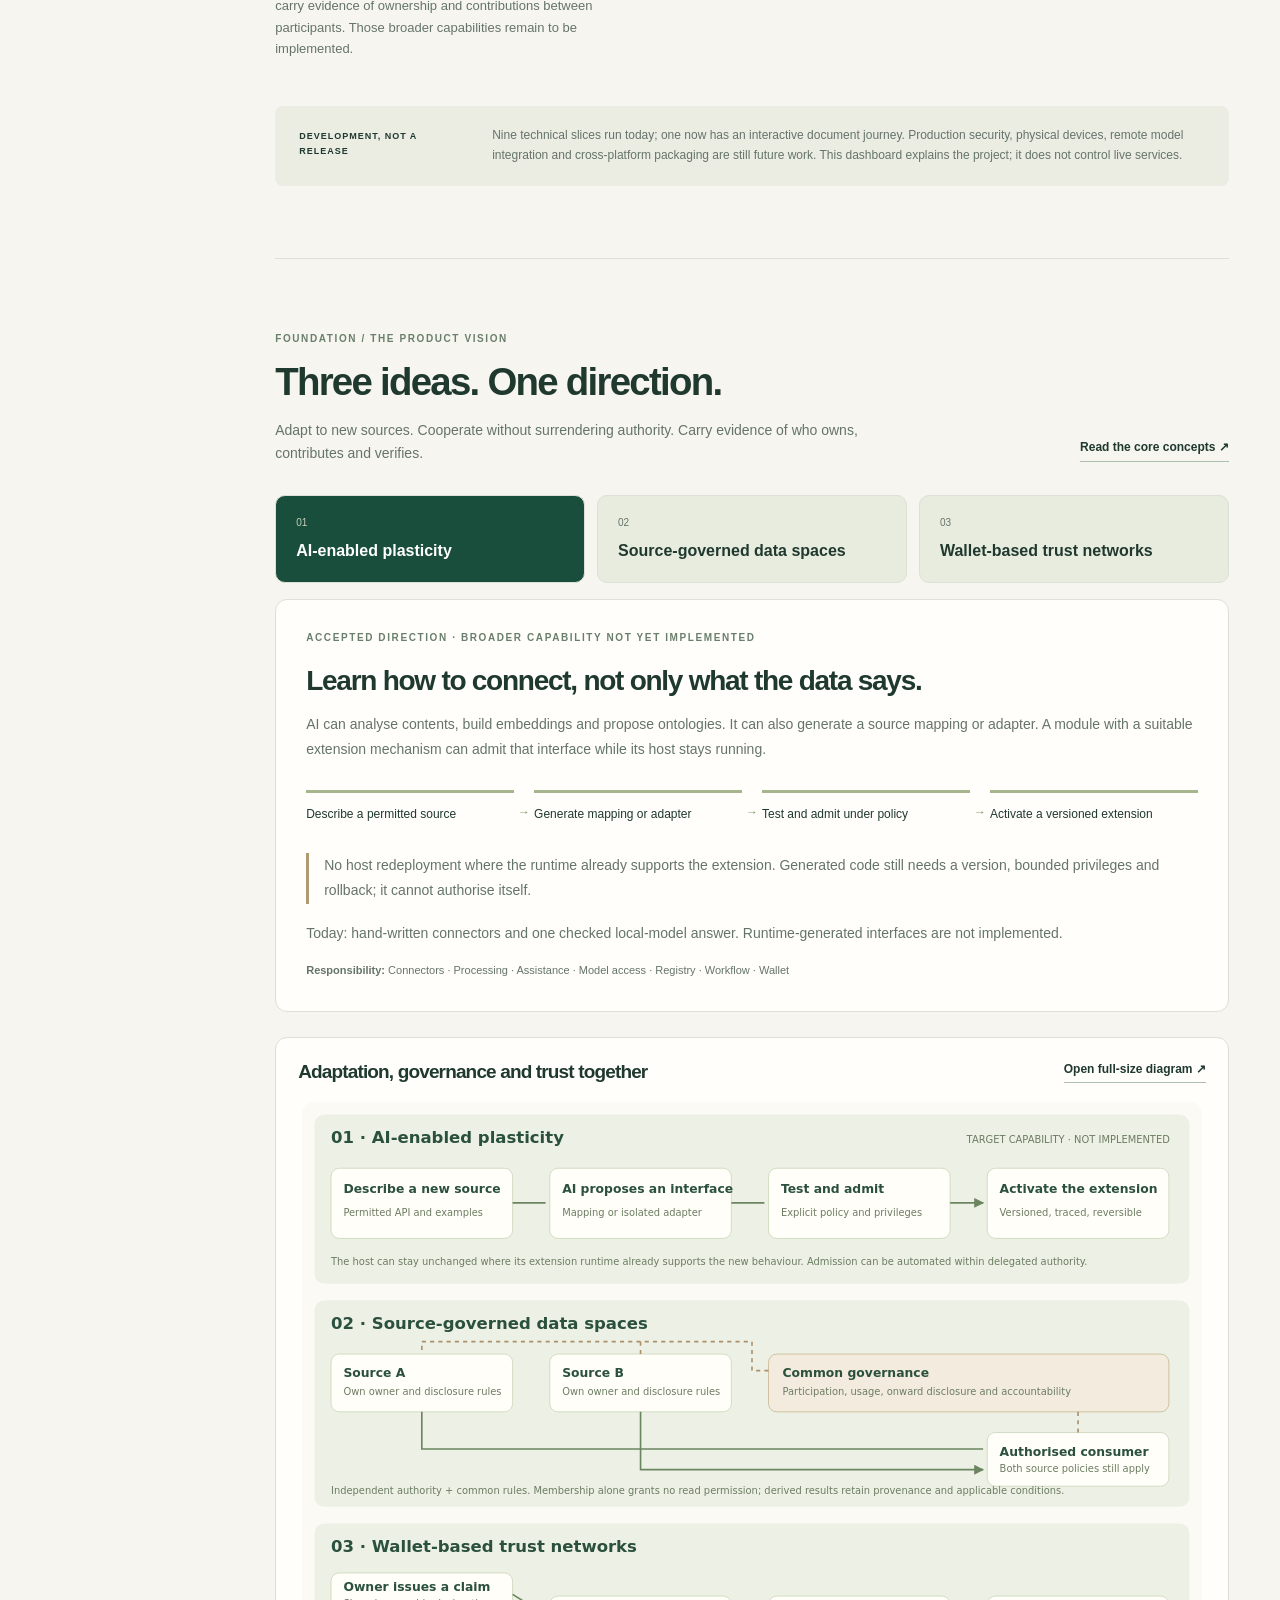
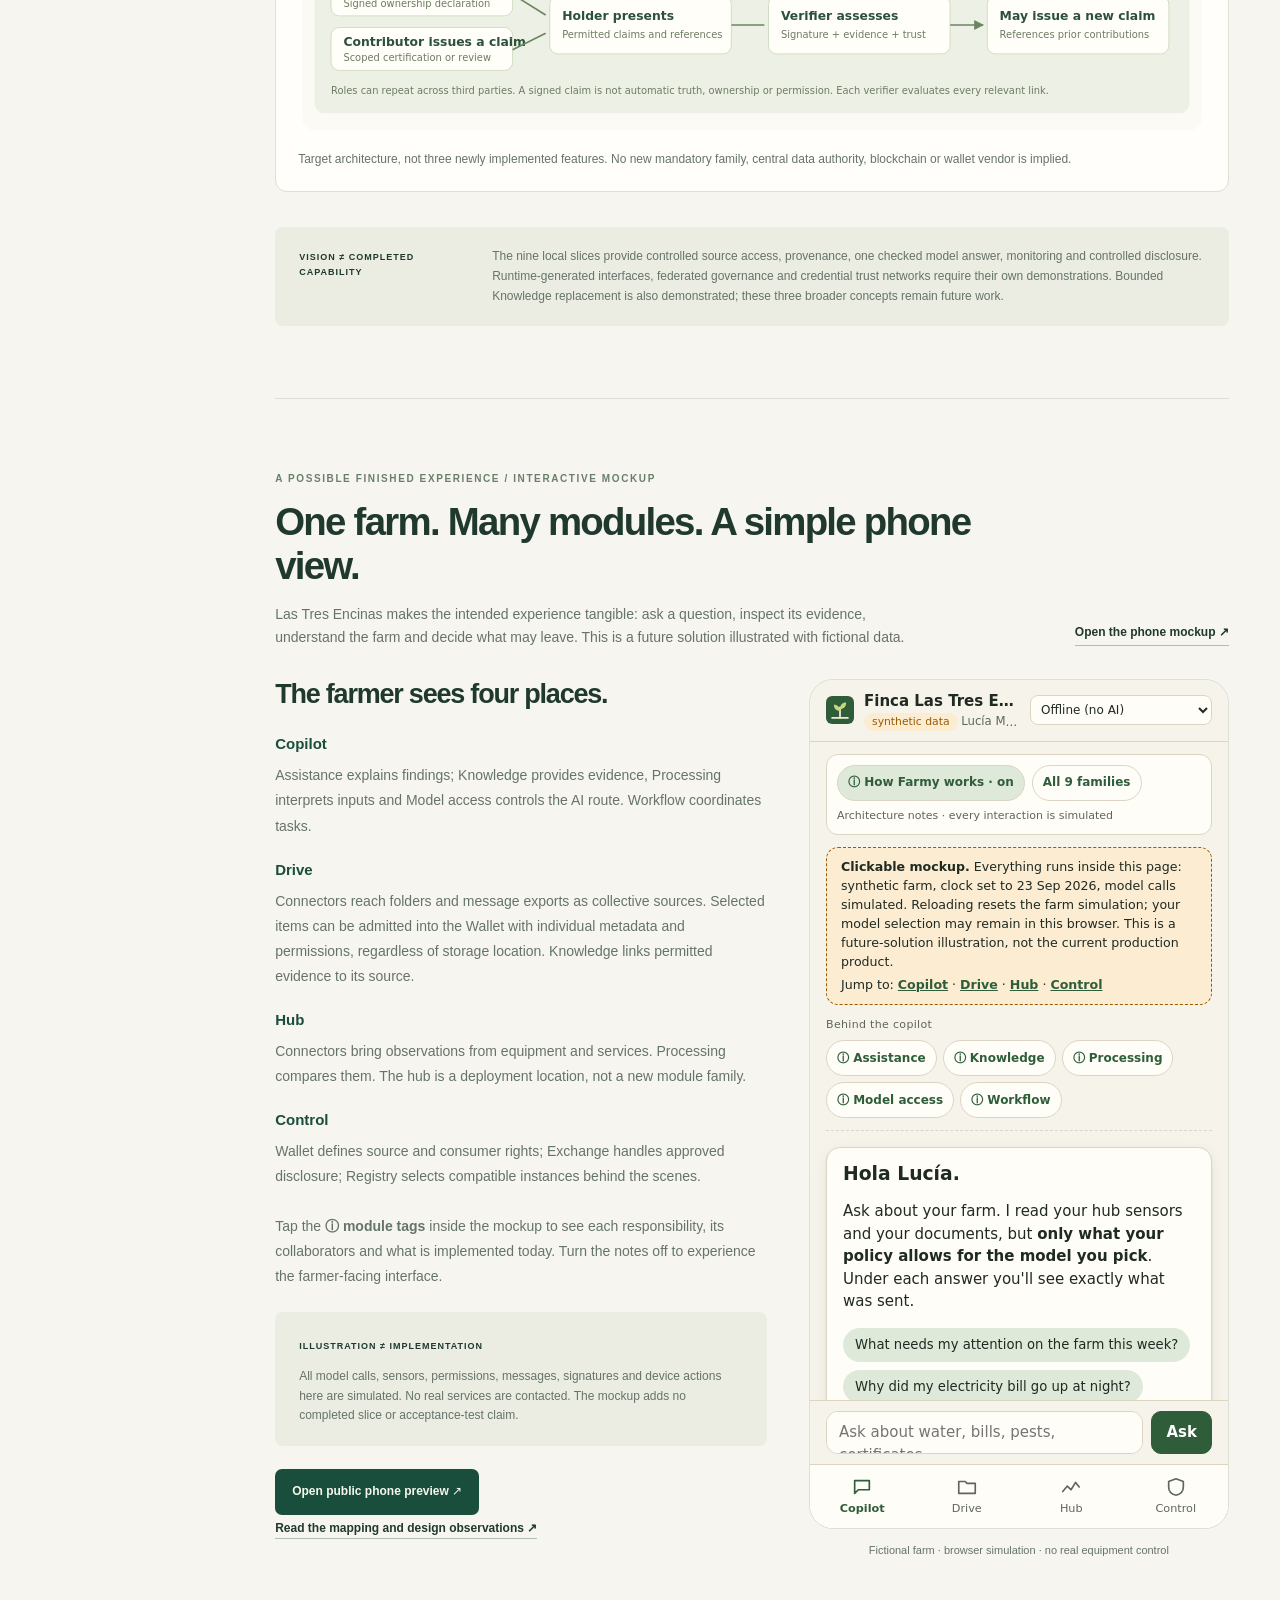
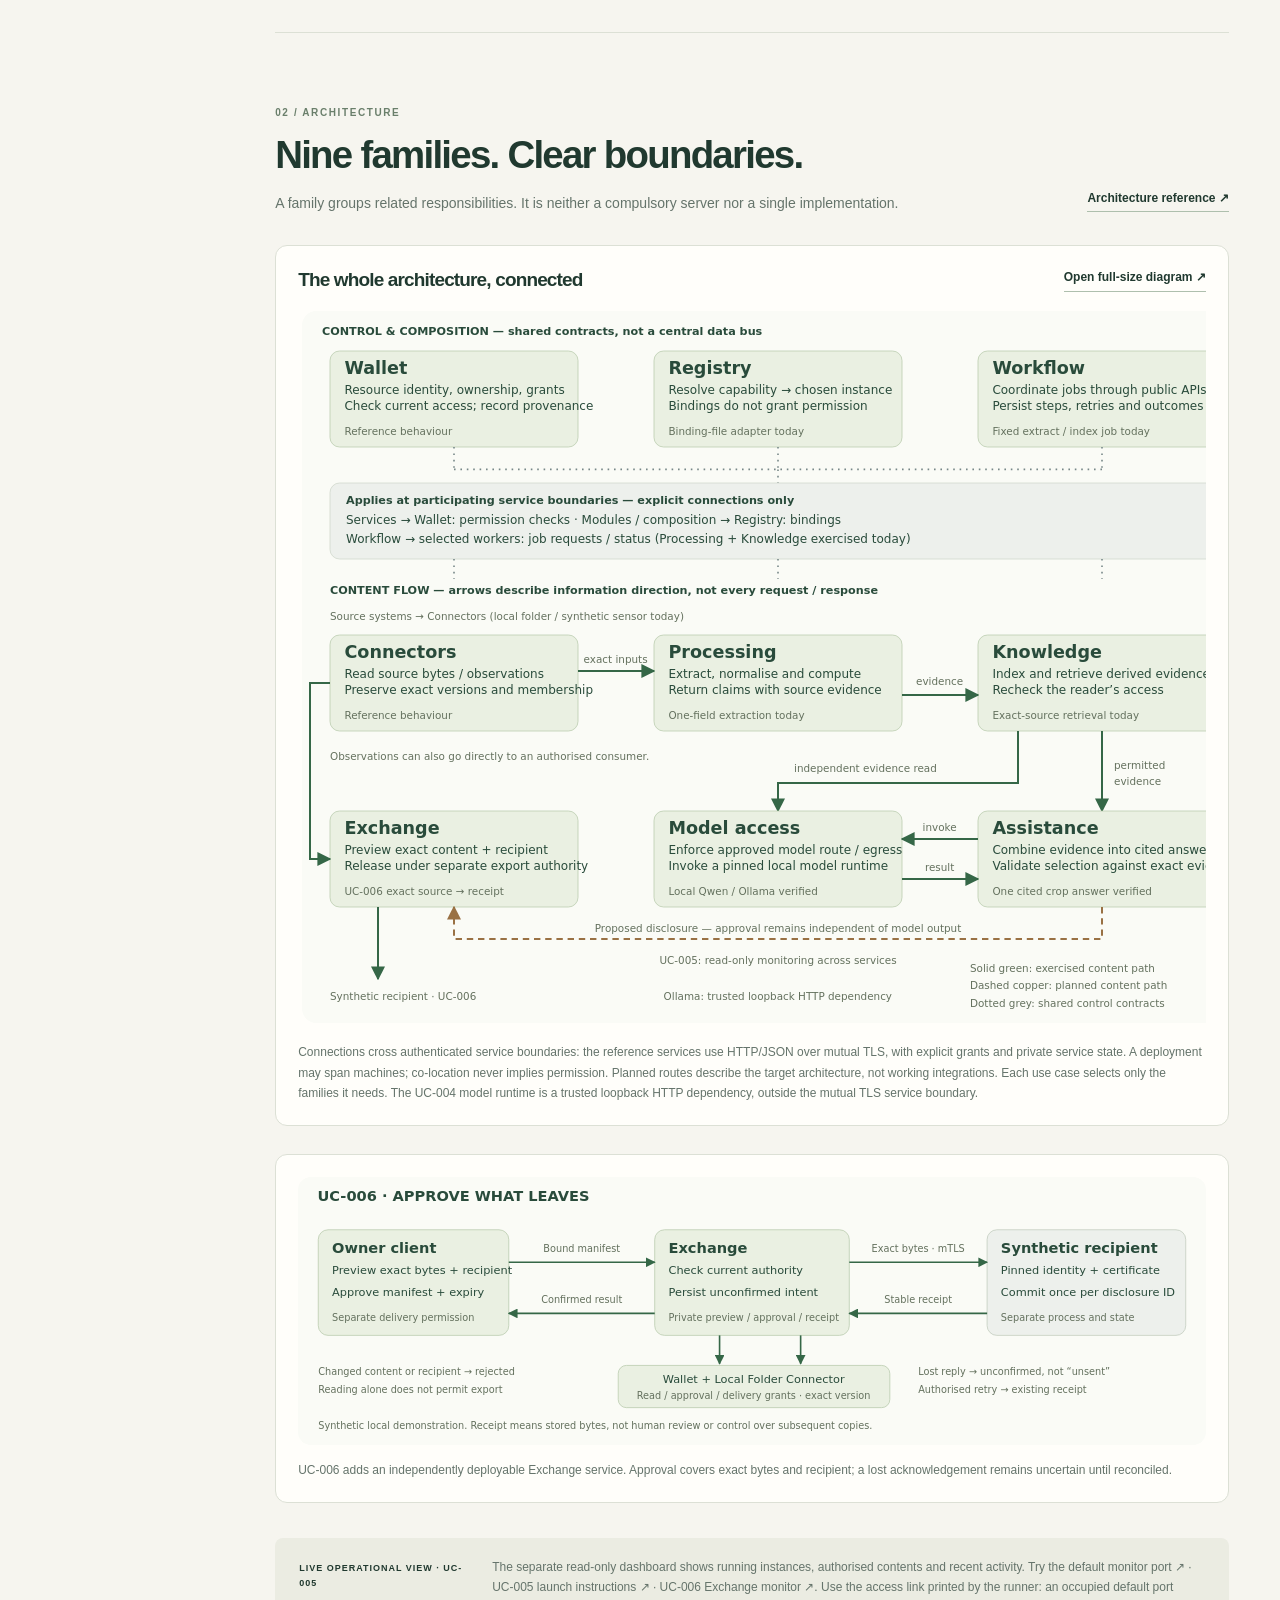
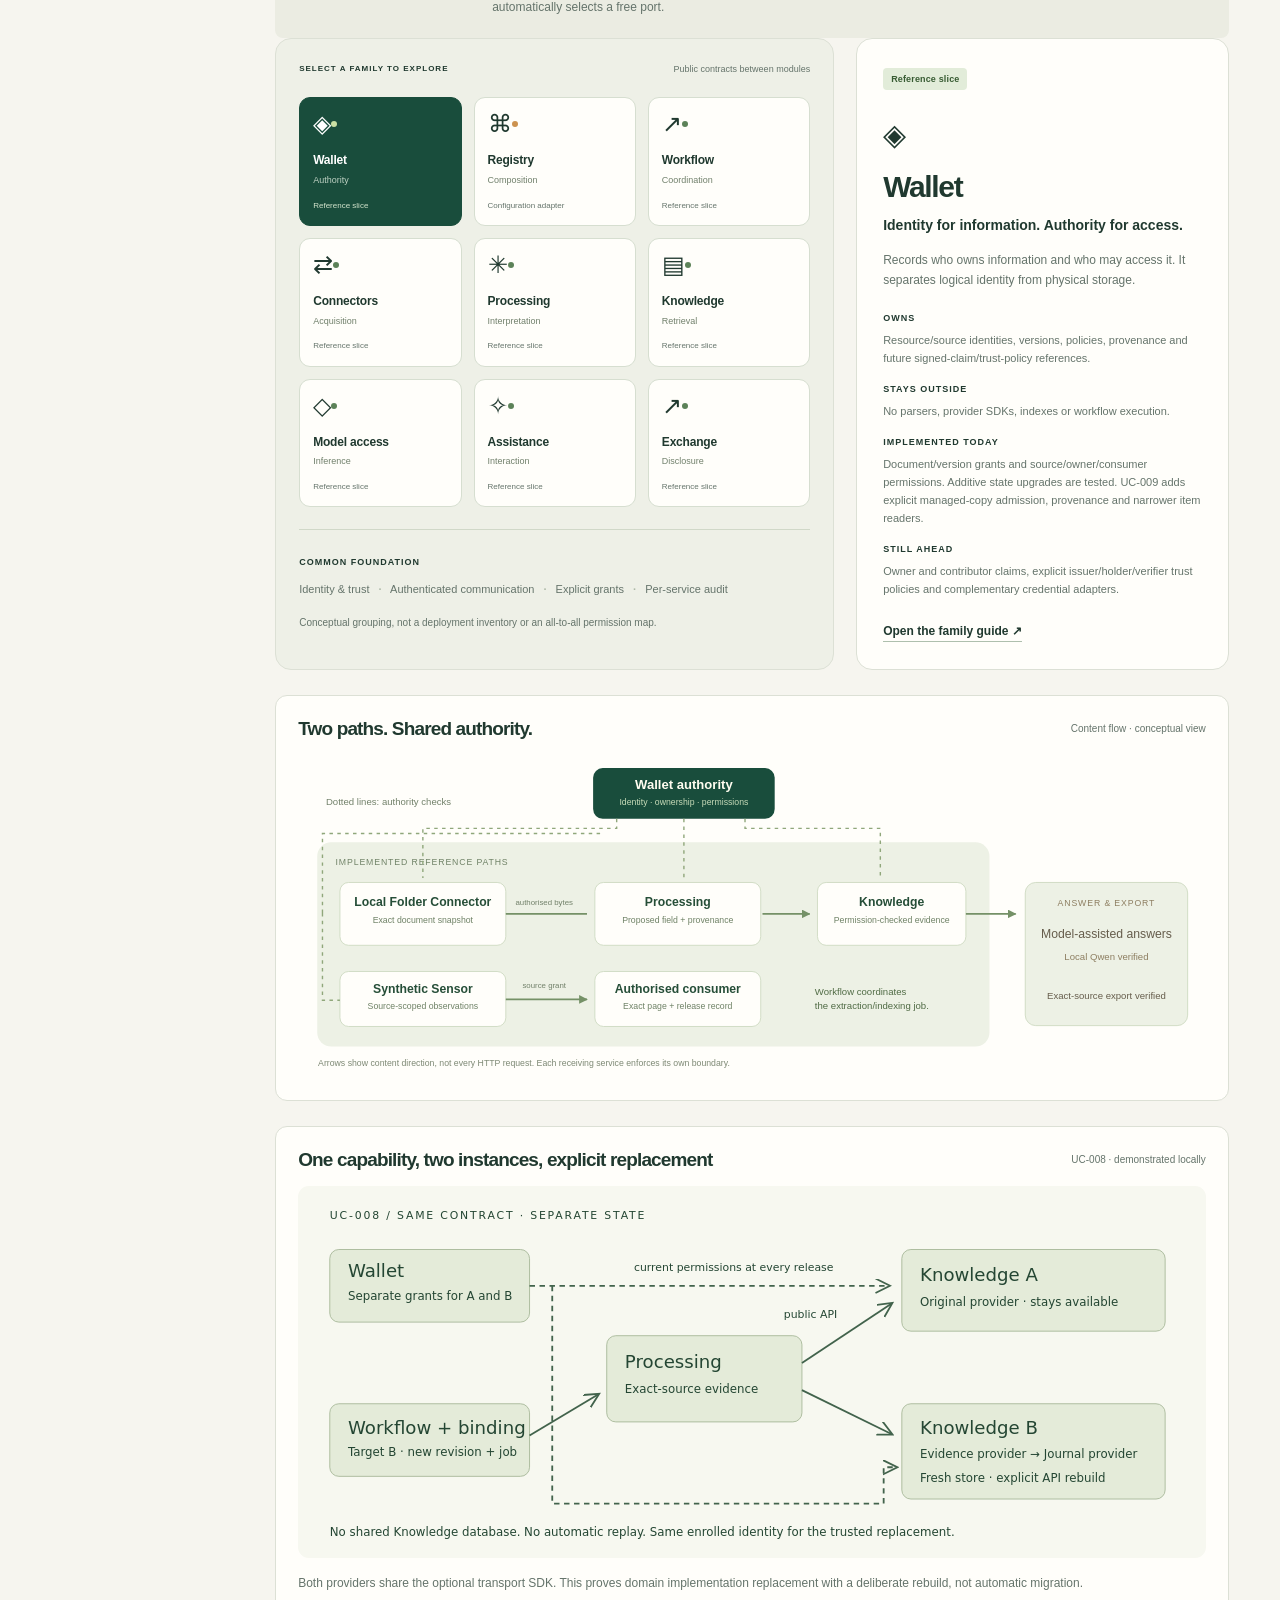
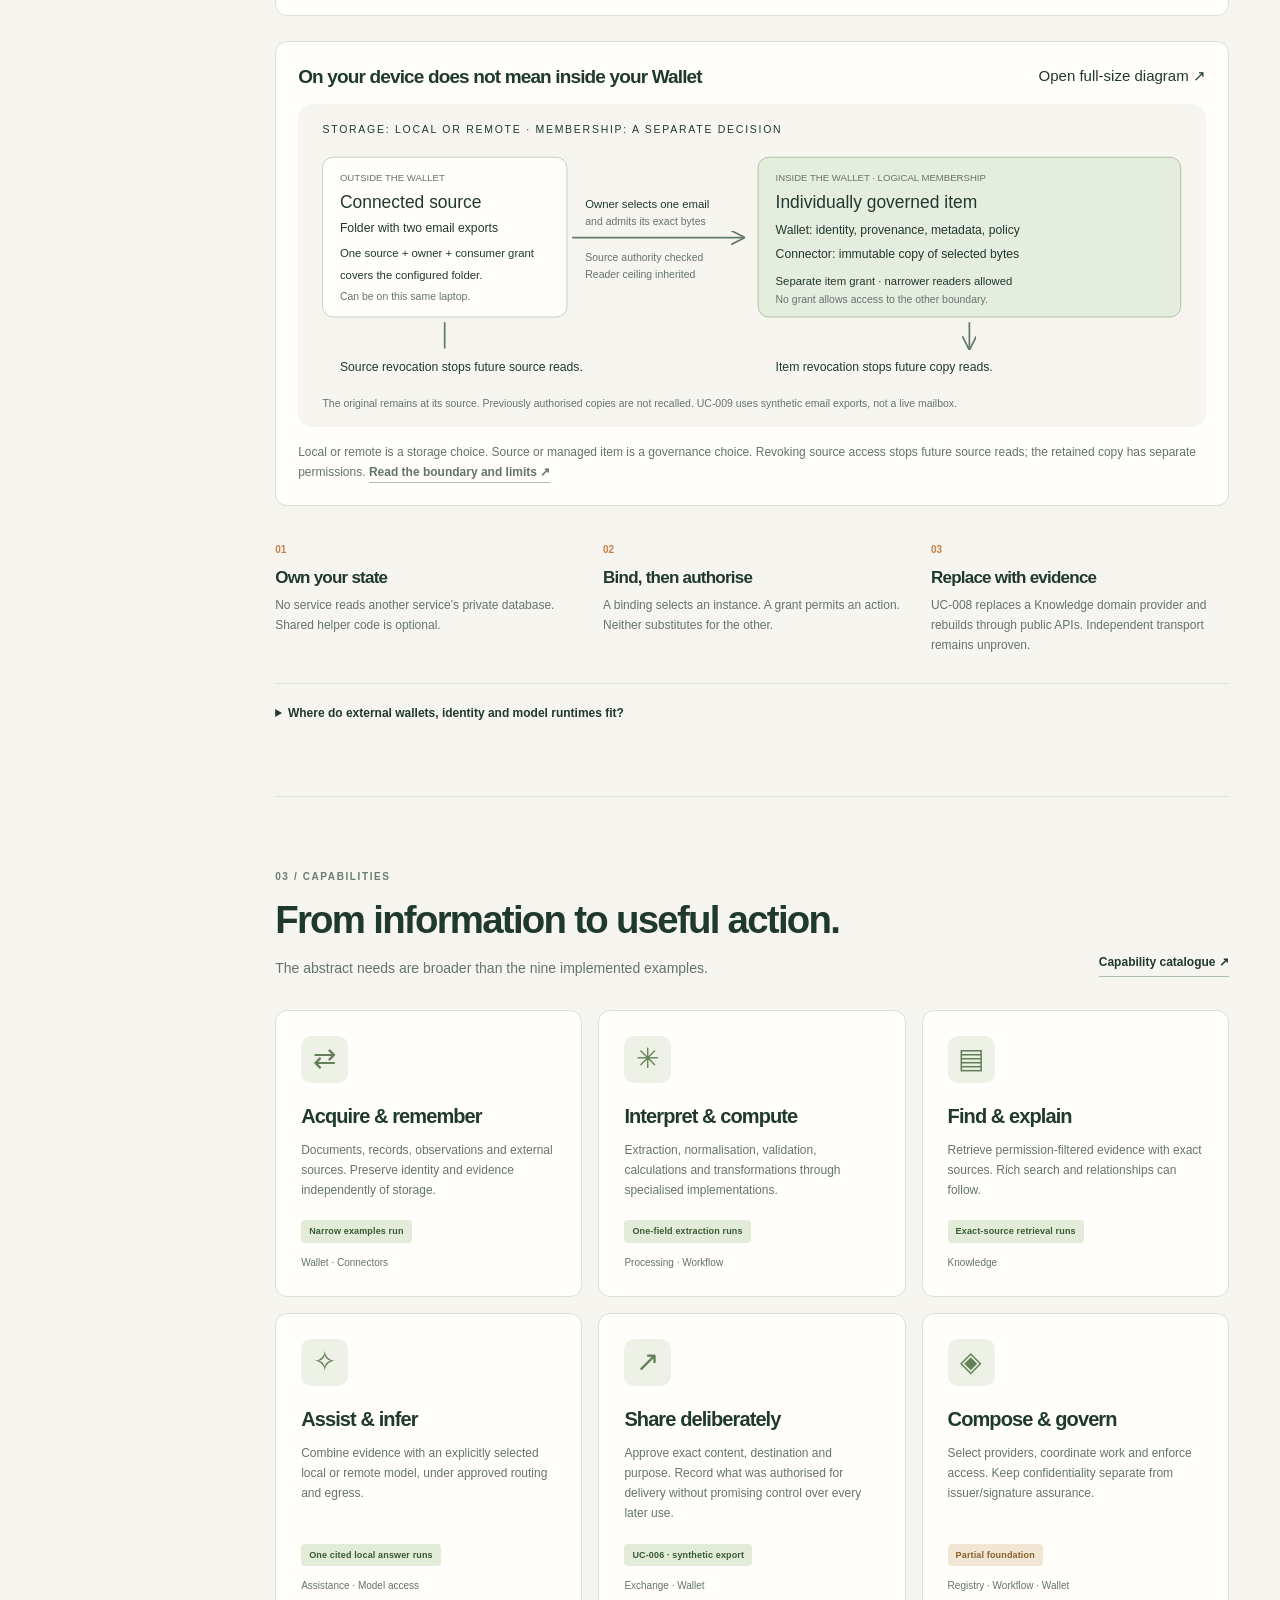
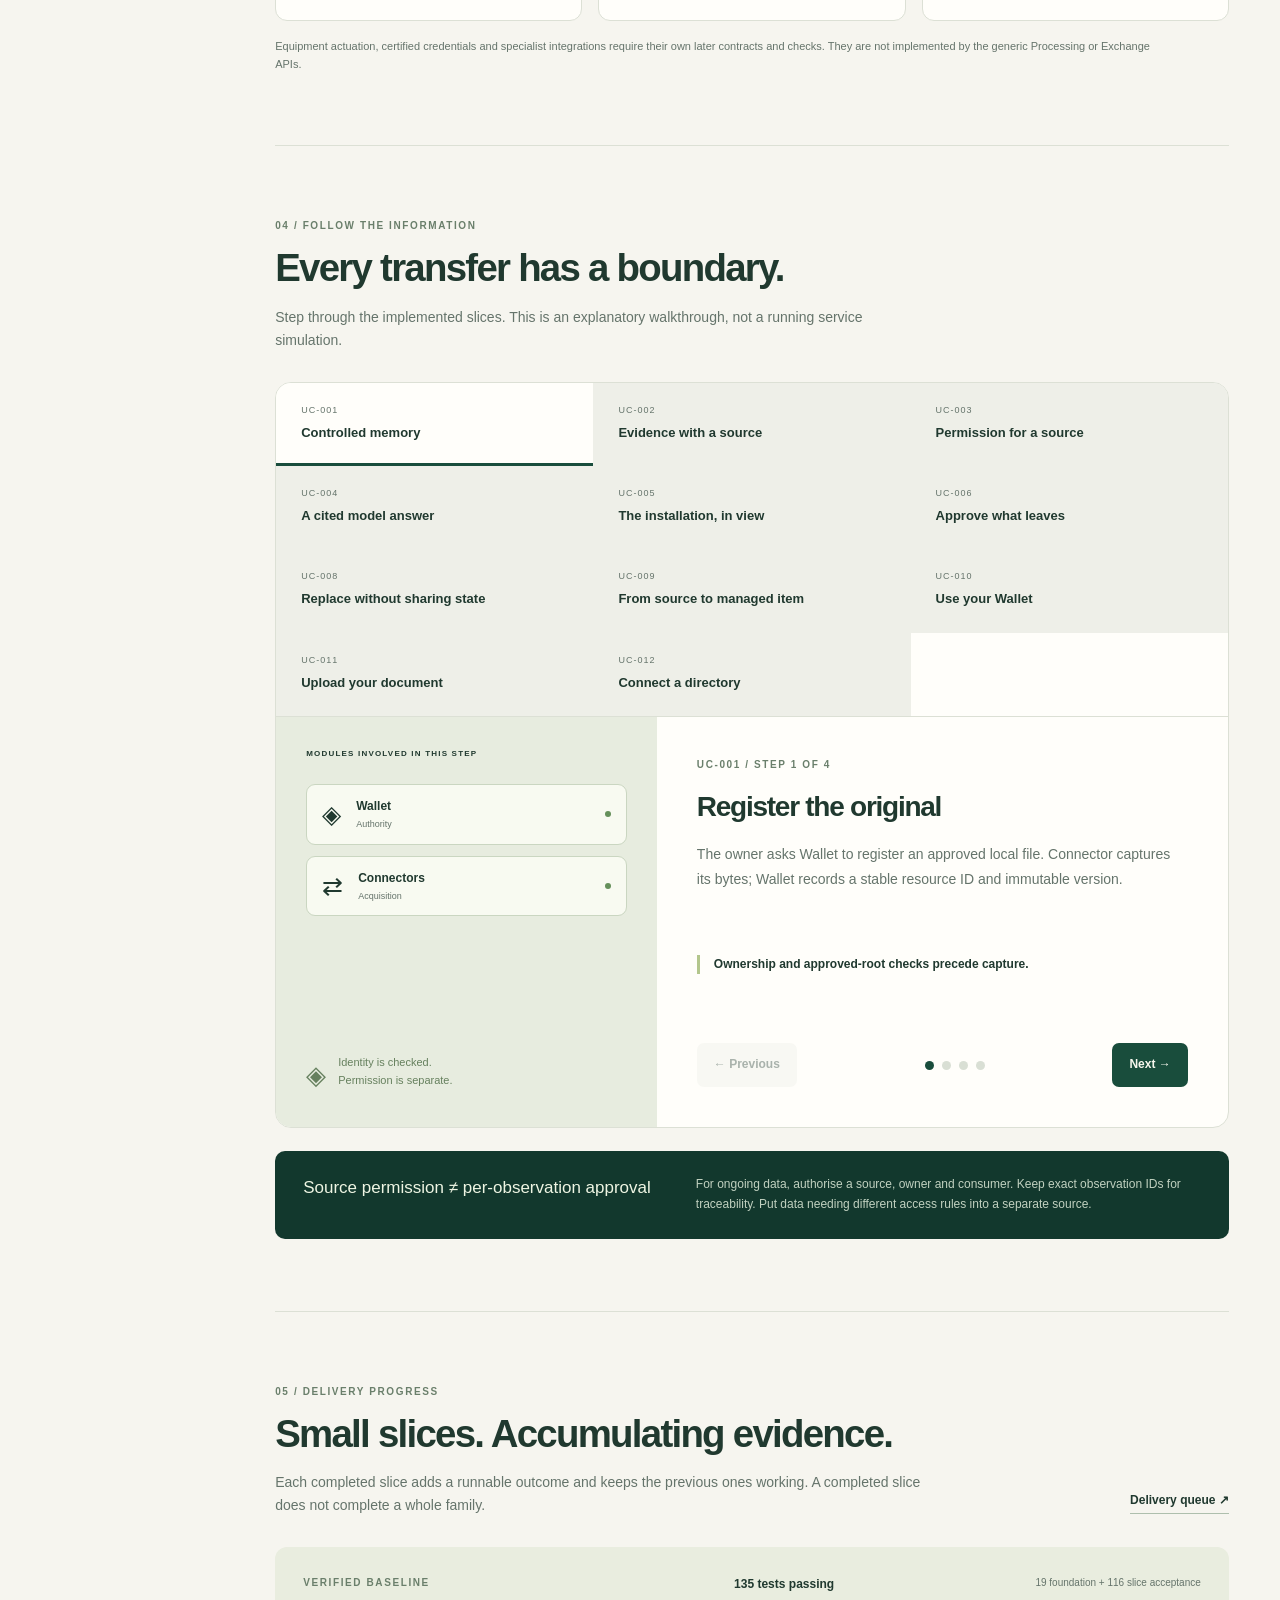
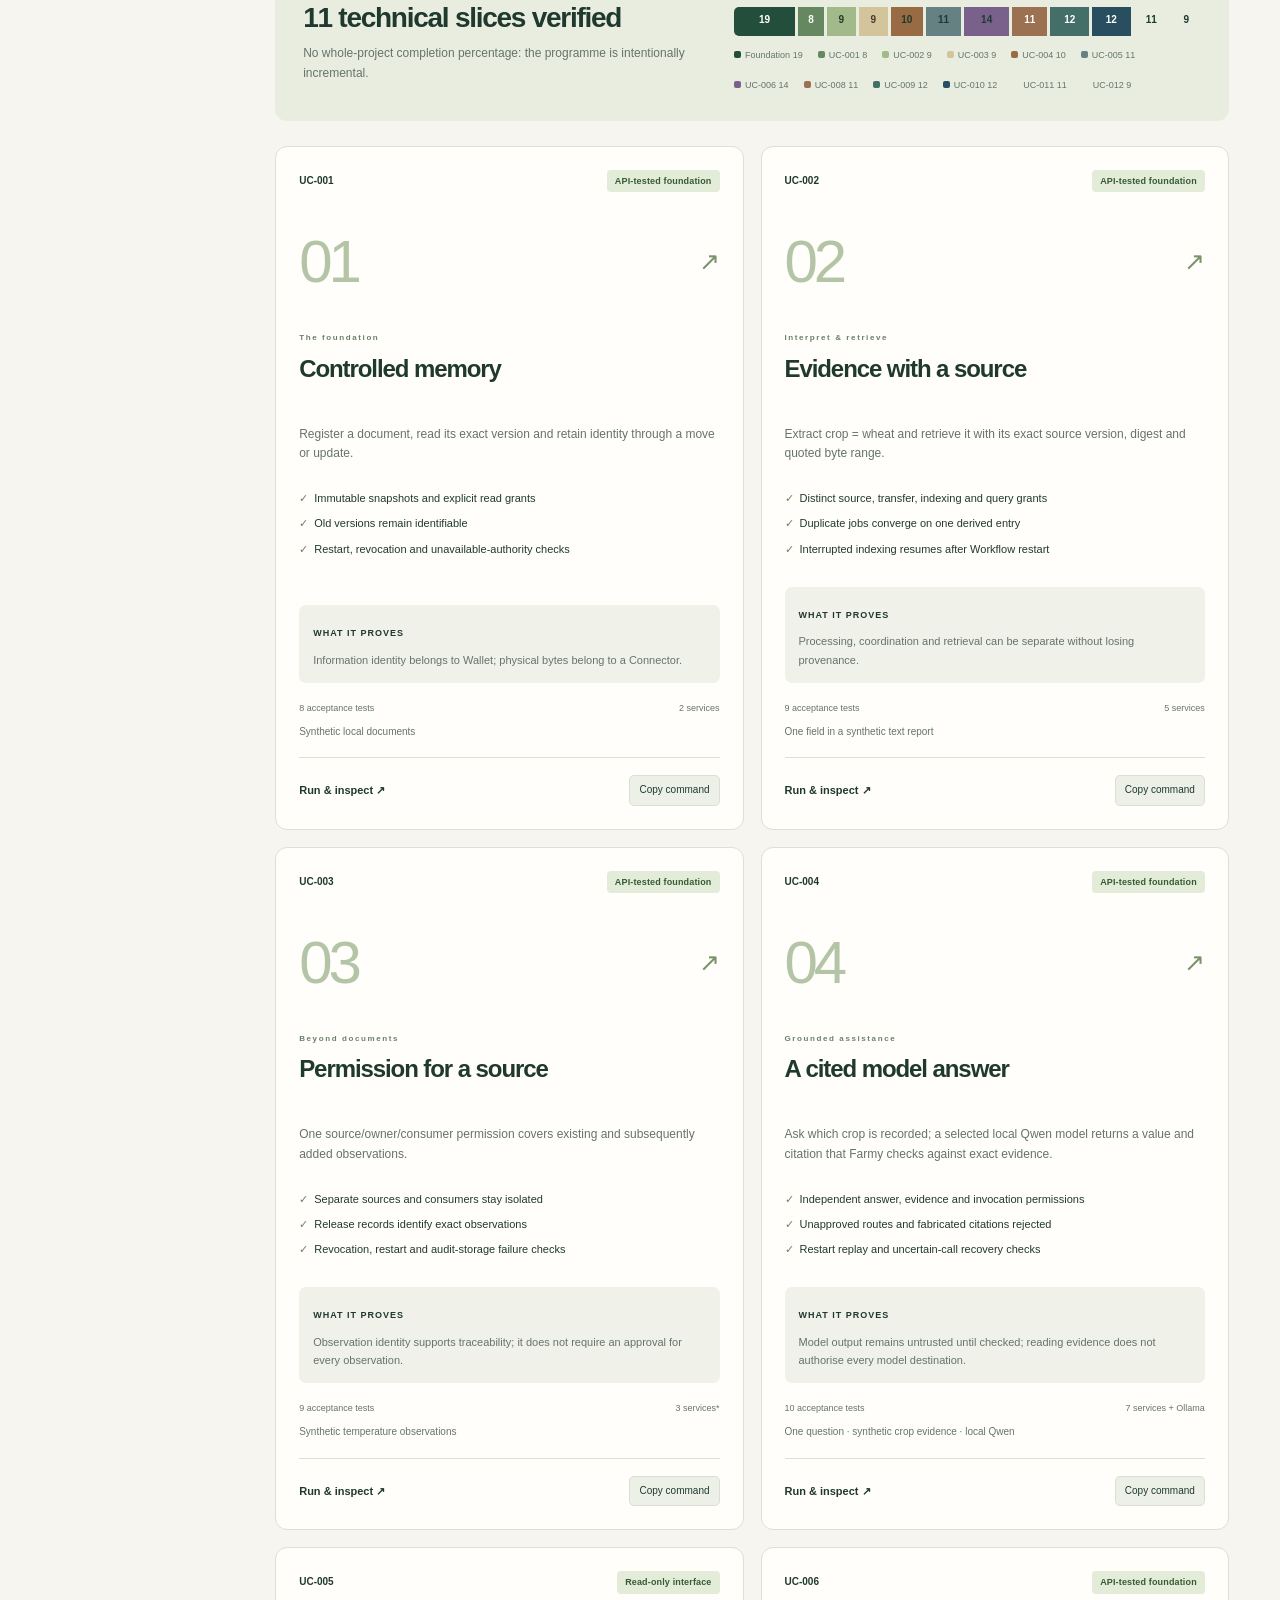
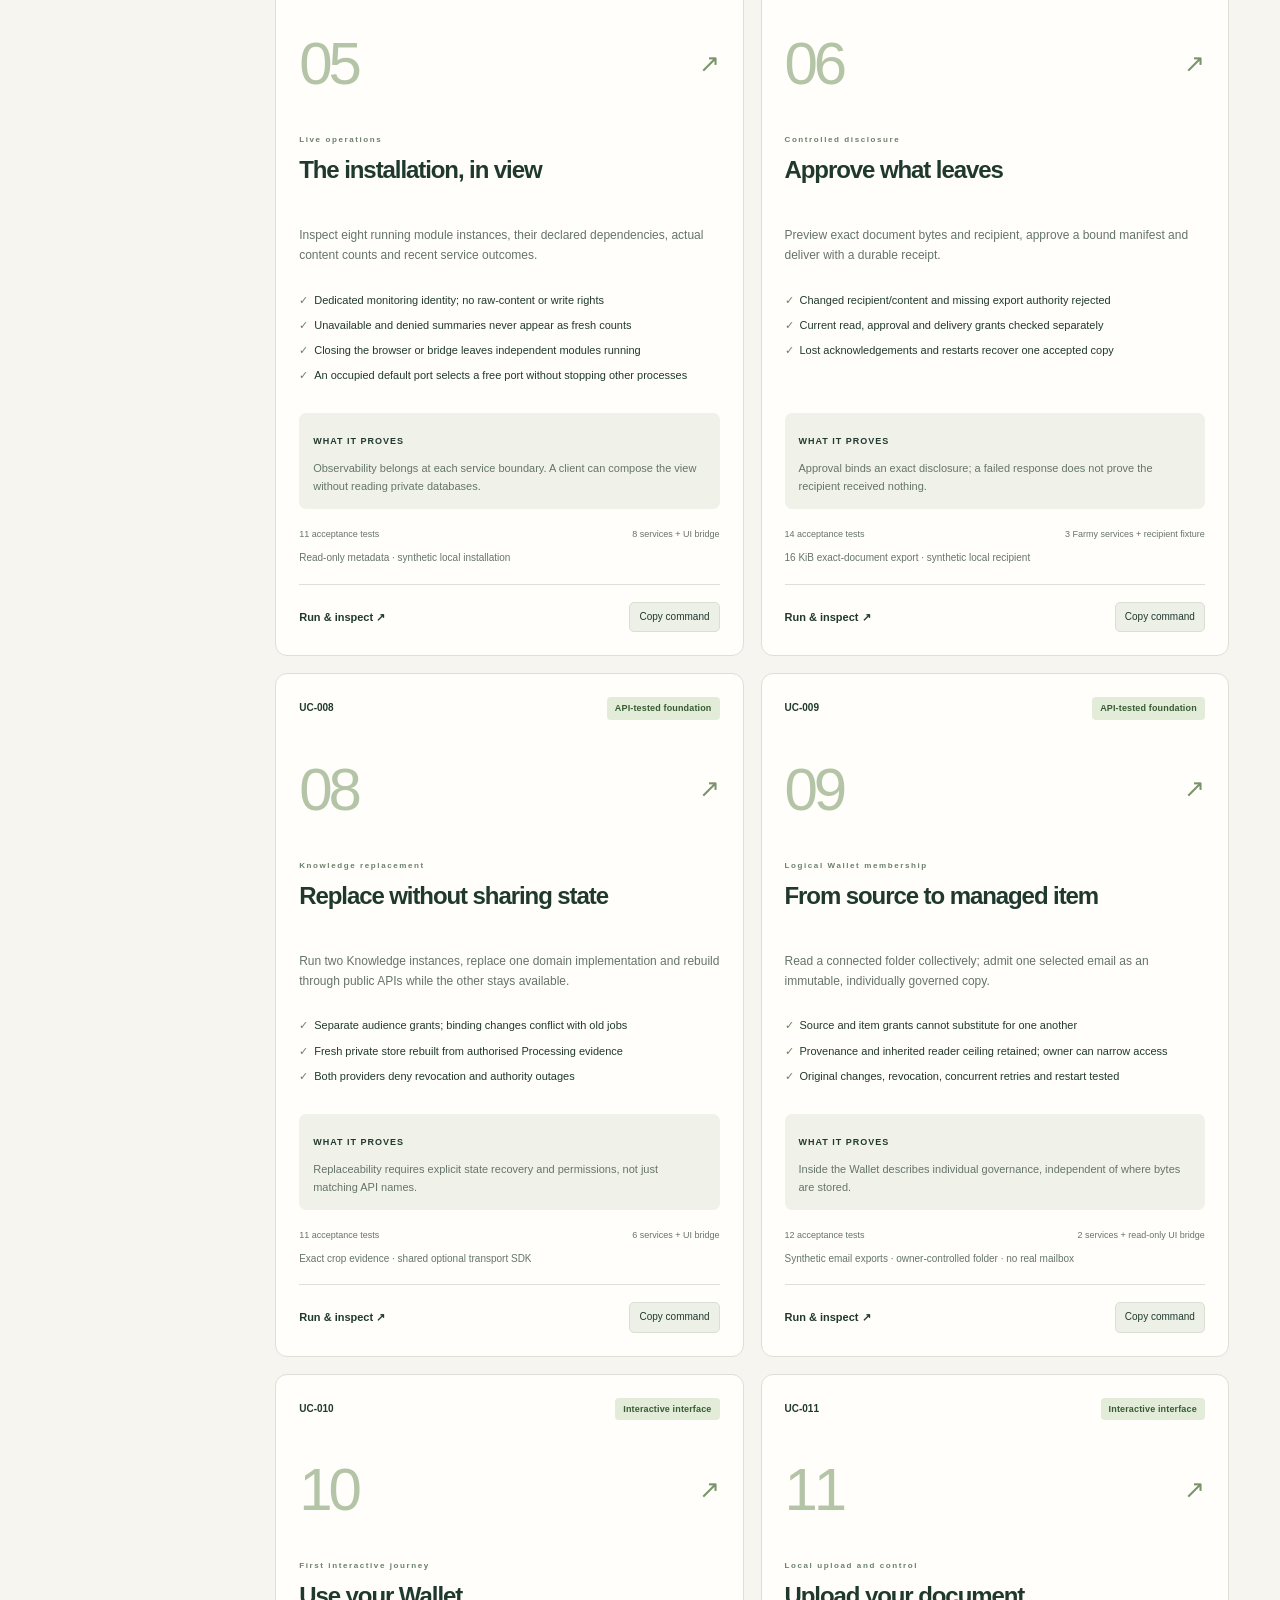
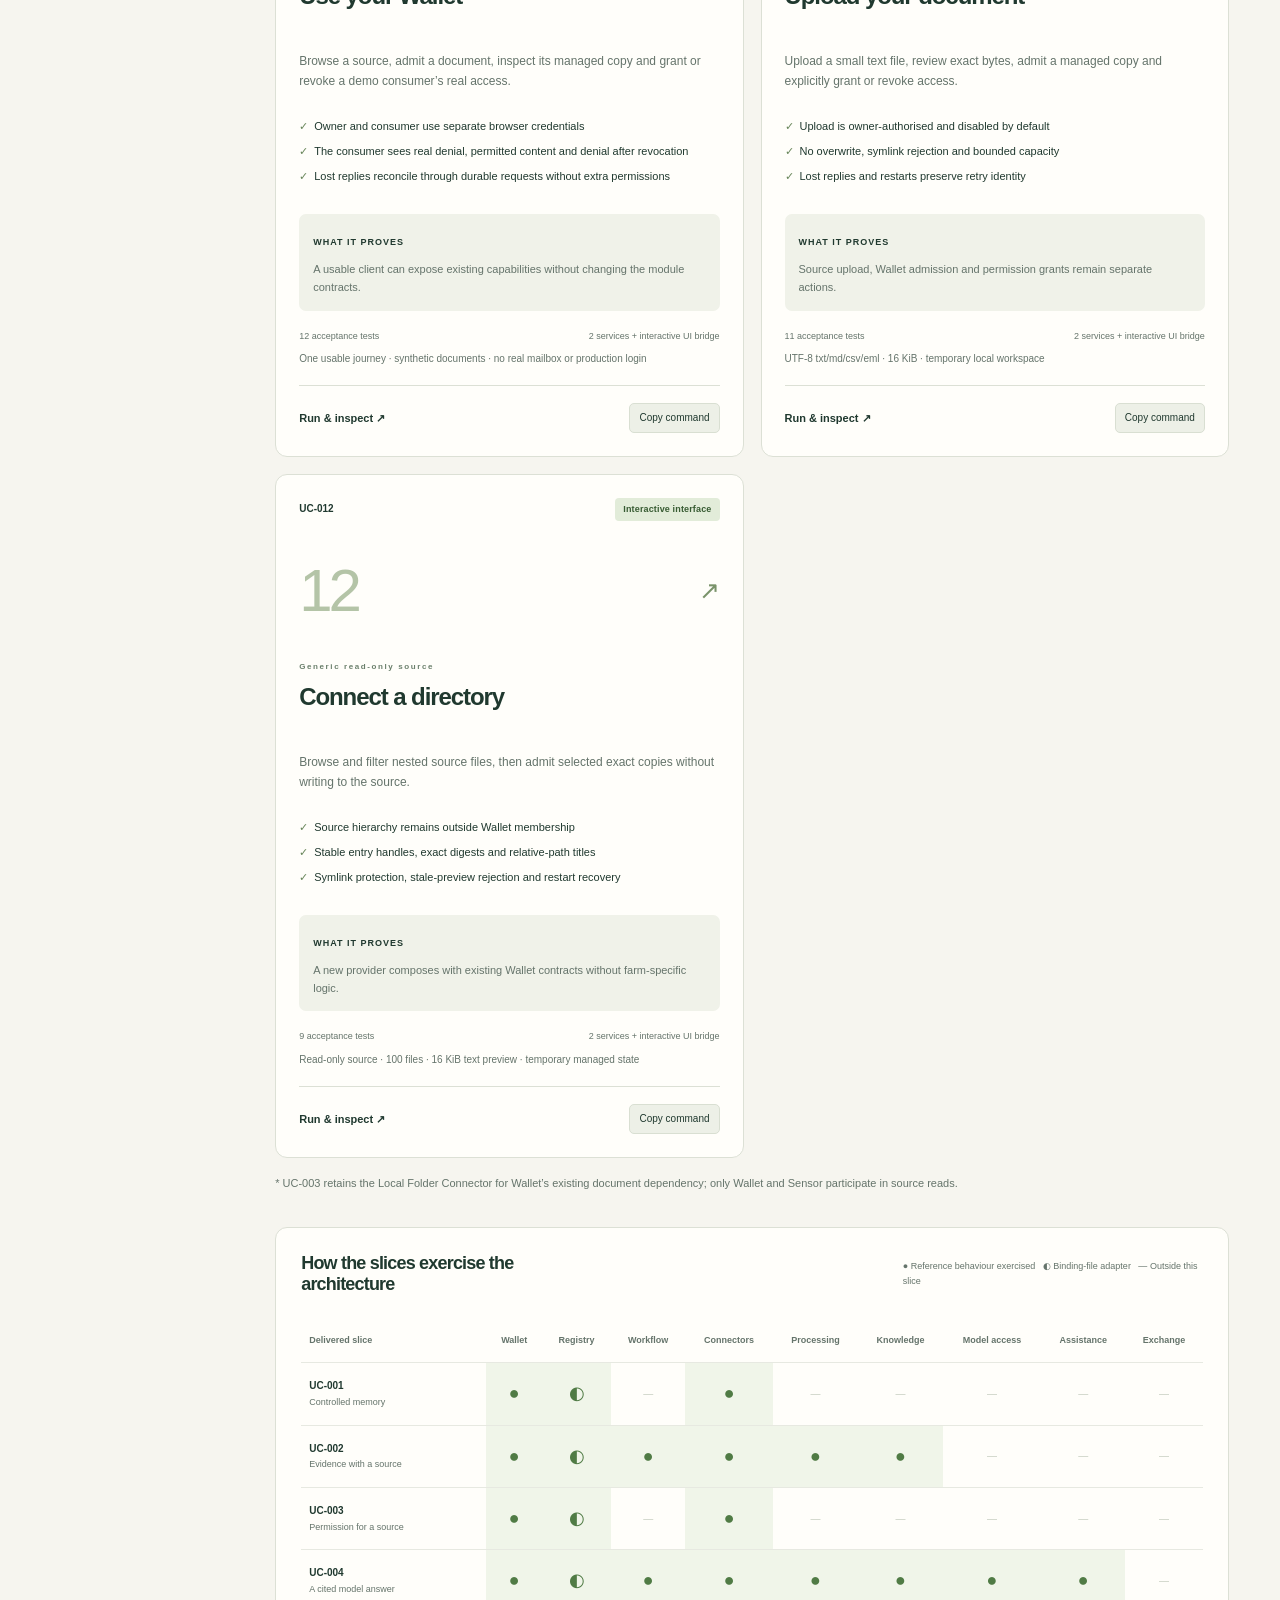
==== commit d9c76651: "Apply Farmy logo concept to project materials and demos" ====
--- a/dashboard/index.html
+++ b/dashboard/index.html
@@ -4,13 +4,14 @@
   <meta charset="utf-8"><meta name="viewport" content="width=device-width, initial-scale=1">
   <meta name="description" content="Explore Farmy: AI-enabled plasticity, source-governed data spaces, wallet trust networks and verified development slices.">
   <meta name="theme-color" content="#153d32"><title>Farmy — Project atlas</title>
-  <link rel="icon" href="assets/mark.svg" type="image/svg+xml"><link rel="stylesheet" href="styles.css?v=uc012">
+  <link rel="icon" href="assets/farmy-mark.svg" type="image/svg+xml"><link rel="stylesheet" href="styles.css?v=uc012">
   <script src="data.js?v=uc012" defer></script><script src="app.js?v=uc012" defer></script>
+<link rel="icon" href="assets/farmy-mark.svg" type="image/svg+xml">
 </head>
 <body>
 <a class="skip" href="#main">Skip to content</a>
 <aside class="sidebar" id="sidebar">
-  <a class="brand" href="#overview"><img src="assets/mark.svg" alt="" width="38" height="38">farmy<span>PROJECT ATLAS</span></a>
+  <a class="brand" href="#overview"><img src="assets/farmy-mark.svg" alt="" width="38" height="38">farmy<span>PROJECT ATLAS</span></a>
   <p class="nav-label">EXPLORE THE PROJECT</p>
   <nav aria-label="Dashboard sections">
     <a href="#overview" class="active"><span>01</span>Overview</a>
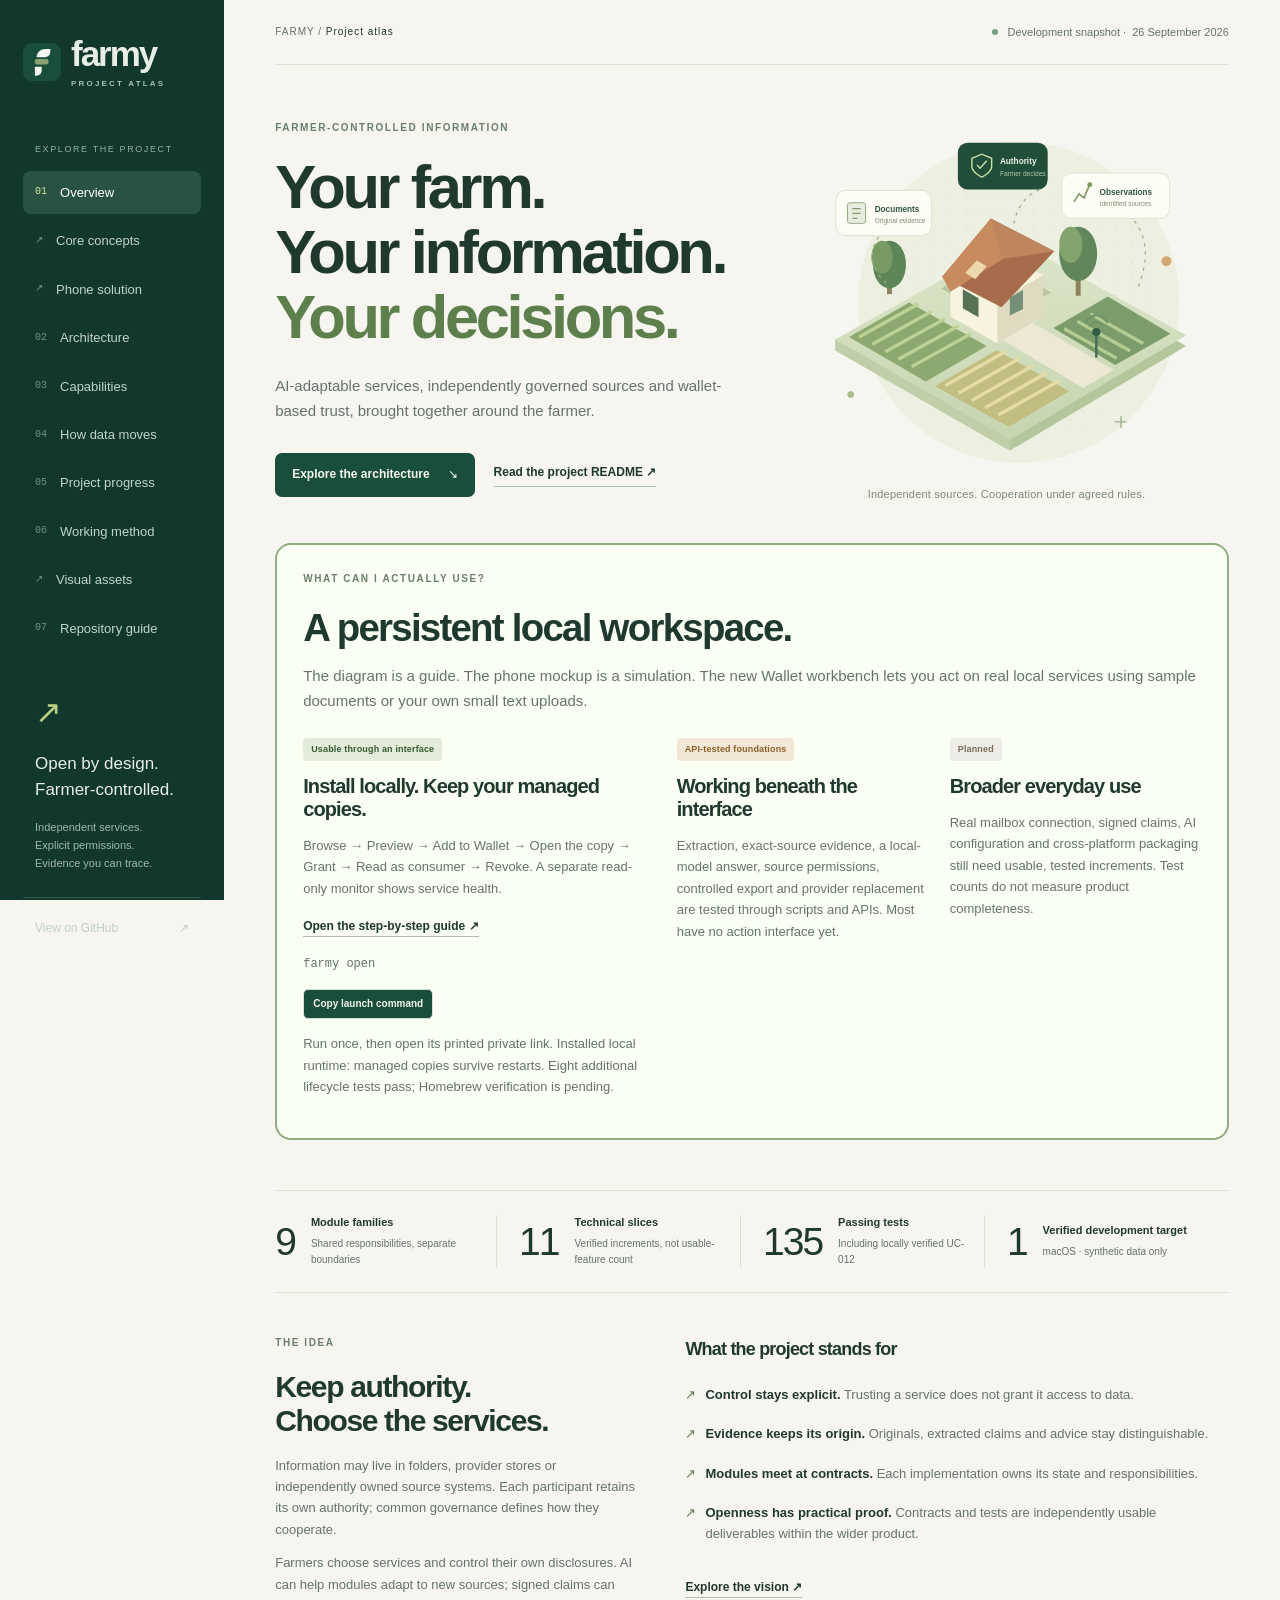
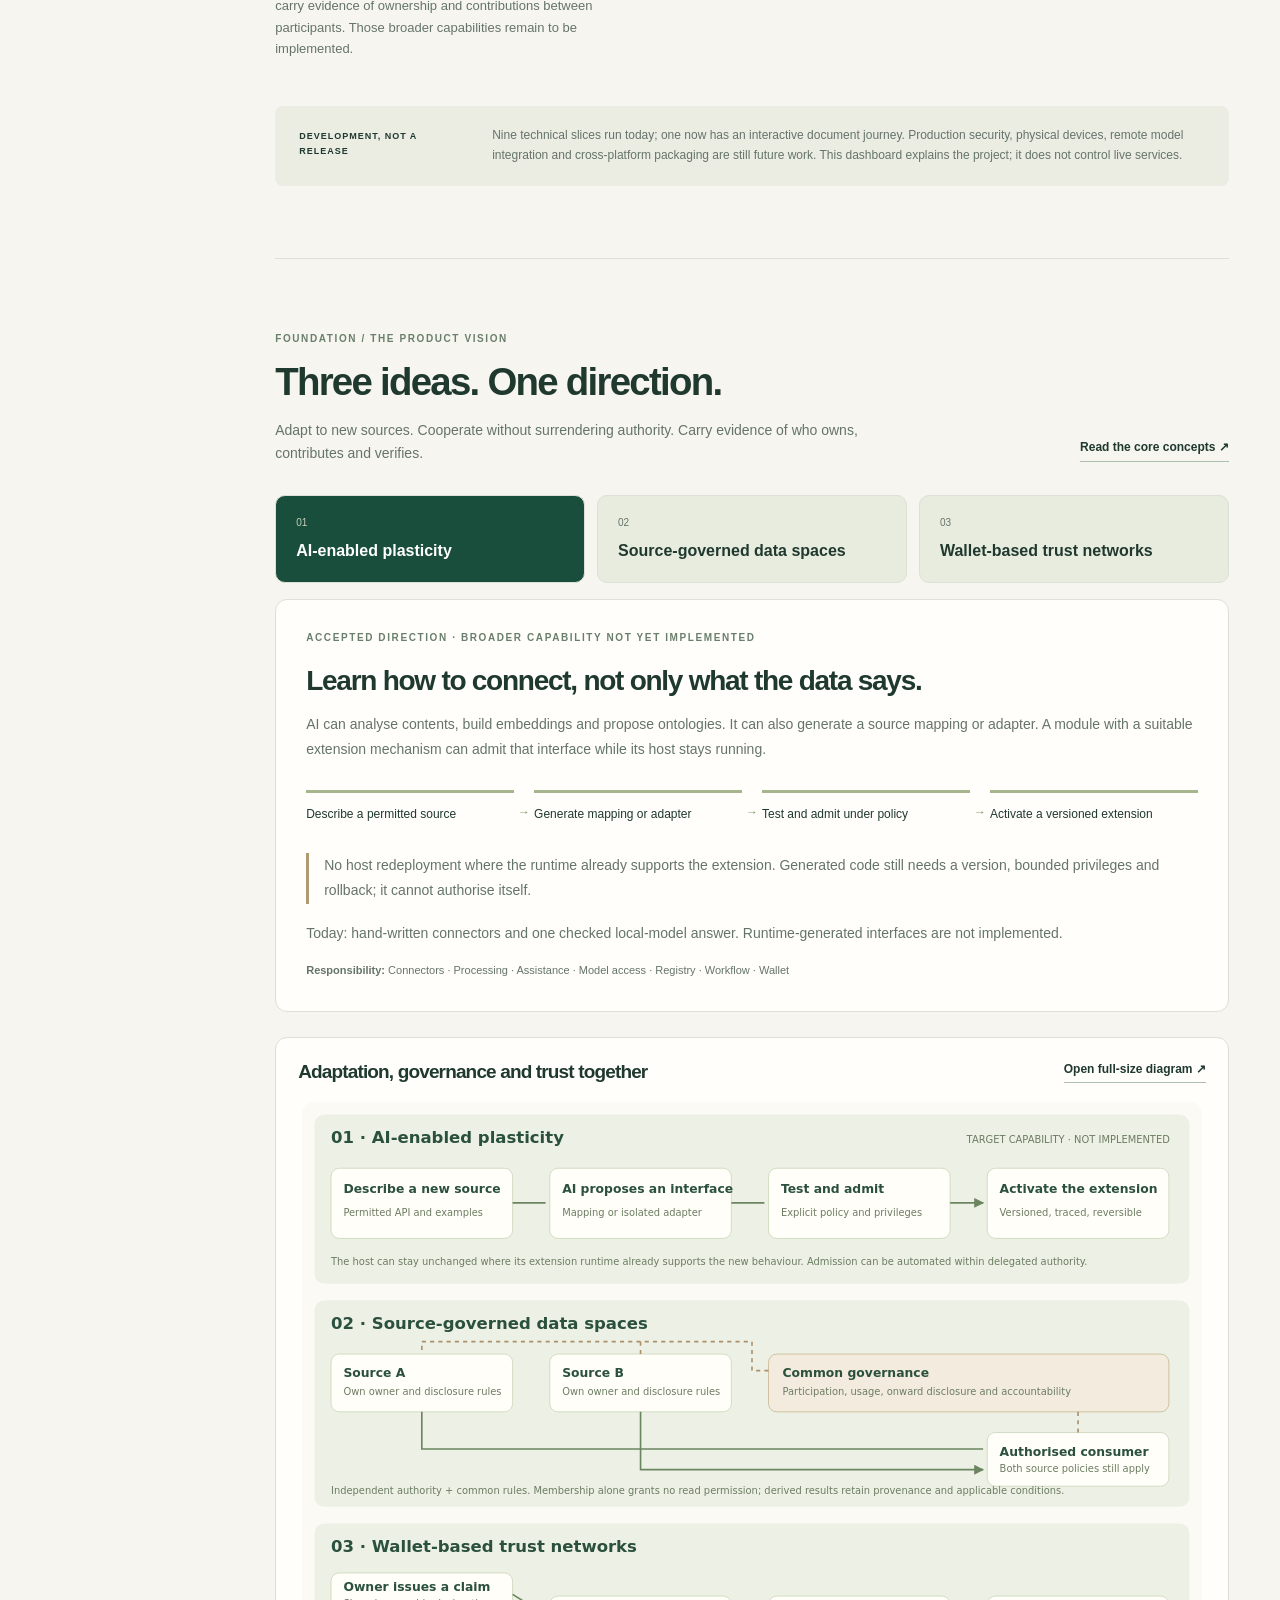
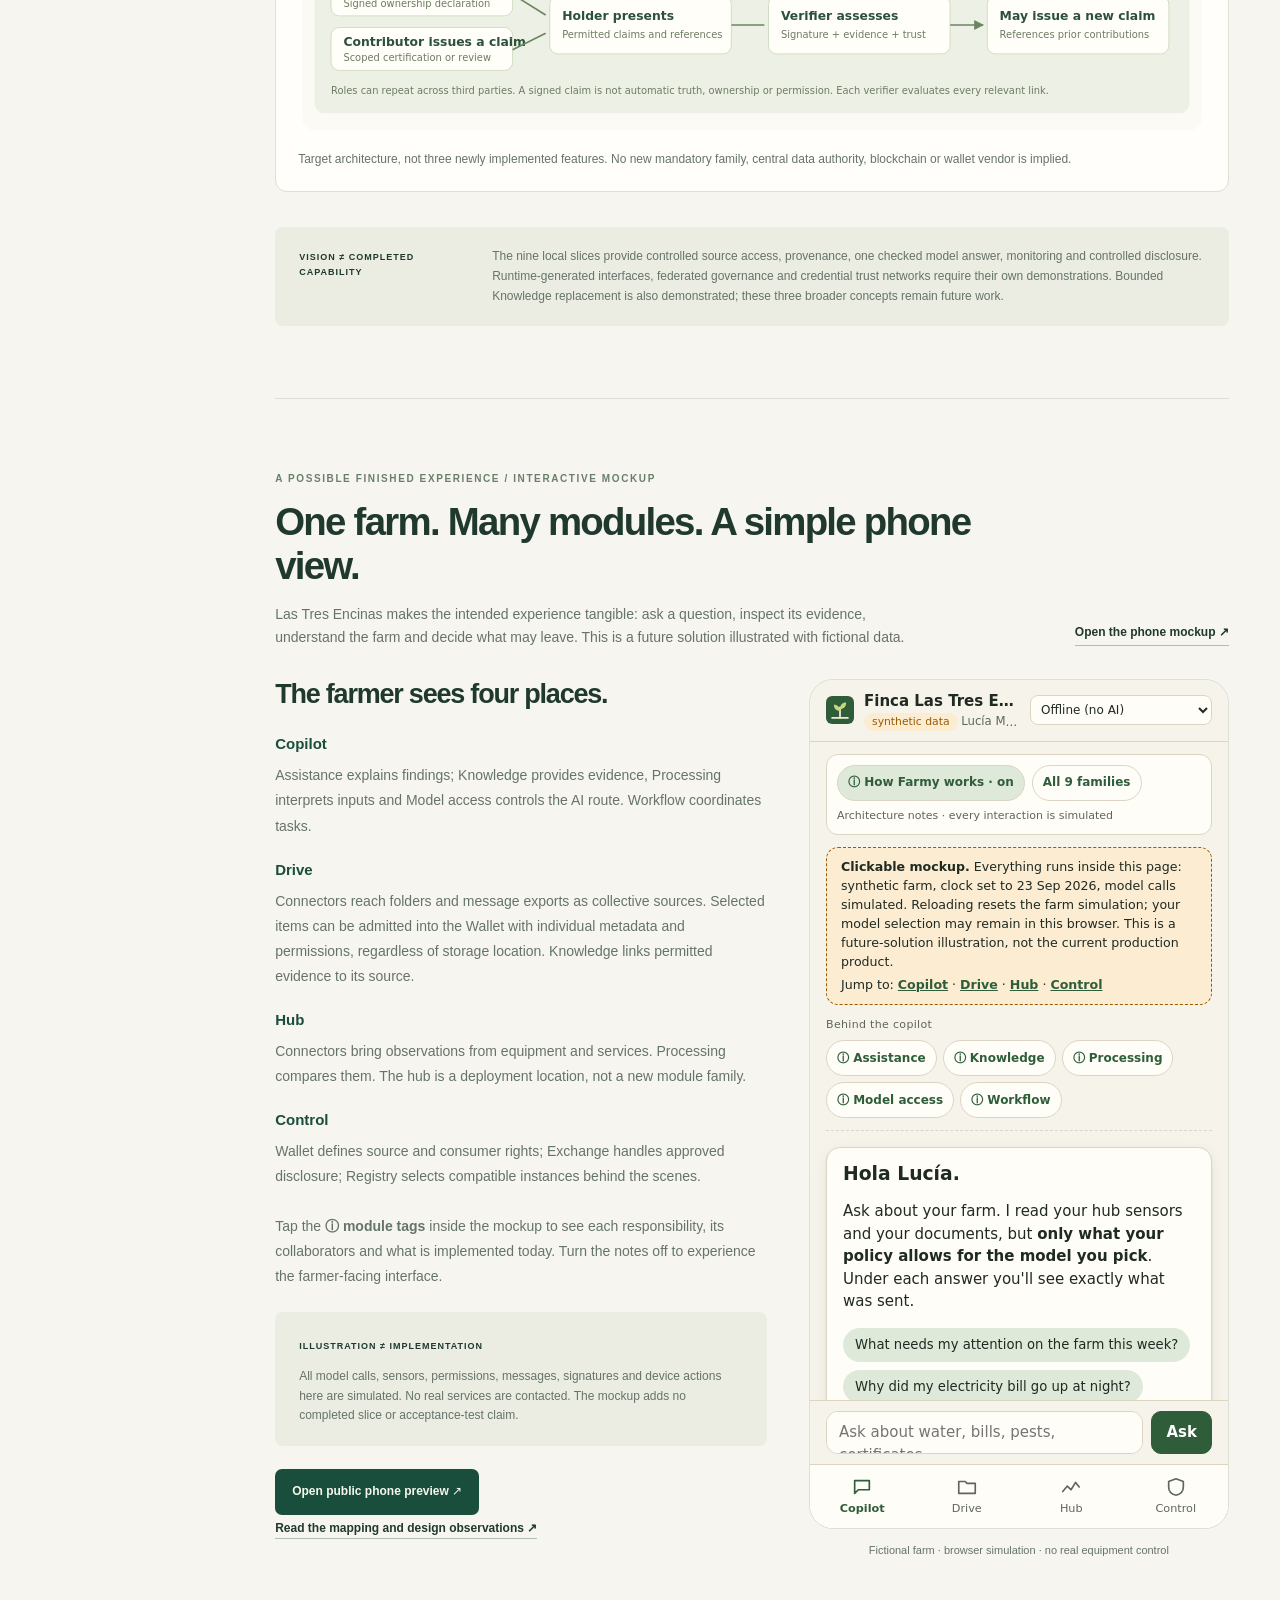
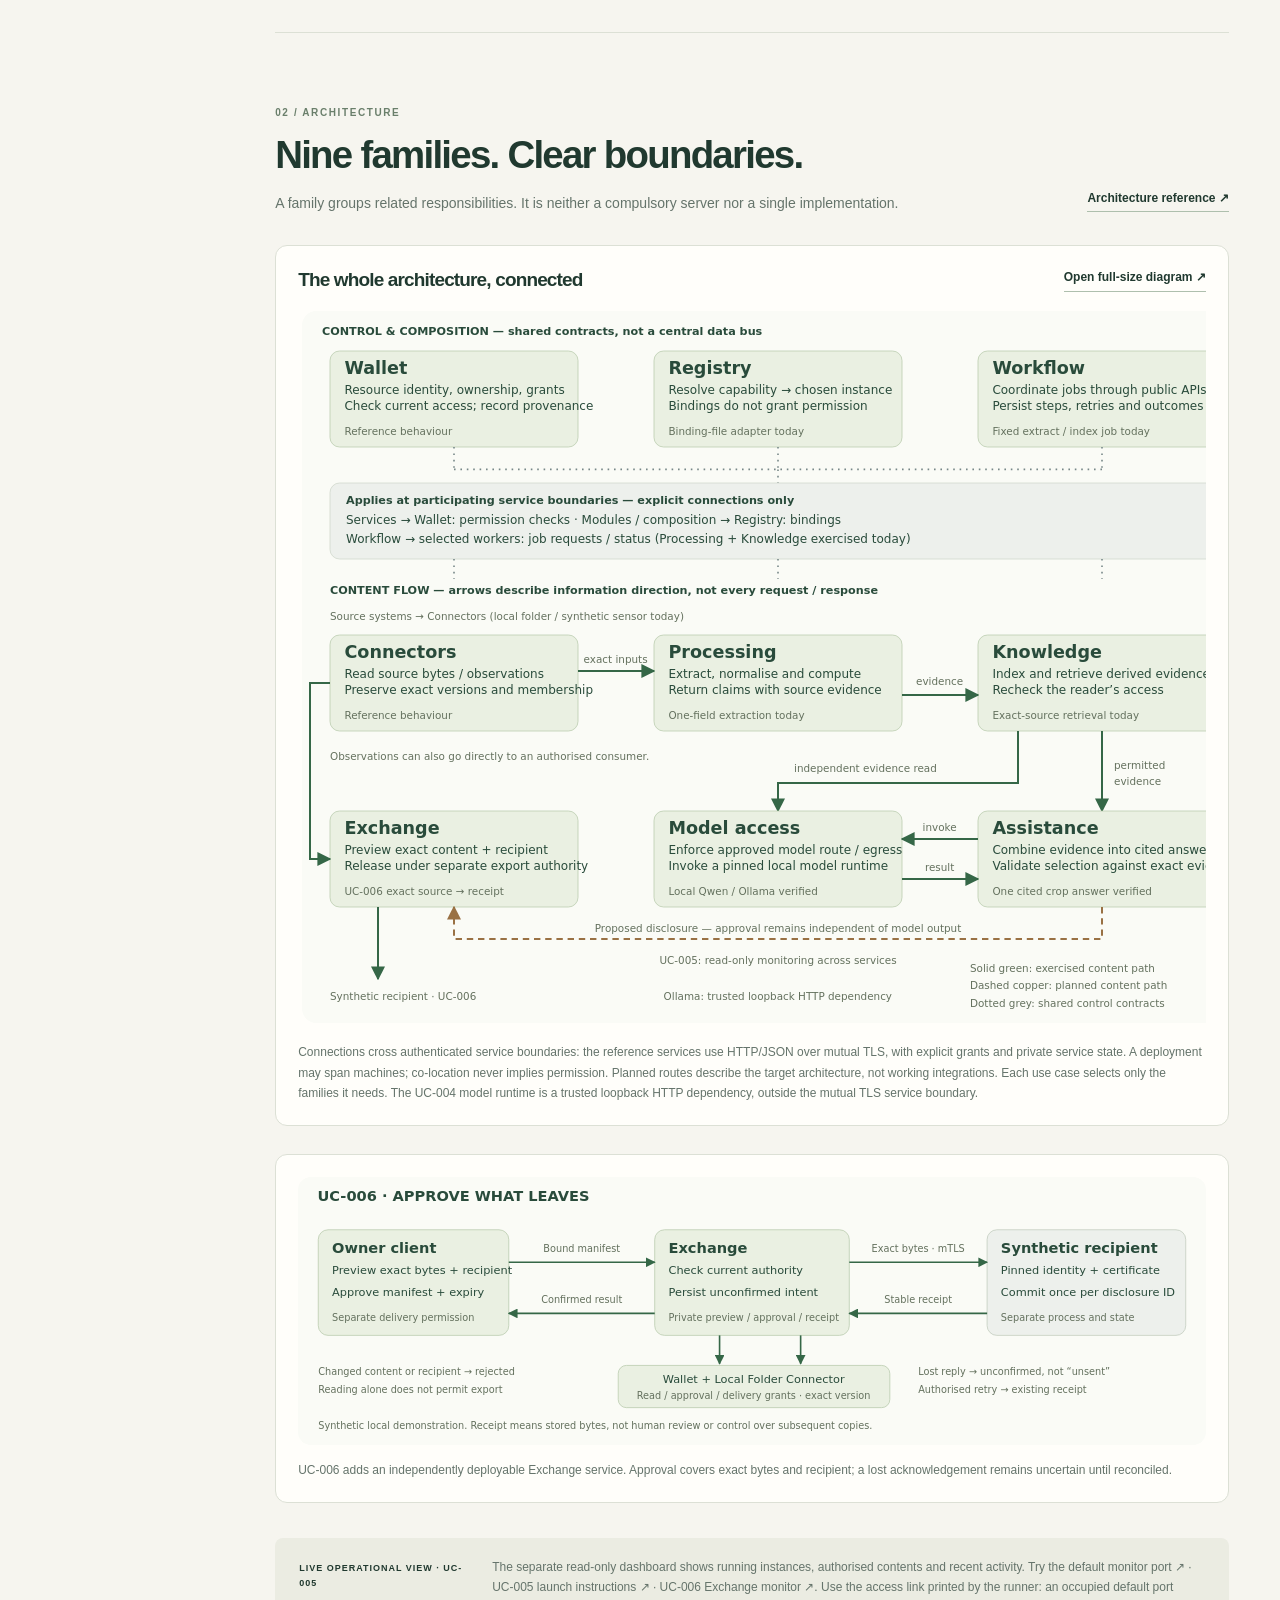
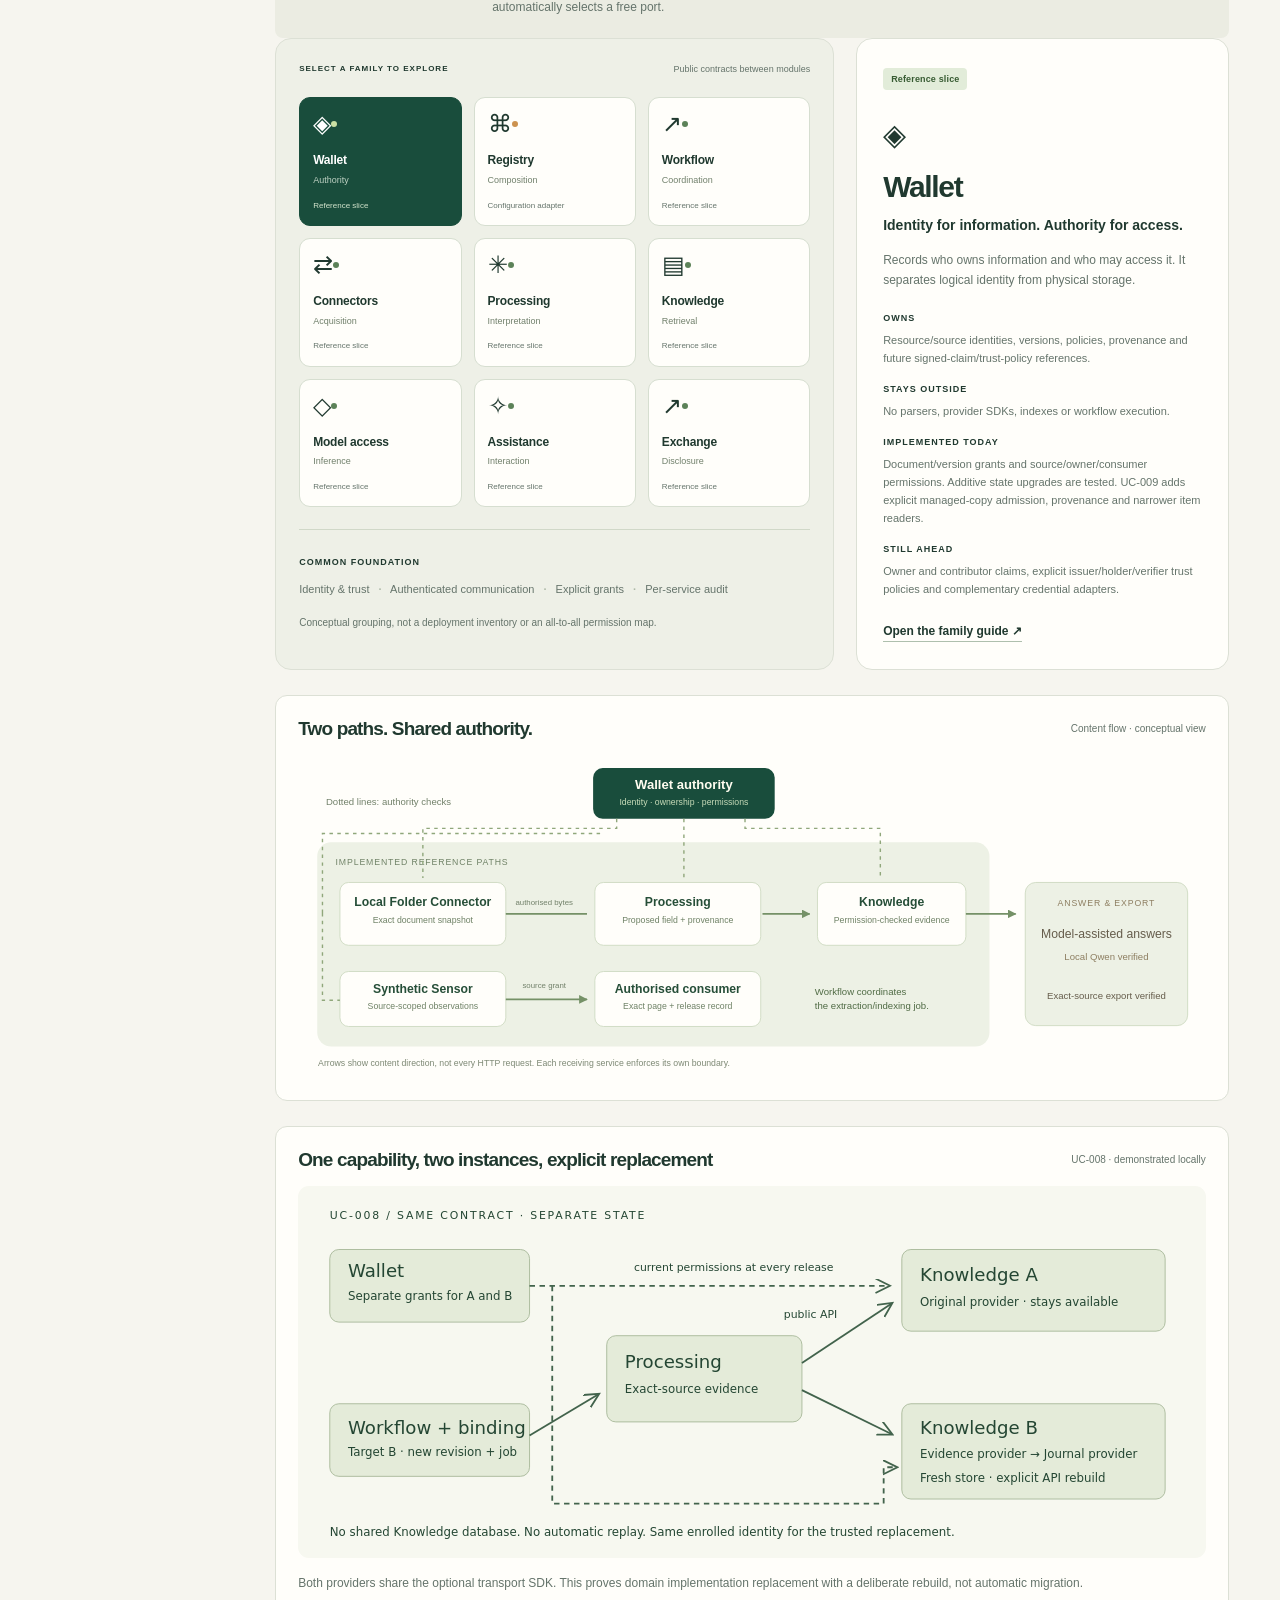
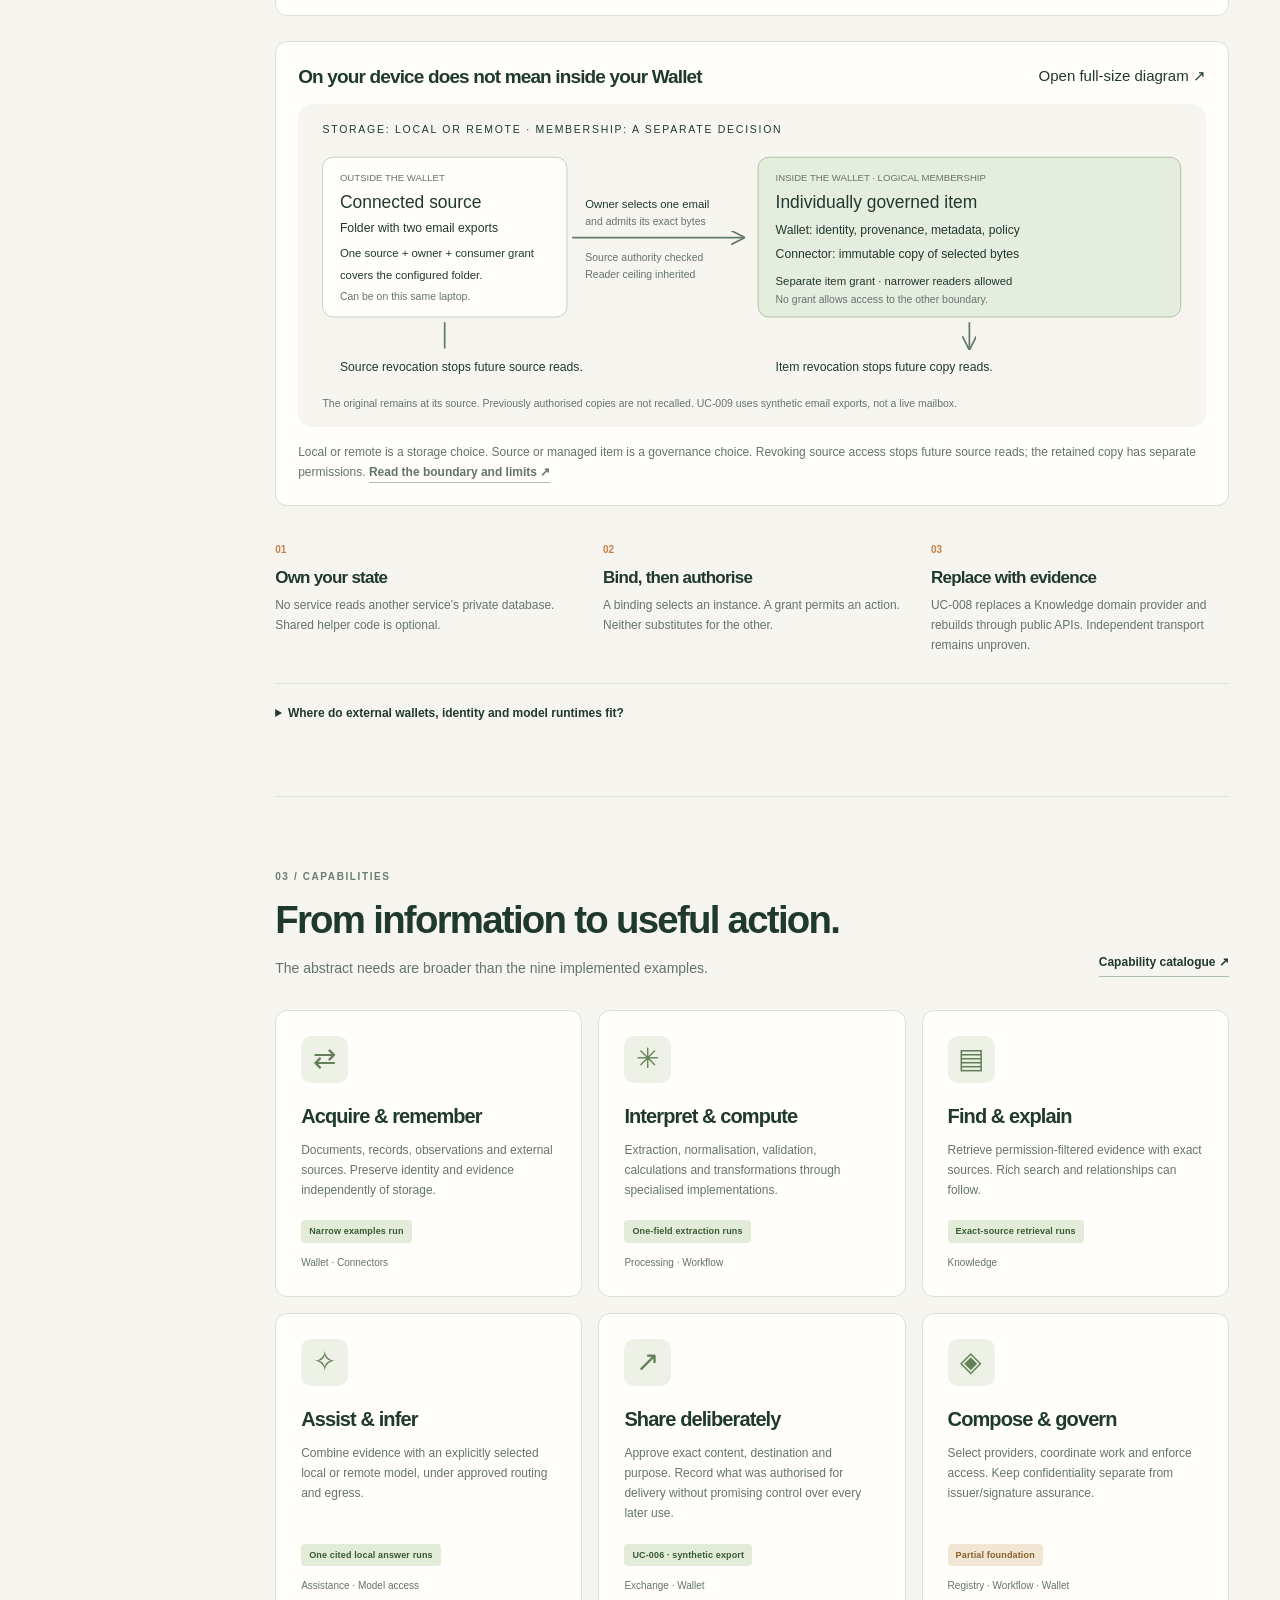
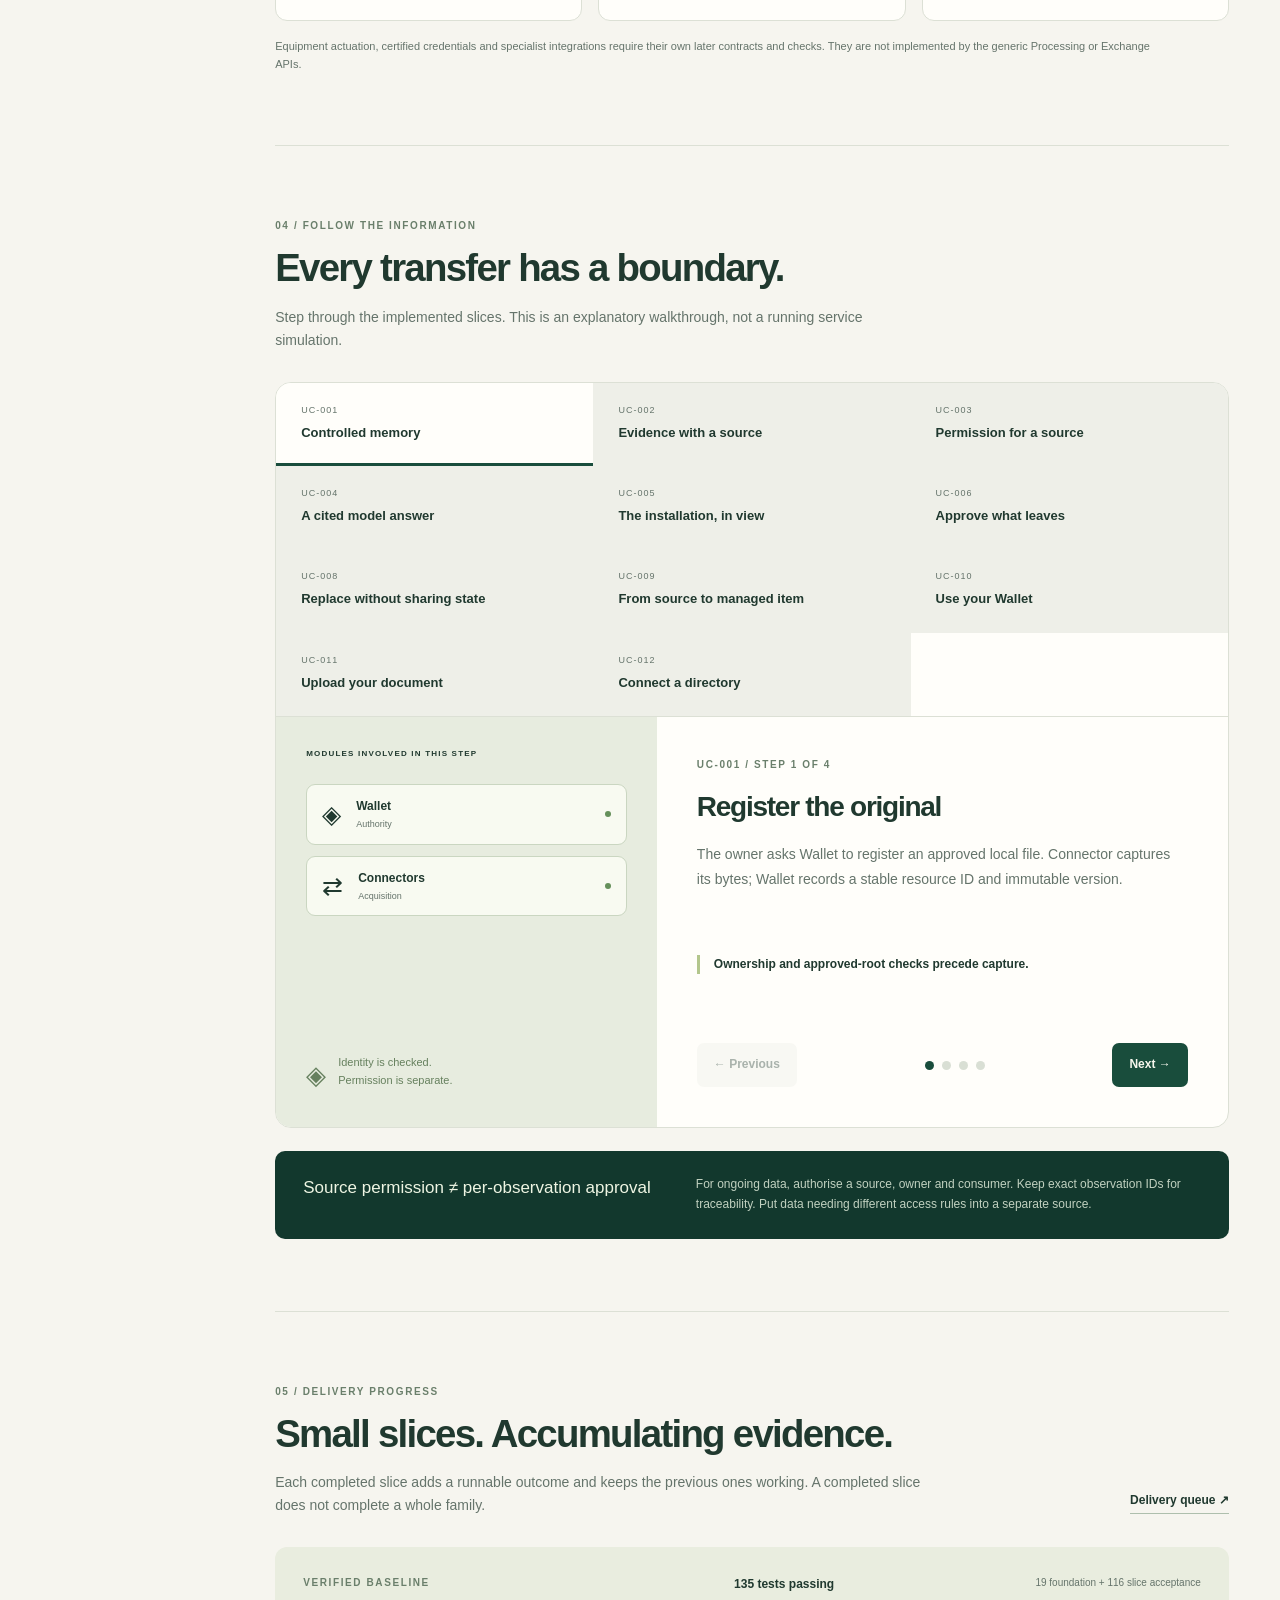
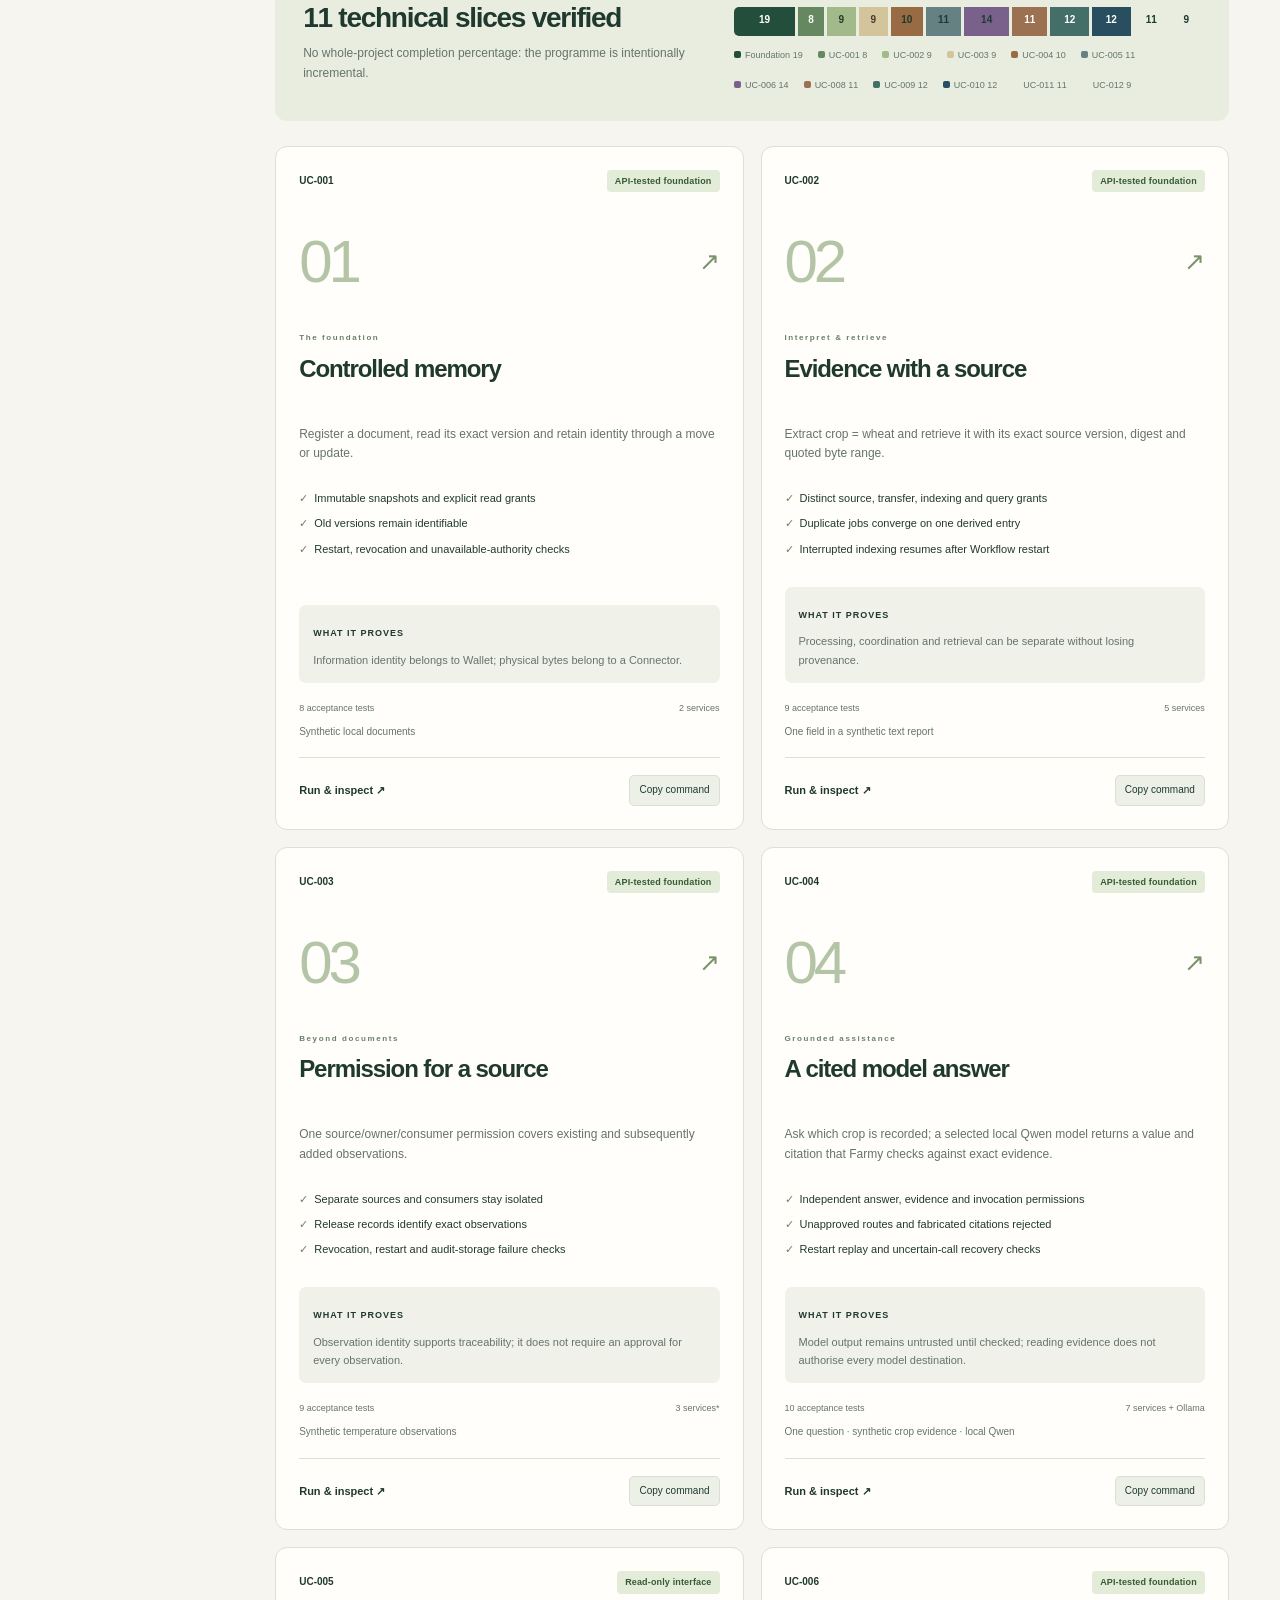
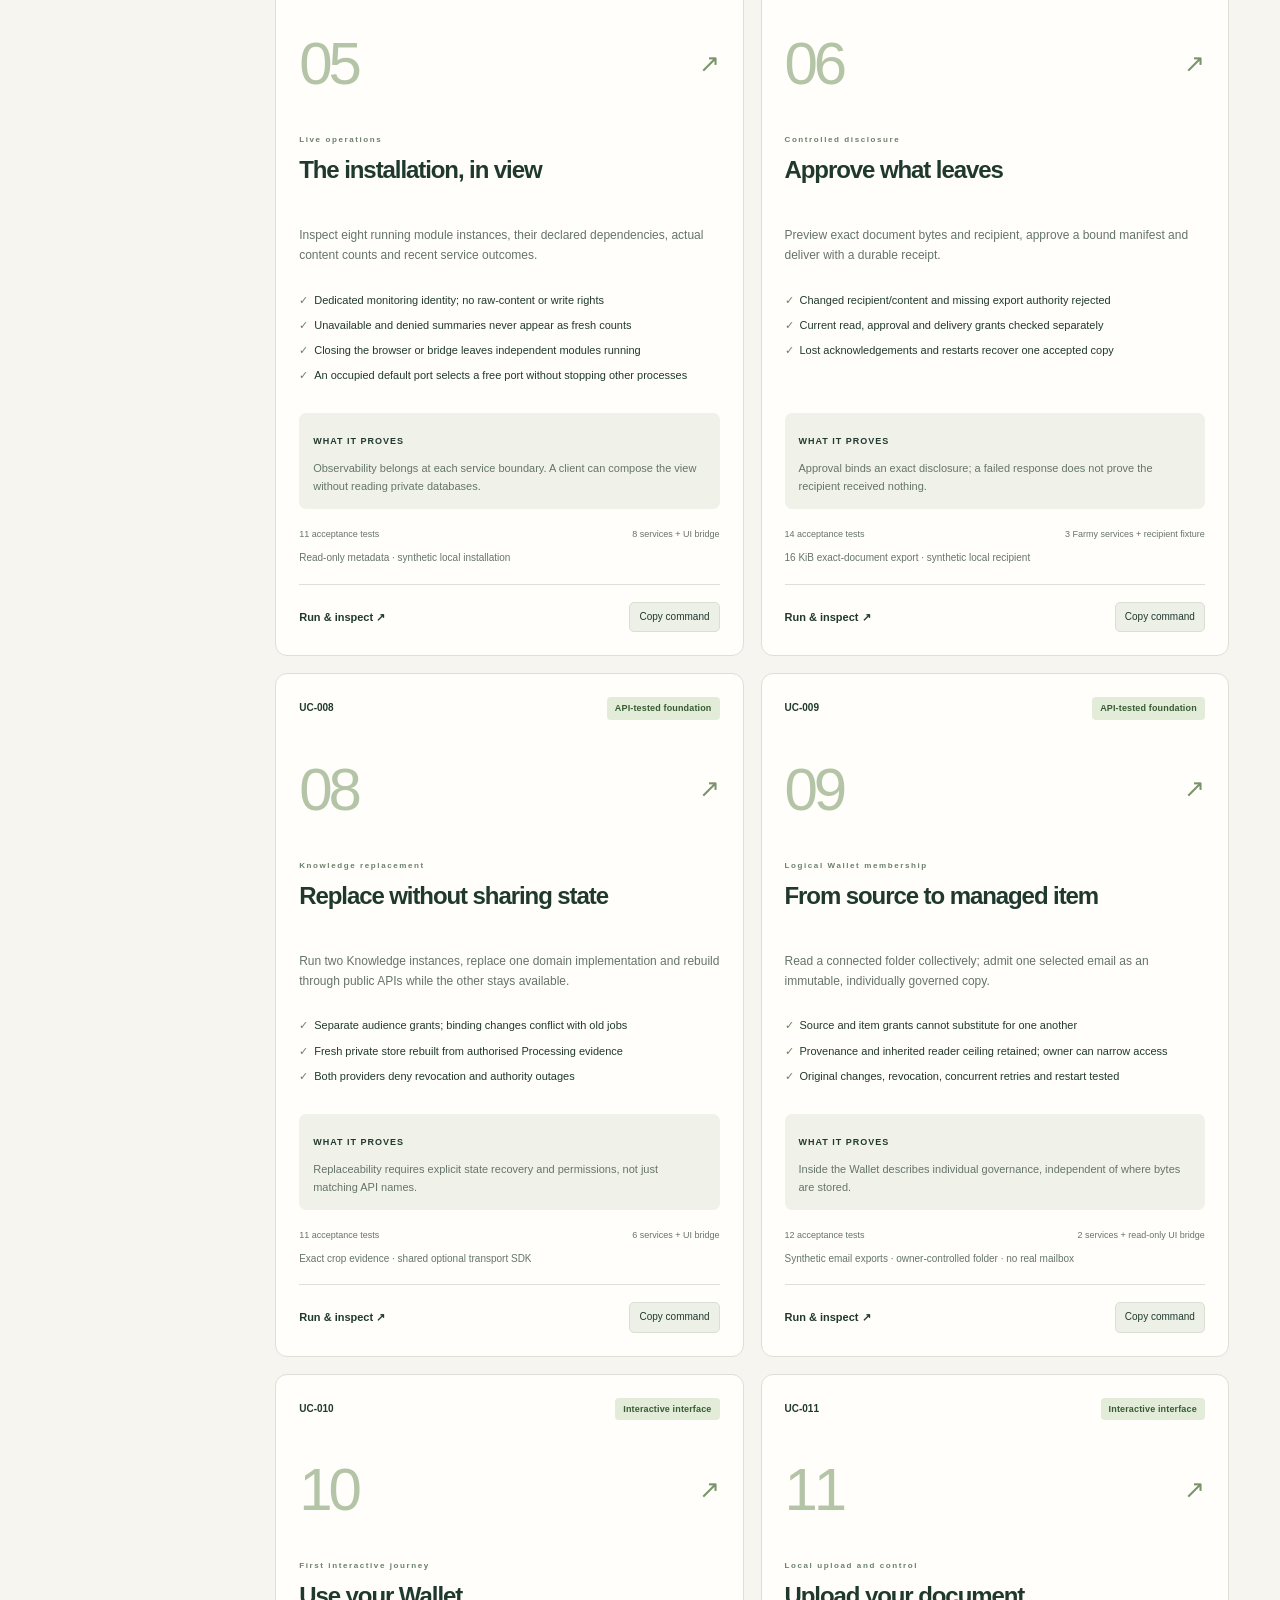
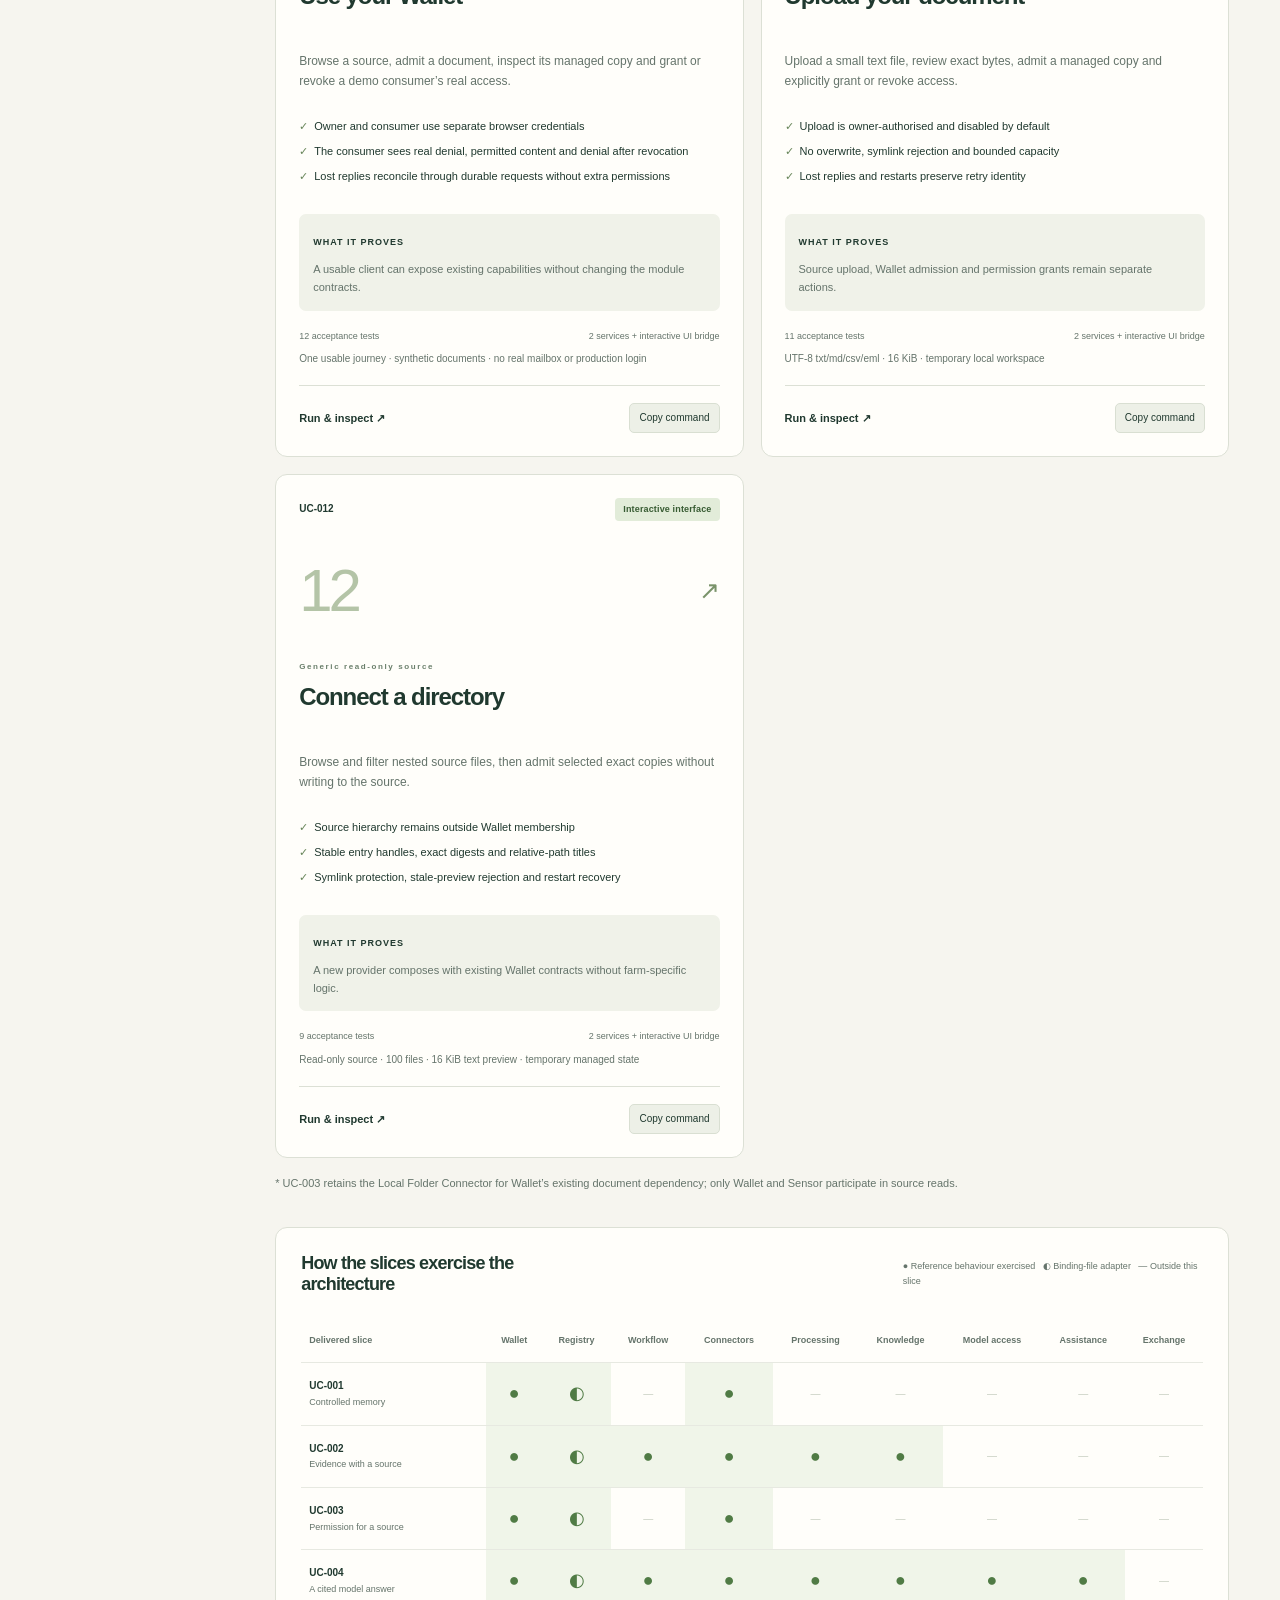
==== commit ea19fe40: "Add visual asset gallery and reusable Farmy brand collection" ====
--- a/dashboard/index.html
+++ b/dashboard/index.html
@@ -22,6 +22,7 @@
     <a href="#flows"><span>04</span>How data moves</a>
     <a href="#progress"><span>05</span>Project progress</a>
     <a href="#method"><span>06</span>Working method</a>
+    <a href="brand/index.html"><span>↗</span>Visual assets</a>
     <a href="#repository"><span>07</span>Repository guide</a>
   </nav>
   <div class="side-note"><span class="small-leaf">↗</span><strong>Open by design.<br>Farmer-controlled.</strong><p>Independent services.<br>Explicit permissions.<br>Evidence you can trace.</p></div>
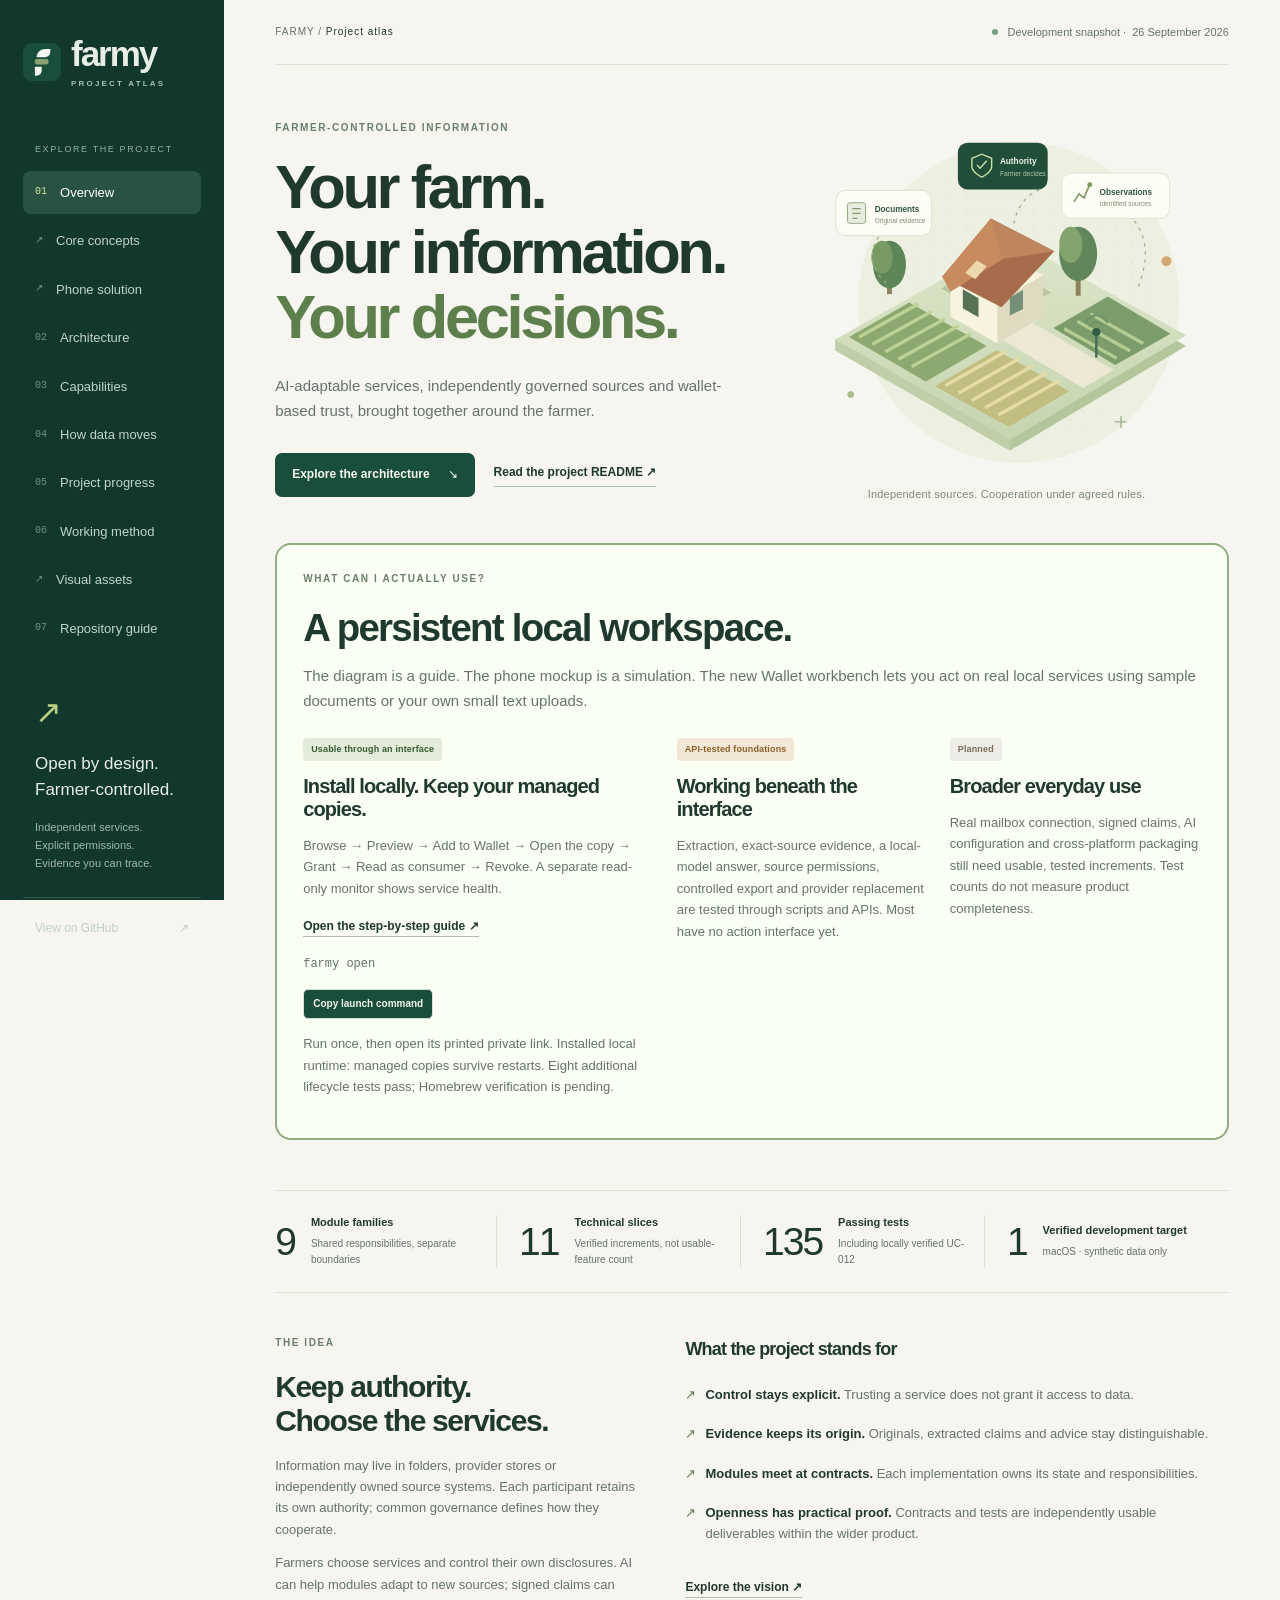
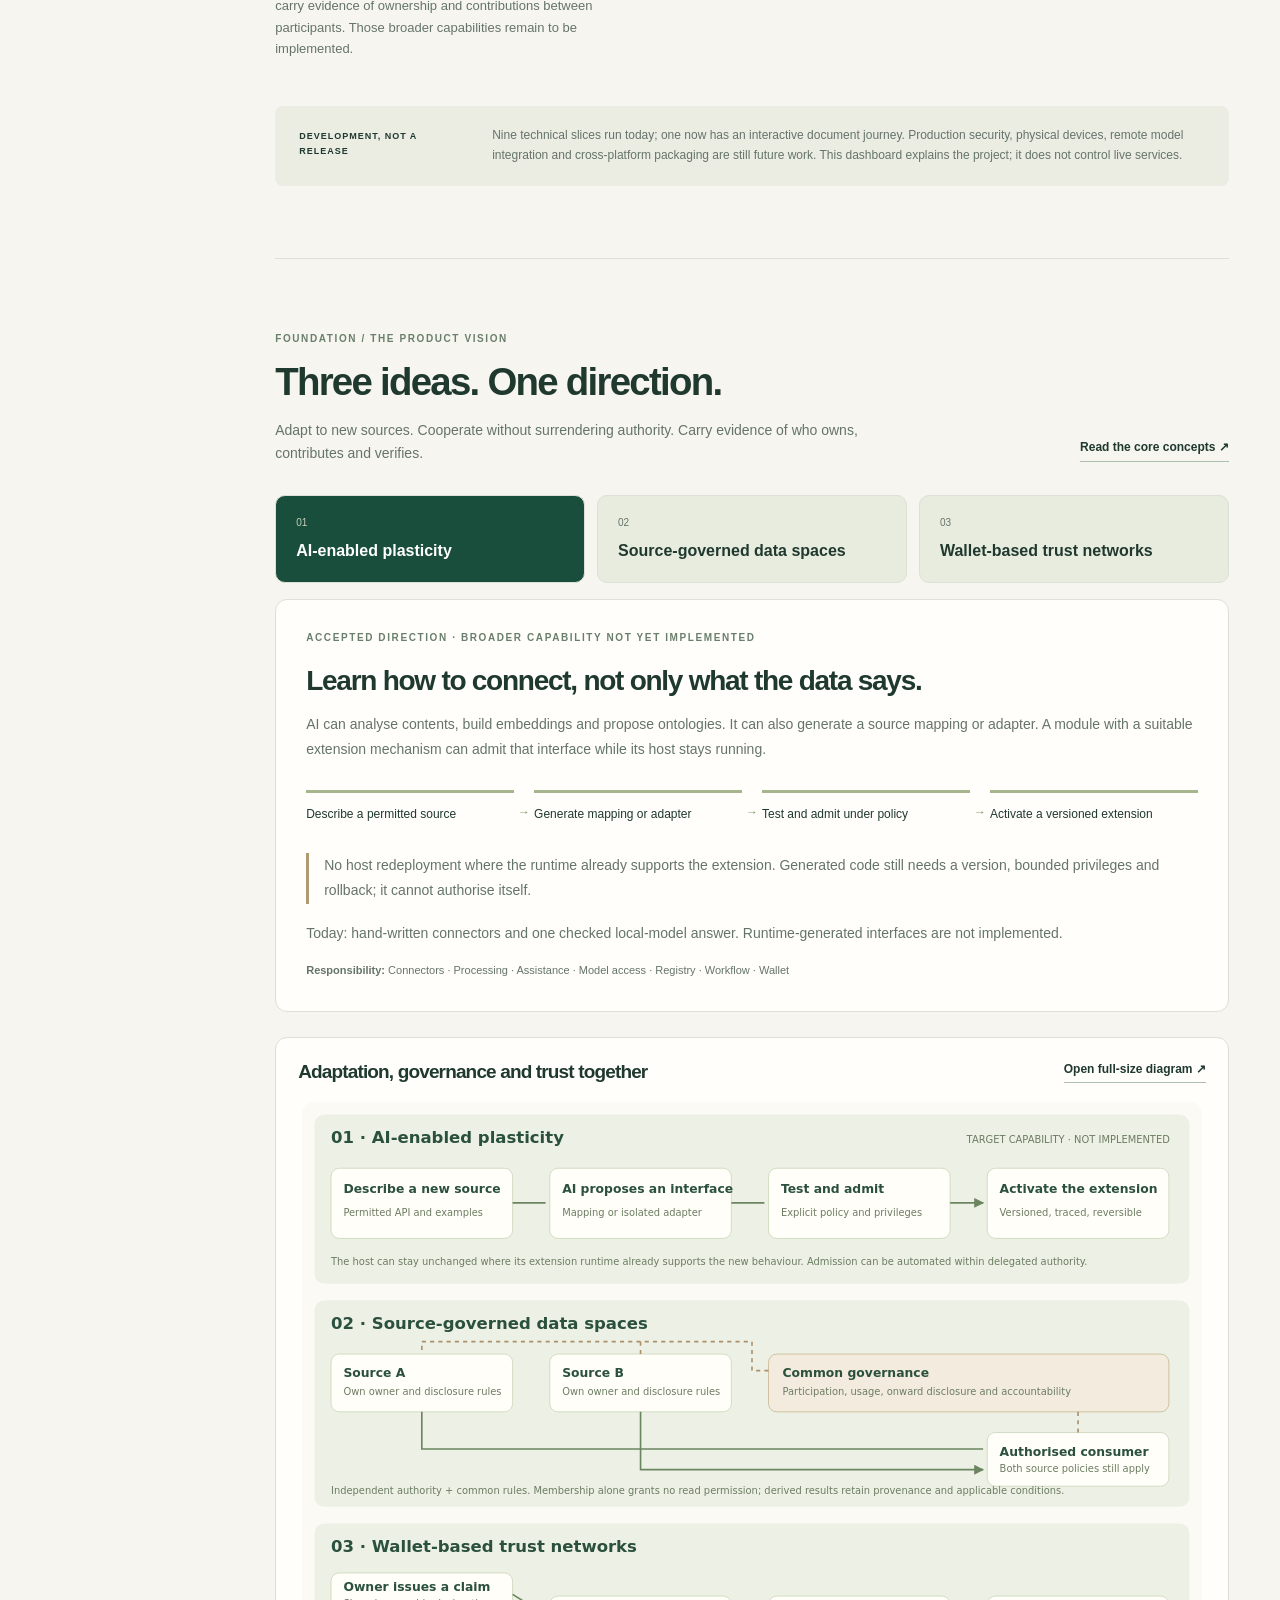
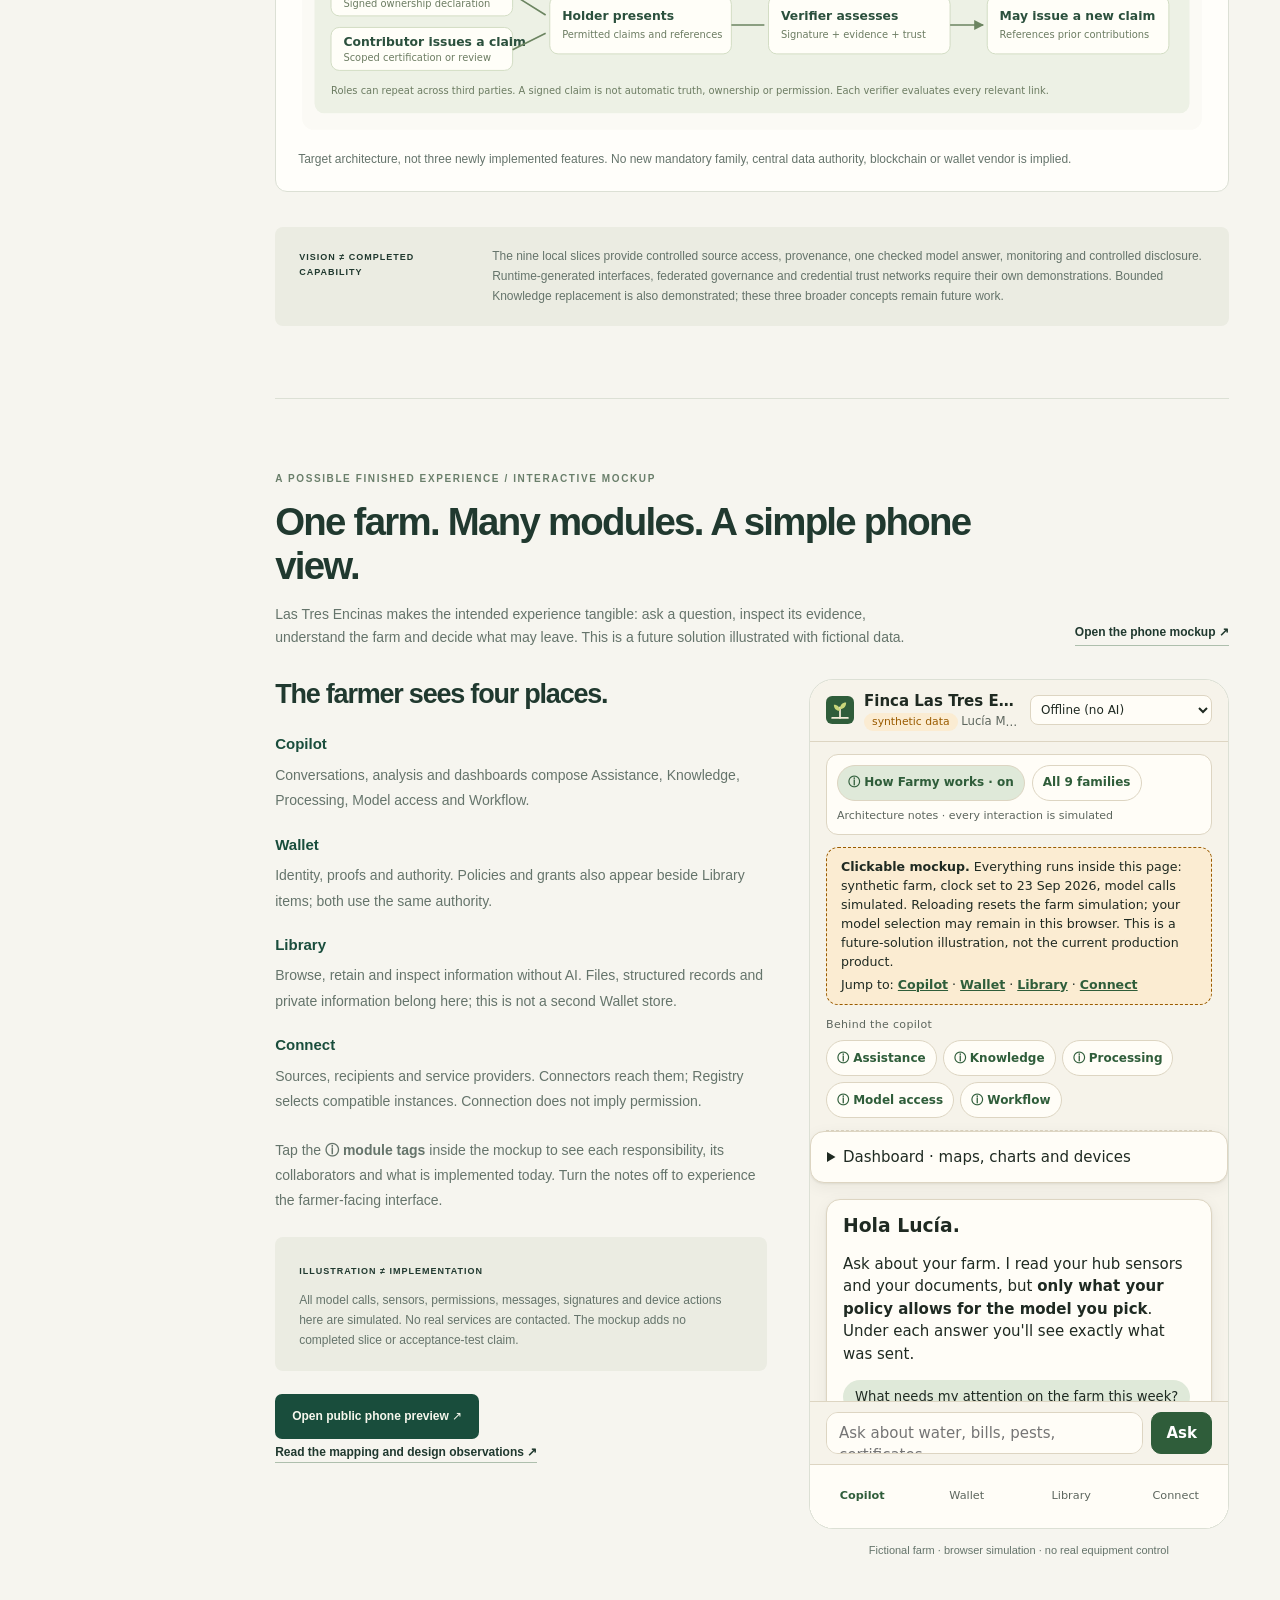
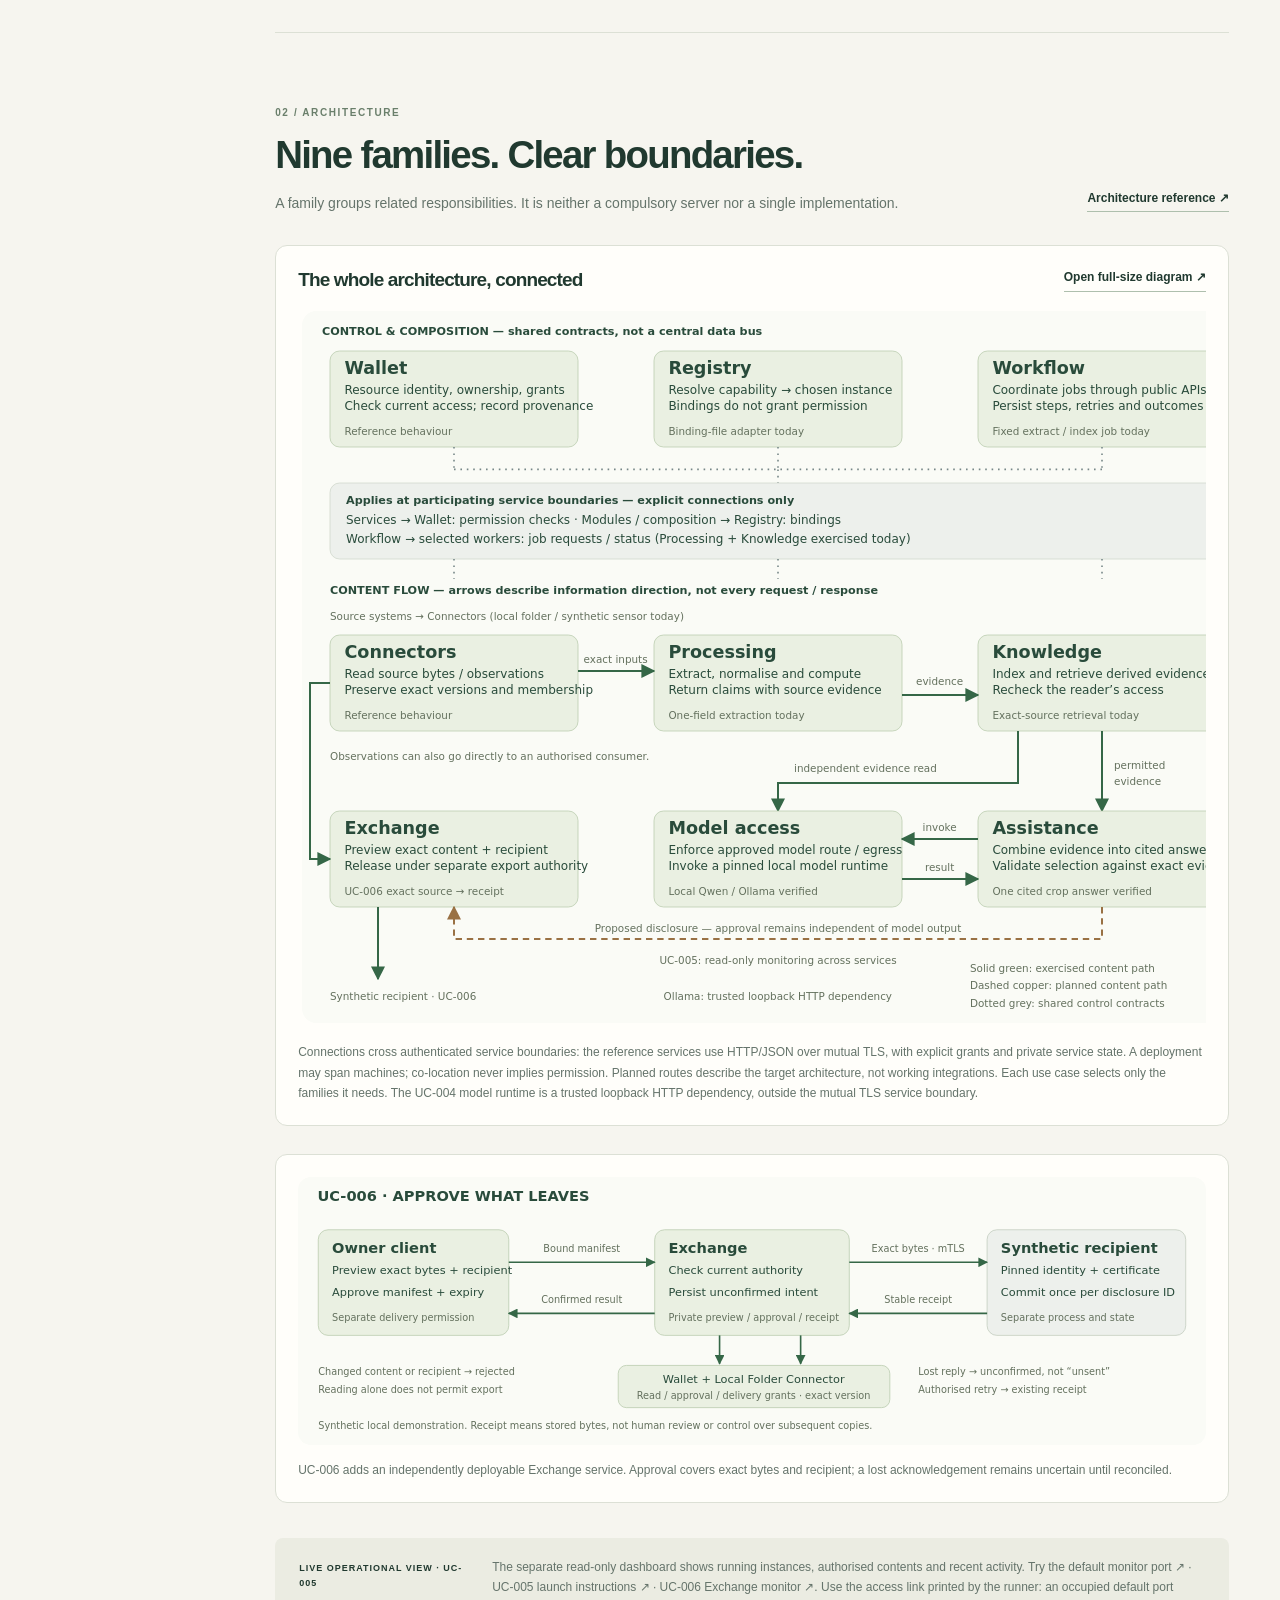
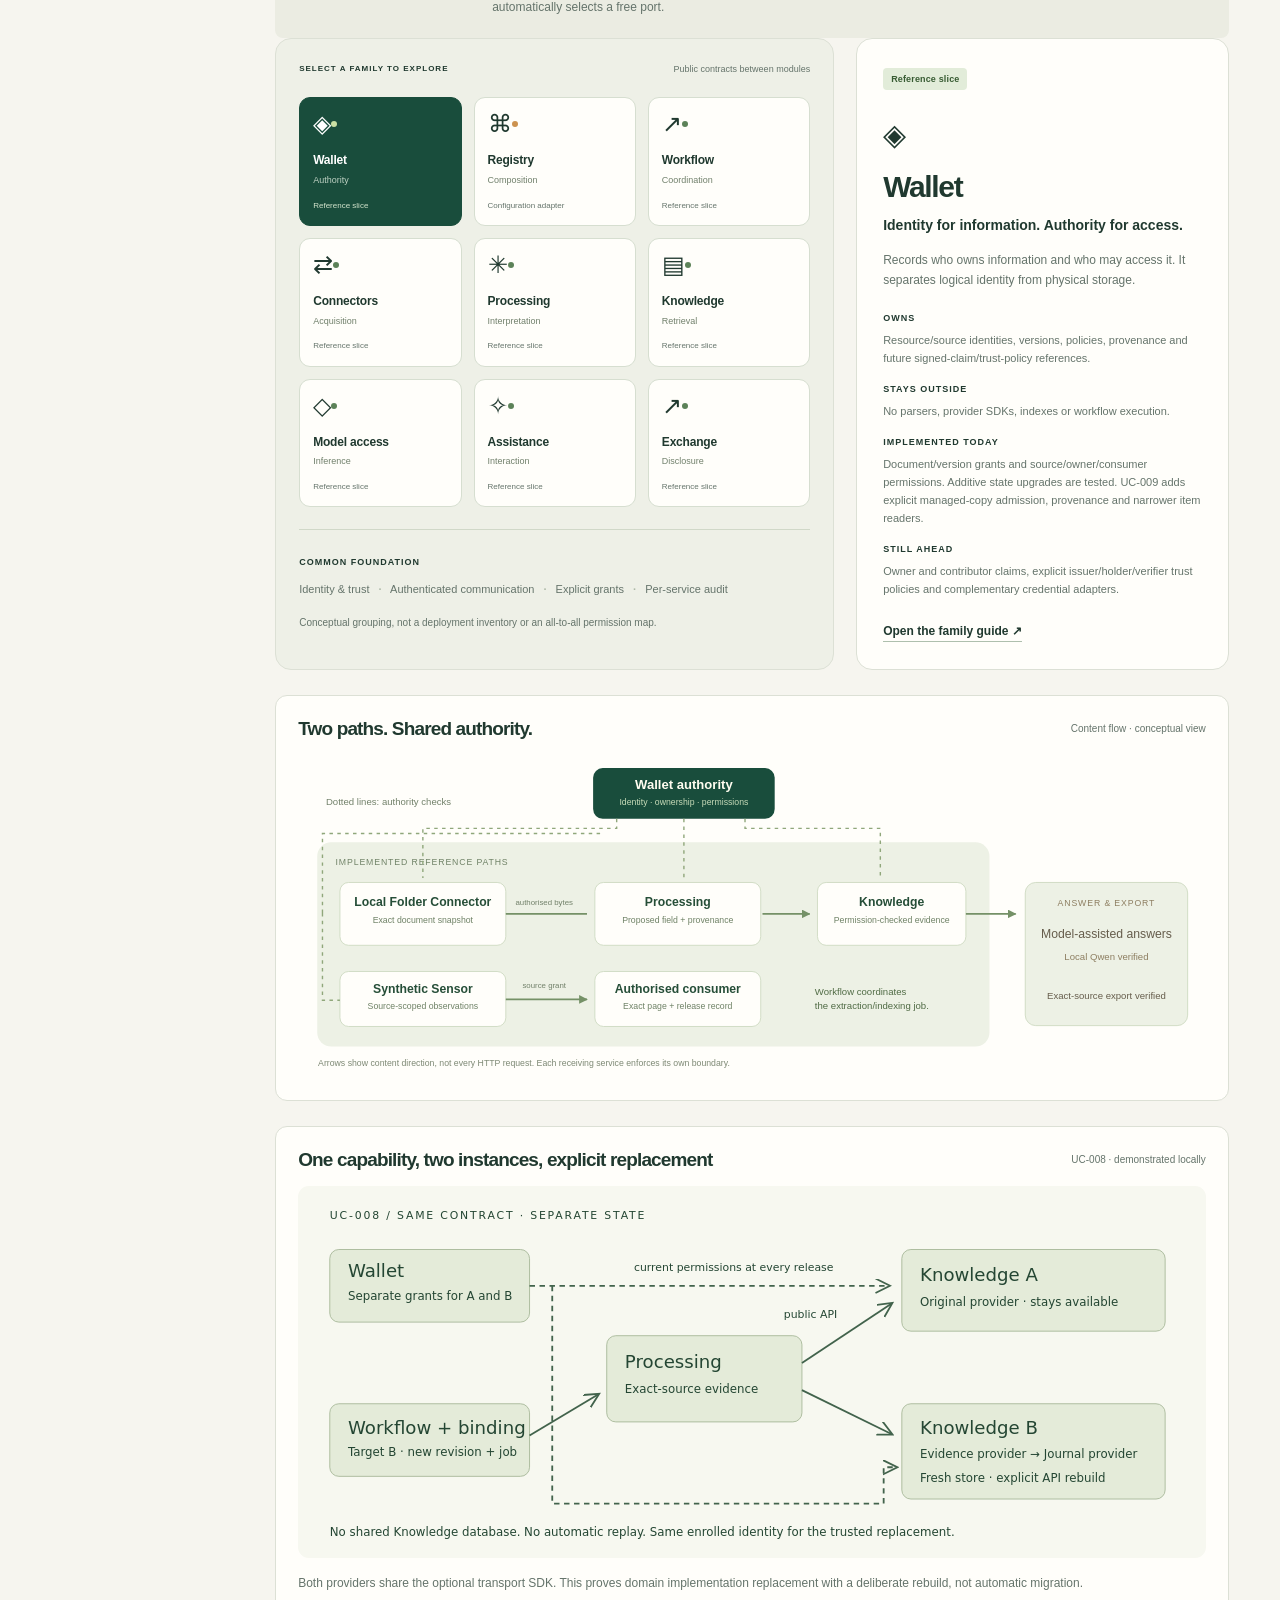
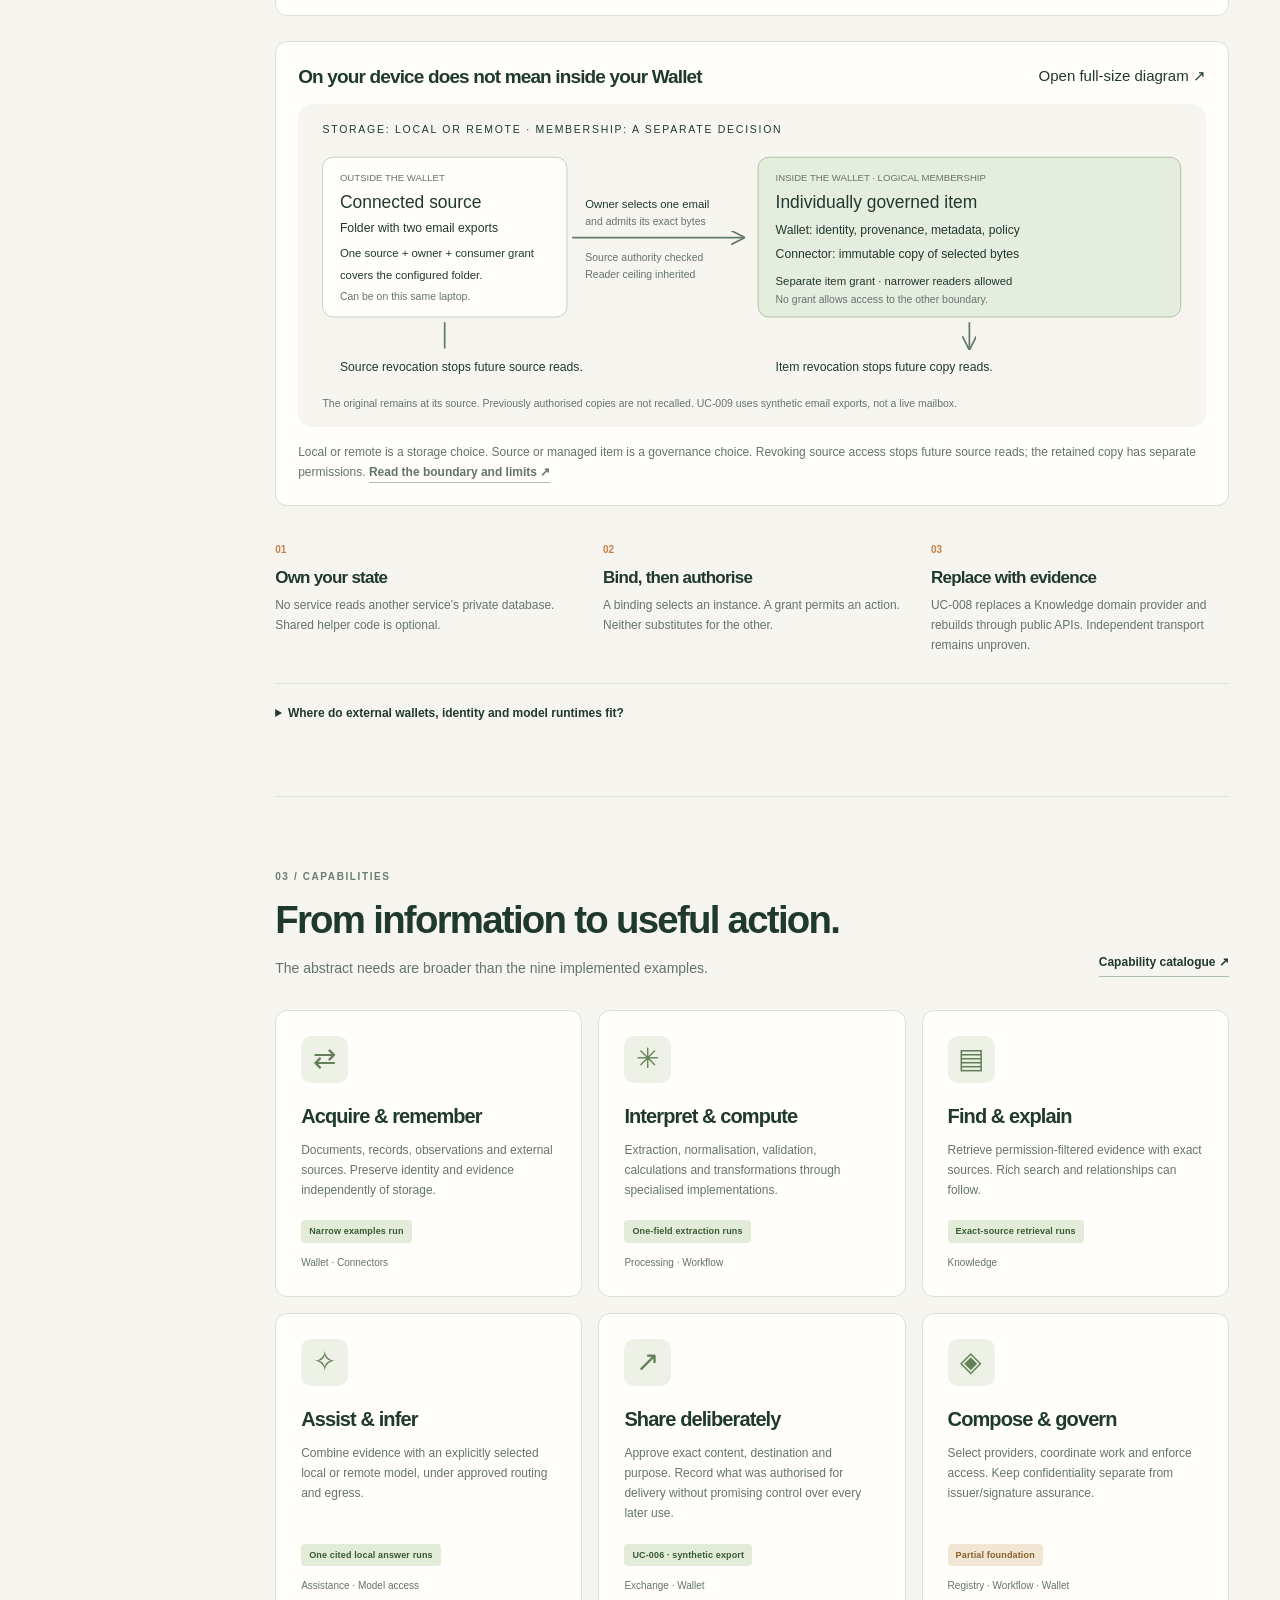
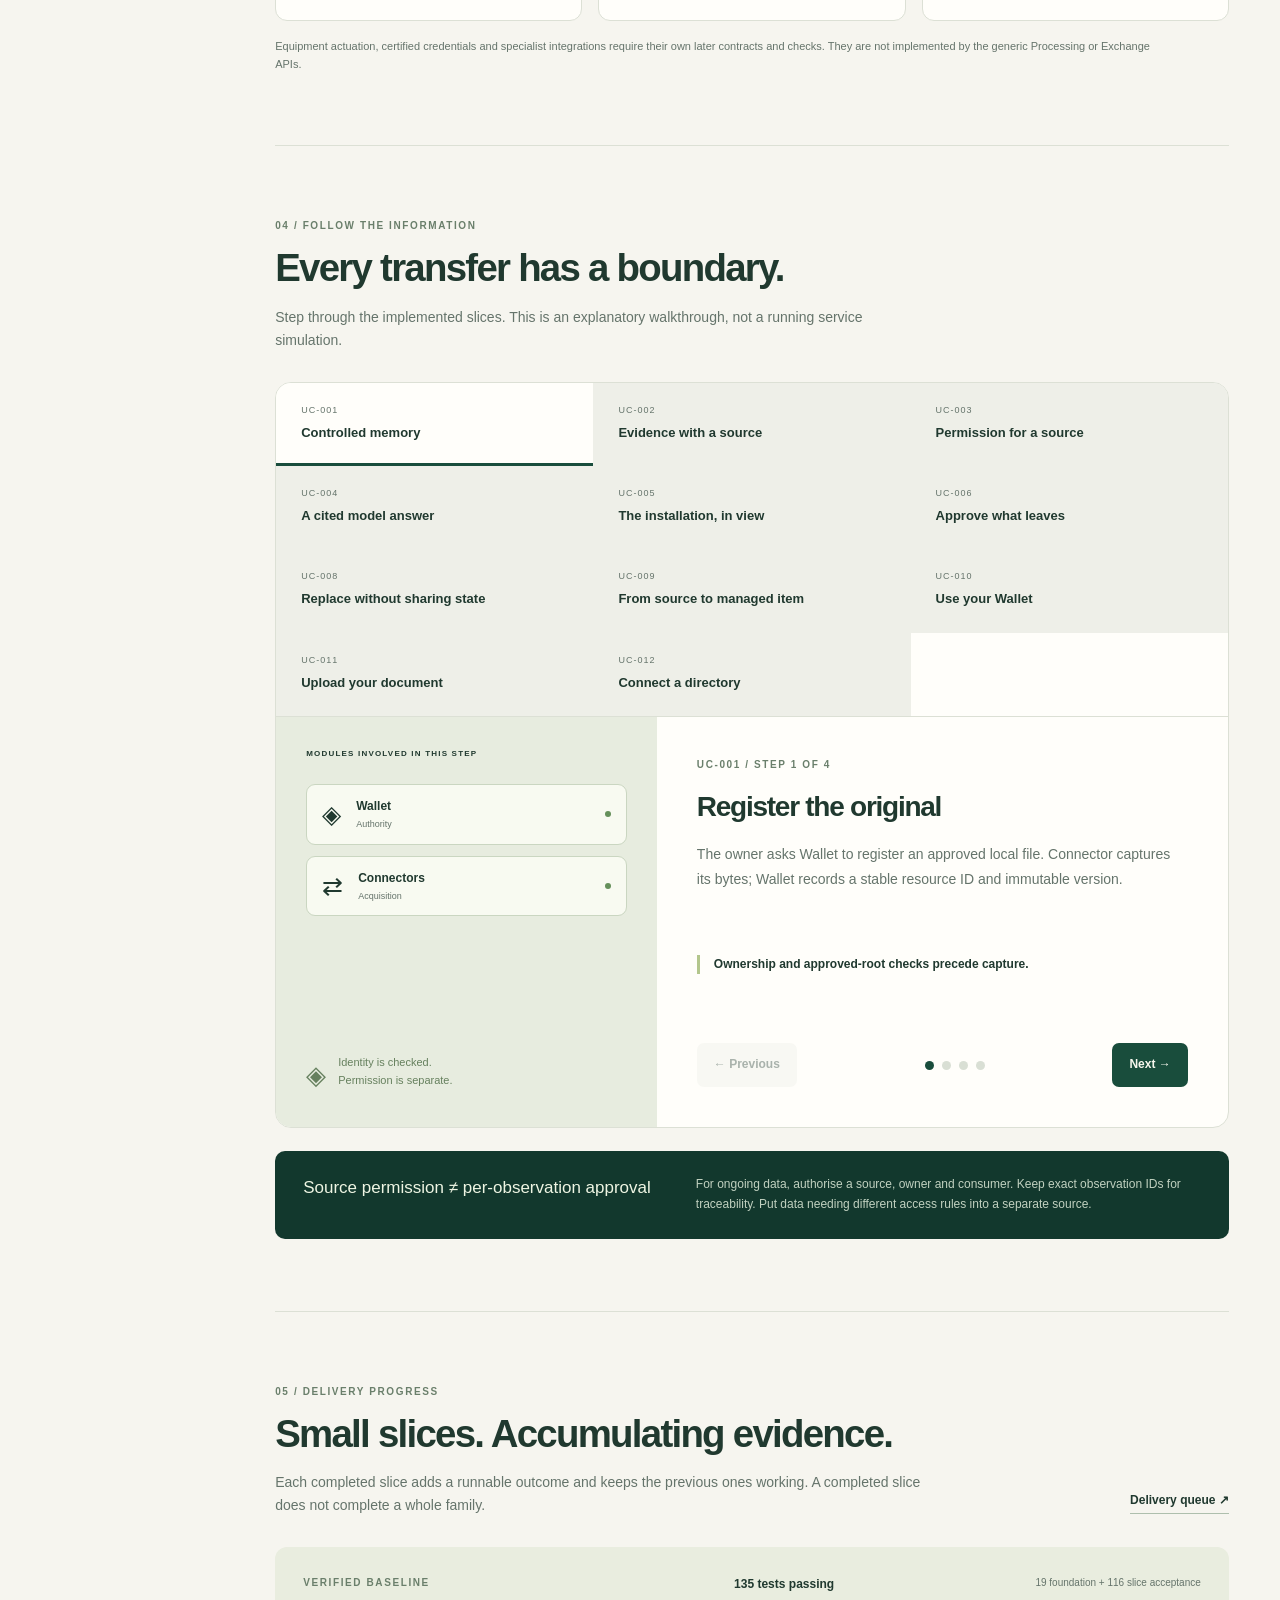
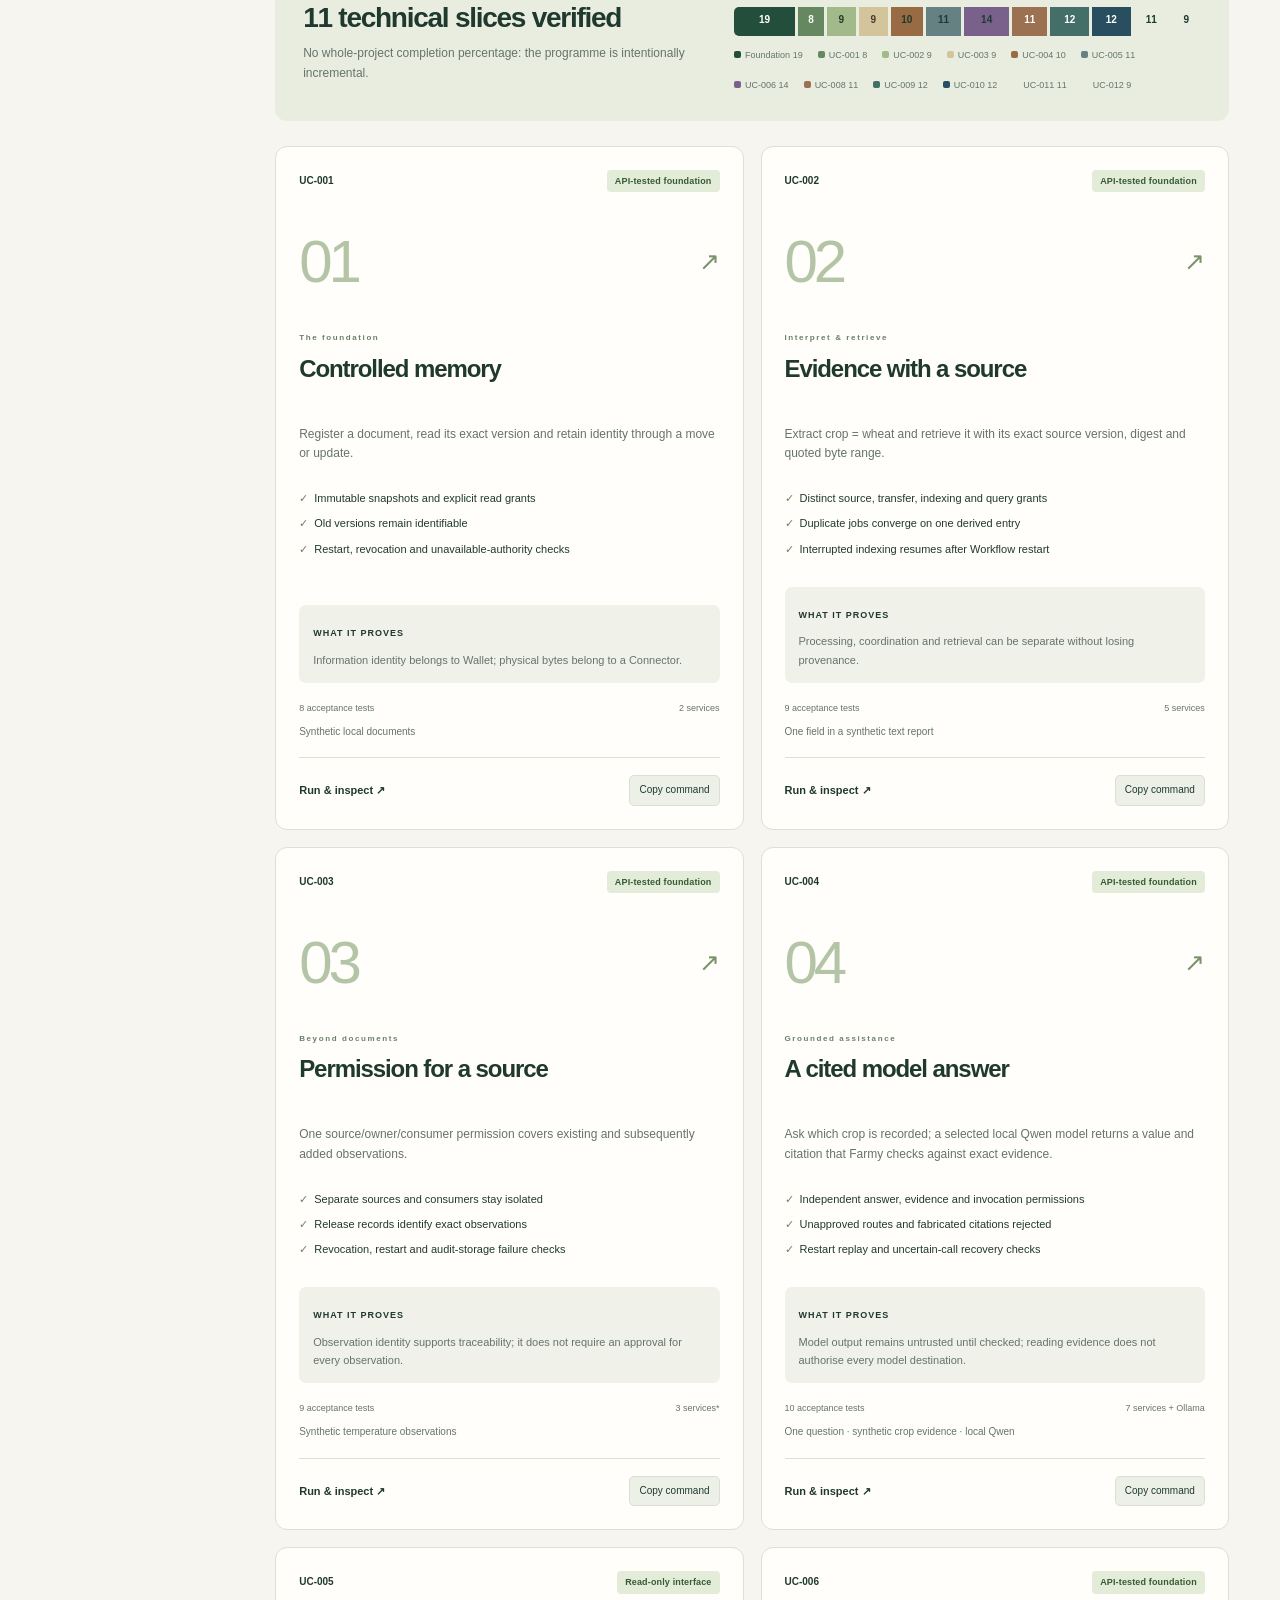
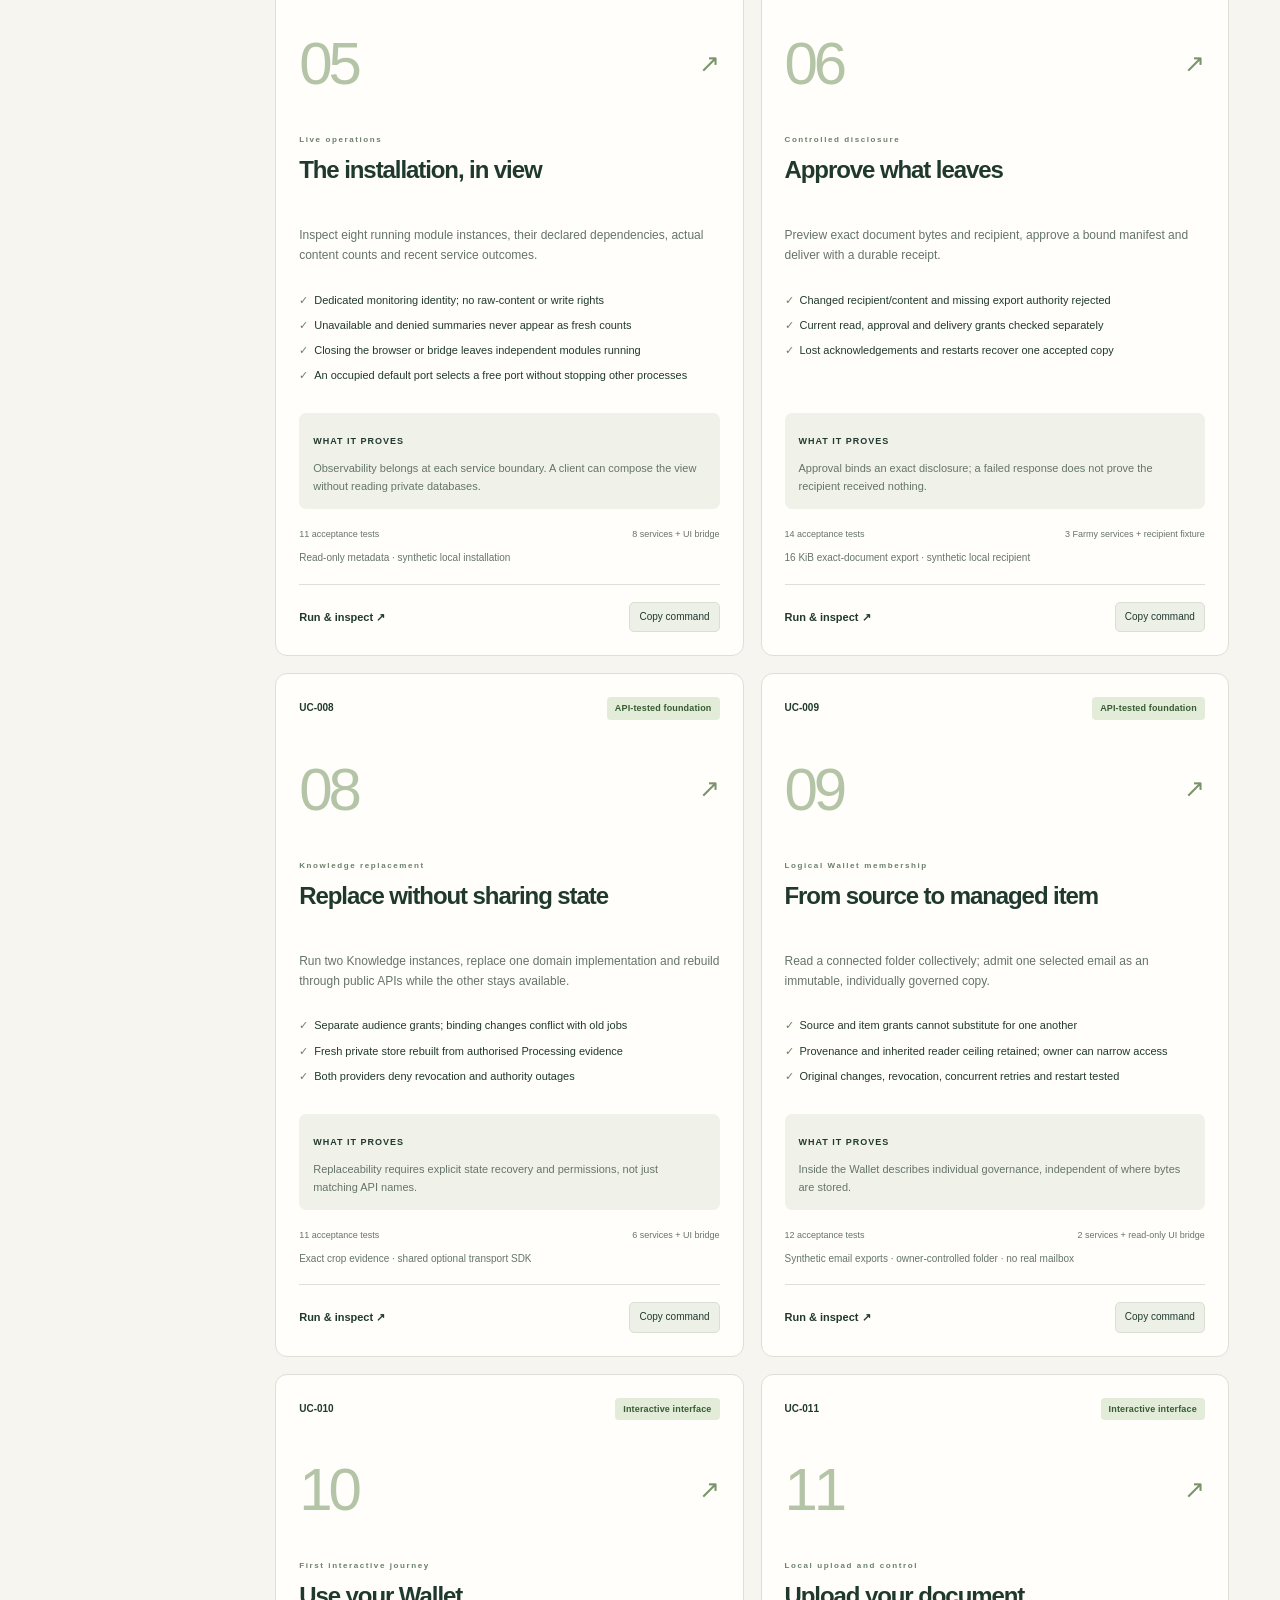
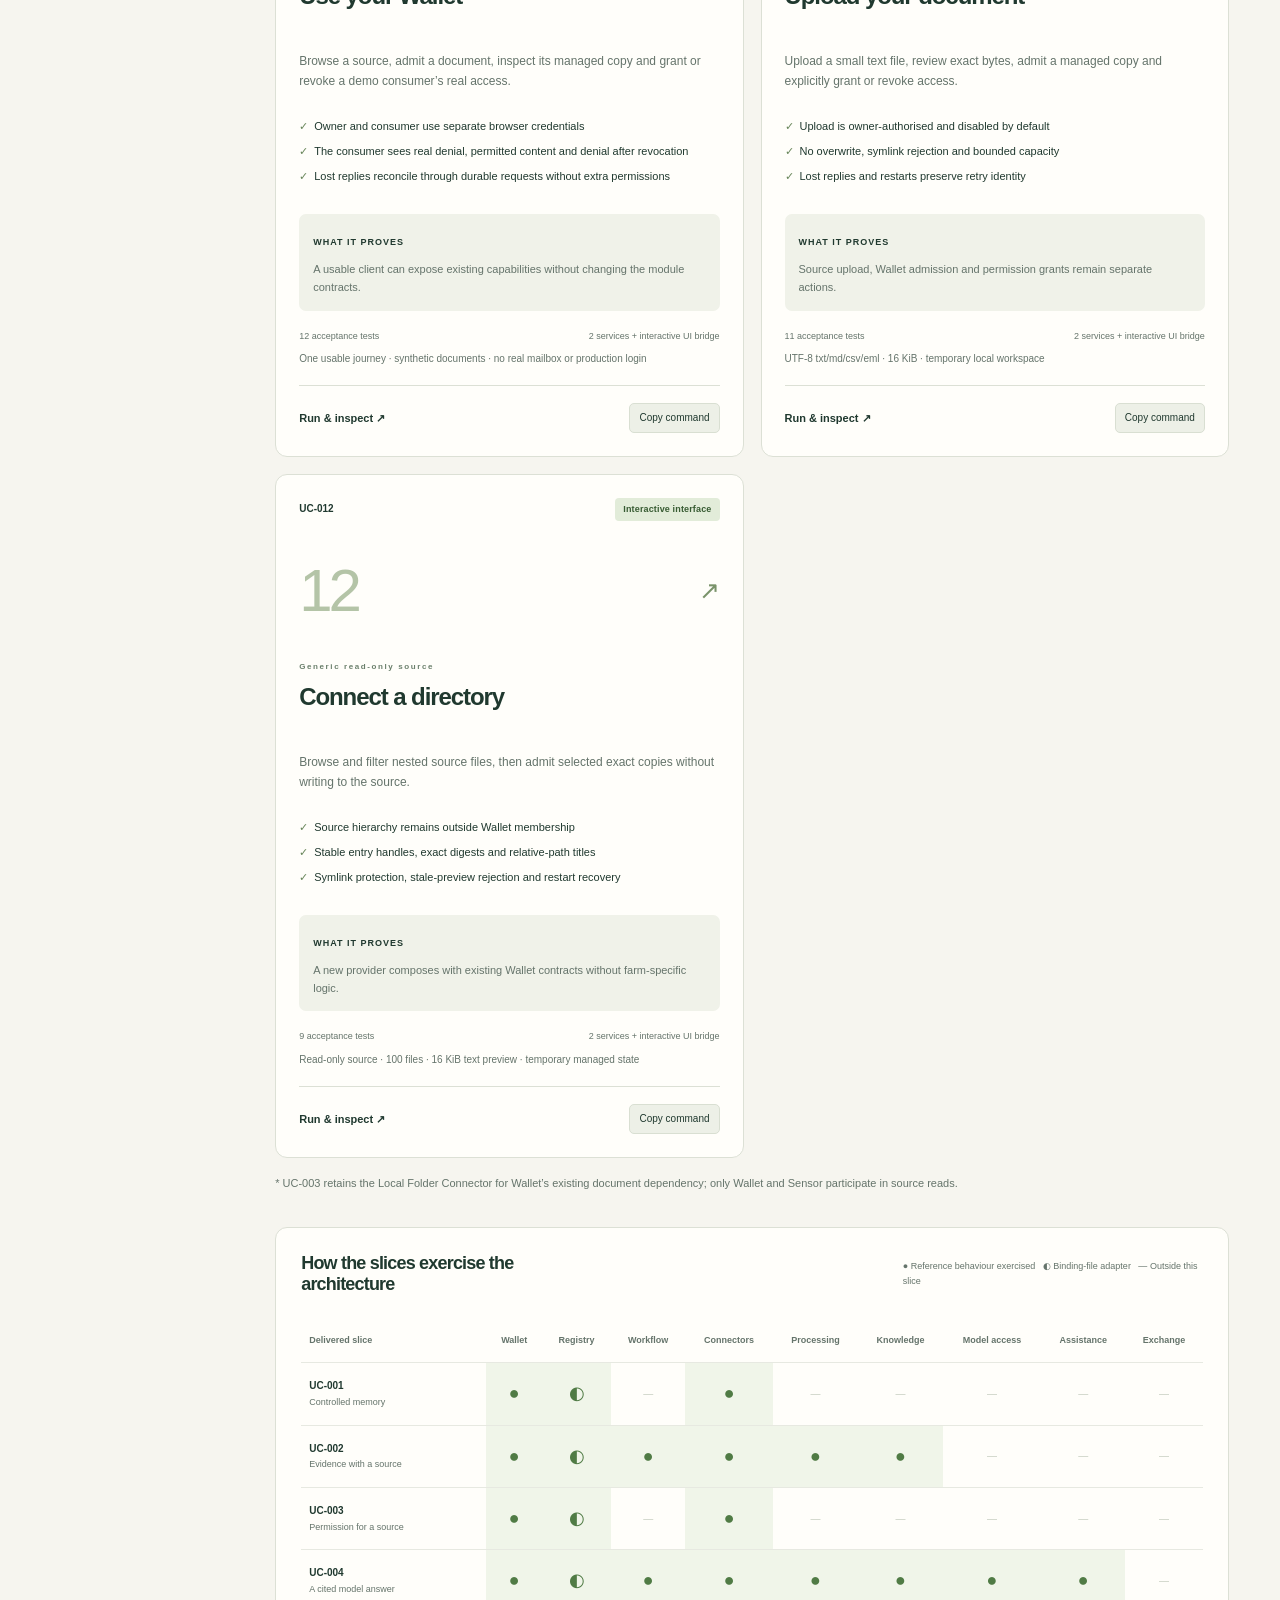
==== commit 1ad3da7d: "Align demos and documentation with four-view product navigation" ====
--- a/dashboard/index.html
+++ b/dashboard/index.html
@@ -51,7 +51,7 @@
     <div class="section-heading"><div><span class="eyebrow">A POSSIBLE FINISHED EXPERIENCE / INTERACTIVE MOCKUP</span><h2 id="phone-solution-title">One farm. Many modules. A simple phone view.</h2><p>Las Tres Encinas makes the intended experience tangible: ask a question, inspect its evidence, understand the farm and decide what may leave. This is a future solution illustrated with fictional data.</p></div><a class="text-link" href="mock/index.html" target="_blank" rel="noopener">Open the phone mockup ↗</a></div>
     <div class="phone-solution-layout"><div class="phone-solution-story">
       <h3>The farmer sees four places.</h3>
-      <dl><dt>Copilot</dt><dd>Assistance explains findings; Knowledge provides evidence, Processing interprets inputs and Model access controls the AI route. Workflow coordinates tasks.</dd><dt>Drive</dt><dd>Connectors reach folders and message exports as collective sources. Selected items can be admitted into the Wallet with individual metadata and permissions, regardless of storage location. Knowledge links permitted evidence to its source.</dd><dt>Hub</dt><dd>Connectors bring observations from equipment and services. Processing compares them. The hub is a deployment location, not a new module family.</dd><dt>Control</dt><dd>Wallet defines source and consumer rights; Exchange handles approved disclosure; Registry selects compatible instances behind the scenes.</dd></dl>
+      <dl><dt>Copilot</dt><dd>Conversations, analysis and dashboards compose Assistance, Knowledge, Processing, Model access and Workflow.</dd><dt>Wallet</dt><dd>Identity, proofs and authority. Policies and grants also appear beside Library items; both use the same authority.</dd><dt>Library</dt><dd>Browse, retain and inspect information without AI. Files, structured records and private information belong here; this is not a second Wallet store.</dd><dt>Connect</dt><dd>Sources, recipients and service providers. Connectors reach them; Registry selects compatible instances. Connection does not imply permission.</dd></dl>
       <p>Tap the <strong>ⓘ module tags</strong> inside the mockup to see each responsibility, its collaborators and what is implemented today. Turn the notes off to experience the farmer-facing interface.</p>
       <div class="notice"><span>ILLUSTRATION ≠ IMPLEMENTATION</span><p>All model calls, sensors, permissions, messages, signatures and device actions here are simulated. No real services are contacted. The mockup adds no completed slice or acceptance-test claim.</p></div>
       <p><a class="button primary" href="https://farmy-las-tres-encinas.cgrbxl.chatgpt.site" target="_blank" rel="noopener noreferrer">Open public phone preview ↗</a></p><a class="text-link" href="../docs/mock/README.md">Read the mapping and design observations ↗</a>
